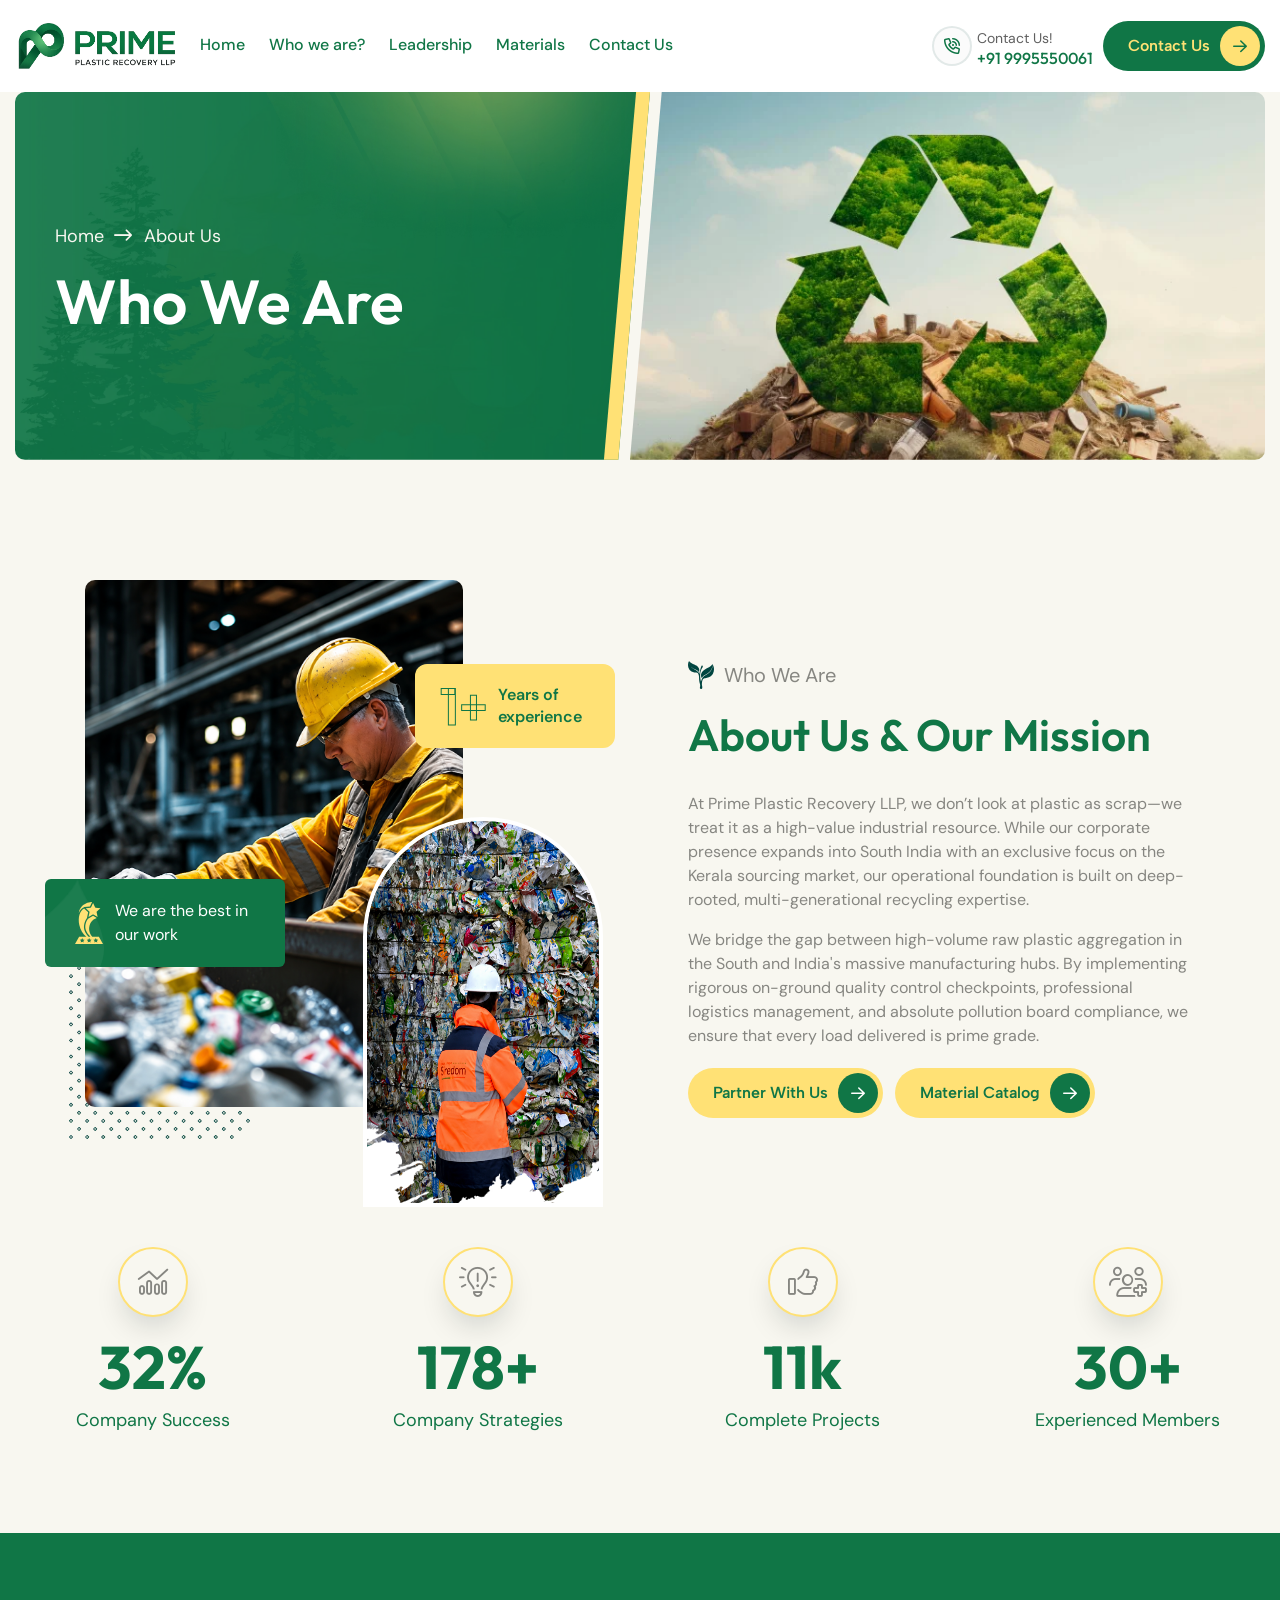
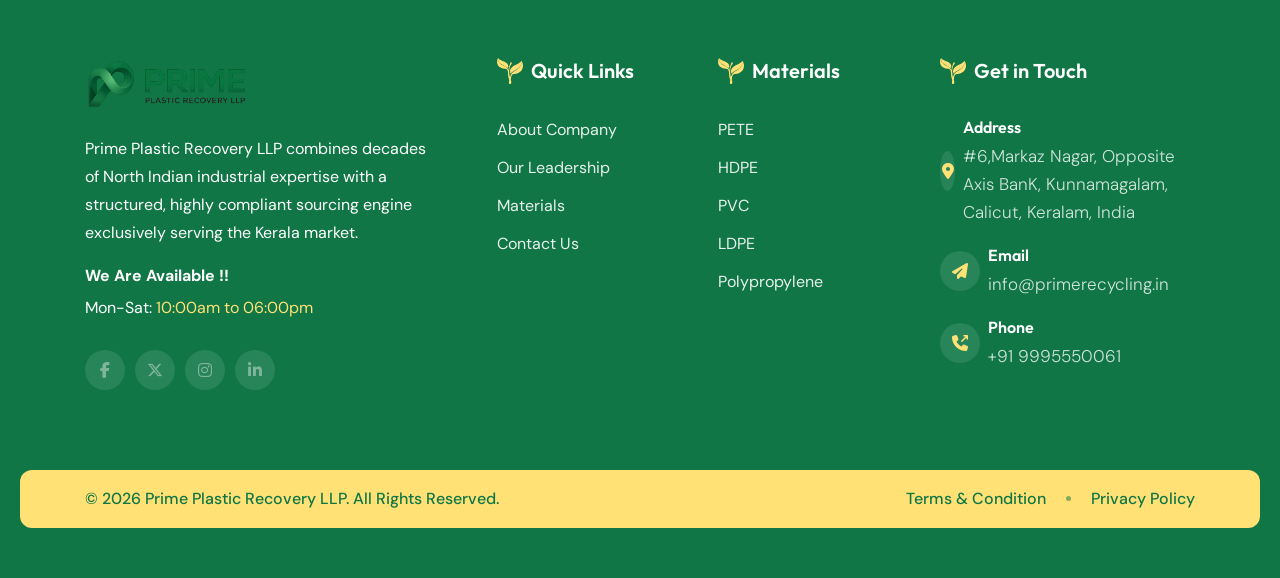
==== about.html @ 5f4ef7d2 "first commit" ====
<!DOCTYPE html>
<html lang="en">

<head>
	<!-- Required meta tags -->
	<meta charset="utf-8"/>
	<meta name="viewport" content="width=device-width, initial-scale=1, shrink-to-fit=no"/>

	<title>Prime Plastic Recovery LLP</title>

	<!-- Favicon -->
	<link rel="shortcut icon" type="image/x-icon" href="assets/img/logo/fev.png"/>

	<!-- Google fonts -->
	<link rel="preconnect" href="https://fonts.googleapis.com/"/>
	<link rel="preconnect" href="https://fonts.gstatic.com/" crossorigin/>
	<link href="https://fonts.googleapis.com/css2?family=Albert+Sans:ital,wght@0,100..900;1,100..900&amp;family=DM+Sans:ital,opsz,wght@0,9..40,100..1000;1,9..40,100..1000&amp;family=Outfit:wght@100..900&amp;display=swap" rel="stylesheet"/>

	<!-- Vendors Css -->
	<link rel="stylesheet" href="assets/vendor/animate/animate.min.css"/>
	<link rel="stylesheet" href="assets/vendor/fontawesome-pro/fontawesome.min.css"/>
	<link rel="stylesheet" href="assets/vendor/bootstrap/bootstrap.min.css"/>
	<link rel="stylesheet" href="assets/vendor/swiper/swiper-bundle.min.css"/>
	<link rel="stylesheet" href="assets/vendor/aos/aos.css"/>
	<link rel="stylesheet" href="assets/vendor/fancybox/fancybox.css"/>

	<!-- Main CSS -->
	<link rel="stylesheet" href="assets/css/spacing.css"/>
	<link rel="stylesheet" href="assets/css/main.css"/>
</head>


<!-- header-section start -->
<header class="header-section-3">
	<div class="header-bottom">
		<div class="container-fluid">
			<div class="row">
				<div class="col-xl-12">
					<div class="header-bottom-layout">
						<div class="header-left">
							<div class="logo-wrap">
								<a href='index.html'>
									<img src="assets/img/logo/logo.png" alt="logo"/>
								</a>
							</div>
							<nav class="main-menu d-none d-xl-block">
								<ul>
									<li><a href='index.html'>Home</a></li>
									<li><a href='about.html'>Who we are?</a></li>
									<li><a href='services.html'>Leadership</a></li>
									<li><a href='services.html'>Materials</a></li>
									<li><a href='contact.html'>Contact Us</a></li>
								</ul>
							</nav>
						</div>
						<div class="header-right">
							<div class="header-info d-none d-xl-flex">
								<div class="header-info-icon">
									<i class="fa-regular fa-phone-volume"></i>
								</div>
								<div class="header-info-content">
									<span>Contact Us!</span>
									<p><a href="tel:+919995550061">+91 9995550061</a></p>
								</div>
							</div>
							<div class="header-btn-wrap d-none d-xl-flex">
								<a class='e-primary-btn has-icon' href='contact.html'>
									Contact Us
									<span class="icon-wrap">
										<span class="icon"><i class="fa-regular fa-arrow-right"></i><i class="fa-regular fa-arrow-right"></i></span>
									</span>
								</a>
							</div>
							
							<div class="header-bar open-mobile-menu d-xl-none" data-toggle="menubar">
								<div class="bar bar-1"></div>
								<div class="bar bar-2"></div>
								<div class="bar bar-3"></div>
							</div>
						</div>
					</div>
				</div>
			</div>
		</div>
	</div>
</header>
<!-- header-section end -->

<!-- off-canvas-sidebar start -->
<div class="off-canvas-sidebar">
	<div class="off-canvas-sidebar-body">
		<div class="off-canvas-sidebar-close" data-close="sidebar">
			<i class="fa-regular fa-xmark"></i>
		</div>
		<div class="off-canvas-logo m-b-20">
			<a href='index.html'>
				<img src="assets/img/logo/logo.svg" alt="logo"/>
			</a>
		</div>
		<div class="off-canvas-text m-b-30">
			<p>
				Prime Plastic Recovery LLP
combines decades of North Indian industrial expertise with a structured, highly compliant sourcing engine exclusively serving the Kerala market.
			</p>
		</div>
		<div class="off-canvas-thumb m-b-40">
			<img src="assets/img/thumbs/thumb-3.webp" alt="thumb"/>
		</div>
		<div class="off-canvas-contact m-b-40">
			<a href="#" class="off-canvas-contact-item">
				<div class="icon">
					<i class="fa-solid fa-location-dot"></i>
				</div>
				<div class="text">
					<h6>Address</h6>
					<p>#6,Markaz Nagar, Opposite Axis BanK, Kunnamagalam, Calicut, Keralam, India</p>
				</div>
			</a>
			<a href="mailto:support@example.com" class="off-canvas-contact-item">
				<div class="icon">
					<i class="fa-solid fa-paper-plane"></i>
				</div>
				<div class="text">
					<h6>Email</h6>
					<p>info@primerecycling.in</p>
				</div>
			</a>
			<a href="tel:+70264566579" class="off-canvas-contact-item">
				<div class="icon">
					<i class="fa-solid fa-phone-arrow-up-right"></i>
				</div>
				<div class="text">
					<h6>Phone</h6>
					<p>+91 9995550061</p>
				</div>
			</a>
		</div>
		<div class="off-canvas-social-links">
			<a href="https://facebook.com/">
				<i class="fab fa-facebook-f"></i>
			</a>
			<a href="https://twitter.com/">
				<i class="fab fa-x-twitter"></i>
			</a>
			<a href="https://www.instagram.com/">
				<i class="fab fa-instagram"></i>
			</a>
			<a href="https://linkedin.com/">
				<i class="fab fa-linkedin-in"></i>
			</a>
		</div>
	</div>
	<div class="off-canvas-sidebar-overlay" data-close="sidebar"></div>
</div>
<!-- off-canvas-sidebar end -->

<!-- off-canvas-menubar start -->
<div class="off-canvas-menubar">
	<div class="off-canvas-menubar-body">
		<div class="off-canvas-head">
			<div class="off-canvas-logo">
				<a href='index.html'>
					<img src="assets/img/logo/logo.svg" alt="logo"/>
				</a>
			</div>
			<div class="off-canvas-menubar-close" data-close="menubar">
				<i class="fa-regular fa-xmark"></i>
			</div>
		</div>
		<div class="off-canvas-menu">
			<ul>
				<li><a href='index.html'>Home</a></li>
				<li><a href='about.html'>Who we are?</a></li>
				<li><a href='services.html'>Leadership</a></li>
				<li><a href='services.html'>Materials</a></li>
				<li><a href='contact.html'>Contact Us</a></li>
			</ul>
		</div>
	</div>
	<div class="off-canvas-menubar-overlay" data-close="menubar"></div>
</div>
<!-- off-canvas-menubar end -->

<main>
	<div style="background-color: #f8f7f0">
		<!-- breadcrumb-section start -->
		<section class="breadcrumb-section">
			<div class="container-fluid">
				<div class="row g-0">
					<div class="col-xl-6 col-lg-6">
						<div class="breadcrumb-content" style="
                    background-image: url(assets/img/bg/breadcrumb-bg.webp);
                  ">
							<div class="breadcrumb-nav" data-aos="fade-up" data-aos-duration="1000" data-aos-delay="200">
								<ul>
									<li><a href='index.html'>Home</a></li>
									<li><a href="#">About Us</a></li>
								</ul>
							</div>
							<div class="breadcrumb-title" data-aos="fade-up" data-aos-duration="1000" data-aos-delay="400">
								<h2>Who We Are</h2>
							</div>
							<div class="shape-1">
								<img src="assets/img/shapes/shape-1.webp" alt="shape"/>
							</div>
						</div>
					</div>
					<div class="col-xl-6 col-lg-6 d-none d-lg-block">
						<div class="breadcrumb-thumb">
							<img src="assets/img/thumbs/thumb-90.webp" alt="thumb"/>
						</div>
					</div>
				</div>
			</div>
		</section>
		<!-- breadcrumb-section end -->

		<!-- why-us-section start -->
		<!-- about-us-section start -->
	<section class="about-us-section m-t-120 m-t-md-100 m-t-xs-80">
		<div class="container">
			<div class="row align-items-center">
				<div class="col-xl-6">
					<div class="shape-wrapped-thumb-1" data-aos="fade-up" data-aos-duration="1000" data-aos-delay="200">
						<img src="assets/img/thumbs/abt-2.png" alt="thumb"/>
						<div class="experience-shape-2">
							<h3>
								<span class="purecounter" data-purecounter-duration="2" data-purecounter-end="2">0</span>+
							</h3>
							<p>Years of experience</p>
						</div>
						<div class="award-shape" style="background-image: url(assets/img/shapes/shape-18.webp)">
							<img src="assets/img/icons/icon-6.svg" alt="icon"/>
							<p>We are the best in our work</p>
						</div>
						<div class="box-shape">
							<img src="assets/img/shapes/shape-14.webp" alt="box-shape"/>
						</div>
						<div class="positioned-shape">
							<div class="shape-wrapped-thumb-2">
								<div class="video-thumb">
									<img src="assets/img/thumbs/abt-1.png" style="height: 390px !important; ;" alt="thumb"/>
								</div>
								<div class="vector-shape">
									<img src="assets/img/shapes/shape-19.webp" alt="vector-shape"/>
								</div>
							</div>
						</div>
					</div>
				</div>
				<div class="col-xl-6 ps-5 mb-5">
					<div class="why-us-content" data-aos="fade-up" data-aos-delay="400" data-aos-duration="1000">
						<div class="common-subtitle">
							<img alt="icon-2" src="assets/img/icons/icon-2.svg"> <span>Who We Are</span>
						</div>
						<div class="common-title text-start">
							<h2>About Us & Our Mission</h2>
						</div>
						<div class="text">
							<p>At Prime Plastic Recovery LLP, we don’t look at plastic as scrap—we treat it as a high-value industrial resource. While our corporate presence expands into South India with an exclusive focus on the Kerala sourcing market, our operational foundation is built on deep-rooted, multi-generational recycling expertise.</p>
							<p>We bridge the gap between high-volume raw plastic aggregation in the South and India's massive manufacturing hubs. By implementing rigorous on-ground quality control checkpoints, professional logistics management, and absolute pollution board compliance, we ensure that every load delivered is prime grade.</p>
						</div>
						
						<div class="annual-donation-wrap">
							<div class="blog-btn">
								<a class='e-primary-btn has-icon' href='.'>Partner With Us <span class="icon-wrap"><span class="icon"><i class="fa-regular fa-arrow-right"></i> <i class="fa-regular fa-arrow-right"></i></span></span></a> &nbsp;
								<a class='e-primary-btn has-icon' href='.'>Material Catalog <span class="icon-wrap"><span class="icon"><i class="fa-regular fa-arrow-right"></i> <i class="fa-regular fa-arrow-right"></i></span></span></a>
							</div>
							
						</div>
					</div>
				</div>
			</div>
		</div>
	</section>
	<!-- about-us-section end -->
				<!-- company-achievements start -->
				<div class="company-achievements p-b-100 p-b-xs-80" data-aos="fade-up" data-aos-duration="1000" data-aos-delay="200">
					<div class="achievement achievement-2">
						<i class="fa-light fa-chart-mixed"></i>
						<h2>
                            <span class="purecounter" data-purecounter-duration="2" data-purecounter-end="98">0</span>%
						</h2>
						<p>Company Success</p>
					</div>
					<div class="achievement achievement-2">
						<i class="fa-light fa-lightbulb-exclamation-on"></i>
						<h2>
                            <span class="purecounter" data-purecounter-duration="2" data-purecounter-end="565">0</span>+
						</h2>
						<p>Company Strategies</p>
					</div>
					<div class="achievement achievement-2">
						<i class="fa-light fa-thumbs-up"></i>
						<h2>
                            <span class="purecounter" data-purecounter-duration="2" data-purecounter-end="36">0</span>k
						</h2>
						<p>Complete Projects</p>
					</div>
					<div class="achievement achievement-2">
						<i class="fa-light fa-users-medical"></i>
						<h2>
                            <span class="purecounter" data-purecounter-duration="2" data-purecounter-end="100">0</span>+
						</h2>
						<p>Experienced Members</p>
					</div>
				</div>
				<!-- company-achievements end -->
			</div>
		</section>
		<!-- why-us-section end -->
	</div>


</main>


<!-- footer-section start -->
<footer class="footer-section footer-section-2 p-t-125 p-t-md-100 p-t-xs-80 p-b-50">
	<div class="container">
		<div class="row justify-content-between row-gap-md-5 row-gap-4 p-b-80">
			<div class="col-xl-4 col-lg-8 col-md-7">
				<div class="footer-widget">
					<div class="about-widget">
						<div class="footer-logo">
							<a href='index.html'>
								<img src="assets/img/logo/logo.png" alt="logo"/>
							</a>
						</div>
						<div class="text">
							<p>
								Prime Plastic Recovery LLP
								combines decades of North Indian industrial expertise with a structured, highly compliant sourcing engine exclusively serving the Kerala market.
							</p>
						</div>
						<div class="info">
							<p><b>We Are Available !!</b></p>
							<p>Mon-Sat: <span>10:00am to 06:00pm</span></p>
						</div>
						<div class="social-links">
							<a href="https://facebook.com/">
								<i class="fab fa-facebook-f"></i>
							</a>
							<a href="https://twitter.com/">
								<i class="fab fa-x-twitter"></i>
							</a>
							<a href="https://www.instagram.com/">
								<i class="fab fa-instagram"></i>
							</a>
							<a href="https://linkedin.com/">
								<i class="fab fa-linkedin-in"></i>
							</a>
						</div>
					</div>
				</div>
			</div>
			<div class="col-xl-2 col-lg-4 col-md-5">
				<div class="footer-widget">
					<h3 class="w-title">
						<span><img src="assets/img/icons/icon-1.svg" alt="icon"/></span>
						Quick Links
					</h3>
					<ul>
						<li><a href=''>About Company</a></li>
						<li><a href=''>Our Leadership</a></li>
						<li><a href=''>Materials</a></li>
						<li><a href=''>Contact Us</a></li>
					</ul>
				</div>
			</div>
			<div class="col-xl-2 col-lg-4 col-md-5">
				<div class="footer-widget">
					<h3 class="w-title">
						<span><img src="assets/img/icons/icon-1.svg" alt="icon"/></span>
						Materials
					</h3>
					<ul>
						<li><a href=''>PETE</a></li>
						<li><a href=''>HDPE</a></li>
						<li><a href=''>PVC</a></li>
						<li><a href=''>LDPE</a></li>
						<li><a href=''>Polypropylene</a></li>
					</ul>
				</div>
			</div>
			<div class="col-xl-3 col-lg-4 col-md-5">
				<div class="footer-widget">
					<h3 class="w-title">
						<span><img src="assets/img/icons/icon-1.svg" alt="icon"/></span>
						Get in Touch
					</h3>
					<div class="get-in-touch">
						<a href="#" class="footer-address">
							<div class="icon">
								<i class="fa-solid fa-location-dot"></i>
							</div>
							<div class="text">
								<h6>Address</h6>
								<p>#6,Markaz Nagar, Opposite Axis BanK, Kunnamagalam, Calicut, Keralam, India</p>
							</div>
						</a>
						<a href="mailto:support@example.com" class="email">
							<div class="icon">
								<i class="fa-solid fa-paper-plane"></i>
							</div>
							<div class="text">
								<h6>Email</h6>
								<p>info@primerecycling.in</p>
							</div>
						</a>
						<a href="tel:+70264566579" class="phone">
							<div class="icon">
								<i class="fa-solid fa-phone-arrow-up-right"></i>
							</div>
							<div class="text">
								<h6>Phone</h6>
								<p>+91 9995550061</p>
							</div>
						</a>
					</div>
				</div>
			</div>
		</div>
	</div>
	<div class="footer-bottom">
		<div class="row">
			<div class="col-xl-12">
				<div class="container">
					<div class="footer-bottom-layout">
						<div class="footer-copyright">
							© 2026 Prime Plastic Recovery LLP. All Rights Reserved.
						</div>
						<div class="footer-bottom-menu">
							<ul>
								<li><a href='contact.html'>Terms & Condition</a></li>
								<li><a href='contact.html'>Privacy Policy</a></li>
							</ul>
						</div>
					</div>
				</div>
			</div>
		</div>
	</div>
</footer>
<!-- footer-section end -->

<!-- Vendors Js -->
<script src="assets/vendor/jquery/jquery.min.js"></script>
<script src="assets/vendor/popper/popper.min.js"></script>
<script src="assets/vendor/bootstrap/bootstrap.min.js"></script>
<script src="assets/vendor/swiper/swiper-bundle.min.js"></script>
<script src="assets/vendor/aos/aos.js"></script>
<script src="assets/vendor/fancybox/fancybox.umd.js"></script>
<script src="assets/vendor/counter/purecounter.js"></script>

<!-- Main Js -->
<script src="assets/js/script.js"></script>
</body>

<!-- Mirrored from econest-html.netlify.app/econest/about by HTTrack Website Copier/3.x [XR&CO'2014], Sat, 18 Jul 2026 17:31:31 GMT -->
</html>
---- assets/css/spacing.css ----
.m-t-0{margin-top:0px}.m-b-0{margin-bottom:0px}.m-l-0{margin-left:0px}.m-r-0{margin-right:0px}.m-t-5{margin-top:5px}.m-b-5{margin-bottom:5px}.m-l-5{margin-left:5px}.m-r-5{margin-right:5px}.m-t-10{margin-top:10px}.m-b-10{margin-bottom:10px}.m-l-10{margin-left:10px}.m-r-10{margin-right:10px}.m-t-15{margin-top:15px}.m-b-15{margin-bottom:15px}.m-l-15{margin-left:15px}.m-r-15{margin-right:15px}.m-t-20{margin-top:20px}.m-b-20{margin-bottom:20px}.m-l-20{margin-left:20px}.m-r-20{margin-right:20px}.m-t-25{margin-top:25px}.m-b-25{margin-bottom:25px}.m-l-25{margin-left:25px}.m-r-25{margin-right:25px}.m-t-30{margin-top:30px}.m-b-30{margin-bottom:30px}.m-l-30{margin-left:30px}.m-r-30{margin-right:30px}.m-t-35{margin-top:35px}.m-b-35{margin-bottom:35px}.m-l-35{margin-left:35px}.m-r-35{margin-right:35px}.m-t-40{margin-top:40px}.m-b-40{margin-bottom:40px}.m-l-40{margin-left:40px}.m-r-40{margin-right:40px}.m-t-45{margin-top:45px}.m-b-45{margin-bottom:45px}.m-l-45{margin-left:45px}.m-r-45{margin-right:45px}.m-t-50{margin-top:50px}.m-b-50{margin-bottom:50px}.m-l-50{margin-left:50px}.m-r-50{margin-right:50px}.m-t-55{margin-top:55px}.m-b-55{margin-bottom:55px}.m-l-55{margin-left:55px}.m-r-55{margin-right:55px}.m-t-60{margin-top:60px}.m-b-60{margin-bottom:60px}.m-l-60{margin-left:60px}.m-r-60{margin-right:60px}.m-t-65{margin-top:65px}.m-b-65{margin-bottom:65px}.m-l-65{margin-left:65px}.m-r-65{margin-right:65px}.m-t-70{margin-top:70px}.m-b-70{margin-bottom:70px}.m-l-70{margin-left:70px}.m-r-70{margin-right:70px}.m-t-75{margin-top:75px}.m-b-75{margin-bottom:75px}.m-l-75{margin-left:75px}.m-r-75{margin-right:75px}.m-t-80{margin-top:80px}.m-b-80{margin-bottom:80px}.m-l-80{margin-left:80px}.m-r-80{margin-right:80px}.m-t-85{margin-top:85px}.m-b-85{margin-bottom:85px}.m-l-85{margin-left:85px}.m-r-85{margin-right:85px}.m-t-90{margin-top:90px}.m-b-90{margin-bottom:90px}.m-l-90{margin-left:90px}.m-r-90{margin-right:90px}.m-t-95{margin-top:95px}.m-b-95{margin-bottom:95px}.m-l-95{margin-left:95px}.m-r-95{margin-right:95px}.m-t-100{margin-top:100px}.m-b-100{margin-bottom:100px}.m-l-100{margin-left:100px}.m-r-100{margin-right:100px}.m-t-105{margin-top:105px}.m-b-105{margin-bottom:105px}.m-l-105{margin-left:105px}.m-r-105{margin-right:105px}.m-t-110{margin-top:110px}.m-b-110{margin-bottom:110px}.m-l-110{margin-left:110px}.m-r-110{margin-right:110px}.m-t-115{margin-top:115px}.m-b-115{margin-bottom:115px}.m-l-115{margin-left:115px}.m-r-115{margin-right:115px}.m-t-120{margin-top:120px}.m-b-120{margin-bottom:120px}.m-l-120{margin-left:120px}.m-r-120{margin-right:120px}.m-t-125{margin-top:125px}.m-b-125{margin-bottom:125px}.m-l-125{margin-left:125px}.m-r-125{margin-right:125px}.m-t-130{margin-top:130px}.m-b-130{margin-bottom:130px}.m-l-130{margin-left:130px}.m-r-130{margin-right:130px}.m-t-135{margin-top:135px}.m-b-135{margin-bottom:135px}.m-l-135{margin-left:135px}.m-r-135{margin-right:135px}.m-t-140{margin-top:140px}.m-b-140{margin-bottom:140px}.m-l-140{margin-left:140px}.m-r-140{margin-right:140px}.m-t-145{margin-top:145px}.m-b-145{margin-bottom:145px}.m-l-145{margin-left:145px}.m-r-145{margin-right:145px}.m-t-150{margin-top:150px}.m-b-150{margin-bottom:150px}.m-l-150{margin-left:150px}.m-r-150{margin-right:150px}.m-t-155{margin-top:155px}.m-b-155{margin-bottom:155px}.m-l-155{margin-left:155px}.m-r-155{margin-right:155px}.m-t-160{margin-top:160px}.m-b-160{margin-bottom:160px}.m-l-160{margin-left:160px}.m-r-160{margin-right:160px}.m-t-165{margin-top:165px}.m-b-165{margin-bottom:165px}.m-l-165{margin-left:165px}.m-r-165{margin-right:165px}.m-t-170{margin-top:170px}.m-b-170{margin-bottom:170px}.m-l-170{margin-left:170px}.m-r-170{margin-right:170px}.m-t-175{margin-top:175px}.m-b-175{margin-bottom:175px}.m-l-175{margin-left:175px}.m-r-175{margin-right:175px}.m-t-180{margin-top:180px}.m-b-180{margin-bottom:180px}.m-l-180{margin-left:180px}.m-r-180{margin-right:180px}.m-t-185{margin-top:185px}.m-b-185{margin-bottom:185px}.m-l-185{margin-left:185px}.m-r-185{margin-right:185px}.m-t-190{margin-top:190px}.m-b-190{margin-bottom:190px}.m-l-190{margin-left:190px}.m-r-190{margin-right:190px}.m-t-195{margin-top:195px}.m-b-195{margin-bottom:195px}.m-l-195{margin-left:195px}.m-r-195{margin-right:195px}.m-t-200{margin-top:200px}.m-b-200{margin-bottom:200px}.m-l-200{margin-left:200px}.m-r-200{margin-right:200px}.m-t-205{margin-top:205px}.m-b-205{margin-bottom:205px}.m-l-205{margin-left:205px}.m-r-205{margin-right:205px}.m-t-210{margin-top:210px}.m-b-210{margin-bottom:210px}.m-l-210{margin-left:210px}.m-r-210{margin-right:210px}.m-t-215{margin-top:215px}.m-b-215{margin-bottom:215px}.m-l-215{margin-left:215px}.m-r-215{margin-right:215px}.m-t-220{margin-top:220px}.m-b-220{margin-bottom:220px}.m-l-220{margin-left:220px}.m-r-220{margin-right:220px}.m-t-225{margin-top:225px}.m-b-225{margin-bottom:225px}.m-l-225{margin-left:225px}.m-r-225{margin-right:225px}.m-t-230{margin-top:230px}.m-b-230{margin-bottom:230px}.m-l-230{margin-left:230px}.m-r-230{margin-right:230px}.m-t-235{margin-top:235px}.m-b-235{margin-bottom:235px}.m-l-235{margin-left:235px}.m-r-235{margin-right:235px}.m-t-240{margin-top:240px}.m-b-240{margin-bottom:240px}.m-l-240{margin-left:240px}.m-r-240{margin-right:240px}.m-t-245{margin-top:245px}.m-b-245{margin-bottom:245px}.m-l-245{margin-left:245px}.m-r-245{margin-right:245px}.m-t-250{margin-top:250px}.m-b-250{margin-bottom:250px}.m-l-250{margin-left:250px}.m-r-250{margin-right:250px}.m-t-255{margin-top:255px}.m-b-255{margin-bottom:255px}.m-l-255{margin-left:255px}.m-r-255{margin-right:255px}.m-t-260{margin-top:260px}.m-b-260{margin-bottom:260px}.m-l-260{margin-left:260px}.m-r-260{margin-right:260px}.m-t-265{margin-top:265px}.m-b-265{margin-bottom:265px}.m-l-265{margin-left:265px}.m-r-265{margin-right:265px}.m-t-270{margin-top:270px}.m-b-270{margin-bottom:270px}.m-l-270{margin-left:270px}.m-r-270{margin-right:270px}.m-t-275{margin-top:275px}.m-b-275{margin-bottom:275px}.m-l-275{margin-left:275px}.m-r-275{margin-right:275px}.m-t-280{margin-top:280px}.m-b-280{margin-bottom:280px}.m-l-280{margin-left:280px}.m-r-280{margin-right:280px}.m-t-285{margin-top:285px}.m-b-285{margin-bottom:285px}.m-l-285{margin-left:285px}.m-r-285{margin-right:285px}.m-t-290{margin-top:290px}.m-b-290{margin-bottom:290px}.m-l-290{margin-left:290px}.m-r-290{margin-right:290px}.m-t-295{margin-top:295px}.m-b-295{margin-bottom:295px}.m-l-295{margin-left:295px}.m-r-295{margin-right:295px}.m-t-300{margin-top:300px}.m-b-300{margin-bottom:300px}.m-l-300{margin-left:300px}.m-r-300{margin-right:300px}@media(min-width: 1400px)and (max-width: 1700px){.m-t-xxl-0{margin-top:0px}.m-b-xxl-0{margin-bottom:0px}.m-l-xxl-0{margin-left:0px}.m-r-xxl-0{margin-right:0px}.m-t-xxl-5{margin-top:5px}.m-b-xxl-5{margin-bottom:5px}.m-l-xxl-5{margin-left:5px}.m-r-xxl-5{margin-right:5px}.m-t-xxl-10{margin-top:10px}.m-b-xxl-10{margin-bottom:10px}.m-l-xxl-10{margin-left:10px}.m-r-xxl-10{margin-right:10px}.m-t-xxl-15{margin-top:15px}.m-b-xxl-15{margin-bottom:15px}.m-l-xxl-15{margin-left:15px}.m-r-xxl-15{margin-right:15px}.m-t-xxl-20{margin-top:20px}.m-b-xxl-20{margin-bottom:20px}.m-l-xxl-20{margin-left:20px}.m-r-xxl-20{margin-right:20px}.m-t-xxl-25{margin-top:25px}.m-b-xxl-25{margin-bottom:25px}.m-l-xxl-25{margin-left:25px}.m-r-xxl-25{margin-right:25px}.m-t-xxl-30{margin-top:30px}.m-b-xxl-30{margin-bottom:30px}.m-l-xxl-30{margin-left:30px}.m-r-xxl-30{margin-right:30px}.m-t-xxl-35{margin-top:35px}.m-b-xxl-35{margin-bottom:35px}.m-l-xxl-35{margin-left:35px}.m-r-xxl-35{margin-right:35px}.m-t-xxl-40{margin-top:40px}.m-b-xxl-40{margin-bottom:40px}.m-l-xxl-40{margin-left:40px}.m-r-xxl-40{margin-right:40px}.m-t-xxl-45{margin-top:45px}.m-b-xxl-45{margin-bottom:45px}.m-l-xxl-45{margin-left:45px}.m-r-xxl-45{margin-right:45px}.m-t-xxl-50{margin-top:50px}.m-b-xxl-50{margin-bottom:50px}.m-l-xxl-50{margin-left:50px}.m-r-xxl-50{margin-right:50px}.m-t-xxl-55{margin-top:55px}.m-b-xxl-55{margin-bottom:55px}.m-l-xxl-55{margin-left:55px}.m-r-xxl-55{margin-right:55px}.m-t-xxl-60{margin-top:60px}.m-b-xxl-60{margin-bottom:60px}.m-l-xxl-60{margin-left:60px}.m-r-xxl-60{margin-right:60px}.m-t-xxl-65{margin-top:65px}.m-b-xxl-65{margin-bottom:65px}.m-l-xxl-65{margin-left:65px}.m-r-xxl-65{margin-right:65px}.m-t-xxl-70{margin-top:70px}.m-b-xxl-70{margin-bottom:70px}.m-l-xxl-70{margin-left:70px}.m-r-xxl-70{margin-right:70px}.m-t-xxl-75{margin-top:75px}.m-b-xxl-75{margin-bottom:75px}.m-l-xxl-75{margin-left:75px}.m-r-xxl-75{margin-right:75px}.m-t-xxl-80{margin-top:80px}.m-b-xxl-80{margin-bottom:80px}.m-l-xxl-80{margin-left:80px}.m-r-xxl-80{margin-right:80px}.m-t-xxl-85{margin-top:85px}.m-b-xxl-85{margin-bottom:85px}.m-l-xxl-85{margin-left:85px}.m-r-xxl-85{margin-right:85px}.m-t-xxl-90{margin-top:90px}.m-b-xxl-90{margin-bottom:90px}.m-l-xxl-90{margin-left:90px}.m-r-xxl-90{margin-right:90px}.m-t-xxl-95{margin-top:95px}.m-b-xxl-95{margin-bottom:95px}.m-l-xxl-95{margin-left:95px}.m-r-xxl-95{margin-right:95px}.m-t-xxl-100{margin-top:100px}.m-b-xxl-100{margin-bottom:100px}.m-l-xxl-100{margin-left:100px}.m-r-xxl-100{margin-right:100px}.m-t-xxl-105{margin-top:105px}.m-b-xxl-105{margin-bottom:105px}.m-l-xxl-105{margin-left:105px}.m-r-xxl-105{margin-right:105px}.m-t-xxl-110{margin-top:110px}.m-b-xxl-110{margin-bottom:110px}.m-l-xxl-110{margin-left:110px}.m-r-xxl-110{margin-right:110px}.m-t-xxl-115{margin-top:115px}.m-b-xxl-115{margin-bottom:115px}.m-l-xxl-115{margin-left:115px}.m-r-xxl-115{margin-right:115px}.m-t-xxl-120{margin-top:120px}.m-b-xxl-120{margin-bottom:120px}.m-l-xxl-120{margin-left:120px}.m-r-xxl-120{margin-right:120px}.m-t-xxl-125{margin-top:125px}.m-b-xxl-125{margin-bottom:125px}.m-l-xxl-125{margin-left:125px}.m-r-xxl-125{margin-right:125px}.m-t-xxl-130{margin-top:130px}.m-b-xxl-130{margin-bottom:130px}.m-l-xxl-130{margin-left:130px}.m-r-xxl-130{margin-right:130px}.m-t-xxl-135{margin-top:135px}.m-b-xxl-135{margin-bottom:135px}.m-l-xxl-135{margin-left:135px}.m-r-xxl-135{margin-right:135px}.m-t-xxl-140{margin-top:140px}.m-b-xxl-140{margin-bottom:140px}.m-l-xxl-140{margin-left:140px}.m-r-xxl-140{margin-right:140px}.m-t-xxl-145{margin-top:145px}.m-b-xxl-145{margin-bottom:145px}.m-l-xxl-145{margin-left:145px}.m-r-xxl-145{margin-right:145px}.m-t-xxl-150{margin-top:150px}.m-b-xxl-150{margin-bottom:150px}.m-l-xxl-150{margin-left:150px}.m-r-xxl-150{margin-right:150px}.m-t-xxl-155{margin-top:155px}.m-b-xxl-155{margin-bottom:155px}.m-l-xxl-155{margin-left:155px}.m-r-xxl-155{margin-right:155px}.m-t-xxl-160{margin-top:160px}.m-b-xxl-160{margin-bottom:160px}.m-l-xxl-160{margin-left:160px}.m-r-xxl-160{margin-right:160px}.m-t-xxl-165{margin-top:165px}.m-b-xxl-165{margin-bottom:165px}.m-l-xxl-165{margin-left:165px}.m-r-xxl-165{margin-right:165px}.m-t-xxl-170{margin-top:170px}.m-b-xxl-170{margin-bottom:170px}.m-l-xxl-170{margin-left:170px}.m-r-xxl-170{margin-right:170px}.m-t-xxl-175{margin-top:175px}.m-b-xxl-175{margin-bottom:175px}.m-l-xxl-175{margin-left:175px}.m-r-xxl-175{margin-right:175px}.m-t-xxl-180{margin-top:180px}.m-b-xxl-180{margin-bottom:180px}.m-l-xxl-180{margin-left:180px}.m-r-xxl-180{margin-right:180px}.m-t-xxl-185{margin-top:185px}.m-b-xxl-185{margin-bottom:185px}.m-l-xxl-185{margin-left:185px}.m-r-xxl-185{margin-right:185px}.m-t-xxl-190{margin-top:190px}.m-b-xxl-190{margin-bottom:190px}.m-l-xxl-190{margin-left:190px}.m-r-xxl-190{margin-right:190px}.m-t-xxl-195{margin-top:195px}.m-b-xxl-195{margin-bottom:195px}.m-l-xxl-195{margin-left:195px}.m-r-xxl-195{margin-right:195px}.m-t-xxl-200{margin-top:200px}.m-b-xxl-200{margin-bottom:200px}.m-l-xxl-200{margin-left:200px}.m-r-xxl-200{margin-right:200px}.m-t-xxl-205{margin-top:205px}.m-b-xxl-205{margin-bottom:205px}.m-l-xxl-205{margin-left:205px}.m-r-xxl-205{margin-right:205px}.m-t-xxl-210{margin-top:210px}.m-b-xxl-210{margin-bottom:210px}.m-l-xxl-210{margin-left:210px}.m-r-xxl-210{margin-right:210px}.m-t-xxl-215{margin-top:215px}.m-b-xxl-215{margin-bottom:215px}.m-l-xxl-215{margin-left:215px}.m-r-xxl-215{margin-right:215px}.m-t-xxl-220{margin-top:220px}.m-b-xxl-220{margin-bottom:220px}.m-l-xxl-220{margin-left:220px}.m-r-xxl-220{margin-right:220px}.m-t-xxl-225{margin-top:225px}.m-b-xxl-225{margin-bottom:225px}.m-l-xxl-225{margin-left:225px}.m-r-xxl-225{margin-right:225px}.m-t-xxl-230{margin-top:230px}.m-b-xxl-230{margin-bottom:230px}.m-l-xxl-230{margin-left:230px}.m-r-xxl-230{margin-right:230px}.m-t-xxl-235{margin-top:235px}.m-b-xxl-235{margin-bottom:235px}.m-l-xxl-235{margin-left:235px}.m-r-xxl-235{margin-right:235px}.m-t-xxl-240{margin-top:240px}.m-b-xxl-240{margin-bottom:240px}.m-l-xxl-240{margin-left:240px}.m-r-xxl-240{margin-right:240px}.m-t-xxl-245{margin-top:245px}.m-b-xxl-245{margin-bottom:245px}.m-l-xxl-245{margin-left:245px}.m-r-xxl-245{margin-right:245px}.m-t-xxl-250{margin-top:250px}.m-b-xxl-250{margin-bottom:250px}.m-l-xxl-250{margin-left:250px}.m-r-xxl-250{margin-right:250px}.m-t-xxl-255{margin-top:255px}.m-b-xxl-255{margin-bottom:255px}.m-l-xxl-255{margin-left:255px}.m-r-xxl-255{margin-right:255px}.m-t-xxl-260{margin-top:260px}.m-b-xxl-260{margin-bottom:260px}.m-l-xxl-260{margin-left:260px}.m-r-xxl-260{margin-right:260px}.m-t-xxl-265{margin-top:265px}.m-b-xxl-265{margin-bottom:265px}.m-l-xxl-265{margin-left:265px}.m-r-xxl-265{margin-right:265px}.m-t-xxl-270{margin-top:270px}.m-b-xxl-270{margin-bottom:270px}.m-l-xxl-270{margin-left:270px}.m-r-xxl-270{margin-right:270px}.m-t-xxl-275{margin-top:275px}.m-b-xxl-275{margin-bottom:275px}.m-l-xxl-275{margin-left:275px}.m-r-xxl-275{margin-right:275px}.m-t-xxl-280{margin-top:280px}.m-b-xxl-280{margin-bottom:280px}.m-l-xxl-280{margin-left:280px}.m-r-xxl-280{margin-right:280px}.m-t-xxl-285{margin-top:285px}.m-b-xxl-285{margin-bottom:285px}.m-l-xxl-285{margin-left:285px}.m-r-xxl-285{margin-right:285px}.m-t-xxl-290{margin-top:290px}.m-b-xxl-290{margin-bottom:290px}.m-l-xxl-290{margin-left:290px}.m-r-xxl-290{margin-right:290px}.m-t-xxl-295{margin-top:295px}.m-b-xxl-295{margin-bottom:295px}.m-l-xxl-295{margin-left:295px}.m-r-xxl-295{margin-right:295px}.m-t-xxl-300{margin-top:300px}.m-b-xxl-300{margin-bottom:300px}.m-l-xxl-300{margin-left:300px}.m-r-xxl-300{margin-right:300px}}@media(min-width: 1200px)and (max-width: 1399px){.m-t-xl-0{margin-top:0px}.m-b-xl-0{margin-bottom:0px}.m-l-xl-0{margin-left:0px}.m-r-xl-0{margin-right:0px}.m-t-xl-5{margin-top:5px}.m-b-xl-5{margin-bottom:5px}.m-l-xl-5{margin-left:5px}.m-r-xl-5{margin-right:5px}.m-t-xl-10{margin-top:10px}.m-b-xl-10{margin-bottom:10px}.m-l-xl-10{margin-left:10px}.m-r-xl-10{margin-right:10px}.m-t-xl-15{margin-top:15px}.m-b-xl-15{margin-bottom:15px}.m-l-xl-15{margin-left:15px}.m-r-xl-15{margin-right:15px}.m-t-xl-20{margin-top:20px}.m-b-xl-20{margin-bottom:20px}.m-l-xl-20{margin-left:20px}.m-r-xl-20{margin-right:20px}.m-t-xl-25{margin-top:25px}.m-b-xl-25{margin-bottom:25px}.m-l-xl-25{margin-left:25px}.m-r-xl-25{margin-right:25px}.m-t-xl-30{margin-top:30px}.m-b-xl-30{margin-bottom:30px}.m-l-xl-30{margin-left:30px}.m-r-xl-30{margin-right:30px}.m-t-xl-35{margin-top:35px}.m-b-xl-35{margin-bottom:35px}.m-l-xl-35{margin-left:35px}.m-r-xl-35{margin-right:35px}.m-t-xl-40{margin-top:40px}.m-b-xl-40{margin-bottom:40px}.m-l-xl-40{margin-left:40px}.m-r-xl-40{margin-right:40px}.m-t-xl-45{margin-top:45px}.m-b-xl-45{margin-bottom:45px}.m-l-xl-45{margin-left:45px}.m-r-xl-45{margin-right:45px}.m-t-xl-50{margin-top:50px}.m-b-xl-50{margin-bottom:50px}.m-l-xl-50{margin-left:50px}.m-r-xl-50{margin-right:50px}.m-t-xl-55{margin-top:55px}.m-b-xl-55{margin-bottom:55px}.m-l-xl-55{margin-left:55px}.m-r-xl-55{margin-right:55px}.m-t-xl-60{margin-top:60px}.m-b-xl-60{margin-bottom:60px}.m-l-xl-60{margin-left:60px}.m-r-xl-60{margin-right:60px}.m-t-xl-65{margin-top:65px}.m-b-xl-65{margin-bottom:65px}.m-l-xl-65{margin-left:65px}.m-r-xl-65{margin-right:65px}.m-t-xl-70{margin-top:70px}.m-b-xl-70{margin-bottom:70px}.m-l-xl-70{margin-left:70px}.m-r-xl-70{margin-right:70px}.m-t-xl-75{margin-top:75px}.m-b-xl-75{margin-bottom:75px}.m-l-xl-75{margin-left:75px}.m-r-xl-75{margin-right:75px}.m-t-xl-80{margin-top:80px}.m-b-xl-80{margin-bottom:80px}.m-l-xl-80{margin-left:80px}.m-r-xl-80{margin-right:80px}.m-t-xl-85{margin-top:85px}.m-b-xl-85{margin-bottom:85px}.m-l-xl-85{margin-left:85px}.m-r-xl-85{margin-right:85px}.m-t-xl-90{margin-top:90px}.m-b-xl-90{margin-bottom:90px}.m-l-xl-90{margin-left:90px}.m-r-xl-90{margin-right:90px}.m-t-xl-95{margin-top:95px}.m-b-xl-95{margin-bottom:95px}.m-l-xl-95{margin-left:95px}.m-r-xl-95{margin-right:95px}.m-t-xl-100{margin-top:100px}.m-b-xl-100{margin-bottom:100px}.m-l-xl-100{margin-left:100px}.m-r-xl-100{margin-right:100px}.m-t-xl-105{margin-top:105px}.m-b-xl-105{margin-bottom:105px}.m-l-xl-105{margin-left:105px}.m-r-xl-105{margin-right:105px}.m-t-xl-110{margin-top:110px}.m-b-xl-110{margin-bottom:110px}.m-l-xl-110{margin-left:110px}.m-r-xl-110{margin-right:110px}.m-t-xl-115{margin-top:115px}.m-b-xl-115{margin-bottom:115px}.m-l-xl-115{margin-left:115px}.m-r-xl-115{margin-right:115px}.m-t-xl-120{margin-top:120px}.m-b-xl-120{margin-bottom:120px}.m-l-xl-120{margin-left:120px}.m-r-xl-120{margin-right:120px}.m-t-xl-125{margin-top:125px}.m-b-xl-125{margin-bottom:125px}.m-l-xl-125{margin-left:125px}.m-r-xl-125{margin-right:125px}.m-t-xl-130{margin-top:130px}.m-b-xl-130{margin-bottom:130px}.m-l-xl-130{margin-left:130px}.m-r-xl-130{margin-right:130px}.m-t-xl-135{margin-top:135px}.m-b-xl-135{margin-bottom:135px}.m-l-xl-135{margin-left:135px}.m-r-xl-135{margin-right:135px}.m-t-xl-140{margin-top:140px}.m-b-xl-140{margin-bottom:140px}.m-l-xl-140{margin-left:140px}.m-r-xl-140{margin-right:140px}.m-t-xl-145{margin-top:145px}.m-b-xl-145{margin-bottom:145px}.m-l-xl-145{margin-left:145px}.m-r-xl-145{margin-right:145px}.m-t-xl-150{margin-top:150px}.m-b-xl-150{margin-bottom:150px}.m-l-xl-150{margin-left:150px}.m-r-xl-150{margin-right:150px}.m-t-xl-155{margin-top:155px}.m-b-xl-155{margin-bottom:155px}.m-l-xl-155{margin-left:155px}.m-r-xl-155{margin-right:155px}.m-t-xl-160{margin-top:160px}.m-b-xl-160{margin-bottom:160px}.m-l-xl-160{margin-left:160px}.m-r-xl-160{margin-right:160px}.m-t-xl-165{margin-top:165px}.m-b-xl-165{margin-bottom:165px}.m-l-xl-165{margin-left:165px}.m-r-xl-165{margin-right:165px}.m-t-xl-170{margin-top:170px}.m-b-xl-170{margin-bottom:170px}.m-l-xl-170{margin-left:170px}.m-r-xl-170{margin-right:170px}.m-t-xl-175{margin-top:175px}.m-b-xl-175{margin-bottom:175px}.m-l-xl-175{margin-left:175px}.m-r-xl-175{margin-right:175px}.m-t-xl-180{margin-top:180px}.m-b-xl-180{margin-bottom:180px}.m-l-xl-180{margin-left:180px}.m-r-xl-180{margin-right:180px}.m-t-xl-185{margin-top:185px}.m-b-xl-185{margin-bottom:185px}.m-l-xl-185{margin-left:185px}.m-r-xl-185{margin-right:185px}.m-t-xl-190{margin-top:190px}.m-b-xl-190{margin-bottom:190px}.m-l-xl-190{margin-left:190px}.m-r-xl-190{margin-right:190px}.m-t-xl-195{margin-top:195px}.m-b-xl-195{margin-bottom:195px}.m-l-xl-195{margin-left:195px}.m-r-xl-195{margin-right:195px}.m-t-xl-200{margin-top:200px}.m-b-xl-200{margin-bottom:200px}.m-l-xl-200{margin-left:200px}.m-r-xl-200{margin-right:200px}.m-t-xl-205{margin-top:205px}.m-b-xl-205{margin-bottom:205px}.m-l-xl-205{margin-left:205px}.m-r-xl-205{margin-right:205px}.m-t-xl-210{margin-top:210px}.m-b-xl-210{margin-bottom:210px}.m-l-xl-210{margin-left:210px}.m-r-xl-210{margin-right:210px}.m-t-xl-215{margin-top:215px}.m-b-xl-215{margin-bottom:215px}.m-l-xl-215{margin-left:215px}.m-r-xl-215{margin-right:215px}.m-t-xl-220{margin-top:220px}.m-b-xl-220{margin-bottom:220px}.m-l-xl-220{margin-left:220px}.m-r-xl-220{margin-right:220px}.m-t-xl-225{margin-top:225px}.m-b-xl-225{margin-bottom:225px}.m-l-xl-225{margin-left:225px}.m-r-xl-225{margin-right:225px}.m-t-xl-230{margin-top:230px}.m-b-xl-230{margin-bottom:230px}.m-l-xl-230{margin-left:230px}.m-r-xl-230{margin-right:230px}.m-t-xl-235{margin-top:235px}.m-b-xl-235{margin-bottom:235px}.m-l-xl-235{margin-left:235px}.m-r-xl-235{margin-right:235px}.m-t-xl-240{margin-top:240px}.m-b-xl-240{margin-bottom:240px}.m-l-xl-240{margin-left:240px}.m-r-xl-240{margin-right:240px}.m-t-xl-245{margin-top:245px}.m-b-xl-245{margin-bottom:245px}.m-l-xl-245{margin-left:245px}.m-r-xl-245{margin-right:245px}.m-t-xl-250{margin-top:250px}.m-b-xl-250{margin-bottom:250px}.m-l-xl-250{margin-left:250px}.m-r-xl-250{margin-right:250px}.m-t-xl-255{margin-top:255px}.m-b-xl-255{margin-bottom:255px}.m-l-xl-255{margin-left:255px}.m-r-xl-255{margin-right:255px}.m-t-xl-260{margin-top:260px}.m-b-xl-260{margin-bottom:260px}.m-l-xl-260{margin-left:260px}.m-r-xl-260{margin-right:260px}.m-t-xl-265{margin-top:265px}.m-b-xl-265{margin-bottom:265px}.m-l-xl-265{margin-left:265px}.m-r-xl-265{margin-right:265px}.m-t-xl-270{margin-top:270px}.m-b-xl-270{margin-bottom:270px}.m-l-xl-270{margin-left:270px}.m-r-xl-270{margin-right:270px}.m-t-xl-275{margin-top:275px}.m-b-xl-275{margin-bottom:275px}.m-l-xl-275{margin-left:275px}.m-r-xl-275{margin-right:275px}.m-t-xl-280{margin-top:280px}.m-b-xl-280{margin-bottom:280px}.m-l-xl-280{margin-left:280px}.m-r-xl-280{margin-right:280px}.m-t-xl-285{margin-top:285px}.m-b-xl-285{margin-bottom:285px}.m-l-xl-285{margin-left:285px}.m-r-xl-285{margin-right:285px}.m-t-xl-290{margin-top:290px}.m-b-xl-290{margin-bottom:290px}.m-l-xl-290{margin-left:290px}.m-r-xl-290{margin-right:290px}.m-t-xl-295{margin-top:295px}.m-b-xl-295{margin-bottom:295px}.m-l-xl-295{margin-left:295px}.m-r-xl-295{margin-right:295px}.m-t-xl-300{margin-top:300px}.m-b-xl-300{margin-bottom:300px}.m-l-xl-300{margin-left:300px}.m-r-xl-300{margin-right:300px}}@media(min-width: 992px)and (max-width: 1199px){.m-t-lg-0{margin-top:0px}.m-b-lg-0{margin-bottom:0px}.m-l-lg-0{margin-left:0px}.m-r-lg-0{margin-right:0px}.m-t-lg-5{margin-top:5px}.m-b-lg-5{margin-bottom:5px}.m-l-lg-5{margin-left:5px}.m-r-lg-5{margin-right:5px}.m-t-lg-10{margin-top:10px}.m-b-lg-10{margin-bottom:10px}.m-l-lg-10{margin-left:10px}.m-r-lg-10{margin-right:10px}.m-t-lg-15{margin-top:15px}.m-b-lg-15{margin-bottom:15px}.m-l-lg-15{margin-left:15px}.m-r-lg-15{margin-right:15px}.m-t-lg-20{margin-top:20px}.m-b-lg-20{margin-bottom:20px}.m-l-lg-20{margin-left:20px}.m-r-lg-20{margin-right:20px}.m-t-lg-25{margin-top:25px}.m-b-lg-25{margin-bottom:25px}.m-l-lg-25{margin-left:25px}.m-r-lg-25{margin-right:25px}.m-t-lg-30{margin-top:30px}.m-b-lg-30{margin-bottom:30px}.m-l-lg-30{margin-left:30px}.m-r-lg-30{margin-right:30px}.m-t-lg-35{margin-top:35px}.m-b-lg-35{margin-bottom:35px}.m-l-lg-35{margin-left:35px}.m-r-lg-35{margin-right:35px}.m-t-lg-40{margin-top:40px}.m-b-lg-40{margin-bottom:40px}.m-l-lg-40{margin-left:40px}.m-r-lg-40{margin-right:40px}.m-t-lg-45{margin-top:45px}.m-b-lg-45{margin-bottom:45px}.m-l-lg-45{margin-left:45px}.m-r-lg-45{margin-right:45px}.m-t-lg-50{margin-top:50px}.m-b-lg-50{margin-bottom:50px}.m-l-lg-50{margin-left:50px}.m-r-lg-50{margin-right:50px}.m-t-lg-55{margin-top:55px}.m-b-lg-55{margin-bottom:55px}.m-l-lg-55{margin-left:55px}.m-r-lg-55{margin-right:55px}.m-t-lg-60{margin-top:60px}.m-b-lg-60{margin-bottom:60px}.m-l-lg-60{margin-left:60px}.m-r-lg-60{margin-right:60px}.m-t-lg-65{margin-top:65px}.m-b-lg-65{margin-bottom:65px}.m-l-lg-65{margin-left:65px}.m-r-lg-65{margin-right:65px}.m-t-lg-70{margin-top:70px}.m-b-lg-70{margin-bottom:70px}.m-l-lg-70{margin-left:70px}.m-r-lg-70{margin-right:70px}.m-t-lg-75{margin-top:75px}.m-b-lg-75{margin-bottom:75px}.m-l-lg-75{margin-left:75px}.m-r-lg-75{margin-right:75px}.m-t-lg-80{margin-top:80px}.m-b-lg-80{margin-bottom:80px}.m-l-lg-80{margin-left:80px}.m-r-lg-80{margin-right:80px}.m-t-lg-85{margin-top:85px}.m-b-lg-85{margin-bottom:85px}.m-l-lg-85{margin-left:85px}.m-r-lg-85{margin-right:85px}.m-t-lg-90{margin-top:90px}.m-b-lg-90{margin-bottom:90px}.m-l-lg-90{margin-left:90px}.m-r-lg-90{margin-right:90px}.m-t-lg-95{margin-top:95px}.m-b-lg-95{margin-bottom:95px}.m-l-lg-95{margin-left:95px}.m-r-lg-95{margin-right:95px}.m-t-lg-100{margin-top:100px}.m-b-lg-100{margin-bottom:100px}.m-l-lg-100{margin-left:100px}.m-r-lg-100{margin-right:100px}.m-t-lg-105{margin-top:105px}.m-b-lg-105{margin-bottom:105px}.m-l-lg-105{margin-left:105px}.m-r-lg-105{margin-right:105px}.m-t-lg-110{margin-top:110px}.m-b-lg-110{margin-bottom:110px}.m-l-lg-110{margin-left:110px}.m-r-lg-110{margin-right:110px}.m-t-lg-115{margin-top:115px}.m-b-lg-115{margin-bottom:115px}.m-l-lg-115{margin-left:115px}.m-r-lg-115{margin-right:115px}.m-t-lg-120{margin-top:120px}.m-b-lg-120{margin-bottom:120px}.m-l-lg-120{margin-left:120px}.m-r-lg-120{margin-right:120px}.m-t-lg-125{margin-top:125px}.m-b-lg-125{margin-bottom:125px}.m-l-lg-125{margin-left:125px}.m-r-lg-125{margin-right:125px}.m-t-lg-130{margin-top:130px}.m-b-lg-130{margin-bottom:130px}.m-l-lg-130{margin-left:130px}.m-r-lg-130{margin-right:130px}.m-t-lg-135{margin-top:135px}.m-b-lg-135{margin-bottom:135px}.m-l-lg-135{margin-left:135px}.m-r-lg-135{margin-right:135px}.m-t-lg-140{margin-top:140px}.m-b-lg-140{margin-bottom:140px}.m-l-lg-140{margin-left:140px}.m-r-lg-140{margin-right:140px}.m-t-lg-145{margin-top:145px}.m-b-lg-145{margin-bottom:145px}.m-l-lg-145{margin-left:145px}.m-r-lg-145{margin-right:145px}.m-t-lg-150{margin-top:150px}.m-b-lg-150{margin-bottom:150px}.m-l-lg-150{margin-left:150px}.m-r-lg-150{margin-right:150px}.m-t-lg-155{margin-top:155px}.m-b-lg-155{margin-bottom:155px}.m-l-lg-155{margin-left:155px}.m-r-lg-155{margin-right:155px}.m-t-lg-160{margin-top:160px}.m-b-lg-160{margin-bottom:160px}.m-l-lg-160{margin-left:160px}.m-r-lg-160{margin-right:160px}.m-t-lg-165{margin-top:165px}.m-b-lg-165{margin-bottom:165px}.m-l-lg-165{margin-left:165px}.m-r-lg-165{margin-right:165px}.m-t-lg-170{margin-top:170px}.m-b-lg-170{margin-bottom:170px}.m-l-lg-170{margin-left:170px}.m-r-lg-170{margin-right:170px}.m-t-lg-175{margin-top:175px}.m-b-lg-175{margin-bottom:175px}.m-l-lg-175{margin-left:175px}.m-r-lg-175{margin-right:175px}.m-t-lg-180{margin-top:180px}.m-b-lg-180{margin-bottom:180px}.m-l-lg-180{margin-left:180px}.m-r-lg-180{margin-right:180px}.m-t-lg-185{margin-top:185px}.m-b-lg-185{margin-bottom:185px}.m-l-lg-185{margin-left:185px}.m-r-lg-185{margin-right:185px}.m-t-lg-190{margin-top:190px}.m-b-lg-190{margin-bottom:190px}.m-l-lg-190{margin-left:190px}.m-r-lg-190{margin-right:190px}.m-t-lg-195{margin-top:195px}.m-b-lg-195{margin-bottom:195px}.m-l-lg-195{margin-left:195px}.m-r-lg-195{margin-right:195px}.m-t-lg-200{margin-top:200px}.m-b-lg-200{margin-bottom:200px}.m-l-lg-200{margin-left:200px}.m-r-lg-200{margin-right:200px}.m-t-lg-205{margin-top:205px}.m-b-lg-205{margin-bottom:205px}.m-l-lg-205{margin-left:205px}.m-r-lg-205{margin-right:205px}.m-t-lg-210{margin-top:210px}.m-b-lg-210{margin-bottom:210px}.m-l-lg-210{margin-left:210px}.m-r-lg-210{margin-right:210px}.m-t-lg-215{margin-top:215px}.m-b-lg-215{margin-bottom:215px}.m-l-lg-215{margin-left:215px}.m-r-lg-215{margin-right:215px}.m-t-lg-220{margin-top:220px}.m-b-lg-220{margin-bottom:220px}.m-l-lg-220{margin-left:220px}.m-r-lg-220{margin-right:220px}.m-t-lg-225{margin-top:225px}.m-b-lg-225{margin-bottom:225px}.m-l-lg-225{margin-left:225px}.m-r-lg-225{margin-right:225px}.m-t-lg-230{margin-top:230px}.m-b-lg-230{margin-bottom:230px}.m-l-lg-230{margin-left:230px}.m-r-lg-230{margin-right:230px}.m-t-lg-235{margin-top:235px}.m-b-lg-235{margin-bottom:235px}.m-l-lg-235{margin-left:235px}.m-r-lg-235{margin-right:235px}.m-t-lg-240{margin-top:240px}.m-b-lg-240{margin-bottom:240px}.m-l-lg-240{margin-left:240px}.m-r-lg-240{margin-right:240px}.m-t-lg-245{margin-top:245px}.m-b-lg-245{margin-bottom:245px}.m-l-lg-245{margin-left:245px}.m-r-lg-245{margin-right:245px}.m-t-lg-250{margin-top:250px}.m-b-lg-250{margin-bottom:250px}.m-l-lg-250{margin-left:250px}.m-r-lg-250{margin-right:250px}.m-t-lg-255{margin-top:255px}.m-b-lg-255{margin-bottom:255px}.m-l-lg-255{margin-left:255px}.m-r-lg-255{margin-right:255px}.m-t-lg-260{margin-top:260px}.m-b-lg-260{margin-bottom:260px}.m-l-lg-260{margin-left:260px}.m-r-lg-260{margin-right:260px}.m-t-lg-265{margin-top:265px}.m-b-lg-265{margin-bottom:265px}.m-l-lg-265{margin-left:265px}.m-r-lg-265{margin-right:265px}.m-t-lg-270{margin-top:270px}.m-b-lg-270{margin-bottom:270px}.m-l-lg-270{margin-left:270px}.m-r-lg-270{margin-right:270px}.m-t-lg-275{margin-top:275px}.m-b-lg-275{margin-bottom:275px}.m-l-lg-275{margin-left:275px}.m-r-lg-275{margin-right:275px}.m-t-lg-280{margin-top:280px}.m-b-lg-280{margin-bottom:280px}.m-l-lg-280{margin-left:280px}.m-r-lg-280{margin-right:280px}.m-t-lg-285{margin-top:285px}.m-b-lg-285{margin-bottom:285px}.m-l-lg-285{margin-left:285px}.m-r-lg-285{margin-right:285px}.m-t-lg-290{margin-top:290px}.m-b-lg-290{margin-bottom:290px}.m-l-lg-290{margin-left:290px}.m-r-lg-290{margin-right:290px}.m-t-lg-295{margin-top:295px}.m-b-lg-295{margin-bottom:295px}.m-l-lg-295{margin-left:295px}.m-r-lg-295{margin-right:295px}.m-t-lg-300{margin-top:300px}.m-b-lg-300{margin-bottom:300px}.m-l-lg-300{margin-left:300px}.m-r-lg-300{margin-right:300px}}@media(min-width: 768px)and (max-width: 991px){.m-t-md-0{margin-top:0px}.m-b-md-0{margin-bottom:0px}.m-l-md-0{margin-left:0px}.m-r-md-0{margin-right:0px}.m-t-md-5{margin-top:5px}.m-b-md-5{margin-bottom:5px}.m-l-md-5{margin-left:5px}.m-r-md-5{margin-right:5px}.m-t-md-10{margin-top:10px}.m-b-md-10{margin-bottom:10px}.m-l-md-10{margin-left:10px}.m-r-md-10{margin-right:10px}.m-t-md-15{margin-top:15px}.m-b-md-15{margin-bottom:15px}.m-l-md-15{margin-left:15px}.m-r-md-15{margin-right:15px}.m-t-md-20{margin-top:20px}.m-b-md-20{margin-bottom:20px}.m-l-md-20{margin-left:20px}.m-r-md-20{margin-right:20px}.m-t-md-25{margin-top:25px}.m-b-md-25{margin-bottom:25px}.m-l-md-25{margin-left:25px}.m-r-md-25{margin-right:25px}.m-t-md-30{margin-top:30px}.m-b-md-30{margin-bottom:30px}.m-l-md-30{margin-left:30px}.m-r-md-30{margin-right:30px}.m-t-md-35{margin-top:35px}.m-b-md-35{margin-bottom:35px}.m-l-md-35{margin-left:35px}.m-r-md-35{margin-right:35px}.m-t-md-40{margin-top:40px}.m-b-md-40{margin-bottom:40px}.m-l-md-40{margin-left:40px}.m-r-md-40{margin-right:40px}.m-t-md-45{margin-top:45px}.m-b-md-45{margin-bottom:45px}.m-l-md-45{margin-left:45px}.m-r-md-45{margin-right:45px}.m-t-md-50{margin-top:50px}.m-b-md-50{margin-bottom:50px}.m-l-md-50{margin-left:50px}.m-r-md-50{margin-right:50px}.m-t-md-55{margin-top:55px}.m-b-md-55{margin-bottom:55px}.m-l-md-55{margin-left:55px}.m-r-md-55{margin-right:55px}.m-t-md-60{margin-top:60px}.m-b-md-60{margin-bottom:60px}.m-l-md-60{margin-left:60px}.m-r-md-60{margin-right:60px}.m-t-md-65{margin-top:65px}.m-b-md-65{margin-bottom:65px}.m-l-md-65{margin-left:65px}.m-r-md-65{margin-right:65px}.m-t-md-70{margin-top:70px}.m-b-md-70{margin-bottom:70px}.m-l-md-70{margin-left:70px}.m-r-md-70{margin-right:70px}.m-t-md-75{margin-top:75px}.m-b-md-75{margin-bottom:75px}.m-l-md-75{margin-left:75px}.m-r-md-75{margin-right:75px}.m-t-md-80{margin-top:80px}.m-b-md-80{margin-bottom:80px}.m-l-md-80{margin-left:80px}.m-r-md-80{margin-right:80px}.m-t-md-85{margin-top:85px}.m-b-md-85{margin-bottom:85px}.m-l-md-85{margin-left:85px}.m-r-md-85{margin-right:85px}.m-t-md-90{margin-top:90px}.m-b-md-90{margin-bottom:90px}.m-l-md-90{margin-left:90px}.m-r-md-90{margin-right:90px}.m-t-md-95{margin-top:95px}.m-b-md-95{margin-bottom:95px}.m-l-md-95{margin-left:95px}.m-r-md-95{margin-right:95px}.m-t-md-100{margin-top:100px}.m-b-md-100{margin-bottom:100px}.m-l-md-100{margin-left:100px}.m-r-md-100{margin-right:100px}.m-t-md-105{margin-top:105px}.m-b-md-105{margin-bottom:105px}.m-l-md-105{margin-left:105px}.m-r-md-105{margin-right:105px}.m-t-md-110{margin-top:110px}.m-b-md-110{margin-bottom:110px}.m-l-md-110{margin-left:110px}.m-r-md-110{margin-right:110px}.m-t-md-115{margin-top:115px}.m-b-md-115{margin-bottom:115px}.m-l-md-115{margin-left:115px}.m-r-md-115{margin-right:115px}.m-t-md-120{margin-top:120px}.m-b-md-120{margin-bottom:120px}.m-l-md-120{margin-left:120px}.m-r-md-120{margin-right:120px}.m-t-md-125{margin-top:125px}.m-b-md-125{margin-bottom:125px}.m-l-md-125{margin-left:125px}.m-r-md-125{margin-right:125px}.m-t-md-130{margin-top:130px}.m-b-md-130{margin-bottom:130px}.m-l-md-130{margin-left:130px}.m-r-md-130{margin-right:130px}.m-t-md-135{margin-top:135px}.m-b-md-135{margin-bottom:135px}.m-l-md-135{margin-left:135px}.m-r-md-135{margin-right:135px}.m-t-md-140{margin-top:140px}.m-b-md-140{margin-bottom:140px}.m-l-md-140{margin-left:140px}.m-r-md-140{margin-right:140px}.m-t-md-145{margin-top:145px}.m-b-md-145{margin-bottom:145px}.m-l-md-145{margin-left:145px}.m-r-md-145{margin-right:145px}.m-t-md-150{margin-top:150px}.m-b-md-150{margin-bottom:150px}.m-l-md-150{margin-left:150px}.m-r-md-150{margin-right:150px}.m-t-md-155{margin-top:155px}.m-b-md-155{margin-bottom:155px}.m-l-md-155{margin-left:155px}.m-r-md-155{margin-right:155px}.m-t-md-160{margin-top:160px}.m-b-md-160{margin-bottom:160px}.m-l-md-160{margin-left:160px}.m-r-md-160{margin-right:160px}.m-t-md-165{margin-top:165px}.m-b-md-165{margin-bottom:165px}.m-l-md-165{margin-left:165px}.m-r-md-165{margin-right:165px}.m-t-md-170{margin-top:170px}.m-b-md-170{margin-bottom:170px}.m-l-md-170{margin-left:170px}.m-r-md-170{margin-right:170px}.m-t-md-175{margin-top:175px}.m-b-md-175{margin-bottom:175px}.m-l-md-175{margin-left:175px}.m-r-md-175{margin-right:175px}.m-t-md-180{margin-top:180px}.m-b-md-180{margin-bottom:180px}.m-l-md-180{margin-left:180px}.m-r-md-180{margin-right:180px}.m-t-md-185{margin-top:185px}.m-b-md-185{margin-bottom:185px}.m-l-md-185{margin-left:185px}.m-r-md-185{margin-right:185px}.m-t-md-190{margin-top:190px}.m-b-md-190{margin-bottom:190px}.m-l-md-190{margin-left:190px}.m-r-md-190{margin-right:190px}.m-t-md-195{margin-top:195px}.m-b-md-195{margin-bottom:195px}.m-l-md-195{margin-left:195px}.m-r-md-195{margin-right:195px}.m-t-md-200{margin-top:200px}.m-b-md-200{margin-bottom:200px}.m-l-md-200{margin-left:200px}.m-r-md-200{margin-right:200px}.m-t-md-205{margin-top:205px}.m-b-md-205{margin-bottom:205px}.m-l-md-205{margin-left:205px}.m-r-md-205{margin-right:205px}.m-t-md-210{margin-top:210px}.m-b-md-210{margin-bottom:210px}.m-l-md-210{margin-left:210px}.m-r-md-210{margin-right:210px}.m-t-md-215{margin-top:215px}.m-b-md-215{margin-bottom:215px}.m-l-md-215{margin-left:215px}.m-r-md-215{margin-right:215px}.m-t-md-220{margin-top:220px}.m-b-md-220{margin-bottom:220px}.m-l-md-220{margin-left:220px}.m-r-md-220{margin-right:220px}.m-t-md-225{margin-top:225px}.m-b-md-225{margin-bottom:225px}.m-l-md-225{margin-left:225px}.m-r-md-225{margin-right:225px}.m-t-md-230{margin-top:230px}.m-b-md-230{margin-bottom:230px}.m-l-md-230{margin-left:230px}.m-r-md-230{margin-right:230px}.m-t-md-235{margin-top:235px}.m-b-md-235{margin-bottom:235px}.m-l-md-235{margin-left:235px}.m-r-md-235{margin-right:235px}.m-t-md-240{margin-top:240px}.m-b-md-240{margin-bottom:240px}.m-l-md-240{margin-left:240px}.m-r-md-240{margin-right:240px}.m-t-md-245{margin-top:245px}.m-b-md-245{margin-bottom:245px}.m-l-md-245{margin-left:245px}.m-r-md-245{margin-right:245px}.m-t-md-250{margin-top:250px}.m-b-md-250{margin-bottom:250px}.m-l-md-250{margin-left:250px}.m-r-md-250{margin-right:250px}.m-t-md-255{margin-top:255px}.m-b-md-255{margin-bottom:255px}.m-l-md-255{margin-left:255px}.m-r-md-255{margin-right:255px}.m-t-md-260{margin-top:260px}.m-b-md-260{margin-bottom:260px}.m-l-md-260{margin-left:260px}.m-r-md-260{margin-right:260px}.m-t-md-265{margin-top:265px}.m-b-md-265{margin-bottom:265px}.m-l-md-265{margin-left:265px}.m-r-md-265{margin-right:265px}.m-t-md-270{margin-top:270px}.m-b-md-270{margin-bottom:270px}.m-l-md-270{margin-left:270px}.m-r-md-270{margin-right:270px}.m-t-md-275{margin-top:275px}.m-b-md-275{margin-bottom:275px}.m-l-md-275{margin-left:275px}.m-r-md-275{margin-right:275px}.m-t-md-280{margin-top:280px}.m-b-md-280{margin-bottom:280px}.m-l-md-280{margin-left:280px}.m-r-md-280{margin-right:280px}.m-t-md-285{margin-top:285px}.m-b-md-285{margin-bottom:285px}.m-l-md-285{margin-left:285px}.m-r-md-285{margin-right:285px}.m-t-md-290{margin-top:290px}.m-b-md-290{margin-bottom:290px}.m-l-md-290{margin-left:290px}.m-r-md-290{margin-right:290px}.m-t-md-295{margin-top:295px}.m-b-md-295{margin-bottom:295px}.m-l-md-295{margin-left:295px}.m-r-md-295{margin-right:295px}.m-t-md-300{margin-top:300px}.m-b-md-300{margin-bottom:300px}.m-l-md-300{margin-left:300px}.m-r-md-300{margin-right:300px}}@media(max-width: 767px){.m-t-xs-0{margin-top:0px}.m-b-xs-0{margin-bottom:0px}.m-l-xs-0{margin-left:0px}.m-r-xs-0{margin-right:0px}.m-t-xs-5{margin-top:5px}.m-b-xs-5{margin-bottom:5px}.m-l-xs-5{margin-left:5px}.m-r-xs-5{margin-right:5px}.m-t-xs-10{margin-top:10px}.m-b-xs-10{margin-bottom:10px}.m-l-xs-10{margin-left:10px}.m-r-xs-10{margin-right:10px}.m-t-xs-15{margin-top:15px}.m-b-xs-15{margin-bottom:15px}.m-l-xs-15{margin-left:15px}.m-r-xs-15{margin-right:15px}.m-t-xs-20{margin-top:20px}.m-b-xs-20{margin-bottom:20px}.m-l-xs-20{margin-left:20px}.m-r-xs-20{margin-right:20px}.m-t-xs-25{margin-top:25px}.m-b-xs-25{margin-bottom:25px}.m-l-xs-25{margin-left:25px}.m-r-xs-25{margin-right:25px}.m-t-xs-30{margin-top:30px}.m-b-xs-30{margin-bottom:30px}.m-l-xs-30{margin-left:30px}.m-r-xs-30{margin-right:30px}.m-t-xs-35{margin-top:35px}.m-b-xs-35{margin-bottom:35px}.m-l-xs-35{margin-left:35px}.m-r-xs-35{margin-right:35px}.m-t-xs-40{margin-top:40px}.m-b-xs-40{margin-bottom:40px}.m-l-xs-40{margin-left:40px}.m-r-xs-40{margin-right:40px}.m-t-xs-45{margin-top:45px}.m-b-xs-45{margin-bottom:45px}.m-l-xs-45{margin-left:45px}.m-r-xs-45{margin-right:45px}.m-t-xs-50{margin-top:50px}.m-b-xs-50{margin-bottom:50px}.m-l-xs-50{margin-left:50px}.m-r-xs-50{margin-right:50px}.m-t-xs-55{margin-top:55px}.m-b-xs-55{margin-bottom:55px}.m-l-xs-55{margin-left:55px}.m-r-xs-55{margin-right:55px}.m-t-xs-60{margin-top:60px}.m-b-xs-60{margin-bottom:60px}.m-l-xs-60{margin-left:60px}.m-r-xs-60{margin-right:60px}.m-t-xs-65{margin-top:65px}.m-b-xs-65{margin-bottom:65px}.m-l-xs-65{margin-left:65px}.m-r-xs-65{margin-right:65px}.m-t-xs-70{margin-top:70px}.m-b-xs-70{margin-bottom:70px}.m-l-xs-70{margin-left:70px}.m-r-xs-70{margin-right:70px}.m-t-xs-75{margin-top:75px}.m-b-xs-75{margin-bottom:75px}.m-l-xs-75{margin-left:75px}.m-r-xs-75{margin-right:75px}.m-t-xs-80{margin-top:80px}.m-b-xs-80{margin-bottom:80px}.m-l-xs-80{margin-left:80px}.m-r-xs-80{margin-right:80px}.m-t-xs-85{margin-top:85px}.m-b-xs-85{margin-bottom:85px}.m-l-xs-85{margin-left:85px}.m-r-xs-85{margin-right:85px}.m-t-xs-90{margin-top:90px}.m-b-xs-90{margin-bottom:90px}.m-l-xs-90{margin-left:90px}.m-r-xs-90{margin-right:90px}.m-t-xs-95{margin-top:95px}.m-b-xs-95{margin-bottom:95px}.m-l-xs-95{margin-left:95px}.m-r-xs-95{margin-right:95px}.m-t-xs-100{margin-top:100px}.m-b-xs-100{margin-bottom:100px}.m-l-xs-100{margin-left:100px}.m-r-xs-100{margin-right:100px}.m-t-xs-105{margin-top:105px}.m-b-xs-105{margin-bottom:105px}.m-l-xs-105{margin-left:105px}.m-r-xs-105{margin-right:105px}.m-t-xs-110{margin-top:110px}.m-b-xs-110{margin-bottom:110px}.m-l-xs-110{margin-left:110px}.m-r-xs-110{margin-right:110px}.m-t-xs-115{margin-top:115px}.m-b-xs-115{margin-bottom:115px}.m-l-xs-115{margin-left:115px}.m-r-xs-115{margin-right:115px}.m-t-xs-120{margin-top:120px}.m-b-xs-120{margin-bottom:120px}.m-l-xs-120{margin-left:120px}.m-r-xs-120{margin-right:120px}.m-t-xs-125{margin-top:125px}.m-b-xs-125{margin-bottom:125px}.m-l-xs-125{margin-left:125px}.m-r-xs-125{margin-right:125px}.m-t-xs-130{margin-top:130px}.m-b-xs-130{margin-bottom:130px}.m-l-xs-130{margin-left:130px}.m-r-xs-130{margin-right:130px}.m-t-xs-135{margin-top:135px}.m-b-xs-135{margin-bottom:135px}.m-l-xs-135{margin-left:135px}.m-r-xs-135{margin-right:135px}.m-t-xs-140{margin-top:140px}.m-b-xs-140{margin-bottom:140px}.m-l-xs-140{margin-left:140px}.m-r-xs-140{margin-right:140px}.m-t-xs-145{margin-top:145px}.m-b-xs-145{margin-bottom:145px}.m-l-xs-145{margin-left:145px}.m-r-xs-145{margin-right:145px}.m-t-xs-150{margin-top:150px}.m-b-xs-150{margin-bottom:150px}.m-l-xs-150{margin-left:150px}.m-r-xs-150{margin-right:150px}.m-t-xs-155{margin-top:155px}.m-b-xs-155{margin-bottom:155px}.m-l-xs-155{margin-left:155px}.m-r-xs-155{margin-right:155px}.m-t-xs-160{margin-top:160px}.m-b-xs-160{margin-bottom:160px}.m-l-xs-160{margin-left:160px}.m-r-xs-160{margin-right:160px}.m-t-xs-165{margin-top:165px}.m-b-xs-165{margin-bottom:165px}.m-l-xs-165{margin-left:165px}.m-r-xs-165{margin-right:165px}.m-t-xs-170{margin-top:170px}.m-b-xs-170{margin-bottom:170px}.m-l-xs-170{margin-left:170px}.m-r-xs-170{margin-right:170px}.m-t-xs-175{margin-top:175px}.m-b-xs-175{margin-bottom:175px}.m-l-xs-175{margin-left:175px}.m-r-xs-175{margin-right:175px}.m-t-xs-180{margin-top:180px}.m-b-xs-180{margin-bottom:180px}.m-l-xs-180{margin-left:180px}.m-r-xs-180{margin-right:180px}.m-t-xs-185{margin-top:185px}.m-b-xs-185{margin-bottom:185px}.m-l-xs-185{margin-left:185px}.m-r-xs-185{margin-right:185px}.m-t-xs-190{margin-top:190px}.m-b-xs-190{margin-bottom:190px}.m-l-xs-190{margin-left:190px}.m-r-xs-190{margin-right:190px}.m-t-xs-195{margin-top:195px}.m-b-xs-195{margin-bottom:195px}.m-l-xs-195{margin-left:195px}.m-r-xs-195{margin-right:195px}.m-t-xs-200{margin-top:200px}.m-b-xs-200{margin-bottom:200px}.m-l-xs-200{margin-left:200px}.m-r-xs-200{margin-right:200px}.m-t-xs-205{margin-top:205px}.m-b-xs-205{margin-bottom:205px}.m-l-xs-205{margin-left:205px}.m-r-xs-205{margin-right:205px}.m-t-xs-210{margin-top:210px}.m-b-xs-210{margin-bottom:210px}.m-l-xs-210{margin-left:210px}.m-r-xs-210{margin-right:210px}.m-t-xs-215{margin-top:215px}.m-b-xs-215{margin-bottom:215px}.m-l-xs-215{margin-left:215px}.m-r-xs-215{margin-right:215px}.m-t-xs-220{margin-top:220px}.m-b-xs-220{margin-bottom:220px}.m-l-xs-220{margin-left:220px}.m-r-xs-220{margin-right:220px}.m-t-xs-225{margin-top:225px}.m-b-xs-225{margin-bottom:225px}.m-l-xs-225{margin-left:225px}.m-r-xs-225{margin-right:225px}.m-t-xs-230{margin-top:230px}.m-b-xs-230{margin-bottom:230px}.m-l-xs-230{margin-left:230px}.m-r-xs-230{margin-right:230px}.m-t-xs-235{margin-top:235px}.m-b-xs-235{margin-bottom:235px}.m-l-xs-235{margin-left:235px}.m-r-xs-235{margin-right:235px}.m-t-xs-240{margin-top:240px}.m-b-xs-240{margin-bottom:240px}.m-l-xs-240{margin-left:240px}.m-r-xs-240{margin-right:240px}.m-t-xs-245{margin-top:245px}.m-b-xs-245{margin-bottom:245px}.m-l-xs-245{margin-left:245px}.m-r-xs-245{margin-right:245px}.m-t-xs-250{margin-top:250px}.m-b-xs-250{margin-bottom:250px}.m-l-xs-250{margin-left:250px}.m-r-xs-250{margin-right:250px}.m-t-xs-255{margin-top:255px}.m-b-xs-255{margin-bottom:255px}.m-l-xs-255{margin-left:255px}.m-r-xs-255{margin-right:255px}.m-t-xs-260{margin-top:260px}.m-b-xs-260{margin-bottom:260px}.m-l-xs-260{margin-left:260px}.m-r-xs-260{margin-right:260px}.m-t-xs-265{margin-top:265px}.m-b-xs-265{margin-bottom:265px}.m-l-xs-265{margin-left:265px}.m-r-xs-265{margin-right:265px}.m-t-xs-270{margin-top:270px}.m-b-xs-270{margin-bottom:270px}.m-l-xs-270{margin-left:270px}.m-r-xs-270{margin-right:270px}.m-t-xs-275{margin-top:275px}.m-b-xs-275{margin-bottom:275px}.m-l-xs-275{margin-left:275px}.m-r-xs-275{margin-right:275px}.m-t-xs-280{margin-top:280px}.m-b-xs-280{margin-bottom:280px}.m-l-xs-280{margin-left:280px}.m-r-xs-280{margin-right:280px}.m-t-xs-285{margin-top:285px}.m-b-xs-285{margin-bottom:285px}.m-l-xs-285{margin-left:285px}.m-r-xs-285{margin-right:285px}.m-t-xs-290{margin-top:290px}.m-b-xs-290{margin-bottom:290px}.m-l-xs-290{margin-left:290px}.m-r-xs-290{margin-right:290px}.m-t-xs-295{margin-top:295px}.m-b-xs-295{margin-bottom:295px}.m-l-xs-295{margin-left:295px}.m-r-xs-295{margin-right:295px}.m-t-xs-300{margin-top:300px}.m-b-xs-300{margin-bottom:300px}.m-l-xs-300{margin-left:300px}.m-r-xs-300{margin-right:300px}}.p-t-0{padding-top:0px}.p-b-0{padding-bottom:0px}.p-l-0{padding-left:0px}.p-r-0{padding-right:0px}.p-t-5{padding-top:5px}.p-b-5{padding-bottom:5px}.p-l-5{padding-left:5px}.p-r-5{padding-right:5px}.p-t-10{padding-top:10px}.p-b-10{padding-bottom:10px}.p-l-10{padding-left:10px}.p-r-10{padding-right:10px}.p-t-15{padding-top:15px}.p-b-15{padding-bottom:15px}.p-l-15{padding-left:15px}.p-r-15{padding-right:15px}.p-t-20{padding-top:20px}.p-b-20{padding-bottom:20px}.p-l-20{padding-left:20px}.p-r-20{padding-right:20px}.p-t-25{padding-top:25px}.p-b-25{padding-bottom:25px}.p-l-25{padding-left:25px}.p-r-25{padding-right:25px}.p-t-30{padding-top:30px}.p-b-30{padding-bottom:30px}.p-l-30{padding-left:30px}.p-r-30{padding-right:30px}.p-t-35{padding-top:35px}.p-b-35{padding-bottom:35px}.p-l-35{padding-left:35px}.p-r-35{padding-right:35px}.p-t-40{padding-top:40px}.p-b-40{padding-bottom:40px}.p-l-40{padding-left:40px}.p-r-40{padding-right:40px}.p-t-45{padding-top:45px}.p-b-45{padding-bottom:45px}.p-l-45{padding-left:45px}.p-r-45{padding-right:45px}.p-t-50{padding-top:50px}.p-b-50{padding-bottom:50px}.p-l-50{padding-left:50px}.p-r-50{padding-right:50px}.p-t-55{padding-top:55px}.p-b-55{padding-bottom:55px}.p-l-55{padding-left:55px}.p-r-55{padding-right:55px}.p-t-60{padding-top:60px}.p-b-60{padding-bottom:60px}.p-l-60{padding-left:60px}.p-r-60{padding-right:60px}.p-t-65{padding-top:65px}.p-b-65{padding-bottom:65px}.p-l-65{padding-left:65px}.p-r-65{padding-right:65px}.p-t-70{padding-top:70px}.p-b-70{padding-bottom:70px}.p-l-70{padding-left:70px}.p-r-70{padding-right:70px}.p-t-75{padding-top:75px}.p-b-75{padding-bottom:75px}.p-l-75{padding-left:75px}.p-r-75{padding-right:75px}.p-t-80{padding-top:80px}.p-b-80{padding-bottom:80px}.p-l-80{padding-left:80px}.p-r-80{padding-right:80px}.p-t-85{padding-top:85px}.p-b-85{padding-bottom:85px}.p-l-85{padding-left:85px}.p-r-85{padding-right:85px}.p-t-90{padding-top:90px}.p-b-90{padding-bottom:90px}.p-l-90{padding-left:90px}.p-r-90{padding-right:90px}.p-t-95{padding-top:95px}.p-b-95{padding-bottom:95px}.p-l-95{padding-left:95px}.p-r-95{padding-right:95px}.p-t-100{padding-top:100px}.p-b-100{padding-bottom:100px}.p-l-100{padding-left:100px}.p-r-100{padding-right:100px}.p-t-105{padding-top:105px}.p-b-105{padding-bottom:105px}.p-l-105{padding-left:105px}.p-r-105{padding-right:105px}.p-t-110{padding-top:110px}.p-b-110{padding-bottom:110px}.p-l-110{padding-left:110px}.p-r-110{padding-right:110px}.p-t-115{padding-top:115px}.p-b-115{padding-bottom:115px}.p-l-115{padding-left:115px}.p-r-115{padding-right:115px}.p-t-120{padding-top:120px}.p-b-120{padding-bottom:120px}.p-l-120{padding-left:120px}.p-r-120{padding-right:120px}.p-t-125{padding-top:125px}.p-b-125{padding-bottom:125px}.p-l-125{padding-left:125px}.p-r-125{padding-right:125px}.p-t-130{padding-top:130px}.p-b-130{padding-bottom:130px}.p-l-130{padding-left:130px}.p-r-130{padding-right:130px}.p-t-135{padding-top:135px}.p-b-135{padding-bottom:135px}.p-l-135{padding-left:135px}.p-r-135{padding-right:135px}.p-t-140{padding-top:140px}.p-b-140{padding-bottom:140px}.p-l-140{padding-left:140px}.p-r-140{padding-right:140px}.p-t-145{padding-top:145px}.p-b-145{padding-bottom:145px}.p-l-145{padding-left:145px}.p-r-145{padding-right:145px}.p-t-150{padding-top:150px}.p-b-150{padding-bottom:150px}.p-l-150{padding-left:150px}.p-r-150{padding-right:150px}.p-t-155{padding-top:155px}.p-b-155{padding-bottom:155px}.p-l-155{padding-left:155px}.p-r-155{padding-right:155px}.p-t-160{padding-top:160px}.p-b-160{padding-bottom:160px}.p-l-160{padding-left:160px}.p-r-160{padding-right:160px}.p-t-165{padding-top:165px}.p-b-165{padding-bottom:165px}.p-l-165{padding-left:165px}.p-r-165{padding-right:165px}.p-t-170{padding-top:170px}.p-b-170{padding-bottom:170px}.p-l-170{padding-left:170px}.p-r-170{padding-right:170px}.p-t-175{padding-top:175px}.p-b-175{padding-bottom:175px}.p-l-175{padding-left:175px}.p-r-175{padding-right:175px}.p-t-180{padding-top:180px}.p-b-180{padding-bottom:180px}.p-l-180{padding-left:180px}.p-r-180{padding-right:180px}.p-t-185{padding-top:185px}.p-b-185{padding-bottom:185px}.p-l-185{padding-left:185px}.p-r-185{padding-right:185px}.p-t-190{padding-top:190px}.p-b-190{padding-bottom:190px}.p-l-190{padding-left:190px}.p-r-190{padding-right:190px}.p-t-195{padding-top:195px}.p-b-195{padding-bottom:195px}.p-l-195{padding-left:195px}.p-r-195{padding-right:195px}.p-t-200{padding-top:200px}.p-b-200{padding-bottom:200px}.p-l-200{padding-left:200px}.p-r-200{padding-right:200px}.p-t-205{padding-top:205px}.p-b-205{padding-bottom:205px}.p-l-205{padding-left:205px}.p-r-205{padding-right:205px}.p-t-210{padding-top:210px}.p-b-210{padding-bottom:210px}.p-l-210{padding-left:210px}.p-r-210{padding-right:210px}.p-t-215{padding-top:215px}.p-b-215{padding-bottom:215px}.p-l-215{padding-left:215px}.p-r-215{padding-right:215px}.p-t-220{padding-top:220px}.p-b-220{padding-bottom:220px}.p-l-220{padding-left:220px}.p-r-220{padding-right:220px}.p-t-225{padding-top:225px}.p-b-225{padding-bottom:225px}.p-l-225{padding-left:225px}.p-r-225{padding-right:225px}.p-t-230{padding-top:230px}.p-b-230{padding-bottom:230px}.p-l-230{padding-left:230px}.p-r-230{padding-right:230px}.p-t-235{padding-top:235px}.p-b-235{padding-bottom:235px}.p-l-235{padding-left:235px}.p-r-235{padding-right:235px}.p-t-240{padding-top:240px}.p-b-240{padding-bottom:240px}.p-l-240{padding-left:240px}.p-r-240{padding-right:240px}.p-t-245{padding-top:245px}.p-b-245{padding-bottom:245px}.p-l-245{padding-left:245px}.p-r-245{padding-right:245px}.p-t-250{padding-top:250px}.p-b-250{padding-bottom:250px}.p-l-250{padding-left:250px}.p-r-250{padding-right:250px}.p-t-255{padding-top:255px}.p-b-255{padding-bottom:255px}.p-l-255{padding-left:255px}.p-r-255{padding-right:255px}.p-t-260{padding-top:260px}.p-b-260{padding-bottom:260px}.p-l-260{padding-left:260px}.p-r-260{padding-right:260px}.p-t-265{padding-top:265px}.p-b-265{padding-bottom:265px}.p-l-265{padding-left:265px}.p-r-265{padding-right:265px}.p-t-270{padding-top:270px}.p-b-270{padding-bottom:270px}.p-l-270{padding-left:270px}.p-r-270{padding-right:270px}.p-t-275{padding-top:275px}.p-b-275{padding-bottom:275px}.p-l-275{padding-left:275px}.p-r-275{padding-right:275px}.p-t-280{padding-top:280px}.p-b-280{padding-bottom:280px}.p-l-280{padding-left:280px}.p-r-280{padding-right:280px}.p-t-285{padding-top:285px}.p-b-285{padding-bottom:285px}.p-l-285{padding-left:285px}.p-r-285{padding-right:285px}.p-t-290{padding-top:290px}.p-b-290{padding-bottom:290px}.p-l-290{padding-left:290px}.p-r-290{padding-right:290px}.p-t-295{padding-top:295px}.p-b-295{padding-bottom:295px}.p-l-295{padding-left:295px}.p-r-295{padding-right:295px}.p-t-300{padding-top:300px}.p-b-300{padding-bottom:300px}.p-l-300{padding-left:300px}.p-r-300{padding-right:300px}@media(min-width: 1400px)and (max-width: 1700px){.p-t-xxl-0{padding-top:0px}.p-b-xxl-0{padding-bottom:0px}.p-l-xxl-0{padding-left:0px}.p-r-xxl-0{padding-right:0px}.p-t-xxl-5{padding-top:5px}.p-b-xxl-5{padding-bottom:5px}.p-l-xxl-5{padding-left:5px}.p-r-xxl-5{padding-right:5px}.p-t-xxl-10{padding-top:10px}.p-b-xxl-10{padding-bottom:10px}.p-l-xxl-10{padding-left:10px}.p-r-xxl-10{padding-right:10px}.p-t-xxl-15{padding-top:15px}.p-b-xxl-15{padding-bottom:15px}.p-l-xxl-15{padding-left:15px}.p-r-xxl-15{padding-right:15px}.p-t-xxl-20{padding-top:20px}.p-b-xxl-20{padding-bottom:20px}.p-l-xxl-20{padding-left:20px}.p-r-xxl-20{padding-right:20px}.p-t-xxl-25{padding-top:25px}.p-b-xxl-25{padding-bottom:25px}.p-l-xxl-25{padding-left:25px}.p-r-xxl-25{padding-right:25px}.p-t-xxl-30{padding-top:30px}.p-b-xxl-30{padding-bottom:30px}.p-l-xxl-30{padding-left:30px}.p-r-xxl-30{padding-right:30px}.p-t-xxl-35{padding-top:35px}.p-b-xxl-35{padding-bottom:35px}.p-l-xxl-35{padding-left:35px}.p-r-xxl-35{padding-right:35px}.p-t-xxl-40{padding-top:40px}.p-b-xxl-40{padding-bottom:40px}.p-l-xxl-40{padding-left:40px}.p-r-xxl-40{padding-right:40px}.p-t-xxl-45{padding-top:45px}.p-b-xxl-45{padding-bottom:45px}.p-l-xxl-45{padding-left:45px}.p-r-xxl-45{padding-right:45px}.p-t-xxl-50{padding-top:50px}.p-b-xxl-50{padding-bottom:50px}.p-l-xxl-50{padding-left:50px}.p-r-xxl-50{padding-right:50px}.p-t-xxl-55{padding-top:55px}.p-b-xxl-55{padding-bottom:55px}.p-l-xxl-55{padding-left:55px}.p-r-xxl-55{padding-right:55px}.p-t-xxl-60{padding-top:60px}.p-b-xxl-60{padding-bottom:60px}.p-l-xxl-60{padding-left:60px}.p-r-xxl-60{padding-right:60px}.p-t-xxl-65{padding-top:65px}.p-b-xxl-65{padding-bottom:65px}.p-l-xxl-65{padding-left:65px}.p-r-xxl-65{padding-right:65px}.p-t-xxl-70{padding-top:70px}.p-b-xxl-70{padding-bottom:70px}.p-l-xxl-70{padding-left:70px}.p-r-xxl-70{padding-right:70px}.p-t-xxl-75{padding-top:75px}.p-b-xxl-75{padding-bottom:75px}.p-l-xxl-75{padding-left:75px}.p-r-xxl-75{padding-right:75px}.p-t-xxl-80{padding-top:80px}.p-b-xxl-80{padding-bottom:80px}.p-l-xxl-80{padding-left:80px}.p-r-xxl-80{padding-right:80px}.p-t-xxl-85{padding-top:85px}.p-b-xxl-85{padding-bottom:85px}.p-l-xxl-85{padding-left:85px}.p-r-xxl-85{padding-right:85px}.p-t-xxl-90{padding-top:90px}.p-b-xxl-90{padding-bottom:90px}.p-l-xxl-90{padding-left:90px}.p-r-xxl-90{padding-right:90px}.p-t-xxl-95{padding-top:95px}.p-b-xxl-95{padding-bottom:95px}.p-l-xxl-95{padding-left:95px}.p-r-xxl-95{padding-right:95px}.p-t-xxl-100{padding-top:100px}.p-b-xxl-100{padding-bottom:100px}.p-l-xxl-100{padding-left:100px}.p-r-xxl-100{padding-right:100px}.p-t-xxl-105{padding-top:105px}.p-b-xxl-105{padding-bottom:105px}.p-l-xxl-105{padding-left:105px}.p-r-xxl-105{padding-right:105px}.p-t-xxl-110{padding-top:110px}.p-b-xxl-110{padding-bottom:110px}.p-l-xxl-110{padding-left:110px}.p-r-xxl-110{padding-right:110px}.p-t-xxl-115{padding-top:115px}.p-b-xxl-115{padding-bottom:115px}.p-l-xxl-115{padding-left:115px}.p-r-xxl-115{padding-right:115px}.p-t-xxl-120{padding-top:120px}.p-b-xxl-120{padding-bottom:120px}.p-l-xxl-120{padding-left:120px}.p-r-xxl-120{padding-right:120px}.p-t-xxl-125{padding-top:125px}.p-b-xxl-125{padding-bottom:125px}.p-l-xxl-125{padding-left:125px}.p-r-xxl-125{padding-right:125px}.p-t-xxl-130{padding-top:130px}.p-b-xxl-130{padding-bottom:130px}.p-l-xxl-130{padding-left:130px}.p-r-xxl-130{padding-right:130px}.p-t-xxl-135{padding-top:135px}.p-b-xxl-135{padding-bottom:135px}.p-l-xxl-135{padding-left:135px}.p-r-xxl-135{padding-right:135px}.p-t-xxl-140{padding-top:140px}.p-b-xxl-140{padding-bottom:140px}.p-l-xxl-140{padding-left:140px}.p-r-xxl-140{padding-right:140px}.p-t-xxl-145{padding-top:145px}.p-b-xxl-145{padding-bottom:145px}.p-l-xxl-145{padding-left:145px}.p-r-xxl-145{padding-right:145px}.p-t-xxl-150{padding-top:150px}.p-b-xxl-150{padding-bottom:150px}.p-l-xxl-150{padding-left:150px}.p-r-xxl-150{padding-right:150px}.p-t-xxl-155{padding-top:155px}.p-b-xxl-155{padding-bottom:155px}.p-l-xxl-155{padding-left:155px}.p-r-xxl-155{padding-right:155px}.p-t-xxl-160{padding-top:160px}.p-b-xxl-160{padding-bottom:160px}.p-l-xxl-160{padding-left:160px}.p-r-xxl-160{padding-right:160px}.p-t-xxl-165{padding-top:165px}.p-b-xxl-165{padding-bottom:165px}.p-l-xxl-165{padding-left:165px}.p-r-xxl-165{padding-right:165px}.p-t-xxl-170{padding-top:170px}.p-b-xxl-170{padding-bottom:170px}.p-l-xxl-170{padding-left:170px}.p-r-xxl-170{padding-right:170px}.p-t-xxl-175{padding-top:175px}.p-b-xxl-175{padding-bottom:175px}.p-l-xxl-175{padding-left:175px}.p-r-xxl-175{padding-right:175px}.p-t-xxl-180{padding-top:180px}.p-b-xxl-180{padding-bottom:180px}.p-l-xxl-180{padding-left:180px}.p-r-xxl-180{padding-right:180px}.p-t-xxl-185{padding-top:185px}.p-b-xxl-185{padding-bottom:185px}.p-l-xxl-185{padding-left:185px}.p-r-xxl-185{padding-right:185px}.p-t-xxl-190{padding-top:190px}.p-b-xxl-190{padding-bottom:190px}.p-l-xxl-190{padding-left:190px}.p-r-xxl-190{padding-right:190px}.p-t-xxl-195{padding-top:195px}.p-b-xxl-195{padding-bottom:195px}.p-l-xxl-195{padding-left:195px}.p-r-xxl-195{padding-right:195px}.p-t-xxl-200{padding-top:200px}.p-b-xxl-200{padding-bottom:200px}.p-l-xxl-200{padding-left:200px}.p-r-xxl-200{padding-right:200px}.p-t-xxl-205{padding-top:205px}.p-b-xxl-205{padding-bottom:205px}.p-l-xxl-205{padding-left:205px}.p-r-xxl-205{padding-right:205px}.p-t-xxl-210{padding-top:210px}.p-b-xxl-210{padding-bottom:210px}.p-l-xxl-210{padding-left:210px}.p-r-xxl-210{padding-right:210px}.p-t-xxl-215{padding-top:215px}.p-b-xxl-215{padding-bottom:215px}.p-l-xxl-215{padding-left:215px}.p-r-xxl-215{padding-right:215px}.p-t-xxl-220{padding-top:220px}.p-b-xxl-220{padding-bottom:220px}.p-l-xxl-220{padding-left:220px}.p-r-xxl-220{padding-right:220px}.p-t-xxl-225{padding-top:225px}.p-b-xxl-225{padding-bottom:225px}.p-l-xxl-225{padding-left:225px}.p-r-xxl-225{padding-right:225px}.p-t-xxl-230{padding-top:230px}.p-b-xxl-230{padding-bottom:230px}.p-l-xxl-230{padding-left:230px}.p-r-xxl-230{padding-right:230px}.p-t-xxl-235{padding-top:235px}.p-b-xxl-235{padding-bottom:235px}.p-l-xxl-235{padding-left:235px}.p-r-xxl-235{padding-right:235px}.p-t-xxl-240{padding-top:240px}.p-b-xxl-240{padding-bottom:240px}.p-l-xxl-240{padding-left:240px}.p-r-xxl-240{padding-right:240px}.p-t-xxl-245{padding-top:245px}.p-b-xxl-245{padding-bottom:245px}.p-l-xxl-245{padding-left:245px}.p-r-xxl-245{padding-right:245px}.p-t-xxl-250{padding-top:250px}.p-b-xxl-250{padding-bottom:250px}.p-l-xxl-250{padding-left:250px}.p-r-xxl-250{padding-right:250px}.p-t-xxl-255{padding-top:255px}.p-b-xxl-255{padding-bottom:255px}.p-l-xxl-255{padding-left:255px}.p-r-xxl-255{padding-right:255px}.p-t-xxl-260{padding-top:260px}.p-b-xxl-260{padding-bottom:260px}.p-l-xxl-260{padding-left:260px}.p-r-xxl-260{padding-right:260px}.p-t-xxl-265{padding-top:265px}.p-b-xxl-265{padding-bottom:265px}.p-l-xxl-265{padding-left:265px}.p-r-xxl-265{padding-right:265px}.p-t-xxl-270{padding-top:270px}.p-b-xxl-270{padding-bottom:270px}.p-l-xxl-270{padding-left:270px}.p-r-xxl-270{padding-right:270px}.p-t-xxl-275{padding-top:275px}.p-b-xxl-275{padding-bottom:275px}.p-l-xxl-275{padding-left:275px}.p-r-xxl-275{padding-right:275px}.p-t-xxl-280{padding-top:280px}.p-b-xxl-280{padding-bottom:280px}.p-l-xxl-280{padding-left:280px}.p-r-xxl-280{padding-right:280px}.p-t-xxl-285{padding-top:285px}.p-b-xxl-285{padding-bottom:285px}.p-l-xxl-285{padding-left:285px}.p-r-xxl-285{padding-right:285px}.p-t-xxl-290{padding-top:290px}.p-b-xxl-290{padding-bottom:290px}.p-l-xxl-290{padding-left:290px}.p-r-xxl-290{padding-right:290px}.p-t-xxl-295{padding-top:295px}.p-b-xxl-295{padding-bottom:295px}.p-l-xxl-295{padding-left:295px}.p-r-xxl-295{padding-right:295px}.p-t-xxl-300{padding-top:300px}.p-b-xxl-300{padding-bottom:300px}.p-l-xxl-300{padding-left:300px}.p-r-xxl-300{padding-right:300px}}@media(min-width: 1200px)and (max-width: 1399px){.p-t-xl-0{padding-top:0px}.p-b-xl-0{padding-bottom:0px}.p-l-xl-0{padding-left:0px}.p-r-xl-0{padding-right:0px}.p-t-xl-5{padding-top:5px}.p-b-xl-5{padding-bottom:5px}.p-l-xl-5{padding-left:5px}.p-r-xl-5{padding-right:5px}.p-t-xl-10{padding-top:10px}.p-b-xl-10{padding-bottom:10px}.p-l-xl-10{padding-left:10px}.p-r-xl-10{padding-right:10px}.p-t-xl-15{padding-top:15px}.p-b-xl-15{padding-bottom:15px}.p-l-xl-15{padding-left:15px}.p-r-xl-15{padding-right:15px}.p-t-xl-20{padding-top:20px}.p-b-xl-20{padding-bottom:20px}.p-l-xl-20{padding-left:20px}.p-r-xl-20{padding-right:20px}.p-t-xl-25{padding-top:25px}.p-b-xl-25{padding-bottom:25px}.p-l-xl-25{padding-left:25px}.p-r-xl-25{padding-right:25px}.p-t-xl-30{padding-top:30px}.p-b-xl-30{padding-bottom:30px}.p-l-xl-30{padding-left:30px}.p-r-xl-30{padding-right:30px}.p-t-xl-35{padding-top:35px}.p-b-xl-35{padding-bottom:35px}.p-l-xl-35{padding-left:35px}.p-r-xl-35{padding-right:35px}.p-t-xl-40{padding-top:40px}.p-b-xl-40{padding-bottom:40px}.p-l-xl-40{padding-left:40px}.p-r-xl-40{padding-right:40px}.p-t-xl-45{padding-top:45px}.p-b-xl-45{padding-bottom:45px}.p-l-xl-45{padding-left:45px}.p-r-xl-45{padding-right:45px}.p-t-xl-50{padding-top:50px}.p-b-xl-50{padding-bottom:50px}.p-l-xl-50{padding-left:50px}.p-r-xl-50{padding-right:50px}.p-t-xl-55{padding-top:55px}.p-b-xl-55{padding-bottom:55px}.p-l-xl-55{padding-left:55px}.p-r-xl-55{padding-right:55px}.p-t-xl-60{padding-top:60px}.p-b-xl-60{padding-bottom:60px}.p-l-xl-60{padding-left:60px}.p-r-xl-60{padding-right:60px}.p-t-xl-65{padding-top:65px}.p-b-xl-65{padding-bottom:65px}.p-l-xl-65{padding-left:65px}.p-r-xl-65{padding-right:65px}.p-t-xl-70{padding-top:70px}.p-b-xl-70{padding-bottom:70px}.p-l-xl-70{padding-left:70px}.p-r-xl-70{padding-right:70px}.p-t-xl-75{padding-top:75px}.p-b-xl-75{padding-bottom:75px}.p-l-xl-75{padding-left:75px}.p-r-xl-75{padding-right:75px}.p-t-xl-80{padding-top:80px}.p-b-xl-80{padding-bottom:80px}.p-l-xl-80{padding-left:80px}.p-r-xl-80{padding-right:80px}.p-t-xl-85{padding-top:85px}.p-b-xl-85{padding-bottom:85px}.p-l-xl-85{padding-left:85px}.p-r-xl-85{padding-right:85px}.p-t-xl-90{padding-top:90px}.p-b-xl-90{padding-bottom:90px}.p-l-xl-90{padding-left:90px}.p-r-xl-90{padding-right:90px}.p-t-xl-95{padding-top:95px}.p-b-xl-95{padding-bottom:95px}.p-l-xl-95{padding-left:95px}.p-r-xl-95{padding-right:95px}.p-t-xl-100{padding-top:100px}.p-b-xl-100{padding-bottom:100px}.p-l-xl-100{padding-left:100px}.p-r-xl-100{padding-right:100px}.p-t-xl-105{padding-top:105px}.p-b-xl-105{padding-bottom:105px}.p-l-xl-105{padding-left:105px}.p-r-xl-105{padding-right:105px}.p-t-xl-110{padding-top:110px}.p-b-xl-110{padding-bottom:110px}.p-l-xl-110{padding-left:110px}.p-r-xl-110{padding-right:110px}.p-t-xl-115{padding-top:115px}.p-b-xl-115{padding-bottom:115px}.p-l-xl-115{padding-left:115px}.p-r-xl-115{padding-right:115px}.p-t-xl-120{padding-top:120px}.p-b-xl-120{padding-bottom:120px}.p-l-xl-120{padding-left:120px}.p-r-xl-120{padding-right:120px}.p-t-xl-125{padding-top:125px}.p-b-xl-125{padding-bottom:125px}.p-l-xl-125{padding-left:125px}.p-r-xl-125{padding-right:125px}.p-t-xl-130{padding-top:130px}.p-b-xl-130{padding-bottom:130px}.p-l-xl-130{padding-left:130px}.p-r-xl-130{padding-right:130px}.p-t-xl-135{padding-top:135px}.p-b-xl-135{padding-bottom:135px}.p-l-xl-135{padding-left:135px}.p-r-xl-135{padding-right:135px}.p-t-xl-140{padding-top:140px}.p-b-xl-140{padding-bottom:140px}.p-l-xl-140{padding-left:140px}.p-r-xl-140{padding-right:140px}.p-t-xl-145{padding-top:145px}.p-b-xl-145{padding-bottom:145px}.p-l-xl-145{padding-left:145px}.p-r-xl-145{padding-right:145px}.p-t-xl-150{padding-top:150px}.p-b-xl-150{padding-bottom:150px}.p-l-xl-150{padding-left:150px}.p-r-xl-150{padding-right:150px}.p-t-xl-155{padding-top:155px}.p-b-xl-155{padding-bottom:155px}.p-l-xl-155{padding-left:155px}.p-r-xl-155{padding-right:155px}.p-t-xl-160{padding-top:160px}.p-b-xl-160{padding-bottom:160px}.p-l-xl-160{padding-left:160px}.p-r-xl-160{padding-right:160px}.p-t-xl-165{padding-top:165px}.p-b-xl-165{padding-bottom:165px}.p-l-xl-165{padding-left:165px}.p-r-xl-165{padding-right:165px}.p-t-xl-170{padding-top:170px}.p-b-xl-170{padding-bottom:170px}.p-l-xl-170{padding-left:170px}.p-r-xl-170{padding-right:170px}.p-t-xl-175{padding-top:175px}.p-b-xl-175{padding-bottom:175px}.p-l-xl-175{padding-left:175px}.p-r-xl-175{padding-right:175px}.p-t-xl-180{padding-top:180px}.p-b-xl-180{padding-bottom:180px}.p-l-xl-180{padding-left:180px}.p-r-xl-180{padding-right:180px}.p-t-xl-185{padding-top:185px}.p-b-xl-185{padding-bottom:185px}.p-l-xl-185{padding-left:185px}.p-r-xl-185{padding-right:185px}.p-t-xl-190{padding-top:190px}.p-b-xl-190{padding-bottom:190px}.p-l-xl-190{padding-left:190px}.p-r-xl-190{padding-right:190px}.p-t-xl-195{padding-top:195px}.p-b-xl-195{padding-bottom:195px}.p-l-xl-195{padding-left:195px}.p-r-xl-195{padding-right:195px}.p-t-xl-200{padding-top:200px}.p-b-xl-200{padding-bottom:200px}.p-l-xl-200{padding-left:200px}.p-r-xl-200{padding-right:200px}.p-t-xl-205{padding-top:205px}.p-b-xl-205{padding-bottom:205px}.p-l-xl-205{padding-left:205px}.p-r-xl-205{padding-right:205px}.p-t-xl-210{padding-top:210px}.p-b-xl-210{padding-bottom:210px}.p-l-xl-210{padding-left:210px}.p-r-xl-210{padding-right:210px}.p-t-xl-215{padding-top:215px}.p-b-xl-215{padding-bottom:215px}.p-l-xl-215{padding-left:215px}.p-r-xl-215{padding-right:215px}.p-t-xl-220{padding-top:220px}.p-b-xl-220{padding-bottom:220px}.p-l-xl-220{padding-left:220px}.p-r-xl-220{padding-right:220px}.p-t-xl-225{padding-top:225px}.p-b-xl-225{padding-bottom:225px}.p-l-xl-225{padding-left:225px}.p-r-xl-225{padding-right:225px}.p-t-xl-230{padding-top:230px}.p-b-xl-230{padding-bottom:230px}.p-l-xl-230{padding-left:230px}.p-r-xl-230{padding-right:230px}.p-t-xl-235{padding-top:235px}.p-b-xl-235{padding-bottom:235px}.p-l-xl-235{padding-left:235px}.p-r-xl-235{padding-right:235px}.p-t-xl-240{padding-top:240px}.p-b-xl-240{padding-bottom:240px}.p-l-xl-240{padding-left:240px}.p-r-xl-240{padding-right:240px}.p-t-xl-245{padding-top:245px}.p-b-xl-245{padding-bottom:245px}.p-l-xl-245{padding-left:245px}.p-r-xl-245{padding-right:245px}.p-t-xl-250{padding-top:250px}.p-b-xl-250{padding-bottom:250px}.p-l-xl-250{padding-left:250px}.p-r-xl-250{padding-right:250px}.p-t-xl-255{padding-top:255px}.p-b-xl-255{padding-bottom:255px}.p-l-xl-255{padding-left:255px}.p-r-xl-255{padding-right:255px}.p-t-xl-260{padding-top:260px}.p-b-xl-260{padding-bottom:260px}.p-l-xl-260{padding-left:260px}.p-r-xl-260{padding-right:260px}.p-t-xl-265{padding-top:265px}.p-b-xl-265{padding-bottom:265px}.p-l-xl-265{padding-left:265px}.p-r-xl-265{padding-right:265px}.p-t-xl-270{padding-top:270px}.p-b-xl-270{padding-bottom:270px}.p-l-xl-270{padding-left:270px}.p-r-xl-270{padding-right:270px}.p-t-xl-275{padding-top:275px}.p-b-xl-275{padding-bottom:275px}.p-l-xl-275{padding-left:275px}.p-r-xl-275{padding-right:275px}.p-t-xl-280{padding-top:280px}.p-b-xl-280{padding-bottom:280px}.p-l-xl-280{padding-left:280px}.p-r-xl-280{padding-right:280px}.p-t-xl-285{padding-top:285px}.p-b-xl-285{padding-bottom:285px}.p-l-xl-285{padding-left:285px}.p-r-xl-285{padding-right:285px}.p-t-xl-290{padding-top:290px}.p-b-xl-290{padding-bottom:290px}.p-l-xl-290{padding-left:290px}.p-r-xl-290{padding-right:290px}.p-t-xl-295{padding-top:295px}.p-b-xl-295{padding-bottom:295px}.p-l-xl-295{padding-left:295px}.p-r-xl-295{padding-right:295px}.p-t-xl-300{padding-top:300px}.p-b-xl-300{padding-bottom:300px}.p-l-xl-300{padding-left:300px}.p-r-xl-300{padding-right:300px}}@media(min-width: 992px)and (max-width: 1199px){.p-t-lg-0{padding-top:0px}.p-b-lg-0{padding-bottom:0px}.p-l-lg-0{padding-left:0px}.p-r-lg-0{padding-right:0px}.p-t-lg-5{padding-top:5px}.p-b-lg-5{padding-bottom:5px}.p-l-lg-5{padding-left:5px}.p-r-lg-5{padding-right:5px}.p-t-lg-10{padding-top:10px}.p-b-lg-10{padding-bottom:10px}.p-l-lg-10{padding-left:10px}.p-r-lg-10{padding-right:10px}.p-t-lg-15{padding-top:15px}.p-b-lg-15{padding-bottom:15px}.p-l-lg-15{padding-left:15px}.p-r-lg-15{padding-right:15px}.p-t-lg-20{padding-top:20px}.p-b-lg-20{padding-bottom:20px}.p-l-lg-20{padding-left:20px}.p-r-lg-20{padding-right:20px}.p-t-lg-25{padding-top:25px}.p-b-lg-25{padding-bottom:25px}.p-l-lg-25{padding-left:25px}.p-r-lg-25{padding-right:25px}.p-t-lg-30{padding-top:30px}.p-b-lg-30{padding-bottom:30px}.p-l-lg-30{padding-left:30px}.p-r-lg-30{padding-right:30px}.p-t-lg-35{padding-top:35px}.p-b-lg-35{padding-bottom:35px}.p-l-lg-35{padding-left:35px}.p-r-lg-35{padding-right:35px}.p-t-lg-40{padding-top:40px}.p-b-lg-40{padding-bottom:40px}.p-l-lg-40{padding-left:40px}.p-r-lg-40{padding-right:40px}.p-t-lg-45{padding-top:45px}.p-b-lg-45{padding-bottom:45px}.p-l-lg-45{padding-left:45px}.p-r-lg-45{padding-right:45px}.p-t-lg-50{padding-top:50px}.p-b-lg-50{padding-bottom:50px}.p-l-lg-50{padding-left:50px}.p-r-lg-50{padding-right:50px}.p-t-lg-55{padding-top:55px}.p-b-lg-55{padding-bottom:55px}.p-l-lg-55{padding-left:55px}.p-r-lg-55{padding-right:55px}.p-t-lg-60{padding-top:60px}.p-b-lg-60{padding-bottom:60px}.p-l-lg-60{padding-left:60px}.p-r-lg-60{padding-right:60px}.p-t-lg-65{padding-top:65px}.p-b-lg-65{padding-bottom:65px}.p-l-lg-65{padding-left:65px}.p-r-lg-65{padding-right:65px}.p-t-lg-70{padding-top:70px}.p-b-lg-70{padding-bottom:70px}.p-l-lg-70{padding-left:70px}.p-r-lg-70{padding-right:70px}.p-t-lg-75{padding-top:75px}.p-b-lg-75{padding-bottom:75px}.p-l-lg-75{padding-left:75px}.p-r-lg-75{padding-right:75px}.p-t-lg-80{padding-top:80px}.p-b-lg-80{padding-bottom:80px}.p-l-lg-80{padding-left:80px}.p-r-lg-80{padding-right:80px}.p-t-lg-85{padding-top:85px}.p-b-lg-85{padding-bottom:85px}.p-l-lg-85{padding-left:85px}.p-r-lg-85{padding-right:85px}.p-t-lg-90{padding-top:90px}.p-b-lg-90{padding-bottom:90px}.p-l-lg-90{padding-left:90px}.p-r-lg-90{padding-right:90px}.p-t-lg-95{padding-top:95px}.p-b-lg-95{padding-bottom:95px}.p-l-lg-95{padding-left:95px}.p-r-lg-95{padding-right:95px}.p-t-lg-100{padding-top:100px}.p-b-lg-100{padding-bottom:100px}.p-l-lg-100{padding-left:100px}.p-r-lg-100{padding-right:100px}.p-t-lg-105{padding-top:105px}.p-b-lg-105{padding-bottom:105px}.p-l-lg-105{padding-left:105px}.p-r-lg-105{padding-right:105px}.p-t-lg-110{padding-top:110px}.p-b-lg-110{padding-bottom:110px}.p-l-lg-110{padding-left:110px}.p-r-lg-110{padding-right:110px}.p-t-lg-115{padding-top:115px}.p-b-lg-115{padding-bottom:115px}.p-l-lg-115{padding-left:115px}.p-r-lg-115{padding-right:115px}.p-t-lg-120{padding-top:120px}.p-b-lg-120{padding-bottom:120px}.p-l-lg-120{padding-left:120px}.p-r-lg-120{padding-right:120px}.p-t-lg-125{padding-top:125px}.p-b-lg-125{padding-bottom:125px}.p-l-lg-125{padding-left:125px}.p-r-lg-125{padding-right:125px}.p-t-lg-130{padding-top:130px}.p-b-lg-130{padding-bottom:130px}.p-l-lg-130{padding-left:130px}.p-r-lg-130{padding-right:130px}.p-t-lg-135{padding-top:135px}.p-b-lg-135{padding-bottom:135px}.p-l-lg-135{padding-left:135px}.p-r-lg-135{padding-right:135px}.p-t-lg-140{padding-top:140px}.p-b-lg-140{padding-bottom:140px}.p-l-lg-140{padding-left:140px}.p-r-lg-140{padding-right:140px}.p-t-lg-145{padding-top:145px}.p-b-lg-145{padding-bottom:145px}.p-l-lg-145{padding-left:145px}.p-r-lg-145{padding-right:145px}.p-t-lg-150{padding-top:150px}.p-b-lg-150{padding-bottom:150px}.p-l-lg-150{padding-left:150px}.p-r-lg-150{padding-right:150px}.p-t-lg-155{padding-top:155px}.p-b-lg-155{padding-bottom:155px}.p-l-lg-155{padding-left:155px}.p-r-lg-155{padding-right:155px}.p-t-lg-160{padding-top:160px}.p-b-lg-160{padding-bottom:160px}.p-l-lg-160{padding-left:160px}.p-r-lg-160{padding-right:160px}.p-t-lg-165{padding-top:165px}.p-b-lg-165{padding-bottom:165px}.p-l-lg-165{padding-left:165px}.p-r-lg-165{padding-right:165px}.p-t-lg-170{padding-top:170px}.p-b-lg-170{padding-bottom:170px}.p-l-lg-170{padding-left:170px}.p-r-lg-170{padding-right:170px}.p-t-lg-175{padding-top:175px}.p-b-lg-175{padding-bottom:175px}.p-l-lg-175{padding-left:175px}.p-r-lg-175{padding-right:175px}.p-t-lg-180{padding-top:180px}.p-b-lg-180{padding-bottom:180px}.p-l-lg-180{padding-left:180px}.p-r-lg-180{padding-right:180px}.p-t-lg-185{padding-top:185px}.p-b-lg-185{padding-bottom:185px}.p-l-lg-185{padding-left:185px}.p-r-lg-185{padding-right:185px}.p-t-lg-190{padding-top:190px}.p-b-lg-190{padding-bottom:190px}.p-l-lg-190{padding-left:190px}.p-r-lg-190{padding-right:190px}.p-t-lg-195{padding-top:195px}.p-b-lg-195{padding-bottom:195px}.p-l-lg-195{padding-left:195px}.p-r-lg-195{padding-right:195px}.p-t-lg-200{padding-top:200px}.p-b-lg-200{padding-bottom:200px}.p-l-lg-200{padding-left:200px}.p-r-lg-200{padding-right:200px}.p-t-lg-205{padding-top:205px}.p-b-lg-205{padding-bottom:205px}.p-l-lg-205{padding-left:205px}.p-r-lg-205{padding-right:205px}.p-t-lg-210{padding-top:210px}.p-b-lg-210{padding-bottom:210px}.p-l-lg-210{padding-left:210px}.p-r-lg-210{padding-right:210px}.p-t-lg-215{padding-top:215px}.p-b-lg-215{padding-bottom:215px}.p-l-lg-215{padding-left:215px}.p-r-lg-215{padding-right:215px}.p-t-lg-220{padding-top:220px}.p-b-lg-220{padding-bottom:220px}.p-l-lg-220{padding-left:220px}.p-r-lg-220{padding-right:220px}.p-t-lg-225{padding-top:225px}.p-b-lg-225{padding-bottom:225px}.p-l-lg-225{padding-left:225px}.p-r-lg-225{padding-right:225px}.p-t-lg-230{padding-top:230px}.p-b-lg-230{padding-bottom:230px}.p-l-lg-230{padding-left:230px}.p-r-lg-230{padding-right:230px}.p-t-lg-235{padding-top:235px}.p-b-lg-235{padding-bottom:235px}.p-l-lg-235{padding-left:235px}.p-r-lg-235{padding-right:235px}.p-t-lg-240{padding-top:240px}.p-b-lg-240{padding-bottom:240px}.p-l-lg-240{padding-left:240px}.p-r-lg-240{padding-right:240px}.p-t-lg-245{padding-top:245px}.p-b-lg-245{padding-bottom:245px}.p-l-lg-245{padding-left:245px}.p-r-lg-245{padding-right:245px}.p-t-lg-250{padding-top:250px}.p-b-lg-250{padding-bottom:250px}.p-l-lg-250{padding-left:250px}.p-r-lg-250{padding-right:250px}.p-t-lg-255{padding-top:255px}.p-b-lg-255{padding-bottom:255px}.p-l-lg-255{padding-left:255px}.p-r-lg-255{padding-right:255px}.p-t-lg-260{padding-top:260px}.p-b-lg-260{padding-bottom:260px}.p-l-lg-260{padding-left:260px}.p-r-lg-260{padding-right:260px}.p-t-lg-265{padding-top:265px}.p-b-lg-265{padding-bottom:265px}.p-l-lg-265{padding-left:265px}.p-r-lg-265{padding-right:265px}.p-t-lg-270{padding-top:270px}.p-b-lg-270{padding-bottom:270px}.p-l-lg-270{padding-left:270px}.p-r-lg-270{padding-right:270px}.p-t-lg-275{padding-top:275px}.p-b-lg-275{padding-bottom:275px}.p-l-lg-275{padding-left:275px}.p-r-lg-275{padding-right:275px}.p-t-lg-280{padding-top:280px}.p-b-lg-280{padding-bottom:280px}.p-l-lg-280{padding-left:280px}.p-r-lg-280{padding-right:280px}.p-t-lg-285{padding-top:285px}.p-b-lg-285{padding-bottom:285px}.p-l-lg-285{padding-left:285px}.p-r-lg-285{padding-right:285px}.p-t-lg-290{padding-top:290px}.p-b-lg-290{padding-bottom:290px}.p-l-lg-290{padding-left:290px}.p-r-lg-290{padding-right:290px}.p-t-lg-295{padding-top:295px}.p-b-lg-295{padding-bottom:295px}.p-l-lg-295{padding-left:295px}.p-r-lg-295{padding-right:295px}.p-t-lg-300{padding-top:300px}.p-b-lg-300{padding-bottom:300px}.p-l-lg-300{padding-left:300px}.p-r-lg-300{padding-right:300px}}@media(min-width: 768px)and (max-width: 991px){.p-t-md-0{padding-top:0px}.p-b-md-0{padding-bottom:0px}.p-l-md-0{padding-left:0px}.p-r-md-0{padding-right:0px}.p-t-md-5{padding-top:5px}.p-b-md-5{padding-bottom:5px}.p-l-md-5{padding-left:5px}.p-r-md-5{padding-right:5px}.p-t-md-10{padding-top:10px}.p-b-md-10{padding-bottom:10px}.p-l-md-10{padding-left:10px}.p-r-md-10{padding-right:10px}.p-t-md-15{padding-top:15px}.p-b-md-15{padding-bottom:15px}.p-l-md-15{padding-left:15px}.p-r-md-15{padding-right:15px}.p-t-md-20{padding-top:20px}.p-b-md-20{padding-bottom:20px}.p-l-md-20{padding-left:20px}.p-r-md-20{padding-right:20px}.p-t-md-25{padding-top:25px}.p-b-md-25{padding-bottom:25px}.p-l-md-25{padding-left:25px}.p-r-md-25{padding-right:25px}.p-t-md-30{padding-top:30px}.p-b-md-30{padding-bottom:30px}.p-l-md-30{padding-left:30px}.p-r-md-30{padding-right:30px}.p-t-md-35{padding-top:35px}.p-b-md-35{padding-bottom:35px}.p-l-md-35{padding-left:35px}.p-r-md-35{padding-right:35px}.p-t-md-40{padding-top:40px}.p-b-md-40{padding-bottom:40px}.p-l-md-40{padding-left:40px}.p-r-md-40{padding-right:40px}.p-t-md-45{padding-top:45px}.p-b-md-45{padding-bottom:45px}.p-l-md-45{padding-left:45px}.p-r-md-45{padding-right:45px}.p-t-md-50{padding-top:50px}.p-b-md-50{padding-bottom:50px}.p-l-md-50{padding-left:50px}.p-r-md-50{padding-right:50px}.p-t-md-55{padding-top:55px}.p-b-md-55{padding-bottom:55px}.p-l-md-55{padding-left:55px}.p-r-md-55{padding-right:55px}.p-t-md-60{padding-top:60px}.p-b-md-60{padding-bottom:60px}.p-l-md-60{padding-left:60px}.p-r-md-60{padding-right:60px}.p-t-md-65{padding-top:65px}.p-b-md-65{padding-bottom:65px}.p-l-md-65{padding-left:65px}.p-r-md-65{padding-right:65px}.p-t-md-70{padding-top:70px}.p-b-md-70{padding-bottom:70px}.p-l-md-70{padding-left:70px}.p-r-md-70{padding-right:70px}.p-t-md-75{padding-top:75px}.p-b-md-75{padding-bottom:75px}.p-l-md-75{padding-left:75px}.p-r-md-75{padding-right:75px}.p-t-md-80{padding-top:80px}.p-b-md-80{padding-bottom:80px}.p-l-md-80{padding-left:80px}.p-r-md-80{padding-right:80px}.p-t-md-85{padding-top:85px}.p-b-md-85{padding-bottom:85px}.p-l-md-85{padding-left:85px}.p-r-md-85{padding-right:85px}.p-t-md-90{padding-top:90px}.p-b-md-90{padding-bottom:90px}.p-l-md-90{padding-left:90px}.p-r-md-90{padding-right:90px}.p-t-md-95{padding-top:95px}.p-b-md-95{padding-bottom:95px}.p-l-md-95{padding-left:95px}.p-r-md-95{padding-right:95px}.p-t-md-100{padding-top:100px}.p-b-md-100{padding-bottom:100px}.p-l-md-100{padding-left:100px}.p-r-md-100{padding-right:100px}.p-t-md-105{padding-top:105px}.p-b-md-105{padding-bottom:105px}.p-l-md-105{padding-left:105px}.p-r-md-105{padding-right:105px}.p-t-md-110{padding-top:110px}.p-b-md-110{padding-bottom:110px}.p-l-md-110{padding-left:110px}.p-r-md-110{padding-right:110px}.p-t-md-115{padding-top:115px}.p-b-md-115{padding-bottom:115px}.p-l-md-115{padding-left:115px}.p-r-md-115{padding-right:115px}.p-t-md-120{padding-top:120px}.p-b-md-120{padding-bottom:120px}.p-l-md-120{padding-left:120px}.p-r-md-120{padding-right:120px}.p-t-md-125{padding-top:125px}.p-b-md-125{padding-bottom:125px}.p-l-md-125{padding-left:125px}.p-r-md-125{padding-right:125px}.p-t-md-130{padding-top:130px}.p-b-md-130{padding-bottom:130px}.p-l-md-130{padding-left:130px}.p-r-md-130{padding-right:130px}.p-t-md-135{padding-top:135px}.p-b-md-135{padding-bottom:135px}.p-l-md-135{padding-left:135px}.p-r-md-135{padding-right:135px}.p-t-md-140{padding-top:140px}.p-b-md-140{padding-bottom:140px}.p-l-md-140{padding-left:140px}.p-r-md-140{padding-right:140px}.p-t-md-145{padding-top:145px}.p-b-md-145{padding-bottom:145px}.p-l-md-145{padding-left:145px}.p-r-md-145{padding-right:145px}.p-t-md-150{padding-top:150px}.p-b-md-150{padding-bottom:150px}.p-l-md-150{padding-left:150px}.p-r-md-150{padding-right:150px}.p-t-md-155{padding-top:155px}.p-b-md-155{padding-bottom:155px}.p-l-md-155{padding-left:155px}.p-r-md-155{padding-right:155px}.p-t-md-160{padding-top:160px}.p-b-md-160{padding-bottom:160px}.p-l-md-160{padding-left:160px}.p-r-md-160{padding-right:160px}.p-t-md-165{padding-top:165px}.p-b-md-165{padding-bottom:165px}.p-l-md-165{padding-left:165px}.p-r-md-165{padding-right:165px}.p-t-md-170{padding-top:170px}.p-b-md-170{padding-bottom:170px}.p-l-md-170{padding-left:170px}.p-r-md-170{padding-right:170px}.p-t-md-175{padding-top:175px}.p-b-md-175{padding-bottom:175px}.p-l-md-175{padding-left:175px}.p-r-md-175{padding-right:175px}.p-t-md-180{padding-top:180px}.p-b-md-180{padding-bottom:180px}.p-l-md-180{padding-left:180px}.p-r-md-180{padding-right:180px}.p-t-md-185{padding-top:185px}.p-b-md-185{padding-bottom:185px}.p-l-md-185{padding-left:185px}.p-r-md-185{padding-right:185px}.p-t-md-190{padding-top:190px}.p-b-md-190{padding-bottom:190px}.p-l-md-190{padding-left:190px}.p-r-md-190{padding-right:190px}.p-t-md-195{padding-top:195px}.p-b-md-195{padding-bottom:195px}.p-l-md-195{padding-left:195px}.p-r-md-195{padding-right:195px}.p-t-md-200{padding-top:200px}.p-b-md-200{padding-bottom:200px}.p-l-md-200{padding-left:200px}.p-r-md-200{padding-right:200px}.p-t-md-205{padding-top:205px}.p-b-md-205{padding-bottom:205px}.p-l-md-205{padding-left:205px}.p-r-md-205{padding-right:205px}.p-t-md-210{padding-top:210px}.p-b-md-210{padding-bottom:210px}.p-l-md-210{padding-left:210px}.p-r-md-210{padding-right:210px}.p-t-md-215{padding-top:215px}.p-b-md-215{padding-bottom:215px}.p-l-md-215{padding-left:215px}.p-r-md-215{padding-right:215px}.p-t-md-220{padding-top:220px}.p-b-md-220{padding-bottom:220px}.p-l-md-220{padding-left:220px}.p-r-md-220{padding-right:220px}.p-t-md-225{padding-top:225px}.p-b-md-225{padding-bottom:225px}.p-l-md-225{padding-left:225px}.p-r-md-225{padding-right:225px}.p-t-md-230{padding-top:230px}.p-b-md-230{padding-bottom:230px}.p-l-md-230{padding-left:230px}.p-r-md-230{padding-right:230px}.p-t-md-235{padding-top:235px}.p-b-md-235{padding-bottom:235px}.p-l-md-235{padding-left:235px}.p-r-md-235{padding-right:235px}.p-t-md-240{padding-top:240px}.p-b-md-240{padding-bottom:240px}.p-l-md-240{padding-left:240px}.p-r-md-240{padding-right:240px}.p-t-md-245{padding-top:245px}.p-b-md-245{padding-bottom:245px}.p-l-md-245{padding-left:245px}.p-r-md-245{padding-right:245px}.p-t-md-250{padding-top:250px}.p-b-md-250{padding-bottom:250px}.p-l-md-250{padding-left:250px}.p-r-md-250{padding-right:250px}.p-t-md-255{padding-top:255px}.p-b-md-255{padding-bottom:255px}.p-l-md-255{padding-left:255px}.p-r-md-255{padding-right:255px}.p-t-md-260{padding-top:260px}.p-b-md-260{padding-bottom:260px}.p-l-md-260{padding-left:260px}.p-r-md-260{padding-right:260px}.p-t-md-265{padding-top:265px}.p-b-md-265{padding-bottom:265px}.p-l-md-265{padding-left:265px}.p-r-md-265{padding-right:265px}.p-t-md-270{padding-top:270px}.p-b-md-270{padding-bottom:270px}.p-l-md-270{padding-left:270px}.p-r-md-270{padding-right:270px}.p-t-md-275{padding-top:275px}.p-b-md-275{padding-bottom:275px}.p-l-md-275{padding-left:275px}.p-r-md-275{padding-right:275px}.p-t-md-280{padding-top:280px}.p-b-md-280{padding-bottom:280px}.p-l-md-280{padding-left:280px}.p-r-md-280{padding-right:280px}.p-t-md-285{padding-top:285px}.p-b-md-285{padding-bottom:285px}.p-l-md-285{padding-left:285px}.p-r-md-285{padding-right:285px}.p-t-md-290{padding-top:290px}.p-b-md-290{padding-bottom:290px}.p-l-md-290{padding-left:290px}.p-r-md-290{padding-right:290px}.p-t-md-295{padding-top:295px}.p-b-md-295{padding-bottom:295px}.p-l-md-295{padding-left:295px}.p-r-md-295{padding-right:295px}.p-t-md-300{padding-top:300px}.p-b-md-300{padding-bottom:300px}.p-l-md-300{padding-left:300px}.p-r-md-300{padding-right:300px}}@media(max-width: 767px){.p-t-xs-0{padding-top:0px}.p-b-xs-0{padding-bottom:0px}.p-l-xs-0{padding-left:0px}.p-r-xs-0{padding-right:0px}.p-t-xs-5{padding-top:5px}.p-b-xs-5{padding-bottom:5px}.p-l-xs-5{padding-left:5px}.p-r-xs-5{padding-right:5px}.p-t-xs-10{padding-top:10px}.p-b-xs-10{padding-bottom:10px}.p-l-xs-10{padding-left:10px}.p-r-xs-10{padding-right:10px}.p-t-xs-15{padding-top:15px}.p-b-xs-15{padding-bottom:15px}.p-l-xs-15{padding-left:15px}.p-r-xs-15{padding-right:15px}.p-t-xs-20{padding-top:20px}.p-b-xs-20{padding-bottom:20px}.p-l-xs-20{padding-left:20px}.p-r-xs-20{padding-right:20px}.p-t-xs-25{padding-top:25px}.p-b-xs-25{padding-bottom:25px}.p-l-xs-25{padding-left:25px}.p-r-xs-25{padding-right:25px}.p-t-xs-30{padding-top:30px}.p-b-xs-30{padding-bottom:30px}.p-l-xs-30{padding-left:30px}.p-r-xs-30{padding-right:30px}.p-t-xs-35{padding-top:35px}.p-b-xs-35{padding-bottom:35px}.p-l-xs-35{padding-left:35px}.p-r-xs-35{padding-right:35px}.p-t-xs-40{padding-top:40px}.p-b-xs-40{padding-bottom:40px}.p-l-xs-40{padding-left:40px}.p-r-xs-40{padding-right:40px}.p-t-xs-45{padding-top:45px}.p-b-xs-45{padding-bottom:45px}.p-l-xs-45{padding-left:45px}.p-r-xs-45{padding-right:45px}.p-t-xs-50{padding-top:50px}.p-b-xs-50{padding-bottom:50px}.p-l-xs-50{padding-left:50px}.p-r-xs-50{padding-right:50px}.p-t-xs-55{padding-top:55px}.p-b-xs-55{padding-bottom:55px}.p-l-xs-55{padding-left:55px}.p-r-xs-55{padding-right:55px}.p-t-xs-60{padding-top:60px}.p-b-xs-60{padding-bottom:60px}.p-l-xs-60{padding-left:60px}.p-r-xs-60{padding-right:60px}.p-t-xs-65{padding-top:65px}.p-b-xs-65{padding-bottom:65px}.p-l-xs-65{padding-left:65px}.p-r-xs-65{padding-right:65px}.p-t-xs-70{padding-top:70px}.p-b-xs-70{padding-bottom:70px}.p-l-xs-70{padding-left:70px}.p-r-xs-70{padding-right:70px}.p-t-xs-75{padding-top:75px}.p-b-xs-75{padding-bottom:75px}.p-l-xs-75{padding-left:75px}.p-r-xs-75{padding-right:75px}.p-t-xs-80{padding-top:80px}.p-b-xs-80{padding-bottom:80px}.p-l-xs-80{padding-left:80px}.p-r-xs-80{padding-right:80px}.p-t-xs-85{padding-top:85px}.p-b-xs-85{padding-bottom:85px}.p-l-xs-85{padding-left:85px}.p-r-xs-85{padding-right:85px}.p-t-xs-90{padding-top:90px}.p-b-xs-90{padding-bottom:90px}.p-l-xs-90{padding-left:90px}.p-r-xs-90{padding-right:90px}.p-t-xs-95{padding-top:95px}.p-b-xs-95{padding-bottom:95px}.p-l-xs-95{padding-left:95px}.p-r-xs-95{padding-right:95px}.p-t-xs-100{padding-top:100px}.p-b-xs-100{padding-bottom:100px}.p-l-xs-100{padding-left:100px}.p-r-xs-100{padding-right:100px}.p-t-xs-105{padding-top:105px}.p-b-xs-105{padding-bottom:105px}.p-l-xs-105{padding-left:105px}.p-r-xs-105{padding-right:105px}.p-t-xs-110{padding-top:110px}.p-b-xs-110{padding-bottom:110px}.p-l-xs-110{padding-left:110px}.p-r-xs-110{padding-right:110px}.p-t-xs-115{padding-top:115px}.p-b-xs-115{padding-bottom:115px}.p-l-xs-115{padding-left:115px}.p-r-xs-115{padding-right:115px}.p-t-xs-120{padding-top:120px}.p-b-xs-120{padding-bottom:120px}.p-l-xs-120{padding-left:120px}.p-r-xs-120{padding-right:120px}.p-t-xs-125{padding-top:125px}.p-b-xs-125{padding-bottom:125px}.p-l-xs-125{padding-left:125px}.p-r-xs-125{padding-right:125px}.p-t-xs-130{padding-top:130px}.p-b-xs-130{padding-bottom:130px}.p-l-xs-130{padding-left:130px}.p-r-xs-130{padding-right:130px}.p-t-xs-135{padding-top:135px}.p-b-xs-135{padding-bottom:135px}.p-l-xs-135{padding-left:135px}.p-r-xs-135{padding-right:135px}.p-t-xs-140{padding-top:140px}.p-b-xs-140{padding-bottom:140px}.p-l-xs-140{padding-left:140px}.p-r-xs-140{padding-right:140px}.p-t-xs-145{padding-top:145px}.p-b-xs-145{padding-bottom:145px}.p-l-xs-145{padding-left:145px}.p-r-xs-145{padding-right:145px}.p-t-xs-150{padding-top:150px}.p-b-xs-150{padding-bottom:150px}.p-l-xs-150{padding-left:150px}.p-r-xs-150{padding-right:150px}.p-t-xs-155{padding-top:155px}.p-b-xs-155{padding-bottom:155px}.p-l-xs-155{padding-left:155px}.p-r-xs-155{padding-right:155px}.p-t-xs-160{padding-top:160px}.p-b-xs-160{padding-bottom:160px}.p-l-xs-160{padding-left:160px}.p-r-xs-160{padding-right:160px}.p-t-xs-165{padding-top:165px}.p-b-xs-165{padding-bottom:165px}.p-l-xs-165{padding-left:165px}.p-r-xs-165{padding-right:165px}.p-t-xs-170{padding-top:170px}.p-b-xs-170{padding-bottom:170px}.p-l-xs-170{padding-left:170px}.p-r-xs-170{padding-right:170px}.p-t-xs-175{padding-top:175px}.p-b-xs-175{padding-bottom:175px}.p-l-xs-175{padding-left:175px}.p-r-xs-175{padding-right:175px}.p-t-xs-180{padding-top:180px}.p-b-xs-180{padding-bottom:180px}.p-l-xs-180{padding-left:180px}.p-r-xs-180{padding-right:180px}.p-t-xs-185{padding-top:185px}.p-b-xs-185{padding-bottom:185px}.p-l-xs-185{padding-left:185px}.p-r-xs-185{padding-right:185px}.p-t-xs-190{padding-top:190px}.p-b-xs-190{padding-bottom:190px}.p-l-xs-190{padding-left:190px}.p-r-xs-190{padding-right:190px}.p-t-xs-195{padding-top:195px}.p-b-xs-195{padding-bottom:195px}.p-l-xs-195{padding-left:195px}.p-r-xs-195{padding-right:195px}.p-t-xs-200{padding-top:200px}.p-b-xs-200{padding-bottom:200px}.p-l-xs-200{padding-left:200px}.p-r-xs-200{padding-right:200px}.p-t-xs-205{padding-top:205px}.p-b-xs-205{padding-bottom:205px}.p-l-xs-205{padding-left:205px}.p-r-xs-205{padding-right:205px}.p-t-xs-210{padding-top:210px}.p-b-xs-210{padding-bottom:210px}.p-l-xs-210{padding-left:210px}.p-r-xs-210{padding-right:210px}.p-t-xs-215{padding-top:215px}.p-b-xs-215{padding-bottom:215px}.p-l-xs-215{padding-left:215px}.p-r-xs-215{padding-right:215px}.p-t-xs-220{padding-top:220px}.p-b-xs-220{padding-bottom:220px}.p-l-xs-220{padding-left:220px}.p-r-xs-220{padding-right:220px}.p-t-xs-225{padding-top:225px}.p-b-xs-225{padding-bottom:225px}.p-l-xs-225{padding-left:225px}.p-r-xs-225{padding-right:225px}.p-t-xs-230{padding-top:230px}.p-b-xs-230{padding-bottom:230px}.p-l-xs-230{padding-left:230px}.p-r-xs-230{padding-right:230px}.p-t-xs-235{padding-top:235px}.p-b-xs-235{padding-bottom:235px}.p-l-xs-235{padding-left:235px}.p-r-xs-235{padding-right:235px}.p-t-xs-240{padding-top:240px}.p-b-xs-240{padding-bottom:240px}.p-l-xs-240{padding-left:240px}.p-r-xs-240{padding-right:240px}.p-t-xs-245{padding-top:245px}.p-b-xs-245{padding-bottom:245px}.p-l-xs-245{padding-left:245px}.p-r-xs-245{padding-right:245px}.p-t-xs-250{padding-top:250px}.p-b-xs-250{padding-bottom:250px}.p-l-xs-250{padding-left:250px}.p-r-xs-250{padding-right:250px}.p-t-xs-255{padding-top:255px}.p-b-xs-255{padding-bottom:255px}.p-l-xs-255{padding-left:255px}.p-r-xs-255{padding-right:255px}.p-t-xs-260{padding-top:260px}.p-b-xs-260{padding-bottom:260px}.p-l-xs-260{padding-left:260px}.p-r-xs-260{padding-right:260px}.p-t-xs-265{padding-top:265px}.p-b-xs-265{padding-bottom:265px}.p-l-xs-265{padding-left:265px}.p-r-xs-265{padding-right:265px}.p-t-xs-270{padding-top:270px}.p-b-xs-270{padding-bottom:270px}.p-l-xs-270{padding-left:270px}.p-r-xs-270{padding-right:270px}.p-t-xs-275{padding-top:275px}.p-b-xs-275{padding-bottom:275px}.p-l-xs-275{padding-left:275px}.p-r-xs-275{padding-right:275px}.p-t-xs-280{padding-top:280px}.p-b-xs-280{padding-bottom:280px}.p-l-xs-280{padding-left:280px}.p-r-xs-280{padding-right:280px}.p-t-xs-285{padding-top:285px}.p-b-xs-285{padding-bottom:285px}.p-l-xs-285{padding-left:285px}.p-r-xs-285{padding-right:285px}.p-t-xs-290{padding-top:290px}.p-b-xs-290{padding-bottom:290px}.p-l-xs-290{padding-left:290px}.p-r-xs-290{padding-right:290px}.p-t-xs-295{padding-top:295px}.p-b-xs-295{padding-bottom:295px}.p-l-xs-295{padding-left:295px}.p-r-xs-295{padding-right:295px}.p-t-xs-300{padding-top:300px}.p-b-xs-300{padding-bottom:300px}.p-l-xs-300{padding-left:300px}.p-r-xs-300{padding-right:300px}}/*# sourceMappingURL=spacing.css.map */
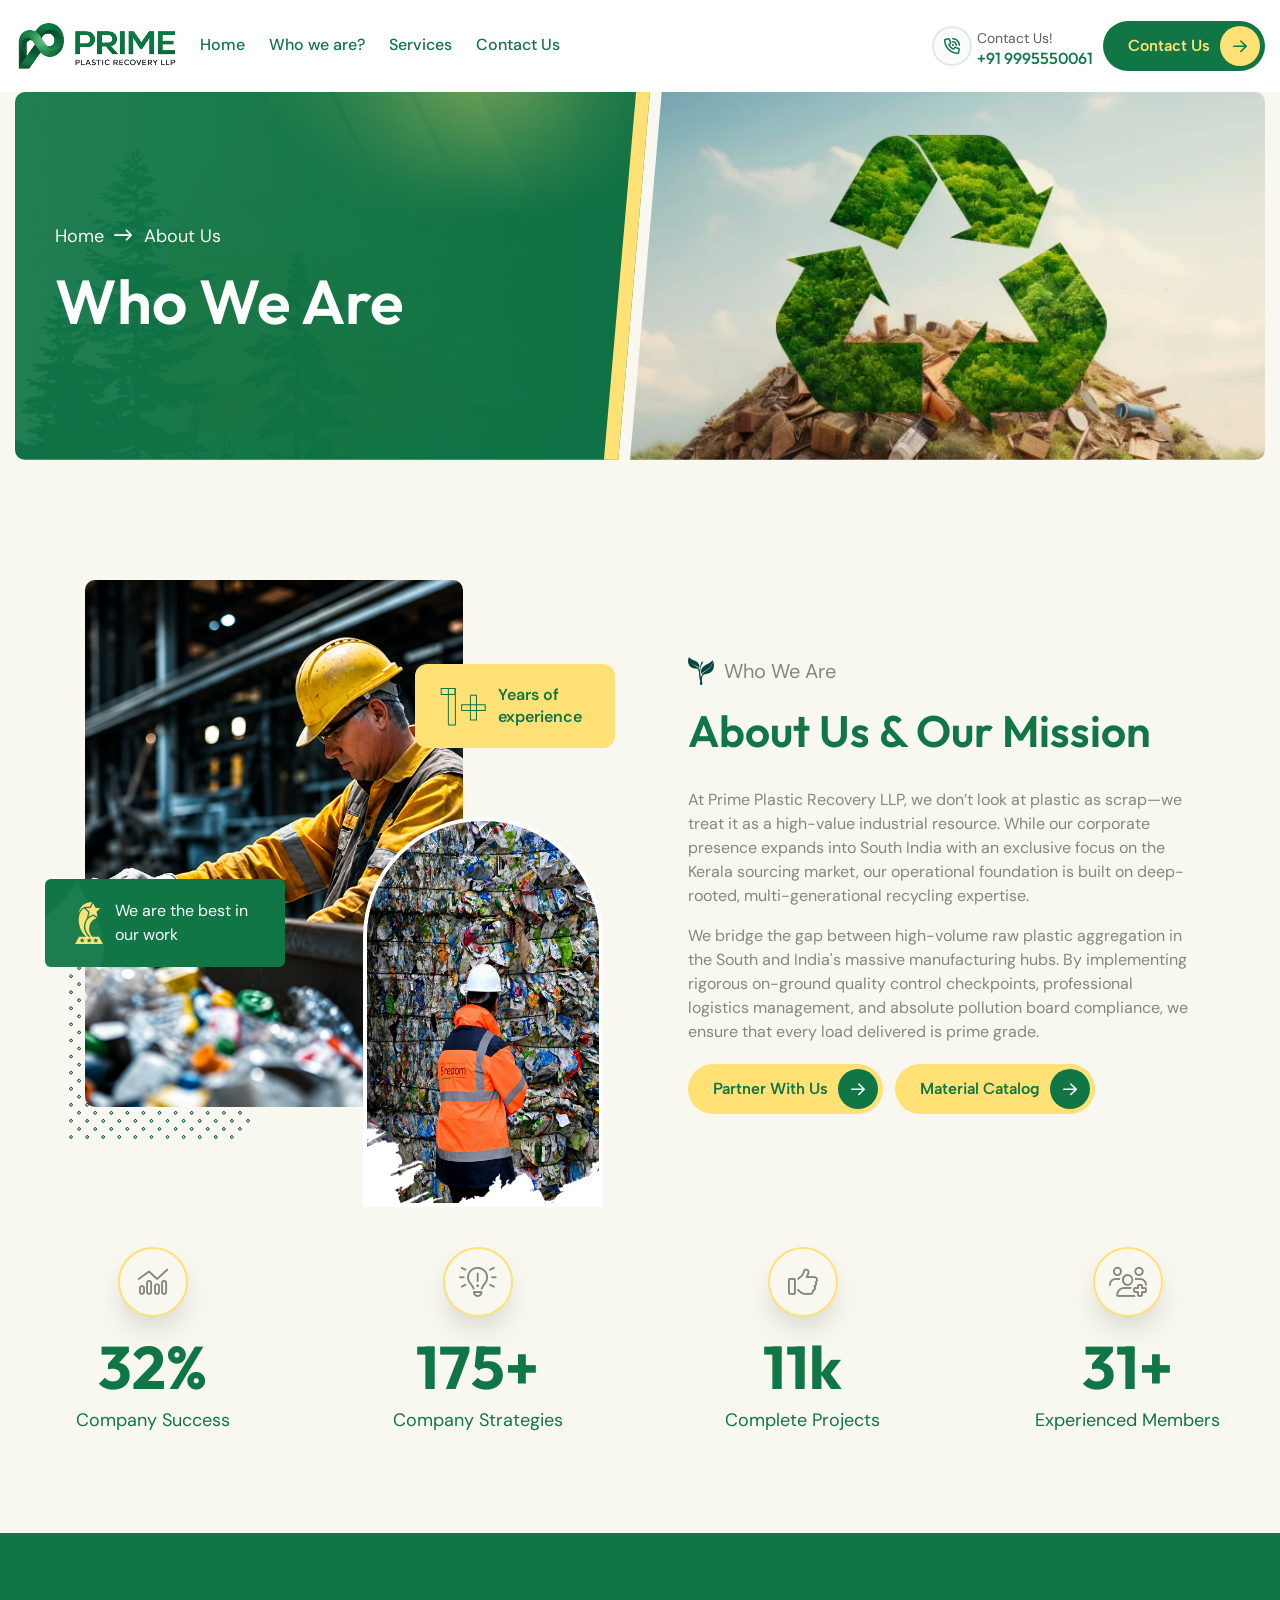
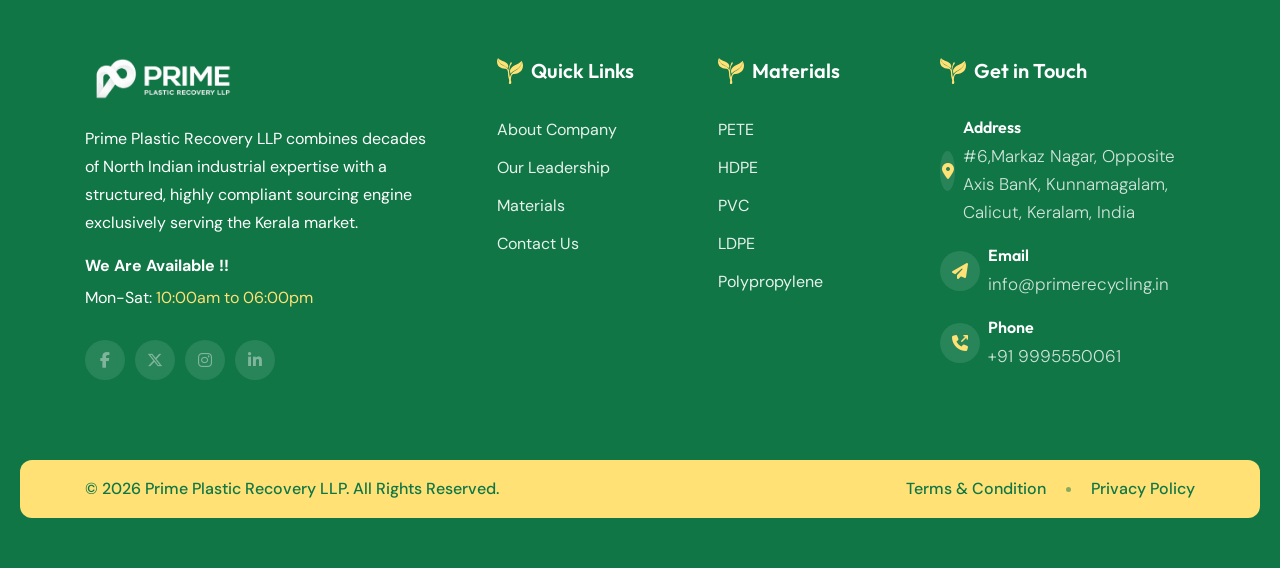
==== commit 1028cda1: "second" ====
--- a/about.html
+++ b/about.html
@@ -47,8 +47,7 @@
 								<ul>
 									<li><a href='index.html'>Home</a></li>
 									<li><a href='about.html'>Who we are?</a></li>
-									<li><a href='services.html'>Leadership</a></li>
-									<li><a href='services.html'>Materials</a></li>
+									<li><a href=''>Services</a></li>
 									<li><a href='contact.html'>Contact Us</a></li>
 								</ul>
 							</nav>
@@ -171,8 +170,7 @@
 			<ul>
 				<li><a href='index.html'>Home</a></li>
 				<li><a href='about.html'>Who we are?</a></li>
-				<li><a href='services.html'>Leadership</a></li>
-				<li><a href='services.html'>Materials</a></li>
+				<li><a href=''>Services</a></li>
 				<li><a href='contact.html'>Contact Us</a></li>
 			</ul>
 		</div>
@@ -263,7 +261,7 @@
 						
 						<div class="annual-donation-wrap">
 							<div class="blog-btn">
-								<a class='e-primary-btn has-icon' href='.'>Partner With Us <span class="icon-wrap"><span class="icon"><i class="fa-regular fa-arrow-right"></i> <i class="fa-regular fa-arrow-right"></i></span></span></a> &nbsp;
+								<a class='e-primary-btn has-icon mb-2' href='.'>Partner With Us <span class="icon-wrap"><span class="icon"><i class="fa-regular fa-arrow-right"></i> <i class="fa-regular fa-arrow-right"></i></span></span></a> &nbsp;
 								<a class='e-primary-btn has-icon' href='.'>Material Catalog <span class="icon-wrap"><span class="icon"><i class="fa-regular fa-arrow-right"></i> <i class="fa-regular fa-arrow-right"></i></span></span></a>
 							</div>
 							
@@ -324,7 +322,7 @@
 					<div class="about-widget">
 						<div class="footer-logo">
 							<a href='index.html'>
-								<img src="assets/img/logo/logo.png" alt="logo"/>
+								<img src="assets/img/logo/footer.png" alt="logo"/>
 							</a>
 						</div>
 						<div class="text">
--- a/assets/css/main.css
+++ b/assets/css/main.css
@@ -3256,7 +3256,7 @@
 
 /* 09 Hero Css */
 .hero-side {
-  height: 100vh !important;
+  
   background-size: cover;
   background-repeat: no-repeat;
   background-position: center center;
@@ -3325,7 +3325,7 @@
   width: 100%;
 }
 .hero-content-1{
-  margin-top: -10rem;
+  margin-top: -5rem;
 }
 .hero-content-1 .subtitle {
   padding: 9px 15px;
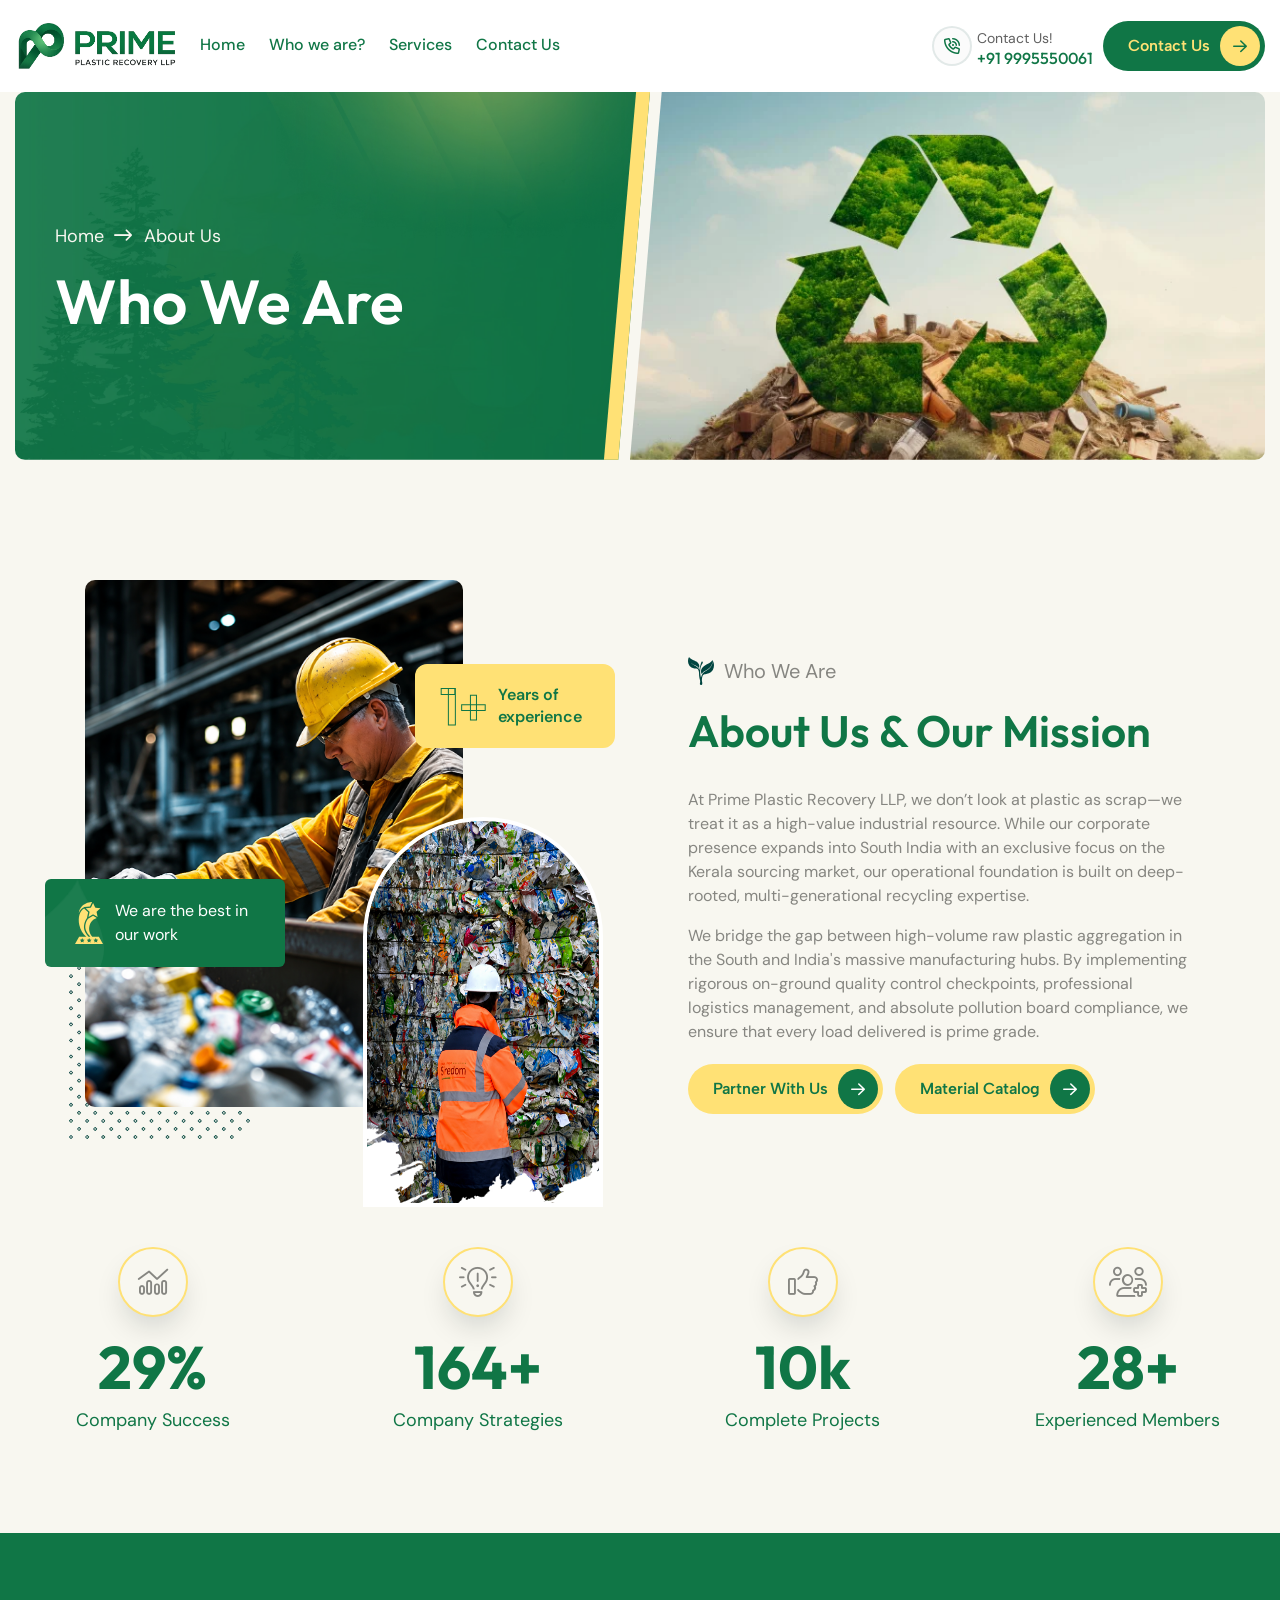
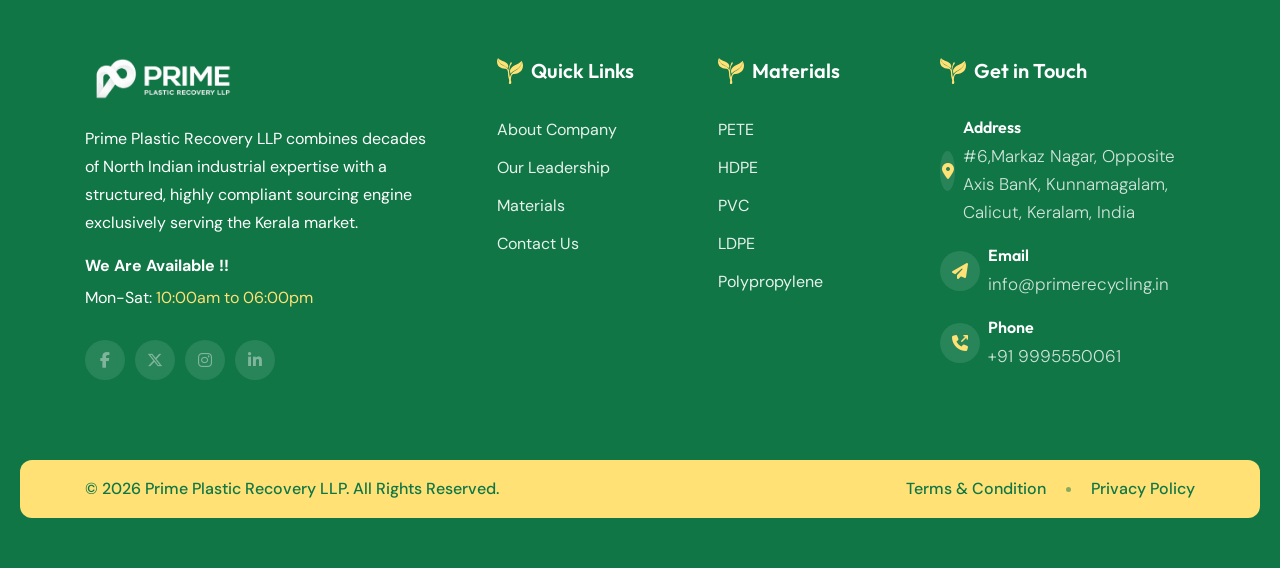
==== commit 5423cae0: "3rd" ====
--- a/about.html
+++ b/about.html
@@ -159,7 +159,7 @@
 		<div class="off-canvas-head">
 			<div class="off-canvas-logo">
 				<a href='index.html'>
-					<img src="assets/img/logo/logo.svg" alt="logo"/>
+					<img src="assets/img/logo/logo.png" alt="logo"/>
 				</a>
 			</div>
 			<div class="off-canvas-menubar-close" data-close="menubar">
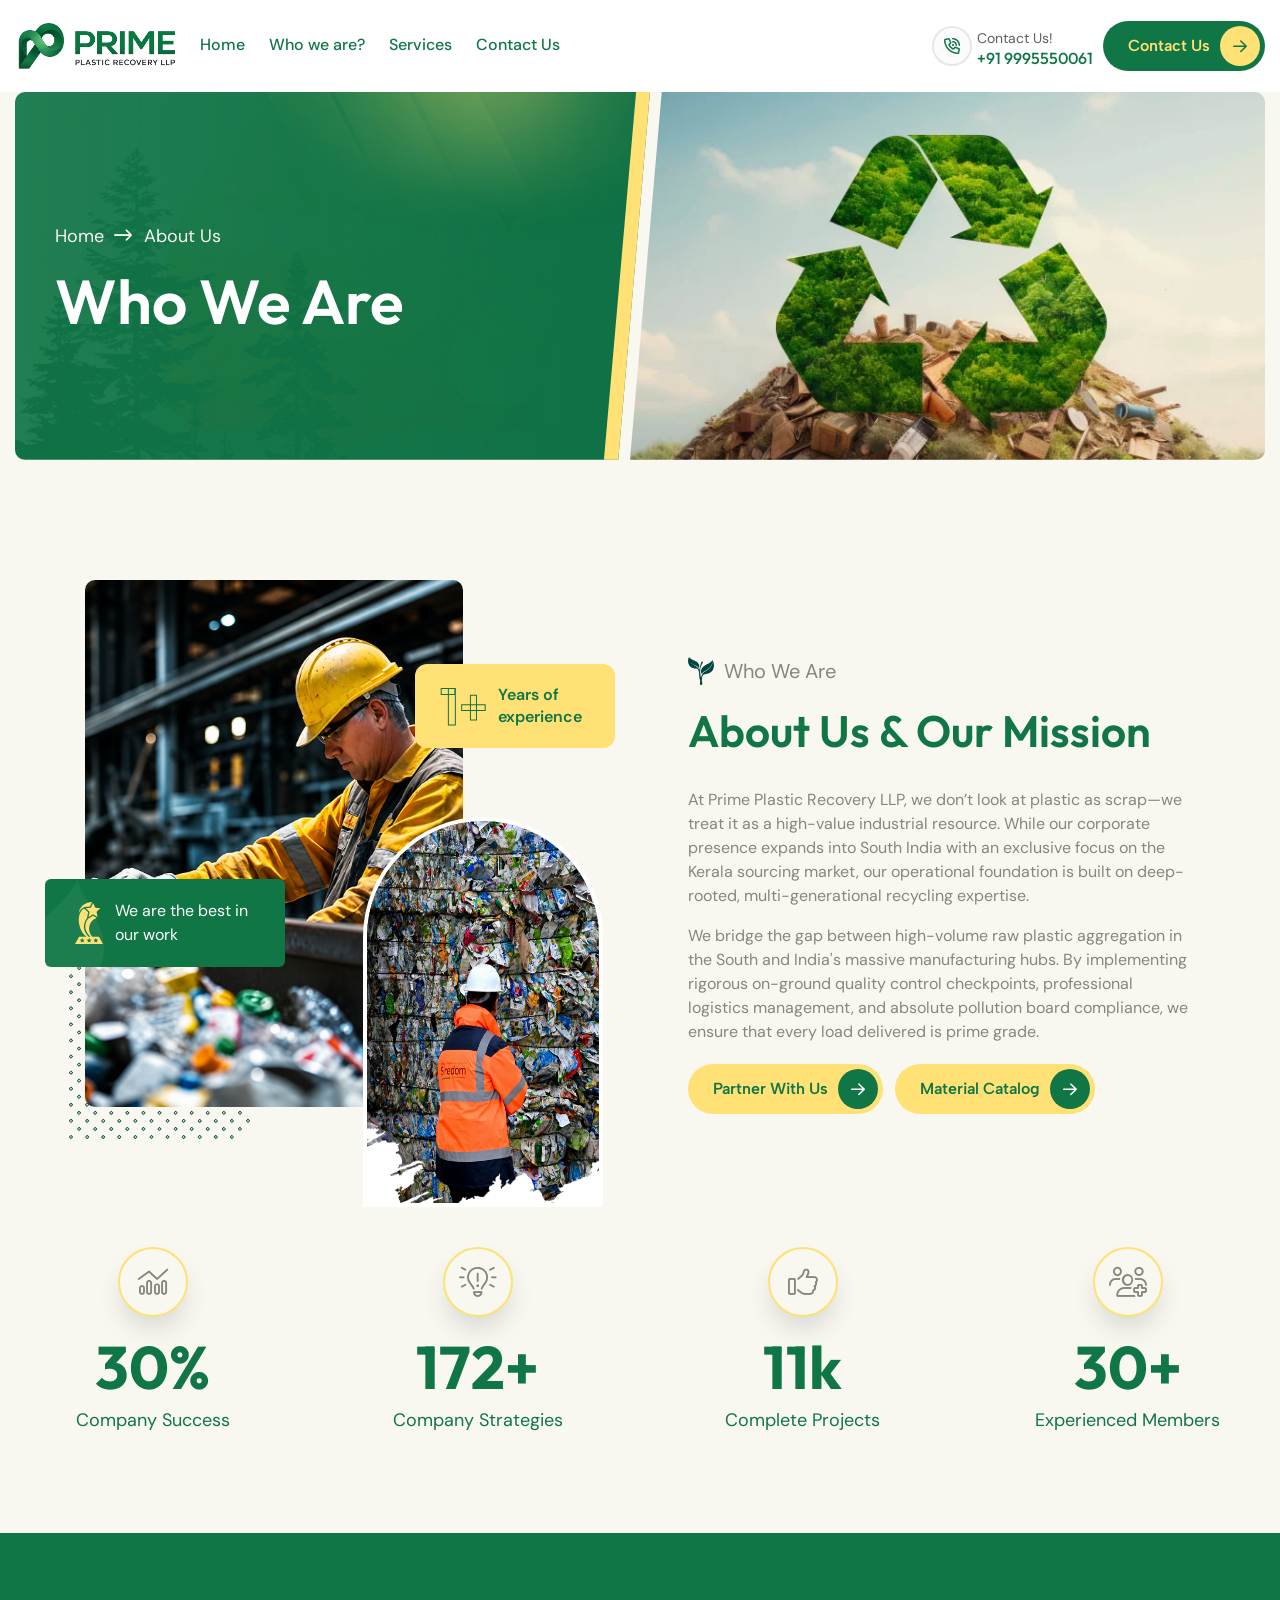
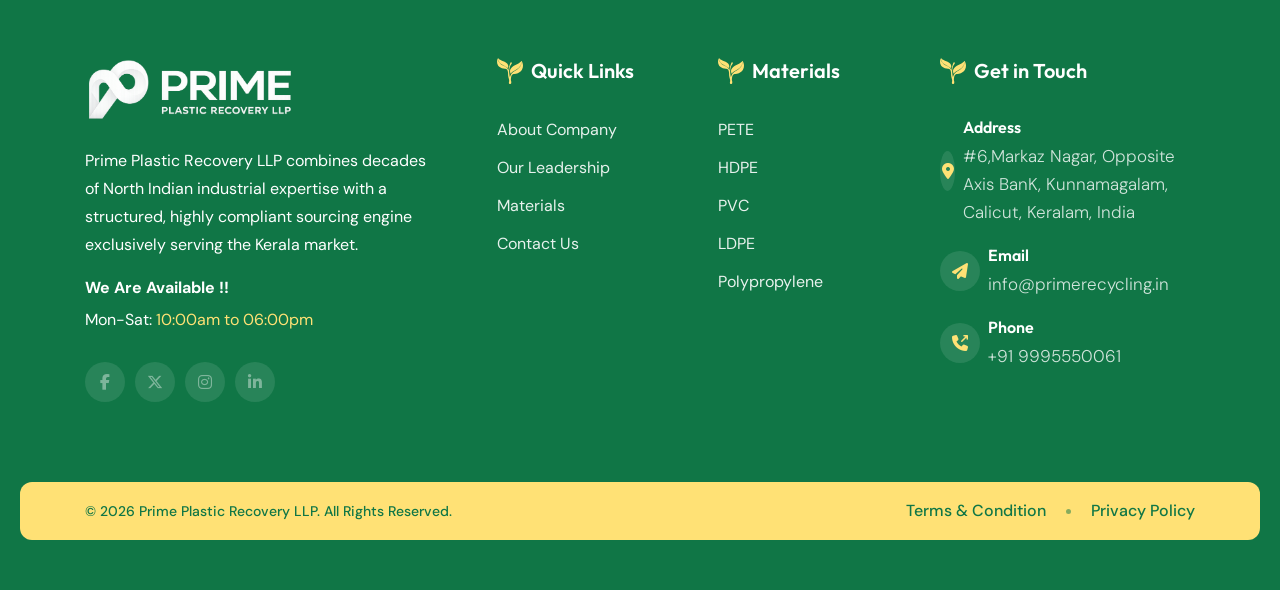
==== commit b125dc03: "team and service" ====
--- a/about.html
+++ b/about.html
@@ -29,7 +29,7 @@
 	<link rel="stylesheet" href="assets/css/main.css"/>
 </head>
 
-
+<body>
 <!-- header-section start -->
 <header class="header-section-3">
 	<div class="header-bottom">
@@ -47,7 +47,7 @@
 								<ul>
 									<li><a href='index.html'>Home</a></li>
 									<li><a href='about.html'>Who we are?</a></li>
-									<li><a href=''>Services</a></li>
+									<li><a href='services.html'>Services</a></li>
 									<li><a href='contact.html'>Contact Us</a></li>
 								</ul>
 							</nav>
@@ -170,7 +170,7 @@
 			<ul>
 				<li><a href='index.html'>Home</a></li>
 				<li><a href='about.html'>Who we are?</a></li>
-				<li><a href=''>Services</a></li>
+				<li><a href='services.html'>Services</a></li>
 				<li><a href='contact.html'>Contact Us</a></li>
 			</ul>
 		</div>
--- a/assets/css/main.css
+++ b/assets/css/main.css
@@ -2187,7 +2187,7 @@
 }
 .footer-bottom-layout .footer-copyright {
   font-weight: 500;
-  font-size: 16px;
+  font-size: 14px;
   line-height: 22px;
   color: #F8F7F0;
 }
@@ -2291,7 +2291,7 @@
   margin-bottom: 25px;
 }
 .about-widget .footer-logo img {
-  max-width: 165px;
+  max-width: 210px;
 }
 .about-widget .text p {
   font-weight: 400;
@@ -10542,10 +10542,13 @@
 }
 
 .volunteer-card {
-  background-color: #f8f7f0;
+  background-color: var(--theme-color-3);
   padding: 10px;
   border-radius: 10px;
   position: relative;
+}
+.volunteer-card img{
+  height: 400px;
 }
 .volunteer-card:hover a .thumb img {
   transform: scale(1.1);
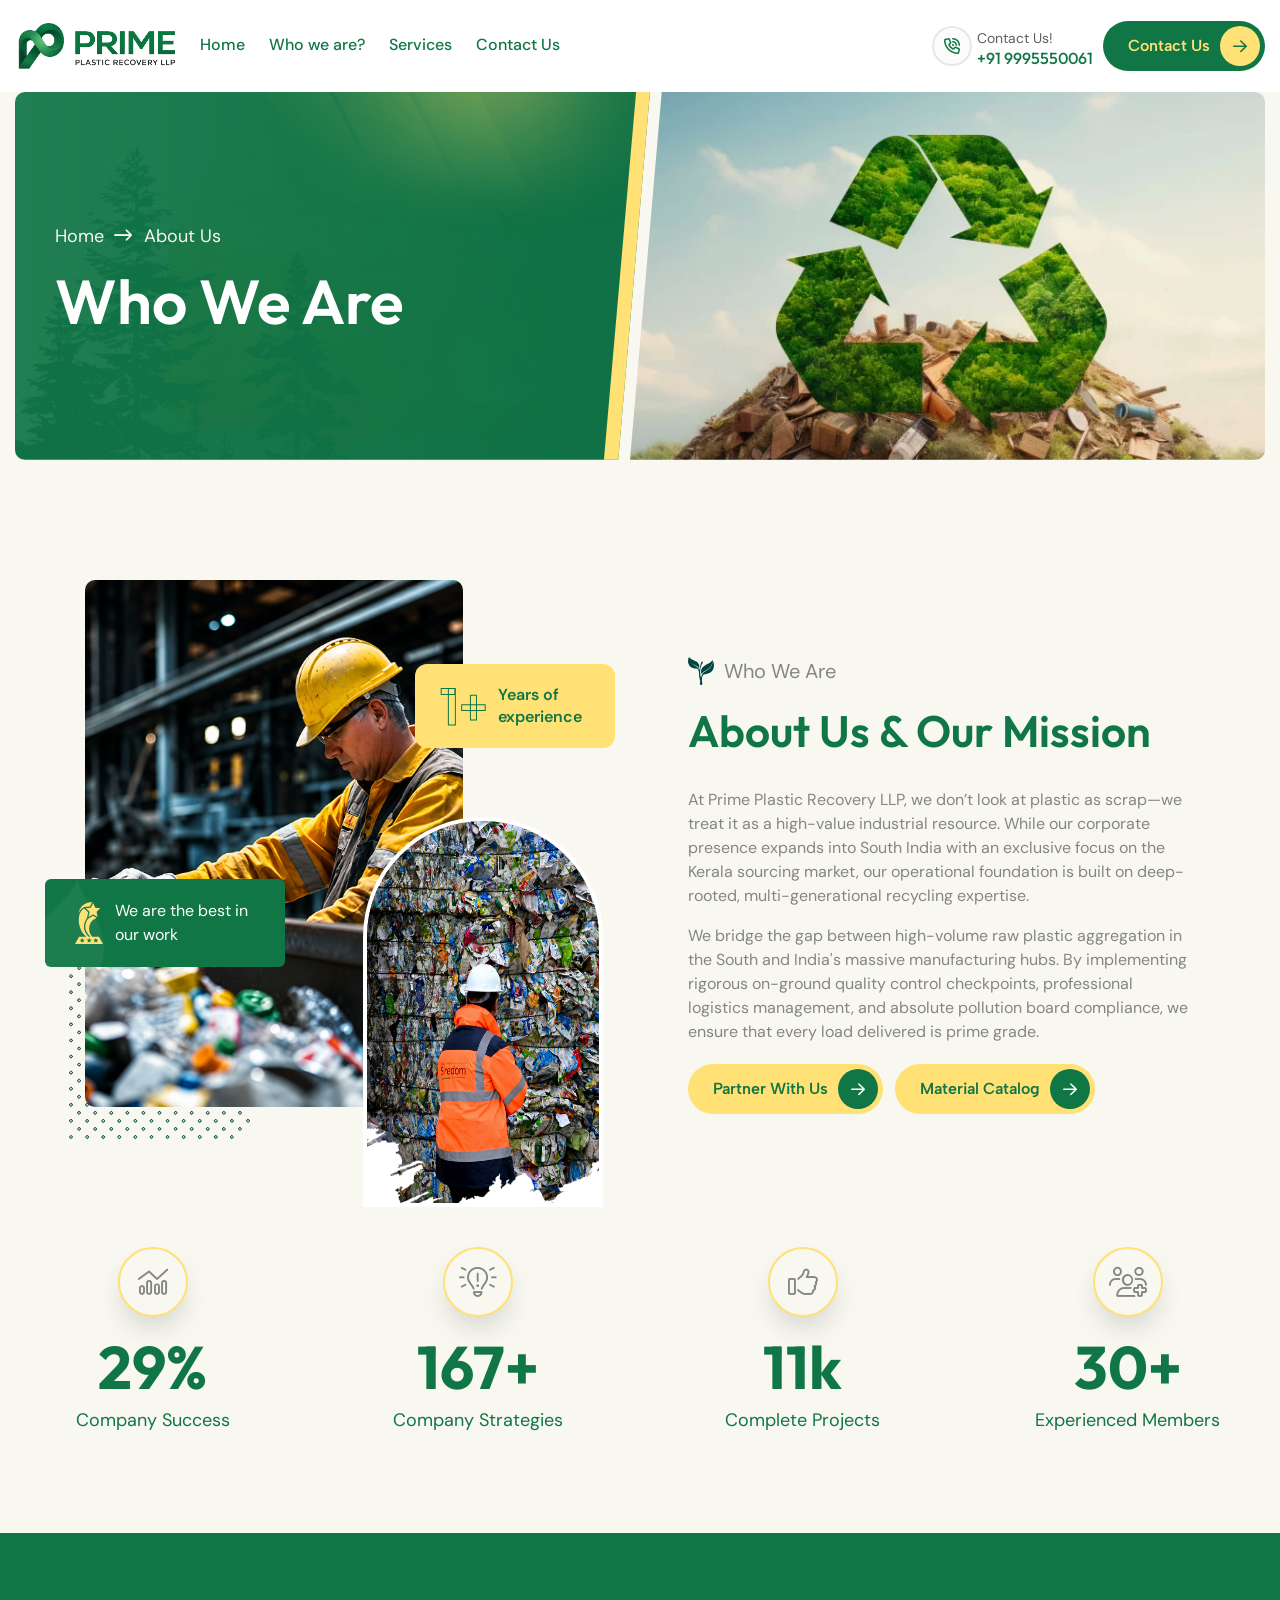
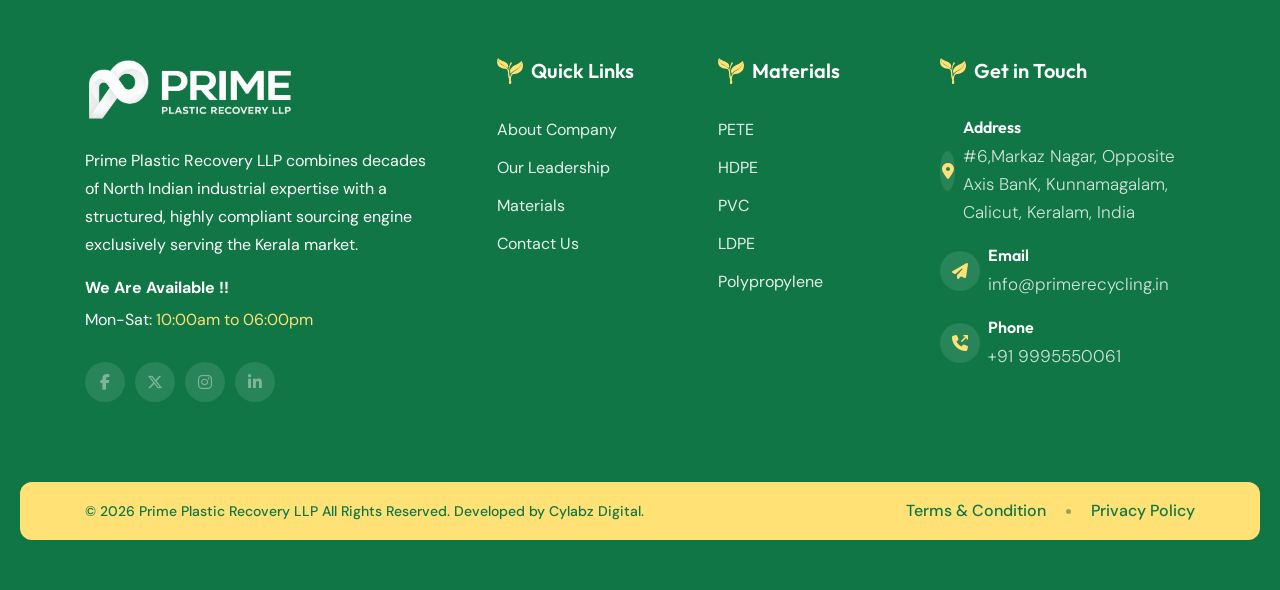
==== commit fedc782e: "new member added" ====
--- a/about.html
+++ b/about.html
@@ -426,7 +426,7 @@
 				<div class="container">
 					<div class="footer-bottom-layout">
 						<div class="footer-copyright">
-							© 2026 Prime Plastic Recovery LLP. All Rights Reserved.
+							© 2026 Prime Plastic Recovery LLP All Rights Reserved. Developed by <a href="https://www.cylabz.io/" class="footer-a" >Cylabz Digital</a>.
 						</div>
 						<div class="footer-bottom-menu">
 							<ul>
--- a/assets/css/main.css
+++ b/assets/css/main.css
@@ -10542,13 +10542,14 @@
 }
 
 .volunteer-card {
+  height: 100%;
   background-color: var(--theme-color-3);
   padding: 10px;
   border-radius: 10px;
   position: relative;
 }
 .volunteer-card img{
-  height: 400px;
+  height: 250px;
 }
 .volunteer-card:hover a .thumb img {
   transform: scale(1.1);
@@ -10588,7 +10589,7 @@
 }
 .volunteer-card a .author-info h5 {
   font-weight: 600;
-  font-size: 24px;
+  font-size: 20px;
   line-height: 36px;
   color: var(--theme-color-3);
   margin-bottom: 5px;
@@ -10598,7 +10599,7 @@
 }
 @media (max-width: 767px) {
   .volunteer-card a .author-info h5 {
-    font-size: 20px;
+    font-size: 18px;
   }
 }
 .volunteer-card a .author-info p {
@@ -18877,3 +18878,139 @@
 }
 
 /*# sourceMappingURL=main.css.map */
+
+.bio-modal-overlay {
+  display: none;
+  position: fixed;
+  inset: 0;
+  background: rgba(10, 40, 25, 0.65);
+  z-index: 9999;
+  align-items: center;
+  justify-content: center;
+  padding: 20px;
+  opacity: 0;
+  transition: opacity 0.3s ease;
+}
+.bio-modal-overlay.active {
+  display: flex;
+  opacity: 1;
+}
+.bio-modal {
+  background: #fff;
+  border-radius: 20px;
+  max-width: 700px;
+  width: 100%;
+  max-height: 90vh;
+  overflow-y: auto;
+  display: flex;
+  overflow-x: hidden;
+  position: relative;
+  border: 3px solid #0b6b3a;
+  transform: translateY(30px);
+  transition: transform 0.3s ease;
+}
+.bio-modal-overlay.active .bio-modal {
+  transform: translateY(0);
+}
+.bio-modal-thumb {
+  width: 40%;
+  min-width: 220px;
+  background: #f4f4f4;
+  flex-shrink: 0;
+}
+.bio-modal-thumb img {
+  width: 100%;
+  height: 100%;
+  object-fit: cover;
+  display: block;
+}
+.bio-modal-content {
+  padding: 40px 30px;
+  display: flex;
+  flex-direction: column;
+  justify-content: center;
+}
+.bio-modal-content h4 {
+  color: #0b6b3a;
+  font-weight: 700;
+  margin-bottom: 6px;
+}
+.bio-modal-role {
+  color: #f4c542;
+  font-weight: 600;
+  margin-bottom: 16px;
+}
+.bio-modal-text {
+  color: #555;
+  line-height: 1.7;
+  font-size: 15px;
+}
+.bio-modal-close {
+  position: absolute;
+  top: 16px;
+  right: 16px;
+  width: 36px;
+  height: 36px;
+  border-radius: 50%;
+  background: #f4c542;
+  border: none;
+  color: #0b6b3a;
+  font-size: 16px;
+  cursor: pointer;
+  display: flex;
+  align-items: center;
+  justify-content: center;
+  z-index: 2;
+}
+.volunteer-card.bio-trigger {
+  cursor: pointer;
+}
+
+/* Tablets */
+@media (max-width: 991px) {
+  .bio-modal-thumb {
+    width: 35%;
+    min-width: 160px;
+  }
+  .bio-modal-content {
+    padding: 30px 24px;
+  }
+}
+
+/* Small phones */
+@media (max-width: 576px) {
+  .bio-modal-overlay {
+    padding: 12px;
+  }
+  .bio-modal {
+    flex-direction: column;
+    max-height: 92vh;
+  }
+  .bio-modal-thumb {
+    width: 100%;
+    height: 220px;
+    min-width: unset;
+  }
+  .bio-modal-content {
+    padding: 28px 20px 24px;
+  }
+  .bio-modal-content h4 {
+    font-size: 20px;
+  }
+}
+
+/* Very small phones */
+@media (max-width: 360px) {
+  .bio-modal-thumb {
+    height: 180px;
+  }
+  .bio-modal-content {
+    padding: 22px 16px 20px;
+  }
+  .bio-modal-text {
+    font-size: 14px;
+  }
+}
+.footer-a{
+  color: #107646;
+}
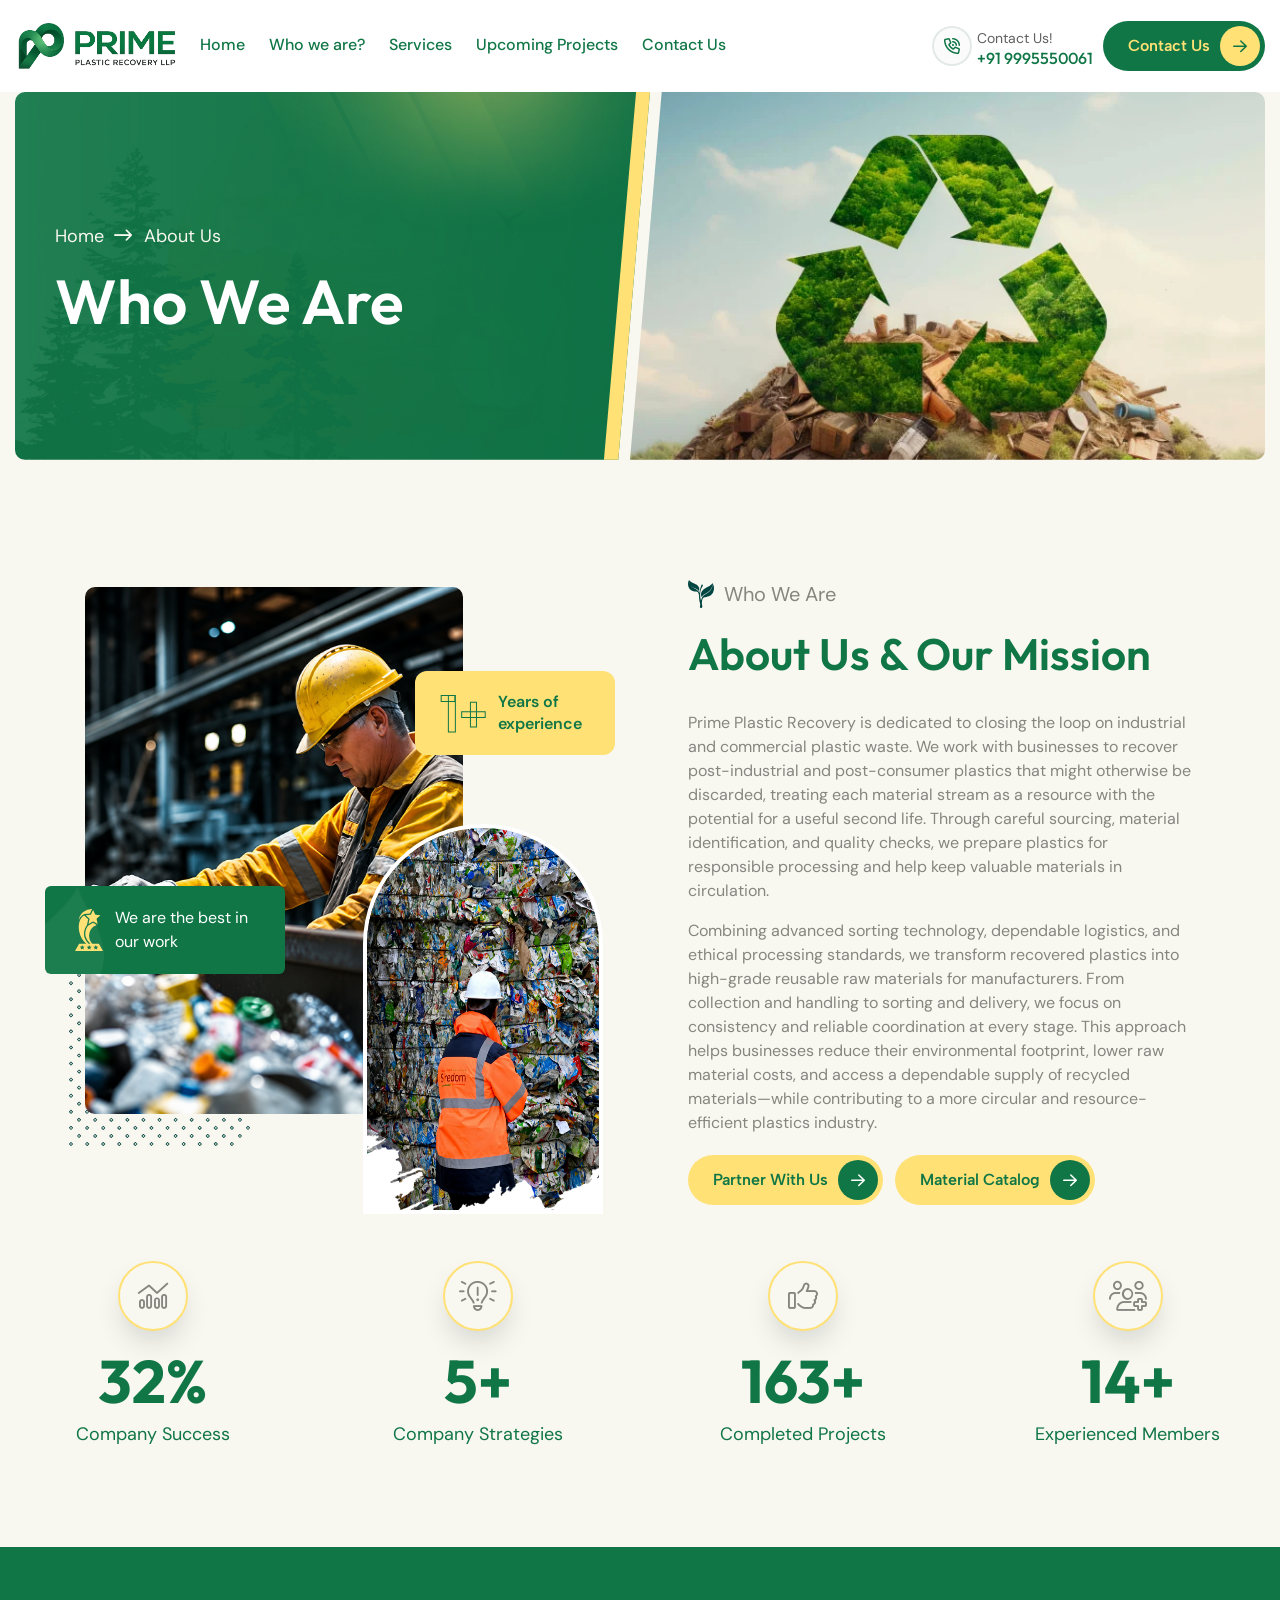
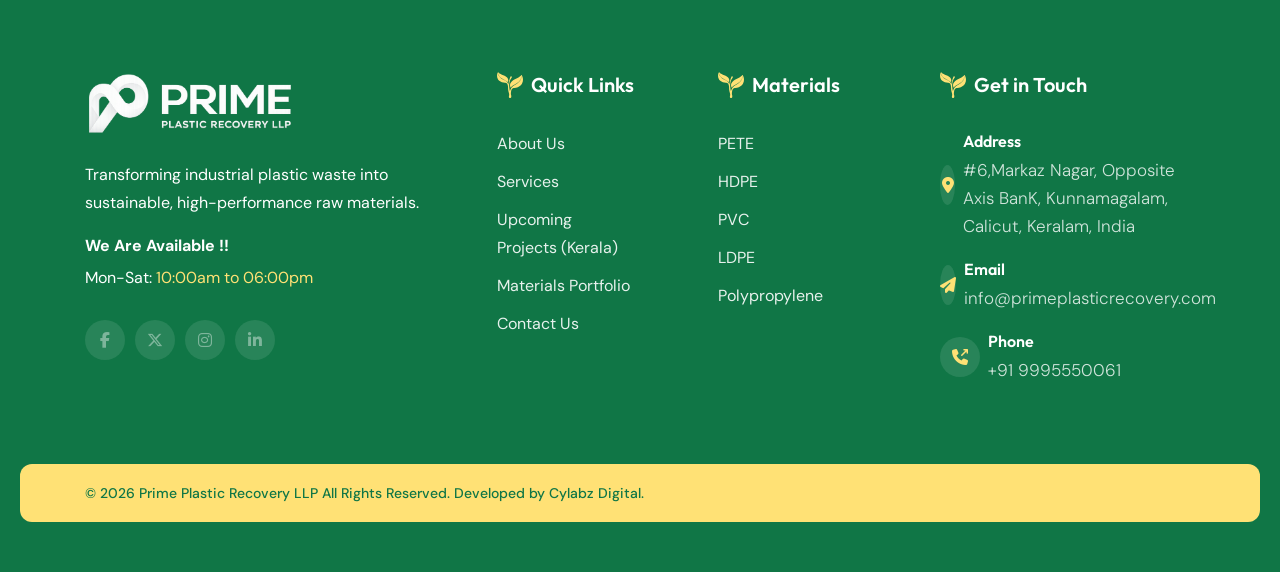
==== commit 662d0050: "new data added" ====
--- a/about.html
+++ b/about.html
@@ -22,8 +22,6 @@
 	<link rel="stylesheet" href="assets/vendor/bootstrap/bootstrap.min.css"/>
 	<link rel="stylesheet" href="assets/vendor/swiper/swiper-bundle.min.css"/>
 	<link rel="stylesheet" href="assets/vendor/aos/aos.css"/>
-	<link rel="stylesheet" href="assets/vendor/fancybox/fancybox.css"/>
-
 	<!-- Main CSS -->
 	<link rel="stylesheet" href="assets/css/spacing.css"/>
 	<link rel="stylesheet" href="assets/css/main.css"/>
@@ -48,6 +46,7 @@
 									<li><a href='index.html'>Home</a></li>
 									<li><a href='about.html'>Who we are?</a></li>
 									<li><a href='services.html'>Services</a></li>
+									<li><a href='Upcoming-Projects.html'>Upcoming Projects</a></li>
 									<li><a href='contact.html'>Contact Us</a></li>
 								</ul>
 							</nav>
@@ -103,7 +102,7 @@
 			</p>
 		</div>
 		<div class="off-canvas-thumb m-b-40">
-			<img src="assets/img/thumbs/thumb-3.webp" alt="thumb"/>
+			<img src="assets/img/thumbs/upcoming-projects-sorting-machine.webp" alt="thumb"/>
 		</div>
 		<div class="off-canvas-contact m-b-40">
 			<a href="#" class="off-canvas-contact-item">
@@ -115,13 +114,13 @@
 					<p>#6,Markaz Nagar, Opposite Axis BanK, Kunnamagalam, Calicut, Keralam, India</p>
 				</div>
 			</a>
-			<a href="mailto:support@example.com" class="off-canvas-contact-item">
+			<a href="mailto:info@primeplasticrecovery.com" class="off-canvas-contact-item">
 				<div class="icon">
 					<i class="fa-solid fa-paper-plane"></i>
 				</div>
 				<div class="text">
 					<h6>Email</h6>
-					<p>info@primerecycling.in</p>
+					<p>info@primeplasticrecovery.com</p>
 				</div>
 			</a>
 			<a href="tel:+70264566579" class="off-canvas-contact-item">
@@ -135,16 +134,16 @@
 			</a>
 		</div>
 		<div class="off-canvas-social-links">
-			<a href="https://facebook.com/">
+			<a href="https://www.facebook.com/primeplasticrecovery">
 				<i class="fab fa-facebook-f"></i>
 			</a>
-			<a href="https://twitter.com/">
+			<a href="https://x.com/primeplasticrec">
 				<i class="fab fa-x-twitter"></i>
 			</a>
-			<a href="https://www.instagram.com/">
+			<a href="https://www.instagram.com/primeplasticrecovery">
 				<i class="fab fa-instagram"></i>
 			</a>
-			<a href="https://linkedin.com/">
+			<a href="https://www.linkedin.com/company/prime-plastic-recovery">
 				<i class="fab fa-linkedin-in"></i>
 			</a>
 		</div>
@@ -171,6 +170,7 @@
 				<li><a href='index.html'>Home</a></li>
 				<li><a href='about.html'>Who we are?</a></li>
 				<li><a href='services.html'>Services</a></li>
+				<li><a href='Upcoming-Projects.html'>Upcoming Projects</a></li>
 				<li><a href='contact.html'>Contact Us</a></li>
 			</ul>
 		</div>
@@ -255,8 +255,8 @@
 							<h2>About Us & Our Mission</h2>
 						</div>
 						<div class="text">
-							<p>At Prime Plastic Recovery LLP, we don’t look at plastic as scrap—we treat it as a high-value industrial resource. While our corporate presence expands into South India with an exclusive focus on the Kerala sourcing market, our operational foundation is built on deep-rooted, multi-generational recycling expertise.</p>
-							<p>We bridge the gap between high-volume raw plastic aggregation in the South and India's massive manufacturing hubs. By implementing rigorous on-ground quality control checkpoints, professional logistics management, and absolute pollution board compliance, we ensure that every load delivered is prime grade.</p>
+							<p>Prime Plastic Recovery is dedicated to closing the loop on industrial and commercial plastic waste. We work with businesses to recover post-industrial and post-consumer plastics that might otherwise be discarded, treating each material stream as a resource with the potential for a useful second life. Through careful sourcing, material identification, and quality checks, we prepare plastics for responsible processing and help keep valuable materials in circulation.</p>
+							<p>Combining advanced sorting technology, dependable logistics, and ethical processing standards, we transform recovered plastics into high-grade reusable raw materials for manufacturers. From collection and handling to sorting and delivery, we focus on consistency and reliable coordination at every stage. This approach helps businesses reduce their environmental footprint, lower raw material costs, and access a dependable supply of recycled materials—while contributing to a more circular and resource-efficient plastics industry.</p>
 						</div>
 						
 						<div class="annual-donation-wrap">
@@ -284,21 +284,21 @@
 					<div class="achievement achievement-2">
 						<i class="fa-light fa-lightbulb-exclamation-on"></i>
 						<h2>
-                            <span class="purecounter" data-purecounter-duration="2" data-purecounter-end="565">0</span>+
+							<span class="purecounter" data-purecounter-duration="2" data-purecounter-end="15">0</span>+
 						</h2>
 						<p>Company Strategies</p>
 					</div>
 					<div class="achievement achievement-2">
 						<i class="fa-light fa-thumbs-up"></i>
 						<h2>
-                            <span class="purecounter" data-purecounter-duration="2" data-purecounter-end="36">0</span>k
+							<span class="purecounter" data-purecounter-duration="2" data-purecounter-end="500">0</span>+
 						</h2>
-						<p>Complete Projects</p>
+						<p>Completed Projects</p>
 					</div>
 					<div class="achievement achievement-2">
 						<i class="fa-light fa-users-medical"></i>
 						<h2>
-                            <span class="purecounter" data-purecounter-duration="2" data-purecounter-end="100">0</span>+
+							<span class="purecounter" data-purecounter-duration="2" data-purecounter-end="45">0</span>+
 						</h2>
 						<p>Experienced Members</p>
 					</div>
@@ -325,27 +325,22 @@
 								<img src="assets/img/logo/footer.png" alt="logo"/>
 							</a>
 						</div>
-						<div class="text">
-							<p>
-								Prime Plastic Recovery LLP
-								combines decades of North Indian industrial expertise with a structured, highly compliant sourcing engine exclusively serving the Kerala market.
-							</p>
-						</div>
+						<div class="text"><p>Transforming industrial plastic waste into sustainable, high-performance raw materials.</p></div>
 						<div class="info">
 							<p><b>We Are Available !!</b></p>
 							<p>Mon-Sat: <span>10:00am to 06:00pm</span></p>
 						</div>
 						<div class="social-links">
-							<a href="https://facebook.com/">
+							<a href="https://www.facebook.com/primeplasticrecovery">
 								<i class="fab fa-facebook-f"></i>
 							</a>
-							<a href="https://twitter.com/">
+							<a href="https://x.com/primeplasticrec">
 								<i class="fab fa-x-twitter"></i>
 							</a>
-							<a href="https://www.instagram.com/">
+							<a href="https://www.instagram.com/primeplasticrecovery">
 								<i class="fab fa-instagram"></i>
 							</a>
-							<a href="https://linkedin.com/">
+							<a href="https://www.linkedin.com/company/prime-plastic-recovery">
 								<i class="fab fa-linkedin-in"></i>
 							</a>
 						</div>
@@ -359,10 +354,11 @@
 						Quick Links
 					</h3>
 					<ul>
-						<li><a href=''>About Company</a></li>
-						<li><a href=''>Our Leadership</a></li>
-						<li><a href=''>Materials</a></li>
-						<li><a href=''>Contact Us</a></li>
+						<li><a href='about.html'>About Us</a></li>
+						<li><a href='services.html'>Services</a></li>
+						<li><a href='Upcoming-Projects.html'>Upcoming Projects (Kerala)</a></li>
+						<li><a href='index.html#materials'>Materials Portfolio</a></li>
+						<li><a href='contact.html'>Contact Us</a></li>
 					</ul>
 				</div>
 			</div>
@@ -397,13 +393,13 @@
 								<p>#6,Markaz Nagar, Opposite Axis BanK, Kunnamagalam, Calicut, Keralam, India</p>
 							</div>
 						</a>
-						<a href="mailto:support@example.com" class="email">
+						<a href="mailto:info@primeplasticrecovery.com" class="email">
 							<div class="icon">
 								<i class="fa-solid fa-paper-plane"></i>
 							</div>
 							<div class="text">
 								<h6>Email</h6>
-								<p>info@primerecycling.in</p>
+								<p>info@primeplasticrecovery.com</p>
 							</div>
 						</a>
 						<a href="tel:+70264566579" class="phone">
@@ -428,12 +424,6 @@
 						<div class="footer-copyright">
 							© 2026 Prime Plastic Recovery LLP All Rights Reserved. Developed by <a href="https://www.cylabz.io/" class="footer-a" >Cylabz Digital</a>.
 						</div>
-						<div class="footer-bottom-menu">
-							<ul>
-								<li><a href='contact.html'>Terms & Condition</a></li>
-								<li><a href='contact.html'>Privacy Policy</a></li>
-							</ul>
-						</div>
 					</div>
 				</div>
 			</div>
@@ -444,11 +434,8 @@
 
 <!-- Vendors Js -->
 <script src="assets/vendor/jquery/jquery.min.js"></script>
-<script src="assets/vendor/popper/popper.min.js"></script>
-<script src="assets/vendor/bootstrap/bootstrap.min.js"></script>
 <script src="assets/vendor/swiper/swiper-bundle.min.js"></script>
 <script src="assets/vendor/aos/aos.js"></script>
-<script src="assets/vendor/fancybox/fancybox.umd.js"></script>
 <script src="assets/vendor/counter/purecounter.js"></script>
 
 <!-- Main Js -->
--- a/assets/css/spacing.css
+++ b/assets/css/spacing.css
@@ -1 +1,104 @@
-.m-t-0{margin-top:0px}.m-b-0{margin-bottom:0px}.m-l-0{margin-left:0px}.m-r-0{margin-right:0px}.m-t-5{margin-top:5px}.m-b-5{margin-bottom:5px}.m-l-5{margin-left:5px}.m-r-5{margin-right:5px}.m-t-10{margin-top:10px}.m-b-10{margin-bottom:10px}.m-l-10{margin-left:10px}.m-r-10{margin-right:10px}.m-t-15{margin-top:15px}.m-b-15{margin-bottom:15px}.m-l-15{margin-left:15px}.m-r-15{margin-right:15px}.m-t-20{margin-top:20px}.m-b-20{margin-bottom:20px}.m-l-20{margin-left:20px}.m-r-20{margin-right:20px}.m-t-25{margin-top:25px}.m-b-25{margin-bottom:25px}.m-l-25{margin-left:25px}.m-r-25{margin-right:25px}.m-t-30{margin-top:30px}.m-b-30{margin-bottom:30px}.m-l-30{margin-left:30px}.m-r-30{margin-right:30px}.m-t-35{margin-top:35px}.m-b-35{margin-bottom:35px}.m-l-35{margin-left:35px}.m-r-35{margin-right:35px}.m-t-40{margin-top:40px}.m-b-40{margin-bottom:40px}.m-l-40{margin-left:40px}.m-r-40{margin-right:40px}.m-t-45{margin-top:45px}.m-b-45{margin-bottom:45px}.m-l-45{margin-left:45px}.m-r-45{margin-right:45px}.m-t-50{margin-top:50px}.m-b-50{margin-bottom:50px}.m-l-50{margin-left:50px}.m-r-50{margin-right:50px}.m-t-55{margin-top:55px}.m-b-55{margin-bottom:55px}.m-l-55{margin-left:55px}.m-r-55{margin-right:55px}.m-t-60{margin-top:60px}.m-b-60{margin-bottom:60px}.m-l-60{margin-left:60px}.m-r-60{margin-right:60px}.m-t-65{margin-top:65px}.m-b-65{margin-bottom:65px}.m-l-65{margin-left:65px}.m-r-65{margin-right:65px}.m-t-70{margin-top:70px}.m-b-70{margin-bottom:70px}.m-l-70{margin-left:70px}.m-r-70{margin-right:70px}.m-t-75{margin-top:75px}.m-b-75{margin-bottom:75px}.m-l-75{margin-left:75px}.m-r-75{margin-right:75px}.m-t-80{margin-top:80px}.m-b-80{margin-bottom:80px}.m-l-80{margin-left:80px}.m-r-80{margin-right:80px}.m-t-85{margin-top:85px}.m-b-85{margin-bottom:85px}.m-l-85{margin-left:85px}.m-r-85{margin-right:85px}.m-t-90{margin-top:90px}.m-b-90{margin-bottom:90px}.m-l-90{margin-left:90px}.m-r-90{margin-right:90px}.m-t-95{margin-top:95px}.m-b-95{margin-bottom:95px}.m-l-95{margin-left:95px}.m-r-95{margin-right:95px}.m-t-100{margin-top:100px}.m-b-100{margin-bottom:100px}.m-l-100{margin-left:100px}.m-r-100{margin-right:100px}.m-t-105{margin-top:105px}.m-b-105{margin-bottom:105px}.m-l-105{margin-left:105px}.m-r-105{margin-right:105px}.m-t-110{margin-top:110px}.m-b-110{margin-bottom:110px}.m-l-110{margin-left:110px}.m-r-110{margin-right:110px}.m-t-115{margin-top:115px}.m-b-115{margin-bottom:115px}.m-l-115{margin-left:115px}.m-r-115{margin-right:115px}.m-t-120{margin-top:120px}.m-b-120{margin-bottom:120px}.m-l-120{margin-left:120px}.m-r-120{margin-right:120px}.m-t-125{margin-top:125px}.m-b-125{margin-bottom:125px}.m-l-125{margin-left:125px}.m-r-125{margin-right:125px}.m-t-130{margin-top:130px}.m-b-130{margin-bottom:130px}.m-l-130{margin-left:130px}.m-r-130{margin-right:130px}.m-t-135{margin-top:135px}.m-b-135{margin-bottom:135px}.m-l-135{margin-left:135px}.m-r-135{margin-right:135px}.m-t-140{margin-top:140px}.m-b-140{margin-bottom:140px}.m-l-140{margin-left:140px}.m-r-140{margin-right:140px}.m-t-145{margin-top:145px}.m-b-145{margin-bottom:145px}.m-l-145{margin-left:145px}.m-r-145{margin-right:145px}.m-t-150{margin-top:150px}.m-b-150{margin-bottom:150px}.m-l-150{margin-left:150px}.m-r-150{margin-right:150px}.m-t-155{margin-top:155px}.m-b-155{margin-bottom:155px}.m-l-155{margin-left:155px}.m-r-155{margin-right:155px}.m-t-160{margin-top:160px}.m-b-160{margin-bottom:160px}.m-l-160{margin-left:160px}.m-r-160{margin-right:160px}.m-t-165{margin-top:165px}.m-b-165{margin-bottom:165px}.m-l-165{margin-left:165px}.m-r-165{margin-right:165px}.m-t-170{margin-top:170px}.m-b-170{margin-bottom:170px}.m-l-170{margin-left:170px}.m-r-170{margin-right:170px}.m-t-175{margin-top:175px}.m-b-175{margin-bottom:175px}.m-l-175{margin-left:175px}.m-r-175{margin-right:175px}.m-t-180{margin-top:180px}.m-b-180{margin-bottom:180px}.m-l-180{margin-left:180px}.m-r-180{margin-right:180px}.m-t-185{margin-top:185px}.m-b-185{margin-bottom:185px}.m-l-185{margin-left:185px}.m-r-185{margin-right:185px}.m-t-190{margin-top:190px}.m-b-190{margin-bottom:190px}.m-l-190{margin-left:190px}.m-r-190{margin-right:190px}.m-t-195{margin-top:195px}.m-b-195{margin-bottom:195px}.m-l-195{margin-left:195px}.m-r-195{margin-right:195px}.m-t-200{margin-top:200px}.m-b-200{margin-bottom:200px}.m-l-200{margin-left:200px}.m-r-200{margin-right:200px}.m-t-205{margin-top:205px}.m-b-205{margin-bottom:205px}.m-l-205{margin-left:205px}.m-r-205{margin-right:205px}.m-t-210{margin-top:210px}.m-b-210{margin-bottom:210px}.m-l-210{margin-left:210px}.m-r-210{margin-right:210px}.m-t-215{margin-top:215px}.m-b-215{margin-bottom:215px}.m-l-215{margin-left:215px}.m-r-215{margin-right:215px}.m-t-220{margin-top:220px}.m-b-220{margin-bottom:220px}.m-l-220{margin-left:220px}.m-r-220{margin-right:220px}.m-t-225{margin-top:225px}.m-b-225{margin-bottom:225px}.m-l-225{margin-left:225px}.m-r-225{margin-right:225px}.m-t-230{margin-top:230px}.m-b-230{margin-bottom:230px}.m-l-230{margin-left:230px}.m-r-230{margin-right:230px}.m-t-235{margin-top:235px}.m-b-235{margin-bottom:235px}.m-l-235{margin-left:235px}.m-r-235{margin-right:235px}.m-t-240{margin-top:240px}.m-b-240{margin-bottom:240px}.m-l-240{margin-left:240px}.m-r-240{margin-right:240px}.m-t-245{margin-top:245px}.m-b-245{margin-bottom:245px}.m-l-245{margin-left:245px}.m-r-245{margin-right:245px}.m-t-250{margin-top:250px}.m-b-250{margin-bottom:250px}.m-l-250{margin-left:250px}.m-r-250{margin-right:250px}.m-t-255{margin-top:255px}.m-b-255{margin-bottom:255px}.m-l-255{margin-left:255px}.m-r-255{margin-right:255px}.m-t-260{margin-top:260px}.m-b-260{margin-bottom:260px}.m-l-260{margin-left:260px}.m-r-260{margin-right:260px}.m-t-265{margin-top:265px}.m-b-265{margin-bottom:265px}.m-l-265{margin-left:265px}.m-r-265{margin-right:265px}.m-t-270{margin-top:270px}.m-b-270{margin-bottom:270px}.m-l-270{margin-left:270px}.m-r-270{margin-right:270px}.m-t-275{margin-top:275px}.m-b-275{margin-bottom:275px}.m-l-275{margin-left:275px}.m-r-275{margin-right:275px}.m-t-280{margin-top:280px}.m-b-280{margin-bottom:280px}.m-l-280{margin-left:280px}.m-r-280{margin-right:280px}.m-t-285{margin-top:285px}.m-b-285{margin-bottom:285px}.m-l-285{margin-left:285px}.m-r-285{margin-right:285px}.m-t-290{margin-top:290px}.m-b-290{margin-bottom:290px}.m-l-290{margin-left:290px}.m-r-290{margin-right:290px}.m-t-295{margin-top:295px}.m-b-295{margin-bottom:295px}.m-l-295{margin-left:295px}.m-r-295{margin-right:295px}.m-t-300{margin-top:300px}.m-b-300{margin-bottom:300px}.m-l-300{margin-left:300px}.m-r-300{margin-right:300px}@media(min-width: 1400px)and (max-width: 1700px){.m-t-xxl-0{margin-top:0px}.m-b-xxl-0{margin-bottom:0px}.m-l-xxl-0{margin-left:0px}.m-r-xxl-0{margin-right:0px}.m-t-xxl-5{margin-top:5px}.m-b-xxl-5{margin-bottom:5px}.m-l-xxl-5{margin-left:5px}.m-r-xxl-5{margin-right:5px}.m-t-xxl-10{margin-top:10px}.m-b-xxl-10{margin-bottom:10px}.m-l-xxl-10{margin-left:10px}.m-r-xxl-10{margin-right:10px}.m-t-xxl-15{margin-top:15px}.m-b-xxl-15{margin-bottom:15px}.m-l-xxl-15{margin-left:15px}.m-r-xxl-15{margin-right:15px}.m-t-xxl-20{margin-top:20px}.m-b-xxl-20{margin-bottom:20px}.m-l-xxl-20{margin-left:20px}.m-r-xxl-20{margin-right:20px}.m-t-xxl-25{margin-top:25px}.m-b-xxl-25{margin-bottom:25px}.m-l-xxl-25{margin-left:25px}.m-r-xxl-25{margin-right:25px}.m-t-xxl-30{margin-top:30px}.m-b-xxl-30{margin-bottom:30px}.m-l-xxl-30{margin-left:30px}.m-r-xxl-30{margin-right:30px}.m-t-xxl-35{margin-top:35px}.m-b-xxl-35{margin-bottom:35px}.m-l-xxl-35{margin-left:35px}.m-r-xxl-35{margin-right:35px}.m-t-xxl-40{margin-top:40px}.m-b-xxl-40{margin-bottom:40px}.m-l-xxl-40{margin-left:40px}.m-r-xxl-40{margin-right:40px}.m-t-xxl-45{margin-top:45px}.m-b-xxl-45{margin-bottom:45px}.m-l-xxl-45{margin-left:45px}.m-r-xxl-45{margin-right:45px}.m-t-xxl-50{margin-top:50px}.m-b-xxl-50{margin-bottom:50px}.m-l-xxl-50{margin-left:50px}.m-r-xxl-50{margin-right:50px}.m-t-xxl-55{margin-top:55px}.m-b-xxl-55{margin-bottom:55px}.m-l-xxl-55{margin-left:55px}.m-r-xxl-55{margin-right:55px}.m-t-xxl-60{margin-top:60px}.m-b-xxl-60{margin-bottom:60px}.m-l-xxl-60{margin-left:60px}.m-r-xxl-60{margin-right:60px}.m-t-xxl-65{margin-top:65px}.m-b-xxl-65{margin-bottom:65px}.m-l-xxl-65{margin-left:65px}.m-r-xxl-65{margin-right:65px}.m-t-xxl-70{margin-top:70px}.m-b-xxl-70{margin-bottom:70px}.m-l-xxl-70{margin-left:70px}.m-r-xxl-70{margin-right:70px}.m-t-xxl-75{margin-top:75px}.m-b-xxl-75{margin-bottom:75px}.m-l-xxl-75{margin-left:75px}.m-r-xxl-75{margin-right:75px}.m-t-xxl-80{margin-top:80px}.m-b-xxl-80{margin-bottom:80px}.m-l-xxl-80{margin-left:80px}.m-r-xxl-80{margin-right:80px}.m-t-xxl-85{margin-top:85px}.m-b-xxl-85{margin-bottom:85px}.m-l-xxl-85{margin-left:85px}.m-r-xxl-85{margin-right:85px}.m-t-xxl-90{margin-top:90px}.m-b-xxl-90{margin-bottom:90px}.m-l-xxl-90{margin-left:90px}.m-r-xxl-90{margin-right:90px}.m-t-xxl-95{margin-top:95px}.m-b-xxl-95{margin-bottom:95px}.m-l-xxl-95{margin-left:95px}.m-r-xxl-95{margin-right:95px}.m-t-xxl-100{margin-top:100px}.m-b-xxl-100{margin-bottom:100px}.m-l-xxl-100{margin-left:100px}.m-r-xxl-100{margin-right:100px}.m-t-xxl-105{margin-top:105px}.m-b-xxl-105{margin-bottom:105px}.m-l-xxl-105{margin-left:105px}.m-r-xxl-105{margin-right:105px}.m-t-xxl-110{margin-top:110px}.m-b-xxl-110{margin-bottom:110px}.m-l-xxl-110{margin-left:110px}.m-r-xxl-110{margin-right:110px}.m-t-xxl-115{margin-top:115px}.m-b-xxl-115{margin-bottom:115px}.m-l-xxl-115{margin-left:115px}.m-r-xxl-115{margin-right:115px}.m-t-xxl-120{margin-top:120px}.m-b-xxl-120{margin-bottom:120px}.m-l-xxl-120{margin-left:120px}.m-r-xxl-120{margin-right:120px}.m-t-xxl-125{margin-top:125px}.m-b-xxl-125{margin-bottom:125px}.m-l-xxl-125{margin-left:125px}.m-r-xxl-125{margin-right:125px}.m-t-xxl-130{margin-top:130px}.m-b-xxl-130{margin-bottom:130px}.m-l-xxl-130{margin-left:130px}.m-r-xxl-130{margin-right:130px}.m-t-xxl-135{margin-top:135px}.m-b-xxl-135{margin-bottom:135px}.m-l-xxl-135{margin-left:135px}.m-r-xxl-135{margin-right:135px}.m-t-xxl-140{margin-top:140px}.m-b-xxl-140{margin-bottom:140px}.m-l-xxl-140{margin-left:140px}.m-r-xxl-140{margin-right:140px}.m-t-xxl-145{margin-top:145px}.m-b-xxl-145{margin-bottom:145px}.m-l-xxl-145{margin-left:145px}.m-r-xxl-145{margin-right:145px}.m-t-xxl-150{margin-top:150px}.m-b-xxl-150{margin-bottom:150px}.m-l-xxl-150{margin-left:150px}.m-r-xxl-150{margin-right:150px}.m-t-xxl-155{margin-top:155px}.m-b-xxl-155{margin-bottom:155px}.m-l-xxl-155{margin-left:155px}.m-r-xxl-155{margin-right:155px}.m-t-xxl-160{margin-top:160px}.m-b-xxl-160{margin-bottom:160px}.m-l-xxl-160{margin-left:160px}.m-r-xxl-160{margin-right:160px}.m-t-xxl-165{margin-top:165px}.m-b-xxl-165{margin-bottom:165px}.m-l-xxl-165{margin-left:165px}.m-r-xxl-165{margin-right:165px}.m-t-xxl-170{margin-top:170px}.m-b-xxl-170{margin-bottom:170px}.m-l-xxl-170{margin-left:170px}.m-r-xxl-170{margin-right:170px}.m-t-xxl-175{margin-top:175px}.m-b-xxl-175{margin-bottom:175px}.m-l-xxl-175{margin-left:175px}.m-r-xxl-175{margin-right:175px}.m-t-xxl-180{margin-top:180px}.m-b-xxl-180{margin-bottom:180px}.m-l-xxl-180{margin-left:180px}.m-r-xxl-180{margin-right:180px}.m-t-xxl-185{margin-top:185px}.m-b-xxl-185{margin-bottom:185px}.m-l-xxl-185{margin-left:185px}.m-r-xxl-185{margin-right:185px}.m-t-xxl-190{margin-top:190px}.m-b-xxl-190{margin-bottom:190px}.m-l-xxl-190{margin-left:190px}.m-r-xxl-190{margin-right:190px}.m-t-xxl-195{margin-top:195px}.m-b-xxl-195{margin-bottom:195px}.m-l-xxl-195{margin-left:195px}.m-r-xxl-195{margin-right:195px}.m-t-xxl-200{margin-top:200px}.m-b-xxl-200{margin-bottom:200px}.m-l-xxl-200{margin-left:200px}.m-r-xxl-200{margin-right:200px}.m-t-xxl-205{margin-top:205px}.m-b-xxl-205{margin-bottom:205px}.m-l-xxl-205{margin-left:205px}.m-r-xxl-205{margin-right:205px}.m-t-xxl-210{margin-top:210px}.m-b-xxl-210{margin-bottom:210px}.m-l-xxl-210{margin-left:210px}.m-r-xxl-210{margin-right:210px}.m-t-xxl-215{margin-top:215px}.m-b-xxl-215{margin-bottom:215px}.m-l-xxl-215{margin-left:215px}.m-r-xxl-215{margin-right:215px}.m-t-xxl-220{margin-top:220px}.m-b-xxl-220{margin-bottom:220px}.m-l-xxl-220{margin-left:220px}.m-r-xxl-220{margin-right:220px}.m-t-xxl-225{margin-top:225px}.m-b-xxl-225{margin-bottom:225px}.m-l-xxl-225{margin-left:225px}.m-r-xxl-225{margin-right:225px}.m-t-xxl-230{margin-top:230px}.m-b-xxl-230{margin-bottom:230px}.m-l-xxl-230{margin-left:230px}.m-r-xxl-230{margin-right:230px}.m-t-xxl-235{margin-top:235px}.m-b-xxl-235{margin-bottom:235px}.m-l-xxl-235{margin-left:235px}.m-r-xxl-235{margin-right:235px}.m-t-xxl-240{margin-top:240px}.m-b-xxl-240{margin-bottom:240px}.m-l-xxl-240{margin-left:240px}.m-r-xxl-240{margin-right:240px}.m-t-xxl-245{margin-top:245px}.m-b-xxl-245{margin-bottom:245px}.m-l-xxl-245{margin-left:245px}.m-r-xxl-245{margin-right:245px}.m-t-xxl-250{margin-top:250px}.m-b-xxl-250{margin-bottom:250px}.m-l-xxl-250{margin-left:250px}.m-r-xxl-250{margin-right:250px}.m-t-xxl-255{margin-top:255px}.m-b-xxl-255{margin-bottom:255px}.m-l-xxl-255{margin-left:255px}.m-r-xxl-255{margin-right:255px}.m-t-xxl-260{margin-top:260px}.m-b-xxl-260{margin-bottom:260px}.m-l-xxl-260{margin-left:260px}.m-r-xxl-260{margin-right:260px}.m-t-xxl-265{margin-top:265px}.m-b-xxl-265{margin-bottom:265px}.m-l-xxl-265{margin-left:265px}.m-r-xxl-265{margin-right:265px}.m-t-xxl-270{margin-top:270px}.m-b-xxl-270{margin-bottom:270px}.m-l-xxl-270{margin-left:270px}.m-r-xxl-270{margin-right:270px}.m-t-xxl-275{margin-top:275px}.m-b-xxl-275{margin-bottom:275px}.m-l-xxl-275{margin-left:275px}.m-r-xxl-275{margin-right:275px}.m-t-xxl-280{margin-top:280px}.m-b-xxl-280{margin-bottom:280px}.m-l-xxl-280{margin-left:280px}.m-r-xxl-280{margin-right:280px}.m-t-xxl-285{margin-top:285px}.m-b-xxl-285{margin-bottom:285px}.m-l-xxl-285{margin-left:285px}.m-r-xxl-285{margin-right:285px}.m-t-xxl-290{margin-top:290px}.m-b-xxl-290{margin-bottom:290px}.m-l-xxl-290{margin-left:290px}.m-r-xxl-290{margin-right:290px}.m-t-xxl-295{margin-top:295px}.m-b-xxl-295{margin-bottom:295px}.m-l-xxl-295{margin-left:295px}.m-r-xxl-295{margin-right:295px}.m-t-xxl-300{margin-top:300px}.m-b-xxl-300{margin-bottom:300px}.m-l-xxl-300{margin-left:300px}.m-r-xxl-300{margin-right:300px}}@media(min-width: 1200px)and (max-width: 1399px){.m-t-xl-0{margin-top:0px}.m-b-xl-0{margin-bottom:0px}.m-l-xl-0{margin-left:0px}.m-r-xl-0{margin-right:0px}.m-t-xl-5{margin-top:5px}.m-b-xl-5{margin-bottom:5px}.m-l-xl-5{margin-left:5px}.m-r-xl-5{margin-right:5px}.m-t-xl-10{margin-top:10px}.m-b-xl-10{margin-bottom:10px}.m-l-xl-10{margin-left:10px}.m-r-xl-10{margin-right:10px}.m-t-xl-15{margin-top:15px}.m-b-xl-15{margin-bottom:15px}.m-l-xl-15{margin-left:15px}.m-r-xl-15{margin-right:15px}.m-t-xl-20{margin-top:20px}.m-b-xl-20{margin-bottom:20px}.m-l-xl-20{margin-left:20px}.m-r-xl-20{margin-right:20px}.m-t-xl-25{margin-top:25px}.m-b-xl-25{margin-bottom:25px}.m-l-xl-25{margin-left:25px}.m-r-xl-25{margin-right:25px}.m-t-xl-30{margin-top:30px}.m-b-xl-30{margin-bottom:30px}.m-l-xl-30{margin-left:30px}.m-r-xl-30{margin-right:30px}.m-t-xl-35{margin-top:35px}.m-b-xl-35{margin-bottom:35px}.m-l-xl-35{margin-left:35px}.m-r-xl-35{margin-right:35px}.m-t-xl-40{margin-top:40px}.m-b-xl-40{margin-bottom:40px}.m-l-xl-40{margin-left:40px}.m-r-xl-40{margin-right:40px}.m-t-xl-45{margin-top:45px}.m-b-xl-45{margin-bottom:45px}.m-l-xl-45{margin-left:45px}.m-r-xl-45{margin-right:45px}.m-t-xl-50{margin-top:50px}.m-b-xl-50{margin-bottom:50px}.m-l-xl-50{margin-left:50px}.m-r-xl-50{margin-right:50px}.m-t-xl-55{margin-top:55px}.m-b-xl-55{margin-bottom:55px}.m-l-xl-55{margin-left:55px}.m-r-xl-55{margin-right:55px}.m-t-xl-60{margin-top:60px}.m-b-xl-60{margin-bottom:60px}.m-l-xl-60{margin-left:60px}.m-r-xl-60{margin-right:60px}.m-t-xl-65{margin-top:65px}.m-b-xl-65{margin-bottom:65px}.m-l-xl-65{margin-left:65px}.m-r-xl-65{margin-right:65px}.m-t-xl-70{margin-top:70px}.m-b-xl-70{margin-bottom:70px}.m-l-xl-70{margin-left:70px}.m-r-xl-70{margin-right:70px}.m-t-xl-75{margin-top:75px}.m-b-xl-75{margin-bottom:75px}.m-l-xl-75{margin-left:75px}.m-r-xl-75{margin-right:75px}.m-t-xl-80{margin-top:80px}.m-b-xl-80{margin-bottom:80px}.m-l-xl-80{margin-left:80px}.m-r-xl-80{margin-right:80px}.m-t-xl-85{margin-top:85px}.m-b-xl-85{margin-bottom:85px}.m-l-xl-85{margin-left:85px}.m-r-xl-85{margin-right:85px}.m-t-xl-90{margin-top:90px}.m-b-xl-90{margin-bottom:90px}.m-l-xl-90{margin-left:90px}.m-r-xl-90{margin-right:90px}.m-t-xl-95{margin-top:95px}.m-b-xl-95{margin-bottom:95px}.m-l-xl-95{margin-left:95px}.m-r-xl-95{margin-right:95px}.m-t-xl-100{margin-top:100px}.m-b-xl-100{margin-bottom:100px}.m-l-xl-100{margin-left:100px}.m-r-xl-100{margin-right:100px}.m-t-xl-105{margin-top:105px}.m-b-xl-105{margin-bottom:105px}.m-l-xl-105{margin-left:105px}.m-r-xl-105{margin-right:105px}.m-t-xl-110{margin-top:110px}.m-b-xl-110{margin-bottom:110px}.m-l-xl-110{margin-left:110px}.m-r-xl-110{margin-right:110px}.m-t-xl-115{margin-top:115px}.m-b-xl-115{margin-bottom:115px}.m-l-xl-115{margin-left:115px}.m-r-xl-115{margin-right:115px}.m-t-xl-120{margin-top:120px}.m-b-xl-120{margin-bottom:120px}.m-l-xl-120{margin-left:120px}.m-r-xl-120{margin-right:120px}.m-t-xl-125{margin-top:125px}.m-b-xl-125{margin-bottom:125px}.m-l-xl-125{margin-left:125px}.m-r-xl-125{margin-right:125px}.m-t-xl-130{margin-top:130px}.m-b-xl-130{margin-bottom:130px}.m-l-xl-130{margin-left:130px}.m-r-xl-130{margin-right:130px}.m-t-xl-135{margin-top:135px}.m-b-xl-135{margin-bottom:135px}.m-l-xl-135{margin-left:135px}.m-r-xl-135{margin-right:135px}.m-t-xl-140{margin-top:140px}.m-b-xl-140{margin-bottom:140px}.m-l-xl-140{margin-left:140px}.m-r-xl-140{margin-right:140px}.m-t-xl-145{margin-top:145px}.m-b-xl-145{margin-bottom:145px}.m-l-xl-145{margin-left:145px}.m-r-xl-145{margin-right:145px}.m-t-xl-150{margin-top:150px}.m-b-xl-150{margin-bottom:150px}.m-l-xl-150{margin-left:150px}.m-r-xl-150{margin-right:150px}.m-t-xl-155{margin-top:155px}.m-b-xl-155{margin-bottom:155px}.m-l-xl-155{margin-left:155px}.m-r-xl-155{margin-right:155px}.m-t-xl-160{margin-top:160px}.m-b-xl-160{margin-bottom:160px}.m-l-xl-160{margin-left:160px}.m-r-xl-160{margin-right:160px}.m-t-xl-165{margin-top:165px}.m-b-xl-165{margin-bottom:165px}.m-l-xl-165{margin-left:165px}.m-r-xl-165{margin-right:165px}.m-t-xl-170{margin-top:170px}.m-b-xl-170{margin-bottom:170px}.m-l-xl-170{margin-left:170px}.m-r-xl-170{margin-right:170px}.m-t-xl-175{margin-top:175px}.m-b-xl-175{margin-bottom:175px}.m-l-xl-175{margin-left:175px}.m-r-xl-175{margin-right:175px}.m-t-xl-180{margin-top:180px}.m-b-xl-180{margin-bottom:180px}.m-l-xl-180{margin-left:180px}.m-r-xl-180{margin-right:180px}.m-t-xl-185{margin-top:185px}.m-b-xl-185{margin-bottom:185px}.m-l-xl-185{margin-left:185px}.m-r-xl-185{margin-right:185px}.m-t-xl-190{margin-top:190px}.m-b-xl-190{margin-bottom:190px}.m-l-xl-190{margin-left:190px}.m-r-xl-190{margin-right:190px}.m-t-xl-195{margin-top:195px}.m-b-xl-195{margin-bottom:195px}.m-l-xl-195{margin-left:195px}.m-r-xl-195{margin-right:195px}.m-t-xl-200{margin-top:200px}.m-b-xl-200{margin-bottom:200px}.m-l-xl-200{margin-left:200px}.m-r-xl-200{margin-right:200px}.m-t-xl-205{margin-top:205px}.m-b-xl-205{margin-bottom:205px}.m-l-xl-205{margin-left:205px}.m-r-xl-205{margin-right:205px}.m-t-xl-210{margin-top:210px}.m-b-xl-210{margin-bottom:210px}.m-l-xl-210{margin-left:210px}.m-r-xl-210{margin-right:210px}.m-t-xl-215{margin-top:215px}.m-b-xl-215{margin-bottom:215px}.m-l-xl-215{margin-left:215px}.m-r-xl-215{margin-right:215px}.m-t-xl-220{margin-top:220px}.m-b-xl-220{margin-bottom:220px}.m-l-xl-220{margin-left:220px}.m-r-xl-220{margin-right:220px}.m-t-xl-225{margin-top:225px}.m-b-xl-225{margin-bottom:225px}.m-l-xl-225{margin-left:225px}.m-r-xl-225{margin-right:225px}.m-t-xl-230{margin-top:230px}.m-b-xl-230{margin-bottom:230px}.m-l-xl-230{margin-left:230px}.m-r-xl-230{margin-right:230px}.m-t-xl-235{margin-top:235px}.m-b-xl-235{margin-bottom:235px}.m-l-xl-235{margin-left:235px}.m-r-xl-235{margin-right:235px}.m-t-xl-240{margin-top:240px}.m-b-xl-240{margin-bottom:240px}.m-l-xl-240{margin-left:240px}.m-r-xl-240{margin-right:240px}.m-t-xl-245{margin-top:245px}.m-b-xl-245{margin-bottom:245px}.m-l-xl-245{margin-left:245px}.m-r-xl-245{margin-right:245px}.m-t-xl-250{margin-top:250px}.m-b-xl-250{margin-bottom:250px}.m-l-xl-250{margin-left:250px}.m-r-xl-250{margin-right:250px}.m-t-xl-255{margin-top:255px}.m-b-xl-255{margin-bottom:255px}.m-l-xl-255{margin-left:255px}.m-r-xl-255{margin-right:255px}.m-t-xl-260{margin-top:260px}.m-b-xl-260{margin-bottom:260px}.m-l-xl-260{margin-left:260px}.m-r-xl-260{margin-right:260px}.m-t-xl-265{margin-top:265px}.m-b-xl-265{margin-bottom:265px}.m-l-xl-265{margin-left:265px}.m-r-xl-265{margin-right:265px}.m-t-xl-270{margin-top:270px}.m-b-xl-270{margin-bottom:270px}.m-l-xl-270{margin-left:270px}.m-r-xl-270{margin-right:270px}.m-t-xl-275{margin-top:275px}.m-b-xl-275{margin-bottom:275px}.m-l-xl-275{margin-left:275px}.m-r-xl-275{margin-right:275px}.m-t-xl-280{margin-top:280px}.m-b-xl-280{margin-bottom:280px}.m-l-xl-280{margin-left:280px}.m-r-xl-280{margin-right:280px}.m-t-xl-285{margin-top:285px}.m-b-xl-285{margin-bottom:285px}.m-l-xl-285{margin-left:285px}.m-r-xl-285{margin-right:285px}.m-t-xl-290{margin-top:290px}.m-b-xl-290{margin-bottom:290px}.m-l-xl-290{margin-left:290px}.m-r-xl-290{margin-right:290px}.m-t-xl-295{margin-top:295px}.m-b-xl-295{margin-bottom:295px}.m-l-xl-295{margin-left:295px}.m-r-xl-295{margin-right:295px}.m-t-xl-300{margin-top:300px}.m-b-xl-300{margin-bottom:300px}.m-l-xl-300{margin-left:300px}.m-r-xl-300{margin-right:300px}}@media(min-width: 992px)and (max-width: 1199px){.m-t-lg-0{margin-top:0px}.m-b-lg-0{margin-bottom:0px}.m-l-lg-0{margin-left:0px}.m-r-lg-0{margin-right:0px}.m-t-lg-5{margin-top:5px}.m-b-lg-5{margin-bottom:5px}.m-l-lg-5{margin-left:5px}.m-r-lg-5{margin-right:5px}.m-t-lg-10{margin-top:10px}.m-b-lg-10{margin-bottom:10px}.m-l-lg-10{margin-left:10px}.m-r-lg-10{margin-right:10px}.m-t-lg-15{margin-top:15px}.m-b-lg-15{margin-bottom:15px}.m-l-lg-15{margin-left:15px}.m-r-lg-15{margin-right:15px}.m-t-lg-20{margin-top:20px}.m-b-lg-20{margin-bottom:20px}.m-l-lg-20{margin-left:20px}.m-r-lg-20{margin-right:20px}.m-t-lg-25{margin-top:25px}.m-b-lg-25{margin-bottom:25px}.m-l-lg-25{margin-left:25px}.m-r-lg-25{margin-right:25px}.m-t-lg-30{margin-top:30px}.m-b-lg-30{margin-bottom:30px}.m-l-lg-30{margin-left:30px}.m-r-lg-30{margin-right:30px}.m-t-lg-35{margin-top:35px}.m-b-lg-35{margin-bottom:35px}.m-l-lg-35{margin-left:35px}.m-r-lg-35{margin-right:35px}.m-t-lg-40{margin-top:40px}.m-b-lg-40{margin-bottom:40px}.m-l-lg-40{margin-left:40px}.m-r-lg-40{margin-right:40px}.m-t-lg-45{margin-top:45px}.m-b-lg-45{margin-bottom:45px}.m-l-lg-45{margin-left:45px}.m-r-lg-45{margin-right:45px}.m-t-lg-50{margin-top:50px}.m-b-lg-50{margin-bottom:50px}.m-l-lg-50{margin-left:50px}.m-r-lg-50{margin-right:50px}.m-t-lg-55{margin-top:55px}.m-b-lg-55{margin-bottom:55px}.m-l-lg-55{margin-left:55px}.m-r-lg-55{margin-right:55px}.m-t-lg-60{margin-top:60px}.m-b-lg-60{margin-bottom:60px}.m-l-lg-60{margin-left:60px}.m-r-lg-60{margin-right:60px}.m-t-lg-65{margin-top:65px}.m-b-lg-65{margin-bottom:65px}.m-l-lg-65{margin-left:65px}.m-r-lg-65{margin-right:65px}.m-t-lg-70{margin-top:70px}.m-b-lg-70{margin-bottom:70px}.m-l-lg-70{margin-left:70px}.m-r-lg-70{margin-right:70px}.m-t-lg-75{margin-top:75px}.m-b-lg-75{margin-bottom:75px}.m-l-lg-75{margin-left:75px}.m-r-lg-75{margin-right:75px}.m-t-lg-80{margin-top:80px}.m-b-lg-80{margin-bottom:80px}.m-l-lg-80{margin-left:80px}.m-r-lg-80{margin-right:80px}.m-t-lg-85{margin-top:85px}.m-b-lg-85{margin-bottom:85px}.m-l-lg-85{margin-left:85px}.m-r-lg-85{margin-right:85px}.m-t-lg-90{margin-top:90px}.m-b-lg-90{margin-bottom:90px}.m-l-lg-90{margin-left:90px}.m-r-lg-90{margin-right:90px}.m-t-lg-95{margin-top:95px}.m-b-lg-95{margin-bottom:95px}.m-l-lg-95{margin-left:95px}.m-r-lg-95{margin-right:95px}.m-t-lg-100{margin-top:100px}.m-b-lg-100{margin-bottom:100px}.m-l-lg-100{margin-left:100px}.m-r-lg-100{margin-right:100px}.m-t-lg-105{margin-top:105px}.m-b-lg-105{margin-bottom:105px}.m-l-lg-105{margin-left:105px}.m-r-lg-105{margin-right:105px}.m-t-lg-110{margin-top:110px}.m-b-lg-110{margin-bottom:110px}.m-l-lg-110{margin-left:110px}.m-r-lg-110{margin-right:110px}.m-t-lg-115{margin-top:115px}.m-b-lg-115{margin-bottom:115px}.m-l-lg-115{margin-left:115px}.m-r-lg-115{margin-right:115px}.m-t-lg-120{margin-top:120px}.m-b-lg-120{margin-bottom:120px}.m-l-lg-120{margin-left:120px}.m-r-lg-120{margin-right:120px}.m-t-lg-125{margin-top:125px}.m-b-lg-125{margin-bottom:125px}.m-l-lg-125{margin-left:125px}.m-r-lg-125{margin-right:125px}.m-t-lg-130{margin-top:130px}.m-b-lg-130{margin-bottom:130px}.m-l-lg-130{margin-left:130px}.m-r-lg-130{margin-right:130px}.m-t-lg-135{margin-top:135px}.m-b-lg-135{margin-bottom:135px}.m-l-lg-135{margin-left:135px}.m-r-lg-135{margin-right:135px}.m-t-lg-140{margin-top:140px}.m-b-lg-140{margin-bottom:140px}.m-l-lg-140{margin-left:140px}.m-r-lg-140{margin-right:140px}.m-t-lg-145{margin-top:145px}.m-b-lg-145{margin-bottom:145px}.m-l-lg-145{margin-left:145px}.m-r-lg-145{margin-right:145px}.m-t-lg-150{margin-top:150px}.m-b-lg-150{margin-bottom:150px}.m-l-lg-150{margin-left:150px}.m-r-lg-150{margin-right:150px}.m-t-lg-155{margin-top:155px}.m-b-lg-155{margin-bottom:155px}.m-l-lg-155{margin-left:155px}.m-r-lg-155{margin-right:155px}.m-t-lg-160{margin-top:160px}.m-b-lg-160{margin-bottom:160px}.m-l-lg-160{margin-left:160px}.m-r-lg-160{margin-right:160px}.m-t-lg-165{margin-top:165px}.m-b-lg-165{margin-bottom:165px}.m-l-lg-165{margin-left:165px}.m-r-lg-165{margin-right:165px}.m-t-lg-170{margin-top:170px}.m-b-lg-170{margin-bottom:170px}.m-l-lg-170{margin-left:170px}.m-r-lg-170{margin-right:170px}.m-t-lg-175{margin-top:175px}.m-b-lg-175{margin-bottom:175px}.m-l-lg-175{margin-left:175px}.m-r-lg-175{margin-right:175px}.m-t-lg-180{margin-top:180px}.m-b-lg-180{margin-bottom:180px}.m-l-lg-180{margin-left:180px}.m-r-lg-180{margin-right:180px}.m-t-lg-185{margin-top:185px}.m-b-lg-185{margin-bottom:185px}.m-l-lg-185{margin-left:185px}.m-r-lg-185{margin-right:185px}.m-t-lg-190{margin-top:190px}.m-b-lg-190{margin-bottom:190px}.m-l-lg-190{margin-left:190px}.m-r-lg-190{margin-right:190px}.m-t-lg-195{margin-top:195px}.m-b-lg-195{margin-bottom:195px}.m-l-lg-195{margin-left:195px}.m-r-lg-195{margin-right:195px}.m-t-lg-200{margin-top:200px}.m-b-lg-200{margin-bottom:200px}.m-l-lg-200{margin-left:200px}.m-r-lg-200{margin-right:200px}.m-t-lg-205{margin-top:205px}.m-b-lg-205{margin-bottom:205px}.m-l-lg-205{margin-left:205px}.m-r-lg-205{margin-right:205px}.m-t-lg-210{margin-top:210px}.m-b-lg-210{margin-bottom:210px}.m-l-lg-210{margin-left:210px}.m-r-lg-210{margin-right:210px}.m-t-lg-215{margin-top:215px}.m-b-lg-215{margin-bottom:215px}.m-l-lg-215{margin-left:215px}.m-r-lg-215{margin-right:215px}.m-t-lg-220{margin-top:220px}.m-b-lg-220{margin-bottom:220px}.m-l-lg-220{margin-left:220px}.m-r-lg-220{margin-right:220px}.m-t-lg-225{margin-top:225px}.m-b-lg-225{margin-bottom:225px}.m-l-lg-225{margin-left:225px}.m-r-lg-225{margin-right:225px}.m-t-lg-230{margin-top:230px}.m-b-lg-230{margin-bottom:230px}.m-l-lg-230{margin-left:230px}.m-r-lg-230{margin-right:230px}.m-t-lg-235{margin-top:235px}.m-b-lg-235{margin-bottom:235px}.m-l-lg-235{margin-left:235px}.m-r-lg-235{margin-right:235px}.m-t-lg-240{margin-top:240px}.m-b-lg-240{margin-bottom:240px}.m-l-lg-240{margin-left:240px}.m-r-lg-240{margin-right:240px}.m-t-lg-245{margin-top:245px}.m-b-lg-245{margin-bottom:245px}.m-l-lg-245{margin-left:245px}.m-r-lg-245{margin-right:245px}.m-t-lg-250{margin-top:250px}.m-b-lg-250{margin-bottom:250px}.m-l-lg-250{margin-left:250px}.m-r-lg-250{margin-right:250px}.m-t-lg-255{margin-top:255px}.m-b-lg-255{margin-bottom:255px}.m-l-lg-255{margin-left:255px}.m-r-lg-255{margin-right:255px}.m-t-lg-260{margin-top:260px}.m-b-lg-260{margin-bottom:260px}.m-l-lg-260{margin-left:260px}.m-r-lg-260{margin-right:260px}.m-t-lg-265{margin-top:265px}.m-b-lg-265{margin-bottom:265px}.m-l-lg-265{margin-left:265px}.m-r-lg-265{margin-right:265px}.m-t-lg-270{margin-top:270px}.m-b-lg-270{margin-bottom:270px}.m-l-lg-270{margin-left:270px}.m-r-lg-270{margin-right:270px}.m-t-lg-275{margin-top:275px}.m-b-lg-275{margin-bottom:275px}.m-l-lg-275{margin-left:275px}.m-r-lg-275{margin-right:275px}.m-t-lg-280{margin-top:280px}.m-b-lg-280{margin-bottom:280px}.m-l-lg-280{margin-left:280px}.m-r-lg-280{margin-right:280px}.m-t-lg-285{margin-top:285px}.m-b-lg-285{margin-bottom:285px}.m-l-lg-285{margin-left:285px}.m-r-lg-285{margin-right:285px}.m-t-lg-290{margin-top:290px}.m-b-lg-290{margin-bottom:290px}.m-l-lg-290{margin-left:290px}.m-r-lg-290{margin-right:290px}.m-t-lg-295{margin-top:295px}.m-b-lg-295{margin-bottom:295px}.m-l-lg-295{margin-left:295px}.m-r-lg-295{margin-right:295px}.m-t-lg-300{margin-top:300px}.m-b-lg-300{margin-bottom:300px}.m-l-lg-300{margin-left:300px}.m-r-lg-300{margin-right:300px}}@media(min-width: 768px)and (max-width: 991px){.m-t-md-0{margin-top:0px}.m-b-md-0{margin-bottom:0px}.m-l-md-0{margin-left:0px}.m-r-md-0{margin-right:0px}.m-t-md-5{margin-top:5px}.m-b-md-5{margin-bottom:5px}.m-l-md-5{margin-left:5px}.m-r-md-5{margin-right:5px}.m-t-md-10{margin-top:10px}.m-b-md-10{margin-bottom:10px}.m-l-md-10{margin-left:10px}.m-r-md-10{margin-right:10px}.m-t-md-15{margin-top:15px}.m-b-md-15{margin-bottom:15px}.m-l-md-15{margin-left:15px}.m-r-md-15{margin-right:15px}.m-t-md-20{margin-top:20px}.m-b-md-20{margin-bottom:20px}.m-l-md-20{margin-left:20px}.m-r-md-20{margin-right:20px}.m-t-md-25{margin-top:25px}.m-b-md-25{margin-bottom:25px}.m-l-md-25{margin-left:25px}.m-r-md-25{margin-right:25px}.m-t-md-30{margin-top:30px}.m-b-md-30{margin-bottom:30px}.m-l-md-30{margin-left:30px}.m-r-md-30{margin-right:30px}.m-t-md-35{margin-top:35px}.m-b-md-35{margin-bottom:35px}.m-l-md-35{margin-left:35px}.m-r-md-35{margin-right:35px}.m-t-md-40{margin-top:40px}.m-b-md-40{margin-bottom:40px}.m-l-md-40{margin-left:40px}.m-r-md-40{margin-right:40px}.m-t-md-45{margin-top:45px}.m-b-md-45{margin-bottom:45px}.m-l-md-45{margin-left:45px}.m-r-md-45{margin-right:45px}.m-t-md-50{margin-top:50px}.m-b-md-50{margin-bottom:50px}.m-l-md-50{margin-left:50px}.m-r-md-50{margin-right:50px}.m-t-md-55{margin-top:55px}.m-b-md-55{margin-bottom:55px}.m-l-md-55{margin-left:55px}.m-r-md-55{margin-right:55px}.m-t-md-60{margin-top:60px}.m-b-md-60{margin-bottom:60px}.m-l-md-60{margin-left:60px}.m-r-md-60{margin-right:60px}.m-t-md-65{margin-top:65px}.m-b-md-65{margin-bottom:65px}.m-l-md-65{margin-left:65px}.m-r-md-65{margin-right:65px}.m-t-md-70{margin-top:70px}.m-b-md-70{margin-bottom:70px}.m-l-md-70{margin-left:70px}.m-r-md-70{margin-right:70px}.m-t-md-75{margin-top:75px}.m-b-md-75{margin-bottom:75px}.m-l-md-75{margin-left:75px}.m-r-md-75{margin-right:75px}.m-t-md-80{margin-top:80px}.m-b-md-80{margin-bottom:80px}.m-l-md-80{margin-left:80px}.m-r-md-80{margin-right:80px}.m-t-md-85{margin-top:85px}.m-b-md-85{margin-bottom:85px}.m-l-md-85{margin-left:85px}.m-r-md-85{margin-right:85px}.m-t-md-90{margin-top:90px}.m-b-md-90{margin-bottom:90px}.m-l-md-90{margin-left:90px}.m-r-md-90{margin-right:90px}.m-t-md-95{margin-top:95px}.m-b-md-95{margin-bottom:95px}.m-l-md-95{margin-left:95px}.m-r-md-95{margin-right:95px}.m-t-md-100{margin-top:100px}.m-b-md-100{margin-bottom:100px}.m-l-md-100{margin-left:100px}.m-r-md-100{margin-right:100px}.m-t-md-105{margin-top:105px}.m-b-md-105{margin-bottom:105px}.m-l-md-105{margin-left:105px}.m-r-md-105{margin-right:105px}.m-t-md-110{margin-top:110px}.m-b-md-110{margin-bottom:110px}.m-l-md-110{margin-left:110px}.m-r-md-110{margin-right:110px}.m-t-md-115{margin-top:115px}.m-b-md-115{margin-bottom:115px}.m-l-md-115{margin-left:115px}.m-r-md-115{margin-right:115px}.m-t-md-120{margin-top:120px}.m-b-md-120{margin-bottom:120px}.m-l-md-120{margin-left:120px}.m-r-md-120{margin-right:120px}.m-t-md-125{margin-top:125px}.m-b-md-125{margin-bottom:125px}.m-l-md-125{margin-left:125px}.m-r-md-125{margin-right:125px}.m-t-md-130{margin-top:130px}.m-b-md-130{margin-bottom:130px}.m-l-md-130{margin-left:130px}.m-r-md-130{margin-right:130px}.m-t-md-135{margin-top:135px}.m-b-md-135{margin-bottom:135px}.m-l-md-135{margin-left:135px}.m-r-md-135{margin-right:135px}.m-t-md-140{margin-top:140px}.m-b-md-140{margin-bottom:140px}.m-l-md-140{margin-left:140px}.m-r-md-140{margin-right:140px}.m-t-md-145{margin-top:145px}.m-b-md-145{margin-bottom:145px}.m-l-md-145{margin-left:145px}.m-r-md-145{margin-right:145px}.m-t-md-150{margin-top:150px}.m-b-md-150{margin-bottom:150px}.m-l-md-150{margin-left:150px}.m-r-md-150{margin-right:150px}.m-t-md-155{margin-top:155px}.m-b-md-155{margin-bottom:155px}.m-l-md-155{margin-left:155px}.m-r-md-155{margin-right:155px}.m-t-md-160{margin-top:160px}.m-b-md-160{margin-bottom:160px}.m-l-md-160{margin-left:160px}.m-r-md-160{margin-right:160px}.m-t-md-165{margin-top:165px}.m-b-md-165{margin-bottom:165px}.m-l-md-165{margin-left:165px}.m-r-md-165{margin-right:165px}.m-t-md-170{margin-top:170px}.m-b-md-170{margin-bottom:170px}.m-l-md-170{margin-left:170px}.m-r-md-170{margin-right:170px}.m-t-md-175{margin-top:175px}.m-b-md-175{margin-bottom:175px}.m-l-md-175{margin-left:175px}.m-r-md-175{margin-right:175px}.m-t-md-180{margin-top:180px}.m-b-md-180{margin-bottom:180px}.m-l-md-180{margin-left:180px}.m-r-md-180{margin-right:180px}.m-t-md-185{margin-top:185px}.m-b-md-185{margin-bottom:185px}.m-l-md-185{margin-left:185px}.m-r-md-185{margin-right:185px}.m-t-md-190{margin-top:190px}.m-b-md-190{margin-bottom:190px}.m-l-md-190{margin-left:190px}.m-r-md-190{margin-right:190px}.m-t-md-195{margin-top:195px}.m-b-md-195{margin-bottom:195px}.m-l-md-195{margin-left:195px}.m-r-md-195{margin-right:195px}.m-t-md-200{margin-top:200px}.m-b-md-200{margin-bottom:200px}.m-l-md-200{margin-left:200px}.m-r-md-200{margin-right:200px}.m-t-md-205{margin-top:205px}.m-b-md-205{margin-bottom:205px}.m-l-md-205{margin-left:205px}.m-r-md-205{margin-right:205px}.m-t-md-210{margin-top:210px}.m-b-md-210{margin-bottom:210px}.m-l-md-210{margin-left:210px}.m-r-md-210{margin-right:210px}.m-t-md-215{margin-top:215px}.m-b-md-215{margin-bottom:215px}.m-l-md-215{margin-left:215px}.m-r-md-215{margin-right:215px}.m-t-md-220{margin-top:220px}.m-b-md-220{margin-bottom:220px}.m-l-md-220{margin-left:220px}.m-r-md-220{margin-right:220px}.m-t-md-225{margin-top:225px}.m-b-md-225{margin-bottom:225px}.m-l-md-225{margin-left:225px}.m-r-md-225{margin-right:225px}.m-t-md-230{margin-top:230px}.m-b-md-230{margin-bottom:230px}.m-l-md-230{margin-left:230px}.m-r-md-230{margin-right:230px}.m-t-md-235{margin-top:235px}.m-b-md-235{margin-bottom:235px}.m-l-md-235{margin-left:235px}.m-r-md-235{margin-right:235px}.m-t-md-240{margin-top:240px}.m-b-md-240{margin-bottom:240px}.m-l-md-240{margin-left:240px}.m-r-md-240{margin-right:240px}.m-t-md-245{margin-top:245px}.m-b-md-245{margin-bottom:245px}.m-l-md-245{margin-left:245px}.m-r-md-245{margin-right:245px}.m-t-md-250{margin-top:250px}.m-b-md-250{margin-bottom:250px}.m-l-md-250{margin-left:250px}.m-r-md-250{margin-right:250px}.m-t-md-255{margin-top:255px}.m-b-md-255{margin-bottom:255px}.m-l-md-255{margin-left:255px}.m-r-md-255{margin-right:255px}.m-t-md-260{margin-top:260px}.m-b-md-260{margin-bottom:260px}.m-l-md-260{margin-left:260px}.m-r-md-260{margin-right:260px}.m-t-md-265{margin-top:265px}.m-b-md-265{margin-bottom:265px}.m-l-md-265{margin-left:265px}.m-r-md-265{margin-right:265px}.m-t-md-270{margin-top:270px}.m-b-md-270{margin-bottom:270px}.m-l-md-270{margin-left:270px}.m-r-md-270{margin-right:270px}.m-t-md-275{margin-top:275px}.m-b-md-275{margin-bottom:275px}.m-l-md-275{margin-left:275px}.m-r-md-275{margin-right:275px}.m-t-md-280{margin-top:280px}.m-b-md-280{margin-bottom:280px}.m-l-md-280{margin-left:280px}.m-r-md-280{margin-right:280px}.m-t-md-285{margin-top:285px}.m-b-md-285{margin-bottom:285px}.m-l-md-285{margin-left:285px}.m-r-md-285{margin-right:285px}.m-t-md-290{margin-top:290px}.m-b-md-290{margin-bottom:290px}.m-l-md-290{margin-left:290px}.m-r-md-290{margin-right:290px}.m-t-md-295{margin-top:295px}.m-b-md-295{margin-bottom:295px}.m-l-md-295{margin-left:295px}.m-r-md-295{margin-right:295px}.m-t-md-300{margin-top:300px}.m-b-md-300{margin-bottom:300px}.m-l-md-300{margin-left:300px}.m-r-md-300{margin-right:300px}}@media(max-width: 767px){.m-t-xs-0{margin-top:0px}.m-b-xs-0{margin-bottom:0px}.m-l-xs-0{margin-left:0px}.m-r-xs-0{margin-right:0px}.m-t-xs-5{margin-top:5px}.m-b-xs-5{margin-bottom:5px}.m-l-xs-5{margin-left:5px}.m-r-xs-5{margin-right:5px}.m-t-xs-10{margin-top:10px}.m-b-xs-10{margin-bottom:10px}.m-l-xs-10{margin-left:10px}.m-r-xs-10{margin-right:10px}.m-t-xs-15{margin-top:15px}.m-b-xs-15{margin-bottom:15px}.m-l-xs-15{margin-left:15px}.m-r-xs-15{margin-right:15px}.m-t-xs-20{margin-top:20px}.m-b-xs-20{margin-bottom:20px}.m-l-xs-20{margin-left:20px}.m-r-xs-20{margin-right:20px}.m-t-xs-25{margin-top:25px}.m-b-xs-25{margin-bottom:25px}.m-l-xs-25{margin-left:25px}.m-r-xs-25{margin-right:25px}.m-t-xs-30{margin-top:30px}.m-b-xs-30{margin-bottom:30px}.m-l-xs-30{margin-left:30px}.m-r-xs-30{margin-right:30px}.m-t-xs-35{margin-top:35px}.m-b-xs-35{margin-bottom:35px}.m-l-xs-35{margin-left:35px}.m-r-xs-35{margin-right:35px}.m-t-xs-40{margin-top:40px}.m-b-xs-40{margin-bottom:40px}.m-l-xs-40{margin-left:40px}.m-r-xs-40{margin-right:40px}.m-t-xs-45{margin-top:45px}.m-b-xs-45{margin-bottom:45px}.m-l-xs-45{margin-left:45px}.m-r-xs-45{margin-right:45px}.m-t-xs-50{margin-top:50px}.m-b-xs-50{margin-bottom:50px}.m-l-xs-50{margin-left:50px}.m-r-xs-50{margin-right:50px}.m-t-xs-55{margin-top:55px}.m-b-xs-55{margin-bottom:55px}.m-l-xs-55{margin-left:55px}.m-r-xs-55{margin-right:55px}.m-t-xs-60{margin-top:60px}.m-b-xs-60{margin-bottom:60px}.m-l-xs-60{margin-left:60px}.m-r-xs-60{margin-right:60px}.m-t-xs-65{margin-top:65px}.m-b-xs-65{margin-bottom:65px}.m-l-xs-65{margin-left:65px}.m-r-xs-65{margin-right:65px}.m-t-xs-70{margin-top:70px}.m-b-xs-70{margin-bottom:70px}.m-l-xs-70{margin-left:70px}.m-r-xs-70{margin-right:70px}.m-t-xs-75{margin-top:75px}.m-b-xs-75{margin-bottom:75px}.m-l-xs-75{margin-left:75px}.m-r-xs-75{margin-right:75px}.m-t-xs-80{margin-top:80px}.m-b-xs-80{margin-bottom:80px}.m-l-xs-80{margin-left:80px}.m-r-xs-80{margin-right:80px}.m-t-xs-85{margin-top:85px}.m-b-xs-85{margin-bottom:85px}.m-l-xs-85{margin-left:85px}.m-r-xs-85{margin-right:85px}.m-t-xs-90{margin-top:90px}.m-b-xs-90{margin-bottom:90px}.m-l-xs-90{margin-left:90px}.m-r-xs-90{margin-right:90px}.m-t-xs-95{margin-top:95px}.m-b-xs-95{margin-bottom:95px}.m-l-xs-95{margin-left:95px}.m-r-xs-95{margin-right:95px}.m-t-xs-100{margin-top:100px}.m-b-xs-100{margin-bottom:100px}.m-l-xs-100{margin-left:100px}.m-r-xs-100{margin-right:100px}.m-t-xs-105{margin-top:105px}.m-b-xs-105{margin-bottom:105px}.m-l-xs-105{margin-left:105px}.m-r-xs-105{margin-right:105px}.m-t-xs-110{margin-top:110px}.m-b-xs-110{margin-bottom:110px}.m-l-xs-110{margin-left:110px}.m-r-xs-110{margin-right:110px}.m-t-xs-115{margin-top:115px}.m-b-xs-115{margin-bottom:115px}.m-l-xs-115{margin-left:115px}.m-r-xs-115{margin-right:115px}.m-t-xs-120{margin-top:120px}.m-b-xs-120{margin-bottom:120px}.m-l-xs-120{margin-left:120px}.m-r-xs-120{margin-right:120px}.m-t-xs-125{margin-top:125px}.m-b-xs-125{margin-bottom:125px}.m-l-xs-125{margin-left:125px}.m-r-xs-125{margin-right:125px}.m-t-xs-130{margin-top:130px}.m-b-xs-130{margin-bottom:130px}.m-l-xs-130{margin-left:130px}.m-r-xs-130{margin-right:130px}.m-t-xs-135{margin-top:135px}.m-b-xs-135{margin-bottom:135px}.m-l-xs-135{margin-left:135px}.m-r-xs-135{margin-right:135px}.m-t-xs-140{margin-top:140px}.m-b-xs-140{margin-bottom:140px}.m-l-xs-140{margin-left:140px}.m-r-xs-140{margin-right:140px}.m-t-xs-145{margin-top:145px}.m-b-xs-145{margin-bottom:145px}.m-l-xs-145{margin-left:145px}.m-r-xs-145{margin-right:145px}.m-t-xs-150{margin-top:150px}.m-b-xs-150{margin-bottom:150px}.m-l-xs-150{margin-left:150px}.m-r-xs-150{margin-right:150px}.m-t-xs-155{margin-top:155px}.m-b-xs-155{margin-bottom:155px}.m-l-xs-155{margin-left:155px}.m-r-xs-155{margin-right:155px}.m-t-xs-160{margin-top:160px}.m-b-xs-160{margin-bottom:160px}.m-l-xs-160{margin-left:160px}.m-r-xs-160{margin-right:160px}.m-t-xs-165{margin-top:165px}.m-b-xs-165{margin-bottom:165px}.m-l-xs-165{margin-left:165px}.m-r-xs-165{margin-right:165px}.m-t-xs-170{margin-top:170px}.m-b-xs-170{margin-bottom:170px}.m-l-xs-170{margin-left:170px}.m-r-xs-170{margin-right:170px}.m-t-xs-175{margin-top:175px}.m-b-xs-175{margin-bottom:175px}.m-l-xs-175{margin-left:175px}.m-r-xs-175{margin-right:175px}.m-t-xs-180{margin-top:180px}.m-b-xs-180{margin-bottom:180px}.m-l-xs-180{margin-left:180px}.m-r-xs-180{margin-right:180px}.m-t-xs-185{margin-top:185px}.m-b-xs-185{margin-bottom:185px}.m-l-xs-185{margin-left:185px}.m-r-xs-185{margin-right:185px}.m-t-xs-190{margin-top:190px}.m-b-xs-190{margin-bottom:190px}.m-l-xs-190{margin-left:190px}.m-r-xs-190{margin-right:190px}.m-t-xs-195{margin-top:195px}.m-b-xs-195{margin-bottom:195px}.m-l-xs-195{margin-left:195px}.m-r-xs-195{margin-right:195px}.m-t-xs-200{margin-top:200px}.m-b-xs-200{margin-bottom:200px}.m-l-xs-200{margin-left:200px}.m-r-xs-200{margin-right:200px}.m-t-xs-205{margin-top:205px}.m-b-xs-205{margin-bottom:205px}.m-l-xs-205{margin-left:205px}.m-r-xs-205{margin-right:205px}.m-t-xs-210{margin-top:210px}.m-b-xs-210{margin-bottom:210px}.m-l-xs-210{margin-left:210px}.m-r-xs-210{margin-right:210px}.m-t-xs-215{margin-top:215px}.m-b-xs-215{margin-bottom:215px}.m-l-xs-215{margin-left:215px}.m-r-xs-215{margin-right:215px}.m-t-xs-220{margin-top:220px}.m-b-xs-220{margin-bottom:220px}.m-l-xs-220{margin-left:220px}.m-r-xs-220{margin-right:220px}.m-t-xs-225{margin-top:225px}.m-b-xs-225{margin-bottom:225px}.m-l-xs-225{margin-left:225px}.m-r-xs-225{margin-right:225px}.m-t-xs-230{margin-top:230px}.m-b-xs-230{margin-bottom:230px}.m-l-xs-230{margin-left:230px}.m-r-xs-230{margin-right:230px}.m-t-xs-235{margin-top:235px}.m-b-xs-235{margin-bottom:235px}.m-l-xs-235{margin-left:235px}.m-r-xs-235{margin-right:235px}.m-t-xs-240{margin-top:240px}.m-b-xs-240{margin-bottom:240px}.m-l-xs-240{margin-left:240px}.m-r-xs-240{margin-right:240px}.m-t-xs-245{margin-top:245px}.m-b-xs-245{margin-bottom:245px}.m-l-xs-245{margin-left:245px}.m-r-xs-245{margin-right:245px}.m-t-xs-250{margin-top:250px}.m-b-xs-250{margin-bottom:250px}.m-l-xs-250{margin-left:250px}.m-r-xs-250{margin-right:250px}.m-t-xs-255{margin-top:255px}.m-b-xs-255{margin-bottom:255px}.m-l-xs-255{margin-left:255px}.m-r-xs-255{margin-right:255px}.m-t-xs-260{margin-top:260px}.m-b-xs-260{margin-bottom:260px}.m-l-xs-260{margin-left:260px}.m-r-xs-260{margin-right:260px}.m-t-xs-265{margin-top:265px}.m-b-xs-265{margin-bottom:265px}.m-l-xs-265{margin-left:265px}.m-r-xs-265{margin-right:265px}.m-t-xs-270{margin-top:270px}.m-b-xs-270{margin-bottom:270px}.m-l-xs-270{margin-left:270px}.m-r-xs-270{margin-right:270px}.m-t-xs-275{margin-top:275px}.m-b-xs-275{margin-bottom:275px}.m-l-xs-275{margin-left:275px}.m-r-xs-275{margin-right:275px}.m-t-xs-280{margin-top:280px}.m-b-xs-280{margin-bottom:280px}.m-l-xs-280{margin-left:280px}.m-r-xs-280{margin-right:280px}.m-t-xs-285{margin-top:285px}.m-b-xs-285{margin-bottom:285px}.m-l-xs-285{margin-left:285px}.m-r-xs-285{margin-right:285px}.m-t-xs-290{margin-top:290px}.m-b-xs-290{margin-bottom:290px}.m-l-xs-290{margin-left:290px}.m-r-xs-290{margin-right:290px}.m-t-xs-295{margin-top:295px}.m-b-xs-295{margin-bottom:295px}.m-l-xs-295{margin-left:295px}.m-r-xs-295{margin-right:295px}.m-t-xs-300{margin-top:300px}.m-b-xs-300{margin-bottom:300px}.m-l-xs-300{margin-left:300px}.m-r-xs-300{margin-right:300px}}.p-t-0{padding-top:0px}.p-b-0{padding-bottom:0px}.p-l-0{padding-left:0px}.p-r-0{padding-right:0px}.p-t-5{padding-top:5px}.p-b-5{padding-bottom:5px}.p-l-5{padding-left:5px}.p-r-5{padding-right:5px}.p-t-10{padding-top:10px}.p-b-10{padding-bottom:10px}.p-l-10{padding-left:10px}.p-r-10{padding-right:10px}.p-t-15{padding-top:15px}.p-b-15{padding-bottom:15px}.p-l-15{padding-left:15px}.p-r-15{padding-right:15px}.p-t-20{padding-top:20px}.p-b-20{padding-bottom:20px}.p-l-20{padding-left:20px}.p-r-20{padding-right:20px}.p-t-25{padding-top:25px}.p-b-25{padding-bottom:25px}.p-l-25{padding-left:25px}.p-r-25{padding-right:25px}.p-t-30{padding-top:30px}.p-b-30{padding-bottom:30px}.p-l-30{padding-left:30px}.p-r-30{padding-right:30px}.p-t-35{padding-top:35px}.p-b-35{padding-bottom:35px}.p-l-35{padding-left:35px}.p-r-35{padding-right:35px}.p-t-40{padding-top:40px}.p-b-40{padding-bottom:40px}.p-l-40{padding-left:40px}.p-r-40{padding-right:40px}.p-t-45{padding-top:45px}.p-b-45{padding-bottom:45px}.p-l-45{padding-left:45px}.p-r-45{padding-right:45px}.p-t-50{padding-top:50px}.p-b-50{padding-bottom:50px}.p-l-50{padding-left:50px}.p-r-50{padding-right:50px}.p-t-55{padding-top:55px}.p-b-55{padding-bottom:55px}.p-l-55{padding-left:55px}.p-r-55{padding-right:55px}.p-t-60{padding-top:60px}.p-b-60{padding-bottom:60px}.p-l-60{padding-left:60px}.p-r-60{padding-right:60px}.p-t-65{padding-top:65px}.p-b-65{padding-bottom:65px}.p-l-65{padding-left:65px}.p-r-65{padding-right:65px}.p-t-70{padding-top:70px}.p-b-70{padding-bottom:70px}.p-l-70{padding-left:70px}.p-r-70{padding-right:70px}.p-t-75{padding-top:75px}.p-b-75{padding-bottom:75px}.p-l-75{padding-left:75px}.p-r-75{padding-right:75px}.p-t-80{padding-top:80px}.p-b-80{padding-bottom:80px}.p-l-80{padding-left:80px}.p-r-80{padding-right:80px}.p-t-85{padding-top:85px}.p-b-85{padding-bottom:85px}.p-l-85{padding-left:85px}.p-r-85{padding-right:85px}.p-t-90{padding-top:90px}.p-b-90{padding-bottom:90px}.p-l-90{padding-left:90px}.p-r-90{padding-right:90px}.p-t-95{padding-top:95px}.p-b-95{padding-bottom:95px}.p-l-95{padding-left:95px}.p-r-95{padding-right:95px}.p-t-100{padding-top:100px}.p-b-100{padding-bottom:100px}.p-l-100{padding-left:100px}.p-r-100{padding-right:100px}.p-t-105{padding-top:105px}.p-b-105{padding-bottom:105px}.p-l-105{padding-left:105px}.p-r-105{padding-right:105px}.p-t-110{padding-top:110px}.p-b-110{padding-bottom:110px}.p-l-110{padding-left:110px}.p-r-110{padding-right:110px}.p-t-115{padding-top:115px}.p-b-115{padding-bottom:115px}.p-l-115{padding-left:115px}.p-r-115{padding-right:115px}.p-t-120{padding-top:120px}.p-b-120{padding-bottom:120px}.p-l-120{padding-left:120px}.p-r-120{padding-right:120px}.p-t-125{padding-top:125px}.p-b-125{padding-bottom:125px}.p-l-125{padding-left:125px}.p-r-125{padding-right:125px}.p-t-130{padding-top:130px}.p-b-130{padding-bottom:130px}.p-l-130{padding-left:130px}.p-r-130{padding-right:130px}.p-t-135{padding-top:135px}.p-b-135{padding-bottom:135px}.p-l-135{padding-left:135px}.p-r-135{padding-right:135px}.p-t-140{padding-top:140px}.p-b-140{padding-bottom:140px}.p-l-140{padding-left:140px}.p-r-140{padding-right:140px}.p-t-145{padding-top:145px}.p-b-145{padding-bottom:145px}.p-l-145{padding-left:145px}.p-r-145{padding-right:145px}.p-t-150{padding-top:150px}.p-b-150{padding-bottom:150px}.p-l-150{padding-left:150px}.p-r-150{padding-right:150px}.p-t-155{padding-top:155px}.p-b-155{padding-bottom:155px}.p-l-155{padding-left:155px}.p-r-155{padding-right:155px}.p-t-160{padding-top:160px}.p-b-160{padding-bottom:160px}.p-l-160{padding-left:160px}.p-r-160{padding-right:160px}.p-t-165{padding-top:165px}.p-b-165{padding-bottom:165px}.p-l-165{padding-left:165px}.p-r-165{padding-right:165px}.p-t-170{padding-top:170px}.p-b-170{padding-bottom:170px}.p-l-170{padding-left:170px}.p-r-170{padding-right:170px}.p-t-175{padding-top:175px}.p-b-175{padding-bottom:175px}.p-l-175{padding-left:175px}.p-r-175{padding-right:175px}.p-t-180{padding-top:180px}.p-b-180{padding-bottom:180px}.p-l-180{padding-left:180px}.p-r-180{padding-right:180px}.p-t-185{padding-top:185px}.p-b-185{padding-bottom:185px}.p-l-185{padding-left:185px}.p-r-185{padding-right:185px}.p-t-190{padding-top:190px}.p-b-190{padding-bottom:190px}.p-l-190{padding-left:190px}.p-r-190{padding-right:190px}.p-t-195{padding-top:195px}.p-b-195{padding-bottom:195px}.p-l-195{padding-left:195px}.p-r-195{padding-right:195px}.p-t-200{padding-top:200px}.p-b-200{padding-bottom:200px}.p-l-200{padding-left:200px}.p-r-200{padding-right:200px}.p-t-205{padding-top:205px}.p-b-205{padding-bottom:205px}.p-l-205{padding-left:205px}.p-r-205{padding-right:205px}.p-t-210{padding-top:210px}.p-b-210{padding-bottom:210px}.p-l-210{padding-left:210px}.p-r-210{padding-right:210px}.p-t-215{padding-top:215px}.p-b-215{padding-bottom:215px}.p-l-215{padding-left:215px}.p-r-215{padding-right:215px}.p-t-220{padding-top:220px}.p-b-220{padding-bottom:220px}.p-l-220{padding-left:220px}.p-r-220{padding-right:220px}.p-t-225{padding-top:225px}.p-b-225{padding-bottom:225px}.p-l-225{padding-left:225px}.p-r-225{padding-right:225px}.p-t-230{padding-top:230px}.p-b-230{padding-bottom:230px}.p-l-230{padding-left:230px}.p-r-230{padding-right:230px}.p-t-235{padding-top:235px}.p-b-235{padding-bottom:235px}.p-l-235{padding-left:235px}.p-r-235{padding-right:235px}.p-t-240{padding-top:240px}.p-b-240{padding-bottom:240px}.p-l-240{padding-left:240px}.p-r-240{padding-right:240px}.p-t-245{padding-top:245px}.p-b-245{padding-bottom:245px}.p-l-245{padding-left:245px}.p-r-245{padding-right:245px}.p-t-250{padding-top:250px}.p-b-250{padding-bottom:250px}.p-l-250{padding-left:250px}.p-r-250{padding-right:250px}.p-t-255{padding-top:255px}.p-b-255{padding-bottom:255px}.p-l-255{padding-left:255px}.p-r-255{padding-right:255px}.p-t-260{padding-top:260px}.p-b-260{padding-bottom:260px}.p-l-260{padding-left:260px}.p-r-260{padding-right:260px}.p-t-265{padding-top:265px}.p-b-265{padding-bottom:265px}.p-l-265{padding-left:265px}.p-r-265{padding-right:265px}.p-t-270{padding-top:270px}.p-b-270{padding-bottom:270px}.p-l-270{padding-left:270px}.p-r-270{padding-right:270px}.p-t-275{padding-top:275px}.p-b-275{padding-bottom:275px}.p-l-275{padding-left:275px}.p-r-275{padding-right:275px}.p-t-280{padding-top:280px}.p-b-280{padding-bottom:280px}.p-l-280{padding-left:280px}.p-r-280{padding-right:280px}.p-t-285{padding-top:285px}.p-b-285{padding-bottom:285px}.p-l-285{padding-left:285px}.p-r-285{padding-right:285px}.p-t-290{padding-top:290px}.p-b-290{padding-bottom:290px}.p-l-290{padding-left:290px}.p-r-290{padding-right:290px}.p-t-295{padding-top:295px}.p-b-295{padding-bottom:295px}.p-l-295{padding-left:295px}.p-r-295{padding-right:295px}.p-t-300{padding-top:300px}.p-b-300{padding-bottom:300px}.p-l-300{padding-left:300px}.p-r-300{padding-right:300px}@media(min-width: 1400px)and (max-width: 1700px){.p-t-xxl-0{padding-top:0px}.p-b-xxl-0{padding-bottom:0px}.p-l-xxl-0{padding-left:0px}.p-r-xxl-0{padding-right:0px}.p-t-xxl-5{padding-top:5px}.p-b-xxl-5{padding-bottom:5px}.p-l-xxl-5{padding-left:5px}.p-r-xxl-5{padding-right:5px}.p-t-xxl-10{padding-top:10px}.p-b-xxl-10{padding-bottom:10px}.p-l-xxl-10{padding-left:10px}.p-r-xxl-10{padding-right:10px}.p-t-xxl-15{padding-top:15px}.p-b-xxl-15{padding-bottom:15px}.p-l-xxl-15{padding-left:15px}.p-r-xxl-15{padding-right:15px}.p-t-xxl-20{padding-top:20px}.p-b-xxl-20{padding-bottom:20px}.p-l-xxl-20{padding-left:20px}.p-r-xxl-20{padding-right:20px}.p-t-xxl-25{padding-top:25px}.p-b-xxl-25{padding-bottom:25px}.p-l-xxl-25{padding-left:25px}.p-r-xxl-25{padding-right:25px}.p-t-xxl-30{padding-top:30px}.p-b-xxl-30{padding-bottom:30px}.p-l-xxl-30{padding-left:30px}.p-r-xxl-30{padding-right:30px}.p-t-xxl-35{padding-top:35px}.p-b-xxl-35{padding-bottom:35px}.p-l-xxl-35{padding-left:35px}.p-r-xxl-35{padding-right:35px}.p-t-xxl-40{padding-top:40px}.p-b-xxl-40{padding-bottom:40px}.p-l-xxl-40{padding-left:40px}.p-r-xxl-40{padding-right:40px}.p-t-xxl-45{padding-top:45px}.p-b-xxl-45{padding-bottom:45px}.p-l-xxl-45{padding-left:45px}.p-r-xxl-45{padding-right:45px}.p-t-xxl-50{padding-top:50px}.p-b-xxl-50{padding-bottom:50px}.p-l-xxl-50{padding-left:50px}.p-r-xxl-50{padding-right:50px}.p-t-xxl-55{padding-top:55px}.p-b-xxl-55{padding-bottom:55px}.p-l-xxl-55{padding-left:55px}.p-r-xxl-55{padding-right:55px}.p-t-xxl-60{padding-top:60px}.p-b-xxl-60{padding-bottom:60px}.p-l-xxl-60{padding-left:60px}.p-r-xxl-60{padding-right:60px}.p-t-xxl-65{padding-top:65px}.p-b-xxl-65{padding-bottom:65px}.p-l-xxl-65{padding-left:65px}.p-r-xxl-65{padding-right:65px}.p-t-xxl-70{padding-top:70px}.p-b-xxl-70{padding-bottom:70px}.p-l-xxl-70{padding-left:70px}.p-r-xxl-70{padding-right:70px}.p-t-xxl-75{padding-top:75px}.p-b-xxl-75{padding-bottom:75px}.p-l-xxl-75{padding-left:75px}.p-r-xxl-75{padding-right:75px}.p-t-xxl-80{padding-top:80px}.p-b-xxl-80{padding-bottom:80px}.p-l-xxl-80{padding-left:80px}.p-r-xxl-80{padding-right:80px}.p-t-xxl-85{padding-top:85px}.p-b-xxl-85{padding-bottom:85px}.p-l-xxl-85{padding-left:85px}.p-r-xxl-85{padding-right:85px}.p-t-xxl-90{padding-top:90px}.p-b-xxl-90{padding-bottom:90px}.p-l-xxl-90{padding-left:90px}.p-r-xxl-90{padding-right:90px}.p-t-xxl-95{padding-top:95px}.p-b-xxl-95{padding-bottom:95px}.p-l-xxl-95{padding-left:95px}.p-r-xxl-95{padding-right:95px}.p-t-xxl-100{padding-top:100px}.p-b-xxl-100{padding-bottom:100px}.p-l-xxl-100{padding-left:100px}.p-r-xxl-100{padding-right:100px}.p-t-xxl-105{padding-top:105px}.p-b-xxl-105{padding-bottom:105px}.p-l-xxl-105{padding-left:105px}.p-r-xxl-105{padding-right:105px}.p-t-xxl-110{padding-top:110px}.p-b-xxl-110{padding-bottom:110px}.p-l-xxl-110{padding-left:110px}.p-r-xxl-110{padding-right:110px}.p-t-xxl-115{padding-top:115px}.p-b-xxl-115{padding-bottom:115px}.p-l-xxl-115{padding-left:115px}.p-r-xxl-115{padding-right:115px}.p-t-xxl-120{padding-top:120px}.p-b-xxl-120{padding-bottom:120px}.p-l-xxl-120{padding-left:120px}.p-r-xxl-120{padding-right:120px}.p-t-xxl-125{padding-top:125px}.p-b-xxl-125{padding-bottom:125px}.p-l-xxl-125{padding-left:125px}.p-r-xxl-125{padding-right:125px}.p-t-xxl-130{padding-top:130px}.p-b-xxl-130{padding-bottom:130px}.p-l-xxl-130{padding-left:130px}.p-r-xxl-130{padding-right:130px}.p-t-xxl-135{padding-top:135px}.p-b-xxl-135{padding-bottom:135px}.p-l-xxl-135{padding-left:135px}.p-r-xxl-135{padding-right:135px}.p-t-xxl-140{padding-top:140px}.p-b-xxl-140{padding-bottom:140px}.p-l-xxl-140{padding-left:140px}.p-r-xxl-140{padding-right:140px}.p-t-xxl-145{padding-top:145px}.p-b-xxl-145{padding-bottom:145px}.p-l-xxl-145{padding-left:145px}.p-r-xxl-145{padding-right:145px}.p-t-xxl-150{padding-top:150px}.p-b-xxl-150{padding-bottom:150px}.p-l-xxl-150{padding-left:150px}.p-r-xxl-150{padding-right:150px}.p-t-xxl-155{padding-top:155px}.p-b-xxl-155{padding-bottom:155px}.p-l-xxl-155{padding-left:155px}.p-r-xxl-155{padding-right:155px}.p-t-xxl-160{padding-top:160px}.p-b-xxl-160{padding-bottom:160px}.p-l-xxl-160{padding-left:160px}.p-r-xxl-160{padding-right:160px}.p-t-xxl-165{padding-top:165px}.p-b-xxl-165{padding-bottom:165px}.p-l-xxl-165{padding-left:165px}.p-r-xxl-165{padding-right:165px}.p-t-xxl-170{padding-top:170px}.p-b-xxl-170{padding-bottom:170px}.p-l-xxl-170{padding-left:170px}.p-r-xxl-170{padding-right:170px}.p-t-xxl-175{padding-top:175px}.p-b-xxl-175{padding-bottom:175px}.p-l-xxl-175{padding-left:175px}.p-r-xxl-175{padding-right:175px}.p-t-xxl-180{padding-top:180px}.p-b-xxl-180{padding-bottom:180px}.p-l-xxl-180{padding-left:180px}.p-r-xxl-180{padding-right:180px}.p-t-xxl-185{padding-top:185px}.p-b-xxl-185{padding-bottom:185px}.p-l-xxl-185{padding-left:185px}.p-r-xxl-185{padding-right:185px}.p-t-xxl-190{padding-top:190px}.p-b-xxl-190{padding-bottom:190px}.p-l-xxl-190{padding-left:190px}.p-r-xxl-190{padding-right:190px}.p-t-xxl-195{padding-top:195px}.p-b-xxl-195{padding-bottom:195px}.p-l-xxl-195{padding-left:195px}.p-r-xxl-195{padding-right:195px}.p-t-xxl-200{padding-top:200px}.p-b-xxl-200{padding-bottom:200px}.p-l-xxl-200{padding-left:200px}.p-r-xxl-200{padding-right:200px}.p-t-xxl-205{padding-top:205px}.p-b-xxl-205{padding-bottom:205px}.p-l-xxl-205{padding-left:205px}.p-r-xxl-205{padding-right:205px}.p-t-xxl-210{padding-top:210px}.p-b-xxl-210{padding-bottom:210px}.p-l-xxl-210{padding-left:210px}.p-r-xxl-210{padding-right:210px}.p-t-xxl-215{padding-top:215px}.p-b-xxl-215{padding-bottom:215px}.p-l-xxl-215{padding-left:215px}.p-r-xxl-215{padding-right:215px}.p-t-xxl-220{padding-top:220px}.p-b-xxl-220{padding-bottom:220px}.p-l-xxl-220{padding-left:220px}.p-r-xxl-220{padding-right:220px}.p-t-xxl-225{padding-top:225px}.p-b-xxl-225{padding-bottom:225px}.p-l-xxl-225{padding-left:225px}.p-r-xxl-225{padding-right:225px}.p-t-xxl-230{padding-top:230px}.p-b-xxl-230{padding-bottom:230px}.p-l-xxl-230{padding-left:230px}.p-r-xxl-230{padding-right:230px}.p-t-xxl-235{padding-top:235px}.p-b-xxl-235{padding-bottom:235px}.p-l-xxl-235{padding-left:235px}.p-r-xxl-235{padding-right:235px}.p-t-xxl-240{padding-top:240px}.p-b-xxl-240{padding-bottom:240px}.p-l-xxl-240{padding-left:240px}.p-r-xxl-240{padding-right:240px}.p-t-xxl-245{padding-top:245px}.p-b-xxl-245{padding-bottom:245px}.p-l-xxl-245{padding-left:245px}.p-r-xxl-245{padding-right:245px}.p-t-xxl-250{padding-top:250px}.p-b-xxl-250{padding-bottom:250px}.p-l-xxl-250{padding-left:250px}.p-r-xxl-250{padding-right:250px}.p-t-xxl-255{padding-top:255px}.p-b-xxl-255{padding-bottom:255px}.p-l-xxl-255{padding-left:255px}.p-r-xxl-255{padding-right:255px}.p-t-xxl-260{padding-top:260px}.p-b-xxl-260{padding-bottom:260px}.p-l-xxl-260{padding-left:260px}.p-r-xxl-260{padding-right:260px}.p-t-xxl-265{padding-top:265px}.p-b-xxl-265{padding-bottom:265px}.p-l-xxl-265{padding-left:265px}.p-r-xxl-265{padding-right:265px}.p-t-xxl-270{padding-top:270px}.p-b-xxl-270{padding-bottom:270px}.p-l-xxl-270{padding-left:270px}.p-r-xxl-270{padding-right:270px}.p-t-xxl-275{padding-top:275px}.p-b-xxl-275{padding-bottom:275px}.p-l-xxl-275{padding-left:275px}.p-r-xxl-275{padding-right:275px}.p-t-xxl-280{padding-top:280px}.p-b-xxl-280{padding-bottom:280px}.p-l-xxl-280{padding-left:280px}.p-r-xxl-280{padding-right:280px}.p-t-xxl-285{padding-top:285px}.p-b-xxl-285{padding-bottom:285px}.p-l-xxl-285{padding-left:285px}.p-r-xxl-285{padding-right:285px}.p-t-xxl-290{padding-top:290px}.p-b-xxl-290{padding-bottom:290px}.p-l-xxl-290{padding-left:290px}.p-r-xxl-290{padding-right:290px}.p-t-xxl-295{padding-top:295px}.p-b-xxl-295{padding-bottom:295px}.p-l-xxl-295{padding-left:295px}.p-r-xxl-295{padding-right:295px}.p-t-xxl-300{padding-top:300px}.p-b-xxl-300{padding-bottom:300px}.p-l-xxl-300{padding-left:300px}.p-r-xxl-300{padding-right:300px}}@media(min-width: 1200px)and (max-width: 1399px){.p-t-xl-0{padding-top:0px}.p-b-xl-0{padding-bottom:0px}.p-l-xl-0{padding-left:0px}.p-r-xl-0{padding-right:0px}.p-t-xl-5{padding-top:5px}.p-b-xl-5{padding-bottom:5px}.p-l-xl-5{padding-left:5px}.p-r-xl-5{padding-right:5px}.p-t-xl-10{padding-top:10px}.p-b-xl-10{padding-bottom:10px}.p-l-xl-10{padding-left:10px}.p-r-xl-10{padding-right:10px}.p-t-xl-15{padding-top:15px}.p-b-xl-15{padding-bottom:15px}.p-l-xl-15{padding-left:15px}.p-r-xl-15{padding-right:15px}.p-t-xl-20{padding-top:20px}.p-b-xl-20{padding-bottom:20px}.p-l-xl-20{padding-left:20px}.p-r-xl-20{padding-right:20px}.p-t-xl-25{padding-top:25px}.p-b-xl-25{padding-bottom:25px}.p-l-xl-25{padding-left:25px}.p-r-xl-25{padding-right:25px}.p-t-xl-30{padding-top:30px}.p-b-xl-30{padding-bottom:30px}.p-l-xl-30{padding-left:30px}.p-r-xl-30{padding-right:30px}.p-t-xl-35{padding-top:35px}.p-b-xl-35{padding-bottom:35px}.p-l-xl-35{padding-left:35px}.p-r-xl-35{padding-right:35px}.p-t-xl-40{padding-top:40px}.p-b-xl-40{padding-bottom:40px}.p-l-xl-40{padding-left:40px}.p-r-xl-40{padding-right:40px}.p-t-xl-45{padding-top:45px}.p-b-xl-45{padding-bottom:45px}.p-l-xl-45{padding-left:45px}.p-r-xl-45{padding-right:45px}.p-t-xl-50{padding-top:50px}.p-b-xl-50{padding-bottom:50px}.p-l-xl-50{padding-left:50px}.p-r-xl-50{padding-right:50px}.p-t-xl-55{padding-top:55px}.p-b-xl-55{padding-bottom:55px}.p-l-xl-55{padding-left:55px}.p-r-xl-55{padding-right:55px}.p-t-xl-60{padding-top:60px}.p-b-xl-60{padding-bottom:60px}.p-l-xl-60{padding-left:60px}.p-r-xl-60{padding-right:60px}.p-t-xl-65{padding-top:65px}.p-b-xl-65{padding-bottom:65px}.p-l-xl-65{padding-left:65px}.p-r-xl-65{padding-right:65px}.p-t-xl-70{padding-top:70px}.p-b-xl-70{padding-bottom:70px}.p-l-xl-70{padding-left:70px}.p-r-xl-70{padding-right:70px}.p-t-xl-75{padding-top:75px}.p-b-xl-75{padding-bottom:75px}.p-l-xl-75{padding-left:75px}.p-r-xl-75{padding-right:75px}.p-t-xl-80{padding-top:80px}.p-b-xl-80{padding-bottom:80px}.p-l-xl-80{padding-left:80px}.p-r-xl-80{padding-right:80px}.p-t-xl-85{padding-top:85px}.p-b-xl-85{padding-bottom:85px}.p-l-xl-85{padding-left:85px}.p-r-xl-85{padding-right:85px}.p-t-xl-90{padding-top:90px}.p-b-xl-90{padding-bottom:90px}.p-l-xl-90{padding-left:90px}.p-r-xl-90{padding-right:90px}.p-t-xl-95{padding-top:95px}.p-b-xl-95{padding-bottom:95px}.p-l-xl-95{padding-left:95px}.p-r-xl-95{padding-right:95px}.p-t-xl-100{padding-top:100px}.p-b-xl-100{padding-bottom:100px}.p-l-xl-100{padding-left:100px}.p-r-xl-100{padding-right:100px}.p-t-xl-105{padding-top:105px}.p-b-xl-105{padding-bottom:105px}.p-l-xl-105{padding-left:105px}.p-r-xl-105{padding-right:105px}.p-t-xl-110{padding-top:110px}.p-b-xl-110{padding-bottom:110px}.p-l-xl-110{padding-left:110px}.p-r-xl-110{padding-right:110px}.p-t-xl-115{padding-top:115px}.p-b-xl-115{padding-bottom:115px}.p-l-xl-115{padding-left:115px}.p-r-xl-115{padding-right:115px}.p-t-xl-120{padding-top:120px}.p-b-xl-120{padding-bottom:120px}.p-l-xl-120{padding-left:120px}.p-r-xl-120{padding-right:120px}.p-t-xl-125{padding-top:125px}.p-b-xl-125{padding-bottom:125px}.p-l-xl-125{padding-left:125px}.p-r-xl-125{padding-right:125px}.p-t-xl-130{padding-top:130px}.p-b-xl-130{padding-bottom:130px}.p-l-xl-130{padding-left:130px}.p-r-xl-130{padding-right:130px}.p-t-xl-135{padding-top:135px}.p-b-xl-135{padding-bottom:135px}.p-l-xl-135{padding-left:135px}.p-r-xl-135{padding-right:135px}.p-t-xl-140{padding-top:140px}.p-b-xl-140{padding-bottom:140px}.p-l-xl-140{padding-left:140px}.p-r-xl-140{padding-right:140px}.p-t-xl-145{padding-top:145px}.p-b-xl-145{padding-bottom:145px}.p-l-xl-145{padding-left:145px}.p-r-xl-145{padding-right:145px}.p-t-xl-150{padding-top:150px}.p-b-xl-150{padding-bottom:150px}.p-l-xl-150{padding-left:150px}.p-r-xl-150{padding-right:150px}.p-t-xl-155{padding-top:155px}.p-b-xl-155{padding-bottom:155px}.p-l-xl-155{padding-left:155px}.p-r-xl-155{padding-right:155px}.p-t-xl-160{padding-top:160px}.p-b-xl-160{padding-bottom:160px}.p-l-xl-160{padding-left:160px}.p-r-xl-160{padding-right:160px}.p-t-xl-165{padding-top:165px}.p-b-xl-165{padding-bottom:165px}.p-l-xl-165{padding-left:165px}.p-r-xl-165{padding-right:165px}.p-t-xl-170{padding-top:170px}.p-b-xl-170{padding-bottom:170px}.p-l-xl-170{padding-left:170px}.p-r-xl-170{padding-right:170px}.p-t-xl-175{padding-top:175px}.p-b-xl-175{padding-bottom:175px}.p-l-xl-175{padding-left:175px}.p-r-xl-175{padding-right:175px}.p-t-xl-180{padding-top:180px}.p-b-xl-180{padding-bottom:180px}.p-l-xl-180{padding-left:180px}.p-r-xl-180{padding-right:180px}.p-t-xl-185{padding-top:185px}.p-b-xl-185{padding-bottom:185px}.p-l-xl-185{padding-left:185px}.p-r-xl-185{padding-right:185px}.p-t-xl-190{padding-top:190px}.p-b-xl-190{padding-bottom:190px}.p-l-xl-190{padding-left:190px}.p-r-xl-190{padding-right:190px}.p-t-xl-195{padding-top:195px}.p-b-xl-195{padding-bottom:195px}.p-l-xl-195{padding-left:195px}.p-r-xl-195{padding-right:195px}.p-t-xl-200{padding-top:200px}.p-b-xl-200{padding-bottom:200px}.p-l-xl-200{padding-left:200px}.p-r-xl-200{padding-right:200px}.p-t-xl-205{padding-top:205px}.p-b-xl-205{padding-bottom:205px}.p-l-xl-205{padding-left:205px}.p-r-xl-205{padding-right:205px}.p-t-xl-210{padding-top:210px}.p-b-xl-210{padding-bottom:210px}.p-l-xl-210{padding-left:210px}.p-r-xl-210{padding-right:210px}.p-t-xl-215{padding-top:215px}.p-b-xl-215{padding-bottom:215px}.p-l-xl-215{padding-left:215px}.p-r-xl-215{padding-right:215px}.p-t-xl-220{padding-top:220px}.p-b-xl-220{padding-bottom:220px}.p-l-xl-220{padding-left:220px}.p-r-xl-220{padding-right:220px}.p-t-xl-225{padding-top:225px}.p-b-xl-225{padding-bottom:225px}.p-l-xl-225{padding-left:225px}.p-r-xl-225{padding-right:225px}.p-t-xl-230{padding-top:230px}.p-b-xl-230{padding-bottom:230px}.p-l-xl-230{padding-left:230px}.p-r-xl-230{padding-right:230px}.p-t-xl-235{padding-top:235px}.p-b-xl-235{padding-bottom:235px}.p-l-xl-235{padding-left:235px}.p-r-xl-235{padding-right:235px}.p-t-xl-240{padding-top:240px}.p-b-xl-240{padding-bottom:240px}.p-l-xl-240{padding-left:240px}.p-r-xl-240{padding-right:240px}.p-t-xl-245{padding-top:245px}.p-b-xl-245{padding-bottom:245px}.p-l-xl-245{padding-left:245px}.p-r-xl-245{padding-right:245px}.p-t-xl-250{padding-top:250px}.p-b-xl-250{padding-bottom:250px}.p-l-xl-250{padding-left:250px}.p-r-xl-250{padding-right:250px}.p-t-xl-255{padding-top:255px}.p-b-xl-255{padding-bottom:255px}.p-l-xl-255{padding-left:255px}.p-r-xl-255{padding-right:255px}.p-t-xl-260{padding-top:260px}.p-b-xl-260{padding-bottom:260px}.p-l-xl-260{padding-left:260px}.p-r-xl-260{padding-right:260px}.p-t-xl-265{padding-top:265px}.p-b-xl-265{padding-bottom:265px}.p-l-xl-265{padding-left:265px}.p-r-xl-265{padding-right:265px}.p-t-xl-270{padding-top:270px}.p-b-xl-270{padding-bottom:270px}.p-l-xl-270{padding-left:270px}.p-r-xl-270{padding-right:270px}.p-t-xl-275{padding-top:275px}.p-b-xl-275{padding-bottom:275px}.p-l-xl-275{padding-left:275px}.p-r-xl-275{padding-right:275px}.p-t-xl-280{padding-top:280px}.p-b-xl-280{padding-bottom:280px}.p-l-xl-280{padding-left:280px}.p-r-xl-280{padding-right:280px}.p-t-xl-285{padding-top:285px}.p-b-xl-285{padding-bottom:285px}.p-l-xl-285{padding-left:285px}.p-r-xl-285{padding-right:285px}.p-t-xl-290{padding-top:290px}.p-b-xl-290{padding-bottom:290px}.p-l-xl-290{padding-left:290px}.p-r-xl-290{padding-right:290px}.p-t-xl-295{padding-top:295px}.p-b-xl-295{padding-bottom:295px}.p-l-xl-295{padding-left:295px}.p-r-xl-295{padding-right:295px}.p-t-xl-300{padding-top:300px}.p-b-xl-300{padding-bottom:300px}.p-l-xl-300{padding-left:300px}.p-r-xl-300{padding-right:300px}}@media(min-width: 992px)and (max-width: 1199px){.p-t-lg-0{padding-top:0px}.p-b-lg-0{padding-bottom:0px}.p-l-lg-0{padding-left:0px}.p-r-lg-0{padding-right:0px}.p-t-lg-5{padding-top:5px}.p-b-lg-5{padding-bottom:5px}.p-l-lg-5{padding-left:5px}.p-r-lg-5{padding-right:5px}.p-t-lg-10{padding-top:10px}.p-b-lg-10{padding-bottom:10px}.p-l-lg-10{padding-left:10px}.p-r-lg-10{padding-right:10px}.p-t-lg-15{padding-top:15px}.p-b-lg-15{padding-bottom:15px}.p-l-lg-15{padding-left:15px}.p-r-lg-15{padding-right:15px}.p-t-lg-20{padding-top:20px}.p-b-lg-20{padding-bottom:20px}.p-l-lg-20{padding-left:20px}.p-r-lg-20{padding-right:20px}.p-t-lg-25{padding-top:25px}.p-b-lg-25{padding-bottom:25px}.p-l-lg-25{padding-left:25px}.p-r-lg-25{padding-right:25px}.p-t-lg-30{padding-top:30px}.p-b-lg-30{padding-bottom:30px}.p-l-lg-30{padding-left:30px}.p-r-lg-30{padding-right:30px}.p-t-lg-35{padding-top:35px}.p-b-lg-35{padding-bottom:35px}.p-l-lg-35{padding-left:35px}.p-r-lg-35{padding-right:35px}.p-t-lg-40{padding-top:40px}.p-b-lg-40{padding-bottom:40px}.p-l-lg-40{padding-left:40px}.p-r-lg-40{padding-right:40px}.p-t-lg-45{padding-top:45px}.p-b-lg-45{padding-bottom:45px}.p-l-lg-45{padding-left:45px}.p-r-lg-45{padding-right:45px}.p-t-lg-50{padding-top:50px}.p-b-lg-50{padding-bottom:50px}.p-l-lg-50{padding-left:50px}.p-r-lg-50{padding-right:50px}.p-t-lg-55{padding-top:55px}.p-b-lg-55{padding-bottom:55px}.p-l-lg-55{padding-left:55px}.p-r-lg-55{padding-right:55px}.p-t-lg-60{padding-top:60px}.p-b-lg-60{padding-bottom:60px}.p-l-lg-60{padding-left:60px}.p-r-lg-60{padding-right:60px}.p-t-lg-65{padding-top:65px}.p-b-lg-65{padding-bottom:65px}.p-l-lg-65{padding-left:65px}.p-r-lg-65{padding-right:65px}.p-t-lg-70{padding-top:70px}.p-b-lg-70{padding-bottom:70px}.p-l-lg-70{padding-left:70px}.p-r-lg-70{padding-right:70px}.p-t-lg-75{padding-top:75px}.p-b-lg-75{padding-bottom:75px}.p-l-lg-75{padding-left:75px}.p-r-lg-75{padding-right:75px}.p-t-lg-80{padding-top:80px}.p-b-lg-80{padding-bottom:80px}.p-l-lg-80{padding-left:80px}.p-r-lg-80{padding-right:80px}.p-t-lg-85{padding-top:85px}.p-b-lg-85{padding-bottom:85px}.p-l-lg-85{padding-left:85px}.p-r-lg-85{padding-right:85px}.p-t-lg-90{padding-top:90px}.p-b-lg-90{padding-bottom:90px}.p-l-lg-90{padding-left:90px}.p-r-lg-90{padding-right:90px}.p-t-lg-95{padding-top:95px}.p-b-lg-95{padding-bottom:95px}.p-l-lg-95{padding-left:95px}.p-r-lg-95{padding-right:95px}.p-t-lg-100{padding-top:100px}.p-b-lg-100{padding-bottom:100px}.p-l-lg-100{padding-left:100px}.p-r-lg-100{padding-right:100px}.p-t-lg-105{padding-top:105px}.p-b-lg-105{padding-bottom:105px}.p-l-lg-105{padding-left:105px}.p-r-lg-105{padding-right:105px}.p-t-lg-110{padding-top:110px}.p-b-lg-110{padding-bottom:110px}.p-l-lg-110{padding-left:110px}.p-r-lg-110{padding-right:110px}.p-t-lg-115{padding-top:115px}.p-b-lg-115{padding-bottom:115px}.p-l-lg-115{padding-left:115px}.p-r-lg-115{padding-right:115px}.p-t-lg-120{padding-top:120px}.p-b-lg-120{padding-bottom:120px}.p-l-lg-120{padding-left:120px}.p-r-lg-120{padding-right:120px}.p-t-lg-125{padding-top:125px}.p-b-lg-125{padding-bottom:125px}.p-l-lg-125{padding-left:125px}.p-r-lg-125{padding-right:125px}.p-t-lg-130{padding-top:130px}.p-b-lg-130{padding-bottom:130px}.p-l-lg-130{padding-left:130px}.p-r-lg-130{padding-right:130px}.p-t-lg-135{padding-top:135px}.p-b-lg-135{padding-bottom:135px}.p-l-lg-135{padding-left:135px}.p-r-lg-135{padding-right:135px}.p-t-lg-140{padding-top:140px}.p-b-lg-140{padding-bottom:140px}.p-l-lg-140{padding-left:140px}.p-r-lg-140{padding-right:140px}.p-t-lg-145{padding-top:145px}.p-b-lg-145{padding-bottom:145px}.p-l-lg-145{padding-left:145px}.p-r-lg-145{padding-right:145px}.p-t-lg-150{padding-top:150px}.p-b-lg-150{padding-bottom:150px}.p-l-lg-150{padding-left:150px}.p-r-lg-150{padding-right:150px}.p-t-lg-155{padding-top:155px}.p-b-lg-155{padding-bottom:155px}.p-l-lg-155{padding-left:155px}.p-r-lg-155{padding-right:155px}.p-t-lg-160{padding-top:160px}.p-b-lg-160{padding-bottom:160px}.p-l-lg-160{padding-left:160px}.p-r-lg-160{padding-right:160px}.p-t-lg-165{padding-top:165px}.p-b-lg-165{padding-bottom:165px}.p-l-lg-165{padding-left:165px}.p-r-lg-165{padding-right:165px}.p-t-lg-170{padding-top:170px}.p-b-lg-170{padding-bottom:170px}.p-l-lg-170{padding-left:170px}.p-r-lg-170{padding-right:170px}.p-t-lg-175{padding-top:175px}.p-b-lg-175{padding-bottom:175px}.p-l-lg-175{padding-left:175px}.p-r-lg-175{padding-right:175px}.p-t-lg-180{padding-top:180px}.p-b-lg-180{padding-bottom:180px}.p-l-lg-180{padding-left:180px}.p-r-lg-180{padding-right:180px}.p-t-lg-185{padding-top:185px}.p-b-lg-185{padding-bottom:185px}.p-l-lg-185{padding-left:185px}.p-r-lg-185{padding-right:185px}.p-t-lg-190{padding-top:190px}.p-b-lg-190{padding-bottom:190px}.p-l-lg-190{padding-left:190px}.p-r-lg-190{padding-right:190px}.p-t-lg-195{padding-top:195px}.p-b-lg-195{padding-bottom:195px}.p-l-lg-195{padding-left:195px}.p-r-lg-195{padding-right:195px}.p-t-lg-200{padding-top:200px}.p-b-lg-200{padding-bottom:200px}.p-l-lg-200{padding-left:200px}.p-r-lg-200{padding-right:200px}.p-t-lg-205{padding-top:205px}.p-b-lg-205{padding-bottom:205px}.p-l-lg-205{padding-left:205px}.p-r-lg-205{padding-right:205px}.p-t-lg-210{padding-top:210px}.p-b-lg-210{padding-bottom:210px}.p-l-lg-210{padding-left:210px}.p-r-lg-210{padding-right:210px}.p-t-lg-215{padding-top:215px}.p-b-lg-215{padding-bottom:215px}.p-l-lg-215{padding-left:215px}.p-r-lg-215{padding-right:215px}.p-t-lg-220{padding-top:220px}.p-b-lg-220{padding-bottom:220px}.p-l-lg-220{padding-left:220px}.p-r-lg-220{padding-right:220px}.p-t-lg-225{padding-top:225px}.p-b-lg-225{padding-bottom:225px}.p-l-lg-225{padding-left:225px}.p-r-lg-225{padding-right:225px}.p-t-lg-230{padding-top:230px}.p-b-lg-230{padding-bottom:230px}.p-l-lg-230{padding-left:230px}.p-r-lg-230{padding-right:230px}.p-t-lg-235{padding-top:235px}.p-b-lg-235{padding-bottom:235px}.p-l-lg-235{padding-left:235px}.p-r-lg-235{padding-right:235px}.p-t-lg-240{padding-top:240px}.p-b-lg-240{padding-bottom:240px}.p-l-lg-240{padding-left:240px}.p-r-lg-240{padding-right:240px}.p-t-lg-245{padding-top:245px}.p-b-lg-245{padding-bottom:245px}.p-l-lg-245{padding-left:245px}.p-r-lg-245{padding-right:245px}.p-t-lg-250{padding-top:250px}.p-b-lg-250{padding-bottom:250px}.p-l-lg-250{padding-left:250px}.p-r-lg-250{padding-right:250px}.p-t-lg-255{padding-top:255px}.p-b-lg-255{padding-bottom:255px}.p-l-lg-255{padding-left:255px}.p-r-lg-255{padding-right:255px}.p-t-lg-260{padding-top:260px}.p-b-lg-260{padding-bottom:260px}.p-l-lg-260{padding-left:260px}.p-r-lg-260{padding-right:260px}.p-t-lg-265{padding-top:265px}.p-b-lg-265{padding-bottom:265px}.p-l-lg-265{padding-left:265px}.p-r-lg-265{padding-right:265px}.p-t-lg-270{padding-top:270px}.p-b-lg-270{padding-bottom:270px}.p-l-lg-270{padding-left:270px}.p-r-lg-270{padding-right:270px}.p-t-lg-275{padding-top:275px}.p-b-lg-275{padding-bottom:275px}.p-l-lg-275{padding-left:275px}.p-r-lg-275{padding-right:275px}.p-t-lg-280{padding-top:280px}.p-b-lg-280{padding-bottom:280px}.p-l-lg-280{padding-left:280px}.p-r-lg-280{padding-right:280px}.p-t-lg-285{padding-top:285px}.p-b-lg-285{padding-bottom:285px}.p-l-lg-285{padding-left:285px}.p-r-lg-285{padding-right:285px}.p-t-lg-290{padding-top:290px}.p-b-lg-290{padding-bottom:290px}.p-l-lg-290{padding-left:290px}.p-r-lg-290{padding-right:290px}.p-t-lg-295{padding-top:295px}.p-b-lg-295{padding-bottom:295px}.p-l-lg-295{padding-left:295px}.p-r-lg-295{padding-right:295px}.p-t-lg-300{padding-top:300px}.p-b-lg-300{padding-bottom:300px}.p-l-lg-300{padding-left:300px}.p-r-lg-300{padding-right:300px}}@media(min-width: 768px)and (max-width: 991px){.p-t-md-0{padding-top:0px}.p-b-md-0{padding-bottom:0px}.p-l-md-0{padding-left:0px}.p-r-md-0{padding-right:0px}.p-t-md-5{padding-top:5px}.p-b-md-5{padding-bottom:5px}.p-l-md-5{padding-left:5px}.p-r-md-5{padding-right:5px}.p-t-md-10{padding-top:10px}.p-b-md-10{padding-bottom:10px}.p-l-md-10{padding-left:10px}.p-r-md-10{padding-right:10px}.p-t-md-15{padding-top:15px}.p-b-md-15{padding-bottom:15px}.p-l-md-15{padding-left:15px}.p-r-md-15{padding-right:15px}.p-t-md-20{padding-top:20px}.p-b-md-20{padding-bottom:20px}.p-l-md-20{padding-left:20px}.p-r-md-20{padding-right:20px}.p-t-md-25{padding-top:25px}.p-b-md-25{padding-bottom:25px}.p-l-md-25{padding-left:25px}.p-r-md-25{padding-right:25px}.p-t-md-30{padding-top:30px}.p-b-md-30{padding-bottom:30px}.p-l-md-30{padding-left:30px}.p-r-md-30{padding-right:30px}.p-t-md-35{padding-top:35px}.p-b-md-35{padding-bottom:35px}.p-l-md-35{padding-left:35px}.p-r-md-35{padding-right:35px}.p-t-md-40{padding-top:40px}.p-b-md-40{padding-bottom:40px}.p-l-md-40{padding-left:40px}.p-r-md-40{padding-right:40px}.p-t-md-45{padding-top:45px}.p-b-md-45{padding-bottom:45px}.p-l-md-45{padding-left:45px}.p-r-md-45{padding-right:45px}.p-t-md-50{padding-top:50px}.p-b-md-50{padding-bottom:50px}.p-l-md-50{padding-left:50px}.p-r-md-50{padding-right:50px}.p-t-md-55{padding-top:55px}.p-b-md-55{padding-bottom:55px}.p-l-md-55{padding-left:55px}.p-r-md-55{padding-right:55px}.p-t-md-60{padding-top:60px}.p-b-md-60{padding-bottom:60px}.p-l-md-60{padding-left:60px}.p-r-md-60{padding-right:60px}.p-t-md-65{padding-top:65px}.p-b-md-65{padding-bottom:65px}.p-l-md-65{padding-left:65px}.p-r-md-65{padding-right:65px}.p-t-md-70{padding-top:70px}.p-b-md-70{padding-bottom:70px}.p-l-md-70{padding-left:70px}.p-r-md-70{padding-right:70px}.p-t-md-75{padding-top:75px}.p-b-md-75{padding-bottom:75px}.p-l-md-75{padding-left:75px}.p-r-md-75{padding-right:75px}.p-t-md-80{padding-top:80px}.p-b-md-80{padding-bottom:80px}.p-l-md-80{padding-left:80px}.p-r-md-80{padding-right:80px}.p-t-md-85{padding-top:85px}.p-b-md-85{padding-bottom:85px}.p-l-md-85{padding-left:85px}.p-r-md-85{padding-right:85px}.p-t-md-90{padding-top:90px}.p-b-md-90{padding-bottom:90px}.p-l-md-90{padding-left:90px}.p-r-md-90{padding-right:90px}.p-t-md-95{padding-top:95px}.p-b-md-95{padding-bottom:95px}.p-l-md-95{padding-left:95px}.p-r-md-95{padding-right:95px}.p-t-md-100{padding-top:100px}.p-b-md-100{padding-bottom:100px}.p-l-md-100{padding-left:100px}.p-r-md-100{padding-right:100px}.p-t-md-105{padding-top:105px}.p-b-md-105{padding-bottom:105px}.p-l-md-105{padding-left:105px}.p-r-md-105{padding-right:105px}.p-t-md-110{padding-top:110px}.p-b-md-110{padding-bottom:110px}.p-l-md-110{padding-left:110px}.p-r-md-110{padding-right:110px}.p-t-md-115{padding-top:115px}.p-b-md-115{padding-bottom:115px}.p-l-md-115{padding-left:115px}.p-r-md-115{padding-right:115px}.p-t-md-120{padding-top:120px}.p-b-md-120{padding-bottom:120px}.p-l-md-120{padding-left:120px}.p-r-md-120{padding-right:120px}.p-t-md-125{padding-top:125px}.p-b-md-125{padding-bottom:125px}.p-l-md-125{padding-left:125px}.p-r-md-125{padding-right:125px}.p-t-md-130{padding-top:130px}.p-b-md-130{padding-bottom:130px}.p-l-md-130{padding-left:130px}.p-r-md-130{padding-right:130px}.p-t-md-135{padding-top:135px}.p-b-md-135{padding-bottom:135px}.p-l-md-135{padding-left:135px}.p-r-md-135{padding-right:135px}.p-t-md-140{padding-top:140px}.p-b-md-140{padding-bottom:140px}.p-l-md-140{padding-left:140px}.p-r-md-140{padding-right:140px}.p-t-md-145{padding-top:145px}.p-b-md-145{padding-bottom:145px}.p-l-md-145{padding-left:145px}.p-r-md-145{padding-right:145px}.p-t-md-150{padding-top:150px}.p-b-md-150{padding-bottom:150px}.p-l-md-150{padding-left:150px}.p-r-md-150{padding-right:150px}.p-t-md-155{padding-top:155px}.p-b-md-155{padding-bottom:155px}.p-l-md-155{padding-left:155px}.p-r-md-155{padding-right:155px}.p-t-md-160{padding-top:160px}.p-b-md-160{padding-bottom:160px}.p-l-md-160{padding-left:160px}.p-r-md-160{padding-right:160px}.p-t-md-165{padding-top:165px}.p-b-md-165{padding-bottom:165px}.p-l-md-165{padding-left:165px}.p-r-md-165{padding-right:165px}.p-t-md-170{padding-top:170px}.p-b-md-170{padding-bottom:170px}.p-l-md-170{padding-left:170px}.p-r-md-170{padding-right:170px}.p-t-md-175{padding-top:175px}.p-b-md-175{padding-bottom:175px}.p-l-md-175{padding-left:175px}.p-r-md-175{padding-right:175px}.p-t-md-180{padding-top:180px}.p-b-md-180{padding-bottom:180px}.p-l-md-180{padding-left:180px}.p-r-md-180{padding-right:180px}.p-t-md-185{padding-top:185px}.p-b-md-185{padding-bottom:185px}.p-l-md-185{padding-left:185px}.p-r-md-185{padding-right:185px}.p-t-md-190{padding-top:190px}.p-b-md-190{padding-bottom:190px}.p-l-md-190{padding-left:190px}.p-r-md-190{padding-right:190px}.p-t-md-195{padding-top:195px}.p-b-md-195{padding-bottom:195px}.p-l-md-195{padding-left:195px}.p-r-md-195{padding-right:195px}.p-t-md-200{padding-top:200px}.p-b-md-200{padding-bottom:200px}.p-l-md-200{padding-left:200px}.p-r-md-200{padding-right:200px}.p-t-md-205{padding-top:205px}.p-b-md-205{padding-bottom:205px}.p-l-md-205{padding-left:205px}.p-r-md-205{padding-right:205px}.p-t-md-210{padding-top:210px}.p-b-md-210{padding-bottom:210px}.p-l-md-210{padding-left:210px}.p-r-md-210{padding-right:210px}.p-t-md-215{padding-top:215px}.p-b-md-215{padding-bottom:215px}.p-l-md-215{padding-left:215px}.p-r-md-215{padding-right:215px}.p-t-md-220{padding-top:220px}.p-b-md-220{padding-bottom:220px}.p-l-md-220{padding-left:220px}.p-r-md-220{padding-right:220px}.p-t-md-225{padding-top:225px}.p-b-md-225{padding-bottom:225px}.p-l-md-225{padding-left:225px}.p-r-md-225{padding-right:225px}.p-t-md-230{padding-top:230px}.p-b-md-230{padding-bottom:230px}.p-l-md-230{padding-left:230px}.p-r-md-230{padding-right:230px}.p-t-md-235{padding-top:235px}.p-b-md-235{padding-bottom:235px}.p-l-md-235{padding-left:235px}.p-r-md-235{padding-right:235px}.p-t-md-240{padding-top:240px}.p-b-md-240{padding-bottom:240px}.p-l-md-240{padding-left:240px}.p-r-md-240{padding-right:240px}.p-t-md-245{padding-top:245px}.p-b-md-245{padding-bottom:245px}.p-l-md-245{padding-left:245px}.p-r-md-245{padding-right:245px}.p-t-md-250{padding-top:250px}.p-b-md-250{padding-bottom:250px}.p-l-md-250{padding-left:250px}.p-r-md-250{padding-right:250px}.p-t-md-255{padding-top:255px}.p-b-md-255{padding-bottom:255px}.p-l-md-255{padding-left:255px}.p-r-md-255{padding-right:255px}.p-t-md-260{padding-top:260px}.p-b-md-260{padding-bottom:260px}.p-l-md-260{padding-left:260px}.p-r-md-260{padding-right:260px}.p-t-md-265{padding-top:265px}.p-b-md-265{padding-bottom:265px}.p-l-md-265{padding-left:265px}.p-r-md-265{padding-right:265px}.p-t-md-270{padding-top:270px}.p-b-md-270{padding-bottom:270px}.p-l-md-270{padding-left:270px}.p-r-md-270{padding-right:270px}.p-t-md-275{padding-top:275px}.p-b-md-275{padding-bottom:275px}.p-l-md-275{padding-left:275px}.p-r-md-275{padding-right:275px}.p-t-md-280{padding-top:280px}.p-b-md-280{padding-bottom:280px}.p-l-md-280{padding-left:280px}.p-r-md-280{padding-right:280px}.p-t-md-285{padding-top:285px}.p-b-md-285{padding-bottom:285px}.p-l-md-285{padding-left:285px}.p-r-md-285{padding-right:285px}.p-t-md-290{padding-top:290px}.p-b-md-290{padding-bottom:290px}.p-l-md-290{padding-left:290px}.p-r-md-290{padding-right:290px}.p-t-md-295{padding-top:295px}.p-b-md-295{padding-bottom:295px}.p-l-md-295{padding-left:295px}.p-r-md-295{padding-right:295px}.p-t-md-300{padding-top:300px}.p-b-md-300{padding-bottom:300px}.p-l-md-300{padding-left:300px}.p-r-md-300{padding-right:300px}}@media(max-width: 767px){.p-t-xs-0{padding-top:0px}.p-b-xs-0{padding-bottom:0px}.p-l-xs-0{padding-left:0px}.p-r-xs-0{padding-right:0px}.p-t-xs-5{padding-top:5px}.p-b-xs-5{padding-bottom:5px}.p-l-xs-5{padding-left:5px}.p-r-xs-5{padding-right:5px}.p-t-xs-10{padding-top:10px}.p-b-xs-10{padding-bottom:10px}.p-l-xs-10{padding-left:10px}.p-r-xs-10{padding-right:10px}.p-t-xs-15{padding-top:15px}.p-b-xs-15{padding-bottom:15px}.p-l-xs-15{padding-left:15px}.p-r-xs-15{padding-right:15px}.p-t-xs-20{padding-top:20px}.p-b-xs-20{padding-bottom:20px}.p-l-xs-20{padding-left:20px}.p-r-xs-20{padding-right:20px}.p-t-xs-25{padding-top:25px}.p-b-xs-25{padding-bottom:25px}.p-l-xs-25{padding-left:25px}.p-r-xs-25{padding-right:25px}.p-t-xs-30{padding-top:30px}.p-b-xs-30{padding-bottom:30px}.p-l-xs-30{padding-left:30px}.p-r-xs-30{padding-right:30px}.p-t-xs-35{padding-top:35px}.p-b-xs-35{padding-bottom:35px}.p-l-xs-35{padding-left:35px}.p-r-xs-35{padding-right:35px}.p-t-xs-40{padding-top:40px}.p-b-xs-40{padding-bottom:40px}.p-l-xs-40{padding-left:40px}.p-r-xs-40{padding-right:40px}.p-t-xs-45{padding-top:45px}.p-b-xs-45{padding-bottom:45px}.p-l-xs-45{padding-left:45px}.p-r-xs-45{padding-right:45px}.p-t-xs-50{padding-top:50px}.p-b-xs-50{padding-bottom:50px}.p-l-xs-50{padding-left:50px}.p-r-xs-50{padding-right:50px}.p-t-xs-55{padding-top:55px}.p-b-xs-55{padding-bottom:55px}.p-l-xs-55{padding-left:55px}.p-r-xs-55{padding-right:55px}.p-t-xs-60{padding-top:60px}.p-b-xs-60{padding-bottom:60px}.p-l-xs-60{padding-left:60px}.p-r-xs-60{padding-right:60px}.p-t-xs-65{padding-top:65px}.p-b-xs-65{padding-bottom:65px}.p-l-xs-65{padding-left:65px}.p-r-xs-65{padding-right:65px}.p-t-xs-70{padding-top:70px}.p-b-xs-70{padding-bottom:70px}.p-l-xs-70{padding-left:70px}.p-r-xs-70{padding-right:70px}.p-t-xs-75{padding-top:75px}.p-b-xs-75{padding-bottom:75px}.p-l-xs-75{padding-left:75px}.p-r-xs-75{padding-right:75px}.p-t-xs-80{padding-top:80px}.p-b-xs-80{padding-bottom:80px}.p-l-xs-80{padding-left:80px}.p-r-xs-80{padding-right:80px}.p-t-xs-85{padding-top:85px}.p-b-xs-85{padding-bottom:85px}.p-l-xs-85{padding-left:85px}.p-r-xs-85{padding-right:85px}.p-t-xs-90{padding-top:90px}.p-b-xs-90{padding-bottom:90px}.p-l-xs-90{padding-left:90px}.p-r-xs-90{padding-right:90px}.p-t-xs-95{padding-top:95px}.p-b-xs-95{padding-bottom:95px}.p-l-xs-95{padding-left:95px}.p-r-xs-95{padding-right:95px}.p-t-xs-100{padding-top:100px}.p-b-xs-100{padding-bottom:100px}.p-l-xs-100{padding-left:100px}.p-r-xs-100{padding-right:100px}.p-t-xs-105{padding-top:105px}.p-b-xs-105{padding-bottom:105px}.p-l-xs-105{padding-left:105px}.p-r-xs-105{padding-right:105px}.p-t-xs-110{padding-top:110px}.p-b-xs-110{padding-bottom:110px}.p-l-xs-110{padding-left:110px}.p-r-xs-110{padding-right:110px}.p-t-xs-115{padding-top:115px}.p-b-xs-115{padding-bottom:115px}.p-l-xs-115{padding-left:115px}.p-r-xs-115{padding-right:115px}.p-t-xs-120{padding-top:120px}.p-b-xs-120{padding-bottom:120px}.p-l-xs-120{padding-left:120px}.p-r-xs-120{padding-right:120px}.p-t-xs-125{padding-top:125px}.p-b-xs-125{padding-bottom:125px}.p-l-xs-125{padding-left:125px}.p-r-xs-125{padding-right:125px}.p-t-xs-130{padding-top:130px}.p-b-xs-130{padding-bottom:130px}.p-l-xs-130{padding-left:130px}.p-r-xs-130{padding-right:130px}.p-t-xs-135{padding-top:135px}.p-b-xs-135{padding-bottom:135px}.p-l-xs-135{padding-left:135px}.p-r-xs-135{padding-right:135px}.p-t-xs-140{padding-top:140px}.p-b-xs-140{padding-bottom:140px}.p-l-xs-140{padding-left:140px}.p-r-xs-140{padding-right:140px}.p-t-xs-145{padding-top:145px}.p-b-xs-145{padding-bottom:145px}.p-l-xs-145{padding-left:145px}.p-r-xs-145{padding-right:145px}.p-t-xs-150{padding-top:150px}.p-b-xs-150{padding-bottom:150px}.p-l-xs-150{padding-left:150px}.p-r-xs-150{padding-right:150px}.p-t-xs-155{padding-top:155px}.p-b-xs-155{padding-bottom:155px}.p-l-xs-155{padding-left:155px}.p-r-xs-155{padding-right:155px}.p-t-xs-160{padding-top:160px}.p-b-xs-160{padding-bottom:160px}.p-l-xs-160{padding-left:160px}.p-r-xs-160{padding-right:160px}.p-t-xs-165{padding-top:165px}.p-b-xs-165{padding-bottom:165px}.p-l-xs-165{padding-left:165px}.p-r-xs-165{padding-right:165px}.p-t-xs-170{padding-top:170px}.p-b-xs-170{padding-bottom:170px}.p-l-xs-170{padding-left:170px}.p-r-xs-170{padding-right:170px}.p-t-xs-175{padding-top:175px}.p-b-xs-175{padding-bottom:175px}.p-l-xs-175{padding-left:175px}.p-r-xs-175{padding-right:175px}.p-t-xs-180{padding-top:180px}.p-b-xs-180{padding-bottom:180px}.p-l-xs-180{padding-left:180px}.p-r-xs-180{padding-right:180px}.p-t-xs-185{padding-top:185px}.p-b-xs-185{padding-bottom:185px}.p-l-xs-185{padding-left:185px}.p-r-xs-185{padding-right:185px}.p-t-xs-190{padding-top:190px}.p-b-xs-190{padding-bottom:190px}.p-l-xs-190{padding-left:190px}.p-r-xs-190{padding-right:190px}.p-t-xs-195{padding-top:195px}.p-b-xs-195{padding-bottom:195px}.p-l-xs-195{padding-left:195px}.p-r-xs-195{padding-right:195px}.p-t-xs-200{padding-top:200px}.p-b-xs-200{padding-bottom:200px}.p-l-xs-200{padding-left:200px}.p-r-xs-200{padding-right:200px}.p-t-xs-205{padding-top:205px}.p-b-xs-205{padding-bottom:205px}.p-l-xs-205{padding-left:205px}.p-r-xs-205{padding-right:205px}.p-t-xs-210{padding-top:210px}.p-b-xs-210{padding-bottom:210px}.p-l-xs-210{padding-left:210px}.p-r-xs-210{padding-right:210px}.p-t-xs-215{padding-top:215px}.p-b-xs-215{padding-bottom:215px}.p-l-xs-215{padding-left:215px}.p-r-xs-215{padding-right:215px}.p-t-xs-220{padding-top:220px}.p-b-xs-220{padding-bottom:220px}.p-l-xs-220{padding-left:220px}.p-r-xs-220{padding-right:220px}.p-t-xs-225{padding-top:225px}.p-b-xs-225{padding-bottom:225px}.p-l-xs-225{padding-left:225px}.p-r-xs-225{padding-right:225px}.p-t-xs-230{padding-top:230px}.p-b-xs-230{padding-bottom:230px}.p-l-xs-230{padding-left:230px}.p-r-xs-230{padding-right:230px}.p-t-xs-235{padding-top:235px}.p-b-xs-235{padding-bottom:235px}.p-l-xs-235{padding-left:235px}.p-r-xs-235{padding-right:235px}.p-t-xs-240{padding-top:240px}.p-b-xs-240{padding-bottom:240px}.p-l-xs-240{padding-left:240px}.p-r-xs-240{padding-right:240px}.p-t-xs-245{padding-top:245px}.p-b-xs-245{padding-bottom:245px}.p-l-xs-245{padding-left:245px}.p-r-xs-245{padding-right:245px}.p-t-xs-250{padding-top:250px}.p-b-xs-250{padding-bottom:250px}.p-l-xs-250{padding-left:250px}.p-r-xs-250{padding-right:250px}.p-t-xs-255{padding-top:255px}.p-b-xs-255{padding-bottom:255px}.p-l-xs-255{padding-left:255px}.p-r-xs-255{padding-right:255px}.p-t-xs-260{padding-top:260px}.p-b-xs-260{padding-bottom:260px}.p-l-xs-260{padding-left:260px}.p-r-xs-260{padding-right:260px}.p-t-xs-265{padding-top:265px}.p-b-xs-265{padding-bottom:265px}.p-l-xs-265{padding-left:265px}.p-r-xs-265{padding-right:265px}.p-t-xs-270{padding-top:270px}.p-b-xs-270{padding-bottom:270px}.p-l-xs-270{padding-left:270px}.p-r-xs-270{padding-right:270px}.p-t-xs-275{padding-top:275px}.p-b-xs-275{padding-bottom:275px}.p-l-xs-275{padding-left:275px}.p-r-xs-275{padding-right:275px}.p-t-xs-280{padding-top:280px}.p-b-xs-280{padding-bottom:280px}.p-l-xs-280{padding-left:280px}.p-r-xs-280{padding-right:280px}.p-t-xs-285{padding-top:285px}.p-b-xs-285{padding-bottom:285px}.p-l-xs-285{padding-left:285px}.p-r-xs-285{padding-right:285px}.p-t-xs-290{padding-top:290px}.p-b-xs-290{padding-bottom:290px}.p-l-xs-290{padding-left:290px}.p-r-xs-290{padding-right:290px}.p-t-xs-295{padding-top:295px}.p-b-xs-295{padding-bottom:295px}.p-l-xs-295{padding-left:295px}.p-r-xs-295{padding-right:295px}.p-t-xs-300{padding-top:300px}.p-b-xs-300{padding-bottom:300px}.p-l-xs-300{padding-left:300px}.p-r-xs-300{padding-right:300px}}/*# sourceMappingURL=spacing.css.map */
+.m-b-0 {
+  margin-bottom: 0px;
+}
+.m-b-15 {
+  margin-bottom: 15px;
+}
+.m-t-20 {
+  margin-top: 20px;
+}
+.m-b-20 {
+  margin-bottom: 20px;
+}
+.m-b-25 {
+  margin-bottom: 25px;
+}
+.m-b-30 {
+  margin-bottom: 30px;
+}
+.m-b-35 {
+  margin-bottom: 35px;
+}
+.m-b-40 {
+  margin-bottom: 40px;
+}
+.m-b-50 {
+  margin-bottom: 50px;
+}
+.m-t-120 {
+  margin-top: 120px;
+}
+@media (min-width: 1400px) and (max-width: 1700px) {
+}
+@media (min-width: 1200px) and (max-width: 1399px) {
+}
+@media (min-width: 992px) and (max-width: 1199px) {
+}
+@media (min-width: 768px) and (max-width: 991px) {
+  .m-t-md-100 {
+    margin-top: 100px;
+  }
+}
+@media (max-width: 767px) {
+  .m-b-xs-40 {
+    margin-bottom: 40px;
+  }
+  .m-t-xs-80 {
+    margin-top: 80px;
+  }
+}
+.p-b-50 {
+  padding-bottom: 50px;
+}
+.p-b-60 {
+  padding-bottom: 60px;
+}
+.p-b-80 {
+  padding-bottom: 80px;
+}
+.p-t-100 {
+  padding-top: 100px;
+}
+.p-b-100 {
+  padding-bottom: 100px;
+}
+.p-t-120 {
+  padding-top: 120px;
+}
+.p-b-120 {
+  padding-bottom: 120px;
+}
+.p-t-125 {
+  padding-top: 125px;
+}
+.p-b-250 {
+  padding-bottom: 250px;
+}
+@media (min-width: 1400px) and (max-width: 1700px) {
+}
+@media (min-width: 1200px) and (max-width: 1399px) {
+}
+@media (min-width: 992px) and (max-width: 1199px) {
+  .p-t-lg-80 {
+    padding-top: 80px;
+  }
+}
+@media (min-width: 768px) and (max-width: 991px) {
+  .p-t-md-80 {
+    padding-top: 80px;
+  }
+  .p-t-md-100 {
+    padding-top: 100px;
+  }
+}
+@media (max-width: 767px) {
+  .p-t-xs-60 {
+    padding-top: 60px;
+  }
+  .p-t-xs-80 {
+    padding-top: 80px;
+  }
+  .p-b-xs-80 {
+    padding-bottom: 80px;
+  }
+} /*# sourceMappingURL=spacing.css.map */
--- a/assets/css/main.css
+++ b/assets/css/main.css
@@ -44,18 +44,18 @@
 37 Blog Standard CSS
 ************ TABLE OF CONTENTS ***************/
 :root {
-  --theme-color: #85BF18;
-  --theme-shade-color: #99EF68;
-  --theme-color-2: #FFE175;
+  --theme-color: #85bf18;
+  --theme-shade-color: #99ef68;
+  --theme-color-2: #ffe175;
   --theme-color-3: #107646;
-  --title-color: #15161C;
+  --title-color: #15161c;
   --body-color: #868681;
   --gray-color: #383838;
-  --warning-color: #FFB539;
+  --warning-color: #ffb539;
   --success-color: #28a745;
   --error-color: #dc3545;
   --light-color: #f5f5f5;
-  --dark-color: #15161C;
+  --dark-color: #15161c;
   --white-color: #fff;
   --black-color: #000;
   --hr-color: #000;
@@ -67,21 +67,26 @@
 }
 
 /* 01 Default CSS */
-html, body {
+html,
+body {
   scroll-behavior: smooth !important;
 }
-html::-webkit-scrollbar, body::-webkit-scrollbar {
+html::-webkit-scrollbar,
+body::-webkit-scrollbar {
   width: 10px;
   height: 10px;
 }
-html::-webkit-scrollbar-track, body::-webkit-scrollbar-track {
+html::-webkit-scrollbar-track,
+body::-webkit-scrollbar-track {
   background: #c1c1c1;
 }
-html::-webkit-scrollbar-thumb, body::-webkit-scrollbar-thumb {
+html::-webkit-scrollbar-thumb,
+body::-webkit-scrollbar-thumb {
   background-color: #222;
   outline: none;
 }
-html::-webkit-scrollbar-thumb:active, body::-webkit-scrollbar-thumb:active {
+html::-webkit-scrollbar-thumb:active,
+body::-webkit-scrollbar-thumb:active {
   background: var(--theme-color-2);
 }
 
@@ -106,7 +111,8 @@
   -o-transition: all 0.3s linear 0s;
   transition: all 0.3s linear 0s;
 }
-a:active, a:hover {
+a:active,
+a:hover {
   text-decoration: none;
 }
 
@@ -116,7 +122,9 @@
   -o-transition: all 0.3s linear 0s;
   transition: all 0.3s linear 0s;
 }
-button:active, button:hover, button:focus,
+button:active,
+button:hover,
+button:focus,
 .btn:active,
 .btn:hover,
 .btn:focus {
@@ -131,20 +139,6 @@
 .btn:focus {
   outline: 0;
   box-shadow: none;
-}
-
-.form-control:focus {
-  color: var(--title-color);
-  background-color: transparent;
-  outline: 0;
-  box-shadow: none;
-}
-
-.btn:hover,
-.btn:focus {
-  outline: 0;
-  box-shadow: none;
-  color: #fff;
 }
 
 h1,
@@ -251,115 +245,16 @@
 }
 
 /* Button */
-.btn-theme {
-  color: #fff;
-  border-color: var(--theme-color);
-  background: var(--theme-color);
-}
-.btn-theme:hover {
-  background: var(--theme-color);
-  color: #fff;
-  border-color: var(--theme-color);
-}
-
-.btn-rounded {
-  border-radius: 100% !important;
-}
-
-.btn-square {
-  border-radius: 0 !important;
-}
 
 /* Bg Color */
-.bg-gray {
-  background: var(--gray-color);
-}
-
-.bg-white {
-  background: #fff;
-}
 
 .bg-cream {
   background: #f8f7f0;
 }
 
-.bg-black {
-  background: #000;
-}
-
-.bg-theme {
-  background: var(--theme-color);
-}
-
-.bg-dark {
-  background-color: var(--dark-color) !important;
-}
-
-.bg-off-white {
-  background-color: #f7f7f7;
-}
-
-.bg-off-white-2 {
-  background-color: #f1f8ff;
-}
-
-.bg-blue {
-  background-color: #4c87ff !important;
-}
-
-.bg-yellow {
-  background-color: #fea116 !important;
-}
-
-.bg-pink {
-  background-color: #fc4557 !important;
-}
-
-.bg-egg-blue {
-  background-color: #1cb5a3 !important;
-}
-
-.bg-purple {
-  background-color: #5851a7 !important;
-}
-
 /* Text Color */
-.gray-color {
-  background: var(--gray-color);
-}
-
-.white-color {
-  color: #fff;
-}
-
-.black-color {
-  color: #000;
-}
-
-.theme-color {
-  color: var(--theme-color);
-}
 
 /* Others Common Css Here :) */
-.table-row {
-  display: table;
-  width: 100%;
-  height: 100%;
-}
-
-.table-cell {
-  display: table-cell;
-  vertical-align: middle;
-  width: 100%;
-}
-
-.f-left {
-  float: left;
-}
-
-.f-right {
-  float: right;
-}
 
 .fix {
   overflow: hidden;
@@ -369,31 +264,27 @@
   border-top: 1px solid #f2f2f2;
 }
 
-.overflow-x-clip {
-  overflow-x: clip;
-}
-
-.overflow-y-clip {
-  overflow-y: clip;
-}
-
 @keyframes animate-pulse {
   0% {
-    box-shadow: 0 0 0 0 rgba(255, 255, 255, 0.8), 0 0 0 0 rgba(255, 255, 255, 0.5);
+    box-shadow:
+      0 0 0 0 rgba(255, 255, 255, 0.8),
+      0 0 0 0 rgba(255, 255, 255, 0.5);
   }
   40% {
-    box-shadow: 0 0 0 50px rgba(255, 109, 74, 0), 0 0 0 0 rgba(255, 255, 255, 0.5);
+    box-shadow:
+      0 0 0 50px rgba(255, 109, 74, 0),
+      0 0 0 0 rgba(255, 255, 255, 0.5);
   }
   80% {
-    box-shadow: 0 0 0 50px rgba(255, 109, 74, 0), 0 0 0 30px rgba(255, 109, 74, 0);
+    box-shadow:
+      0 0 0 50px rgba(255, 109, 74, 0),
+      0 0 0 30px rgba(255, 109, 74, 0);
   }
   100% {
-    box-shadow: 0 0 0 0 rgba(255, 109, 74, 0), 0 0 0 30px rgba(255, 109, 74, 0);
-  }
-}
-.odometer.odometer-auto-theme, .odometer.odometer-theme-default {
-  font-family: inherit;
-  line-height: inherit;
+    box-shadow:
+      0 0 0 0 rgba(255, 109, 74, 0),
+      0 0 0 30px rgba(255, 109, 74, 0);
+  }
 }
 
 .common-subtitle {
@@ -419,15 +310,7 @@
     margin-bottom: 14px;
   }
 }
-.common-subtitle.style-color-white {
-  color: var(--white-color);
-}
-.common-subtitle.style-color-2 {
-  color: var(--theme-color-2);
-}
-.common-subtitle.style-color-3 {
-  color: var(--theme-color-3);
-}
+
 .common-subtitle.m-b-0 {
   margin-bottom: 0;
 }
@@ -477,28 +360,28 @@
     line-height: 1.2;
   }
 }
-.common-title.style-color-white h2 {
-  color: var(--white-color);
-}
-.common-title.style-color-light h2 {
-  color: var(--light-color);
-}
-.common-title.style-color-2 h2 {
-  color: var(--theme-color-2);
-}
-.common-title.style-color-3 h2 {
-  color: var(--theme-color-3);
-}
+
 .common-title.m-b-0 {
   margin-bottom: 0;
 }
 
 @media (min-width: 1400px) {
-  .container-xxl, .container-xl, .container-lg, .container-md, .container-sm, .container {
+  .container-xxl,
+  .container-xl,
+  .container-lg,
+  .container-md,
+  .container-sm,
+  .container {
     max-width: 1392px;
   }
 }
-.container, .container-fluid, .container-xxl, .container-xl, .container-lg, .container-md, .container-sm {
+.container,
+.container-fluid,
+.container-xxl,
+.container-xl,
+.container-lg,
+.container-md,
+.container-sm {
   --bs-gutter-x: 30px;
 }
 
@@ -506,11 +389,13 @@
   --bs-gutter-x: 30px;
 }
 
-.g-0, .gy-0 {
+.g-0,
+.gy-0 {
   --bs-gutter-y: 0;
 }
 
-.g-0, .gx-0 {
+.g-0,
+.gx-0 {
   --bs-gutter-x: 0;
 }
 
@@ -518,19 +403,6 @@
     Components
 ====================================================================*/
 /* 02 Preloader CSS */
-.dark #preloader {
-  background-color: #232323;
-}
-
-#preloader {
-  position: fixed;
-  top: 0;
-  left: 0;
-  right: 0;
-  bottom: 0;
-  background-color: var(--white-color);
-  z-index: 999999;
-}
 
 .preloader {
   width: 200px;
@@ -719,16 +591,7 @@
   -o-transition: all 0.3s linear 0s;
   transition: all 0.3s linear 0s;
 }
-.e-primary-btn.is-hover-white:before {
-  background: var(--white-color);
-}
-.e-primary-btn.is-hover-white:hover {
-  color: var(--theme-color-3);
-}
-.e-primary-btn.is-hover-white:hover .icon-wrap {
-  background: var(--theme-color-2);
-  color: var(--theme-color-3);
-}
+
 .e-primary-btn:hover {
   color: var(--white-color);
 }
@@ -743,15 +606,8 @@
 .e-primary-btn:hover .icon-wrap .icon i {
   transform: translateX(100%);
 }
-.e-primary-btn.has-small .icon-wrap {
-  width: 34px;
-  height: 34px;
-}
+
 @media (max-width: 991px) {
-  .e-primary-btn.has-small .icon-wrap {
-    width: 40px;
-    height: 40px;
-  }
 }
 
 /* 04 Header Css */
@@ -760,36 +616,14 @@
   max-width: 165px;
 }
 
-.logo-wrap-2 {
-  background: rgba(255, 255, 255, 0.02);
-  backdrop-filter: blur(14.75px);
-  border-radius: 0 0 16px 0;
-  padding: 20px 52px;
-  border-right: 1.5px solid rgba(255, 255, 255, 0.1);
-  border-bottom: 1.5px solid rgba(255, 255, 255, 0.1);
-}
 @media (max-width: 1399px) {
-  .logo-wrap-2 {
-    padding: 20px;
-  }
-}
-@media (min-width: 768px) and (max-width: 991px) {
-  .logo-wrap-2 {
-    padding: 15px 25px;
-  }
-}
-@media (max-width: 767px) {
-  .logo-wrap-2 {
-    padding: 15px 20px;
-  }
-}
-.logo-wrap-2 img {
-  max-width: 165px;
-}
-@media (min-width: 1200px) and (max-width: 1399px) {
-  .logo-wrap-2 img {
-    max-width: 125px;
-  }
+}
+@media (min-width: 768px) and (max-width: 991px) {
+}
+@media (max-width: 767px) {
+}
+
+@media (min-width: 1200px) and (max-width: 1399px) {
 }
 
 .header-bottom {
@@ -812,43 +646,15 @@
   }
 }
 
-.header-bottom-2 {
-  padding-left: 85px;
-  padding-right: 85px;
-  padding-top: 20px;
-  padding-bottom: 20px;
-  position: absolute;
-  top: 0;
-  right: 0;
-  width: 100%;
-  z-index: 2;
-}
 @media (min-width: 1400px) and (max-width: 1700px) {
-  .header-bottom-2 {
-    padding-left: 15px;
-    padding-right: 15px;
-  }
-}
-@media (min-width: 1200px) and (max-width: 1399px) {
-  .header-bottom-2 {
-    padding-left: 0;
-    padding-right: 0;
-  }
-}
-@media (min-width: 992px) and (max-width: 1199px) {
-  .header-bottom-2 {
-    padding: 10px 0;
-  }
-}
-@media (min-width: 768px) and (max-width: 991px) {
-  .header-bottom-2 {
-    padding: 10px 0;
-  }
-}
-@media (max-width: 767px) {
-  .header-bottom-2 {
-    padding: 10px 0;
-  }
+}
+@media (min-width: 1200px) and (max-width: 1399px) {
+}
+@media (min-width: 992px) and (max-width: 1199px) {
+}
+@media (min-width: 768px) and (max-width: 991px) {
+}
+@media (max-width: 767px) {
 }
 
 .header-bottom-layout {
@@ -857,13 +663,6 @@
   justify-content: space-between;
 }
 
-.header-bottom-layout-2 {
-  display: flex;
-  align-items: center;
-  justify-content: space-between;
-  gap: 10px;
-}
-
 .header-left {
   display: flex;
   align-items: center;
@@ -880,73 +679,20 @@
   }
 }
 
-.header-left-2 {
-  display: flex;
-  align-items: center;
-  gap: 20px;
-}
 @media (min-width: 1400px) and (max-width: 1700px) {
-  .header-left-2 {
-    gap: 40px;
-  }
-}
-@media (min-width: 1200px) and (max-width: 1399px) {
-  .header-left-2 {
-    gap: 10px;
-  }
-}
-
-.header-left-4 {
-  display: flex;
-  align-items: center;
-  gap: 40px;
-}
+}
+@media (min-width: 1200px) and (max-width: 1399px) {
+}
+
 @media (min-width: 1400px) and (max-width: 1700px) {
-  .header-left-4 {
-    gap: 100px;
-  }
-}
-@media (min-width: 1200px) and (max-width: 1399px) {
-  .header-left-4 {
-    gap: 10px;
-  }
-}
-
-.header-left-3 {
-  display: flex;
-  align-items: center;
-  justify-content: space-between;
-  width: 69%;
-  gap: 20px;
-}
-@media (min-width: 1200px) and (max-width: 1399px) {
-  .header-left-3 {
-    width: 66%;
-  }
-}
-
-.header-middle {
-  display: flex;
-  justify-content: space-between;
-  align-items: center;
-  width: 100%;
-  padding: 10px 20px;
-  background: rgba(255, 255, 255, 0.02);
-  backdrop-filter: blur(14.75px);
-  border-radius: 0 0 16px 16px;
-  border-left: 1.5px solid rgba(255, 255, 255, 0.1);
-  border-bottom: 1.5px solid rgba(255, 255, 255, 0.1);
-}
-@media (min-width: 1200px) and (max-width: 1399px) {
-  .header-middle {
-    padding: 10px 12px;
-  }
-}
-.header-middle .header-info-wrap {
-  display: flex;
-  align-items: center;
-  justify-content: flex-end;
-  gap: 20px;
+}
+@media (min-width: 1200px) and (max-width: 1399px) {
+}
+
+@media (min-width: 1200px) and (max-width: 1399px) {
+}
+
+@media (min-width: 1200px) and (max-width: 1399px) {
 }
 
 .header-right {
@@ -1052,203 +798,14 @@
   background: var(--theme-color-2);
 }
 
-.main-menu-2 ul {
-  list-style: none;
-  margin: 0;
-  padding: 0;
-}
-.main-menu-2 ul li {
-  display: inline-block;
-}
-.main-menu-2 ul li:hover a {
-  color: var(--theme-color-2);
-  background: rgba(217, 217, 217, 0.16);
-}
-.main-menu-2 ul li a {
-  display: inline-flex;
-  align-items: center;
-  justify-content: center;
-  padding: 5px 16px;
-  font-weight: 500;
-  font-size: 18px;
-  line-height: 167%;
-  color: var(--white-color);
-  border-radius: 100px;
-  gap: 5px;
-}
 @media (min-width: 1400px) and (max-width: 1700px) {
-  .main-menu-2 ul li a {
-    padding: 5px 12px;
-    font-size: 16px;
-  }
-}
-@media (min-width: 1200px) and (max-width: 1399px) {
-  .main-menu-2 ul li a {
-    padding: 4px 10px;
-    font-size: 16px;
-  }
-}
-.main-menu-2 ul .has-dropdown {
-  position: relative;
-  z-index: 1;
-}
-.main-menu-2 ul .has-dropdown > a:after {
-  content: "\f0d7";
-  font-family: var(--icon-font);
-  font-weight: 900;
-  font-size: 12px;
-  -webkit-transition: all 0.3s linear 0s;
-  -o-transition: all 0.3s linear 0s;
-  transition: all 0.3s linear 0s;
-}
-.main-menu-2 ul .has-dropdown:hover > a:after {
-  transform: rotate(180deg);
-}
-.main-menu-2 ul .has-dropdown:hover .sub-menu {
-  visibility: visible;
-  opacity: 1;
-  top: 100%;
-}
-.main-menu-2 ul .has-dropdown .sub-menu {
-  position: absolute;
-  left: 0;
-  top: 120%;
-  width: 200px;
-  background: #fff;
-  border-radius: 10px;
-  padding: 10px 0;
-  visibility: hidden;
-  opacity: 0;
-  box-shadow: 0 0 5px rgba(0, 0, 0, 0.2);
-  -webkit-transition: all 0.3s linear 0s;
-  -o-transition: all 0.3s linear 0s;
-  transition: all 0.3s linear 0s;
-}
-.main-menu-2 ul .has-dropdown .sub-menu li {
-  display: block;
-}
-.main-menu-2 ul .has-dropdown .sub-menu li a {
-  display: block;
-  color: #383838;
-  font-size: 16px;
-  border-radius: 0;
-  background: none;
-  padding: 5px 20px;
-}
-.main-menu-2 ul .has-dropdown .sub-menu li a:hover {
-  color: #383838;
-  background: var(--theme-color-2);
-}
-
-.main-menu-3 {
-  padding: 3px;
-  background-color: rgba(255, 255, 255, 0.13);
-  border: 1px solid rgba(255, 255, 255, 0.1);
-  border-radius: 100px;
-}
-.main-menu-3 ul {
-  list-style: none;
-  margin: 0;
-  padding: 0;
-}
-.main-menu-3 ul li {
-  display: inline-flex;
-  align-items: center;
-}
-.main-menu-3 ul li:hover a {
-  color: var(--theme-color-3);
-  background: var(--theme-color-2);
-}
-.main-menu-3 ul li:first-child:before {
-  width: 0;
-  margin: 0;
-}
-.main-menu-3 ul li:before {
-  content: "";
-  width: 1px;
-  height: 20px;
-  display: inline-flex;
-  margin-right: 4px;
-  background: linear-gradient(180deg, rgba(255, 255, 255, 0) 0%, rgba(255, 255, 255, 0.5) 50%, rgba(255, 255, 255, 0) 100%);
-}
-.main-menu-3 ul li a {
-  display: inline-flex;
-  align-items: center;
-  justify-content: center;
-  gap: 5px;
-  padding: 5px 16px;
-  font-weight: 500;
-  font-size: 18px;
-  line-height: 167%;
-  color: var(--white-color);
-  border-radius: 100px;
-}
+}
+@media (min-width: 1200px) and (max-width: 1399px) {
+}
+
 @media (min-width: 1400px) and (max-width: 1700px) {
-  .main-menu-3 ul li a {
-    padding: 5px 12px;
-    font-size: 16px;
-  }
-}
-@media (min-width: 1200px) and (max-width: 1399px) {
-  .main-menu-3 ul li a {
-    padding: 4px 10px;
-    font-size: 16px;
-  }
-}
-.main-menu-3 ul .has-dropdown {
-  position: relative;
-  z-index: 1;
-}
-.main-menu-3 ul .has-dropdown > a:after {
-  content: "+";
-  font-family: var(--icon-font);
-  font-weight: 900;
-  font-size: 12px;
-  -webkit-transition: all 0.3s linear 0s;
-  -o-transition: all 0.3s linear 0s;
-  transition: all 0.3s linear 0s;
-}
-.main-menu-3 ul .has-dropdown:hover > a:after {
-  transform: rotate(180deg);
-  content: "\f068";
-}
-.main-menu-3 ul .has-dropdown:hover .sub-menu {
-  visibility: visible;
-  opacity: 1;
-  top: 100%;
-}
-.main-menu-3 ul .has-dropdown .sub-menu {
-  position: absolute;
-  left: 0;
-  top: 120%;
-  width: 200px;
-  background: #fff;
-  border-radius: 10px;
-  padding: 10px 0;
-  visibility: hidden;
-  opacity: 0;
-  box-shadow: 0 0 5px rgba(0, 0, 0, 0.2);
-  -webkit-transition: all 0.3s linear 0s;
-  -o-transition: all 0.3s linear 0s;
-  transition: all 0.3s linear 0s;
-}
-.main-menu-3 ul .has-dropdown .sub-menu li {
-  display: block;
-}
-.main-menu-3 ul .has-dropdown .sub-menu li:before {
-  display: none;
-}
-.main-menu-3 ul .has-dropdown .sub-menu li a {
-  display: block;
-  color: #383838;
-  font-size: 16px;
-  border-radius: 0;
-  background: none;
-  padding: 5px 20px;
-}
-.main-menu-3 ul .has-dropdown .sub-menu li a:hover {
-  color: #383838;
-  background: var(--theme-color-2);
+}
+@media (min-width: 1200px) and (max-width: 1399px) {
 }
 
 .header-info {
@@ -1286,30 +843,10 @@
     height: 40px;
   }
 }
-.header-info .header-info-icon-2 {
-  width: 50px;
-  height: 50px;
-  border-radius: 100%;
-  background: rgba(0, 69, 64, 0.1);
-  border: 1.5px solid rgba(0, 69, 64, 0.15);
-  backdrop-filter: blur(4.1px);
-  color: var(--theme-color-3);
-  display: flex;
-  align-items: center;
-  justify-content: center;
-  font-size: 20px;
-}
+
 @media (min-width: 1400px) and (max-width: 1700px) {
-  .header-info .header-info-icon-2 {
-    font-size: 16px;
-  }
-}
-@media (min-width: 1200px) and (max-width: 1399px) {
-  .header-info .header-info-icon-2 {
-    font-size: 16px;
-    width: 40px;
-    height: 40px;
-  }
+}
+@media (min-width: 1200px) and (max-width: 1399px) {
 }
 .header-info .header-info-content span {
   font-size: 14px;
@@ -1340,132 +877,30 @@
   color: var(--theme-color);
 }
 
-.header-info-2 {
-  display: flex;
-  align-items: center;
-  gap: 12px;
-}
-@media (min-width: 1200px) and (max-width: 1399px) {
-  .header-info-2 {
-    gap: 10px;
-  }
-}
-.header-info-2 .header-info-icon {
-  width: 50px;
-  height: 50px;
-  border-radius: 100%;
-  background: rgba(217, 217, 217, 0.1);
-  border: 2px solid rgba(255, 255, 255, 0.15);
-  backdrop-filter: blur(4.1px);
-  color: #f8f7f0;
-  display: flex;
-  align-items: center;
-  justify-content: center;
-  font-size: 20px;
-}
+@media (min-width: 1200px) and (max-width: 1399px) {
+}
+
 @media (min-width: 1400px) and (max-width: 1700px) {
-  .header-info-2 .header-info-icon {
-    font-size: 16px;
-  }
-}
-@media (min-width: 1200px) and (max-width: 1399px) {
-  .header-info-2 .header-info-icon {
-    font-size: 16px;
-    width: 40px;
-    height: 40px;
-  }
-}
-.header-info-2 .header-info-content span {
-  font-size: 14px;
-  line-height: 100%;
-  color: rgba(255, 255, 255, 0.8);
-}
-.header-info-2 .header-info-content p {
-  font-family: var(--outfit-font);
-  font-weight: 500;
-  font-size: 18px;
-  line-height: 100%;
-  color: var(--white-color);
-}
+}
+@media (min-width: 1200px) and (max-width: 1399px) {
+}
+
 @media (min-width: 1400px) and (max-width: 1700px) {
-  .header-info-2 .header-info-content p {
-    font-size: 16px;
-  }
-}
-@media (min-width: 1200px) and (max-width: 1399px) {
-  .header-info-2 .header-info-content p {
-    font-size: 16px;
-  }
-}
-.header-info-2 .header-info-content p a {
-  color: var(--white-color);
-}
-.header-info-2 .header-info-content p a:hover {
-  color: var(--theme-color-2);
-}
-
-.header-info-3 {
-  display: flex;
-  align-items: center;
-  gap: 12px;
-}
-@media (min-width: 1200px) and (max-width: 1399px) {
-  .header-info-3 {
-    gap: 10px;
-  }
-}
-.header-info-3 .header-info-icon {
-  width: 50px;
-  height: 50px;
-  border-radius: 100%;
-  background: rgba(217, 217, 217, 0.1);
-  border: 2px solid rgba(255, 255, 255, 0.15);
-  backdrop-filter: blur(4.1px);
-  color: var(--theme-color-2);
-  display: flex;
-  align-items: center;
-  justify-content: center;
-  font-size: 20px;
-}
+}
+@media (min-width: 1200px) and (max-width: 1399px) {
+}
+
+@media (min-width: 1200px) and (max-width: 1399px) {
+}
+
 @media (min-width: 1400px) and (max-width: 1700px) {
-  .header-info-3 .header-info-icon {
-    font-size: 16px;
-  }
-}
-@media (min-width: 1200px) and (max-width: 1399px) {
-  .header-info-3 .header-info-icon {
-    font-size: 16px;
-    width: 40px;
-    height: 40px;
-  }
-}
-.header-info-3 .header-info-content span {
-  font-size: 14px;
-  line-height: 100%;
-  color: rgba(255, 255, 255, 0.8);
-}
-.header-info-3 .header-info-content p {
-  font-family: var(--outfit-font);
-  font-weight: 500;
-  font-size: 18px;
-  line-height: 100%;
-  color: var(--white-color);
-}
+}
+@media (min-width: 1200px) and (max-width: 1399px) {
+}
+
 @media (min-width: 1400px) and (max-width: 1700px) {
-  .header-info-3 .header-info-content p {
-    font-size: 16px;
-  }
-}
-@media (min-width: 1200px) and (max-width: 1399px) {
-  .header-info-3 .header-info-content p {
-    font-size: 16px;
-  }
-}
-.header-info-3 .header-info-content p a {
-  color: var(--white-color);
-}
-.header-info-3 .header-info-content p a:hover {
-  color: var(--theme-color-2);
+}
+@media (min-width: 1200px) and (max-width: 1399px) {
 }
 
 .header-bar {
@@ -1544,191 +979,32 @@
   }
 }
 
-.header-bar-2 {
-  width: 50px;
-  height: 50px;
-  background: rgba(255, 255, 255, 0.15);
-  border: 2px solid rgba(255, 255, 255, 0.15);
-  backdrop-filter: blur(4.1px);
-  border-radius: 100%;
-  overflow: hidden;
-  flex: none;
-  cursor: pointer;
-  -webkit-transition: all 0.3s linear 0s;
-  -o-transition: all 0.3s linear 0s;
-  transition: all 0.3s linear 0s;
-}
-@media (min-width: 1200px) and (max-width: 1399px) {
-  .header-bar-2 {
-    width: 45px;
-    height: 45px;
-  }
-}
-.header-bar-2 .bar {
-  background: var(--white-color);
-  width: 20px;
-  height: 1.6px;
-  position: absolute;
-  left: 50%;
-  top: 50%;
-  transform: translate(-50%, -50%);
-  -webkit-transition: all 0.3s linear 0s;
-  -o-transition: all 0.3s linear 0s;
-  transition: all 0.3s linear 0s;
-}
-@media (min-width: 1200px) and (max-width: 1399px) {
-  .header-bar-2 .bar {
-    width: 18px;
-  }
-}
-.header-bar-2 .bar-1 {
-  margin-top: -6px;
-}
-.header-bar-2 .bar-3 {
-  margin-top: 6px;
-}
-.header-bar-2.active {
-  background: var(--theme-color-3);
-  border-color: var(--theme-color-3);
-}
-.header-bar-2.active .bar {
-  background: var(--white-color);
-}
-.header-bar-2.active .bar-1 {
-  transform: rotate(45deg) translate(-50%, -50%);
-  top: 78%;
-  left: 44%;
-}
-@media (min-width: 1200px) and (max-width: 1399px) {
-  .header-bar-2.active .bar-1 {
-    top: 81%;
-    left: 45%;
-  }
-}
-.header-bar-2.active .bar-2 {
-  left: 200%;
-}
-.header-bar-2.active .bar-3 {
-  transform: rotate(-45deg) translate(-50%, -50%);
-  top: 22%;
-  left: 45%;
-}
-@media (min-width: 1200px) and (max-width: 1399px) {
-  .header-bar-2.active .bar-3 {
-    top: 20%;
-    left: 45%;
-  }
-}
-
-.header-bar-3 {
-  width: 81px;
-  height: 81px;
-  padding: 15px;
-  background: rgba(255, 255, 255, 0.02);
-  backdrop-filter: blur(14.75px);
-  border-radius: 0 0 0 16px;
-  border-right: 1.5px solid rgba(255, 255, 255, 0.1);
-  border-bottom: 1.5px solid rgba(255, 255, 255, 0.1);
-  overflow: hidden;
-  flex: none;
-  cursor: pointer;
-  -webkit-transition: all 0.3s linear 0s;
-  -o-transition: all 0.3s linear 0s;
-  transition: all 0.3s linear 0s;
-}
-@media (min-width: 1200px) and (max-width: 1399px) {
-  .header-bar-3 {
-    width: 70px;
-    height: 71px;
-  }
-}
-@media (min-width: 768px) and (max-width: 991px) {
-  .header-bar-3 {
-    width: 70px;
-    height: 71px;
-  }
-}
-@media (max-width: 767px) {
-  .header-bar-3 {
-    width: 70px;
-    height: 71px;
-  }
-}
-.header-bar-3 .bar {
-  background: var(--white-color);
-  width: 22px;
-  height: 2px;
-  position: absolute;
-  left: 50%;
-  top: 50%;
-  transform: translate(-50%, -50%);
-  -webkit-transition: all 0.3s linear 0s;
-  -o-transition: all 0.3s linear 0s;
-  transition: all 0.3s linear 0s;
-}
-@media (min-width: 1200px) and (max-width: 1399px) {
-  .header-bar-3 .bar {
-    width: 18px;
-  }
-}
-.header-bar-3 .bar-1 {
-  margin-top: -6px;
-}
-.header-bar-3 .bar-3 {
-  margin-top: 6px;
-}
-.header-bar-3.active {
-  background: var(--theme-color-3);
-  border-color: var(--theme-color-3);
-}
-.header-bar-3.active .bar {
-  background: var(--white-color);
-}
-.header-bar-3.active .bar-1 {
-  transform: rotate(45deg) translate(-50%, -50%);
-  top: 78%;
-  left: 44%;
-}
-@media (min-width: 1200px) and (max-width: 1399px) {
-  .header-bar-3.active .bar-1 {
-    top: 81%;
-    left: 45%;
-  }
-}
-.header-bar-3.active .bar-2 {
-  left: 200%;
-}
-.header-bar-3.active .bar-3 {
-  transform: rotate(-45deg) translate(-50%, -50%);
-  top: 22%;
-  left: 45%;
-}
-@media (min-width: 1200px) and (max-width: 1399px) {
-  .header-bar-3.active .bar-3 {
-    top: 20%;
-    left: 45%;
-  }
-}
-
-.header-divider-bar {
-  width: 30px;
-  height: 1.6px;
-  opacity: 0.15;
-  border: 1px solid #107646;
-  transform: rotate(90deg);
-}
-
-.header-section {
-  position: relative;
-  z-index: 99;
-}
-
-.header-section-1 {
-  width: 100%;
-  position: absolute;
-  top: 0;
-  right: 0;
-  z-index: 2;
+@media (min-width: 1200px) and (max-width: 1399px) {
+}
+
+@media (min-width: 1200px) and (max-width: 1399px) {
+}
+
+@media (min-width: 1200px) and (max-width: 1399px) {
+}
+
+@media (min-width: 1200px) and (max-width: 1399px) {
+}
+
+@media (min-width: 1200px) and (max-width: 1399px) {
+}
+@media (min-width: 768px) and (max-width: 991px) {
+}
+@media (max-width: 767px) {
+}
+
+@media (min-width: 1200px) and (max-width: 1399px) {
+}
+
+@media (min-width: 1200px) and (max-width: 1399px) {
+}
+
+@media (min-width: 1200px) and (max-width: 1399px) {
 }
 
 .header-section-3 {
@@ -1753,28 +1029,6 @@
 .header-section-3 .e-primary-btn:hover .icon-wrap {
   background: var(--theme-color-3);
   color: var(--theme-color-2);
-}
-
-.header-section-4 .e-primary-btn .icon-wrap {
-  color: var(--theme-color-2);
-}
-.header-section-4 .e-primary-btn:hover .icon-wrap {
-  color: var(--theme-color-3);
-}
-
-.header-section-5 {
-  width: 100%;
-  position: absolute;
-  top: 0;
-  right: 0;
-  z-index: 2;
-  border-bottom: 1px solid rgba(255, 255, 255, 0.15);
-}
-.header-section-5 .e-primary-btn .icon-wrap {
-  color: var(--theme-color-2);
-}
-.header-section-5 .e-primary-btn:hover .icon-wrap {
-  color: var(--theme-color-3);
 }
 
 /* 05 OffCanvas Css */
@@ -1989,11 +1243,11 @@
   gap: 24px;
   justify-content: space-between;
   align-items: center;
-  border-bottom: 1px solid #E5E5E5;
+  border-bottom: 1px solid #e5e5e5;
 }
 .off-canvas-menubar .off-canvas-menubar-close {
   padding: 20px 30px 20px 30px;
-  border-left: 1px solid #E5E5E5;
+  border-left: 1px solid #e5e5e5;
   cursor: pointer;
   -webkit-transition: all 0.3s linear 0s;
   -o-transition: all 0.3s linear 0s;
@@ -2168,69 +1422,21 @@
     padding: 15px 30px;
   }
 }
-.footer-bottom-layout .top-btn {
-  border-radius: 100px;
-  gap: 5px;
-  padding: 14px;
-}
-@media (min-width: 768px) and (max-width: 991px) {
-  .footer-bottom-layout .top-btn {
-    padding: 8px 14px;
-  }
-}
-@media (max-width: 767px) {
-  .footer-bottom-layout .top-btn {
-    position: absolute;
-    padding: 8px 14px;
-    bottom: -60px;
-  }
+
+@media (min-width: 768px) and (max-width: 991px) {
+}
+@media (max-width: 767px) {
 }
 .footer-bottom-layout .footer-copyright {
   font-weight: 500;
   font-size: 14px;
   line-height: 22px;
-  color: #F8F7F0;
-}
-.footer-bottom-layout .footer-bottom-menu ul {
-  list-style: none;
-  margin: 0;
-  padding: 0;
-  display: flex;
-  align-items: center;
-}
-.footer-bottom-layout .footer-bottom-menu ul li {
-  display: inline-flex;
-  align-items: center;
-}
-.footer-bottom-layout .footer-bottom-menu ul li:first-child:before {
-  margin-left: 0;
-}
-.footer-bottom-layout .footer-bottom-menu ul li:before {
-  content: "";
-  width: 1px;
-  height: 20px;
-  display: inline-flex;
-  margin: 0 20px;
-  background: linear-gradient(180deg, rgba(255, 255, 255, 0) 0%, rgba(255, 255, 255, 0.5) 50%, rgba(255, 255, 255, 0) 100%);
-}
-@media (min-width: 768px) and (max-width: 991px) {
-  .footer-bottom-layout .footer-bottom-menu ul li:before {
-    margin: 0 10px;
-  }
-}
-@media (max-width: 767px) {
-  .footer-bottom-layout .footer-bottom-menu ul li:before {
-    margin: 0 10px;
-  }
-}
-.footer-bottom-layout .footer-bottom-menu ul li a {
-  font-weight: 500;
-  font-size: 16px;
-  line-height: 22px;
-  color: #F8F7F0;
-}
-.footer-bottom-layout .footer-bottom-menu ul li a:hover {
-  color: var(--theme-color-2);
+  color: #f8f7f0;
+}
+
+@media (min-width: 768px) and (max-width: 991px) {
+}
+@media (max-width: 767px) {
 }
 
 .footer-widget .w-title {
@@ -2341,197 +1547,6 @@
   background: var(--theme-color-2);
 }
 
-.subscribe-form .input-wrap {
-  margin-bottom: 15px;
-}
-.subscribe-form .input-wrap input {
-  width: 100%;
-  height: 66px;
-  background: rgba(0, 69, 64, 0.65);
-  border: 2px solid rgba(255, 255, 255, 0.5);
-  backdrop-filter: blur(2px);
-  border-radius: 53px;
-  padding: 10px 24px;
-  font-family: var(--albert-sans-font);
-  font-weight: 600;
-  font-size: 17px;
-  line-height: 100%;
-  color: var(--white-color);
-  -webkit-transition: all 0.3s linear 0s;
-  -o-transition: all 0.3s linear 0s;
-  transition: all 0.3s linear 0s;
-}
-.subscribe-form .input-wrap input::-webkit-input-placeholder {
-  color: rgba(255, 255, 255, 0.6);
-}
-.subscribe-form .input-wrap input:-moz-placeholder {
-  color: rgba(255, 255, 255, 0.6);
-}
-.subscribe-form .input-wrap input::-moz-placeholder {
-  color: rgba(255, 255, 255, 0.6);
-}
-.subscribe-form .input-wrap input:-ms-input-placeholder {
-  color: rgba(255, 255, 255, 0.6);
-}
-.subscribe-form .input-wrap input:focus {
-  border-color: var(--theme-color-2);
-}
-.subscribe-form .input-wrap input:focus::-webkit-input-placeholder {
-  color: transparent;
-}
-.subscribe-form .input-wrap input:focus:-moz-placeholder {
-  color: transparent;
-}
-.subscribe-form .input-wrap input:focus::-moz-placeholder {
-  color: transparent;
-}
-.subscribe-form .input-wrap input:focus:-ms-input-placeholder {
-  color: transparent;
-}
-.subscribe-form .input-button button {
-  border: 0;
-}
-.subscribe-form .input-checkbox {
-  margin-top: 20px;
-}
-.subscribe-form .input-checkbox input {
-  display: none;
-}
-.subscribe-form .input-checkbox input:checked + label .check-mark {
-  background: var(--theme-color-2);
-}
-.subscribe-form .input-checkbox input:checked + label .check-mark:after {
-  opacity: 1;
-}
-.subscribe-form .input-checkbox label {
-  display: inline-flex;
-  align-items: center;
-  gap: 10px;
-  font-weight: 400;
-  font-size: 17px;
-  line-height: 28px;
-  color: rgba(255, 255, 255, 0.8);
-}
-.subscribe-form .input-checkbox label .check-mark {
-  display: inline-flex;
-  align-items: center;
-  justify-content: center;
-  width: 18px;
-  height: 18px;
-  border: 1.5px solid var(--theme-color-2);
-  filter: drop-shadow(0px 4px 4px rgba(0, 0, 0, 0.25));
-  border-radius: 3px;
-}
-.subscribe-form .input-checkbox label .check-mark:after {
-  content: "\f00c";
-  font-family: var(--icon-font);
-  font-size: 12px;
-  font-weight: 700;
-  color: var(--theme-color-3);
-  opacity: 0;
-  -webkit-transition: all 0.3s linear 0s;
-  -o-transition: all 0.3s linear 0s;
-  transition: all 0.3s linear 0s;
-}
-
-.subscribe-form-2 .input-wrap {
-  margin-bottom: 15px;
-}
-.subscribe-form-2 .input-wrap input {
-  width: 100%;
-  height: 66px;
-  background: rgba(0, 69, 64, 0.65);
-  border: 2px solid rgba(255, 255, 255, 0.5);
-  backdrop-filter: blur(2px);
-  border-radius: 53px;
-  padding: 10px 24px;
-  font-family: var(--albert-sans-font);
-  font-weight: 600;
-  font-size: 17px;
-  line-height: 100%;
-  color: var(--white-color);
-  -webkit-transition: all 0.3s linear 0s;
-  -o-transition: all 0.3s linear 0s;
-  transition: all 0.3s linear 0s;
-}
-.subscribe-form-2 .input-wrap input::-webkit-input-placeholder {
-  color: rgba(255, 255, 255, 0.6);
-}
-.subscribe-form-2 .input-wrap input:-moz-placeholder {
-  color: rgba(255, 255, 255, 0.6);
-}
-.subscribe-form-2 .input-wrap input::-moz-placeholder {
-  color: rgba(255, 255, 255, 0.6);
-}
-.subscribe-form-2 .input-wrap input:-ms-input-placeholder {
-  color: rgba(255, 255, 255, 0.6);
-}
-.subscribe-form-2 .input-wrap input:focus {
-  border-color: var(--theme-color-2);
-}
-.subscribe-form-2 .input-wrap input:focus::-webkit-input-placeholder {
-  color: transparent;
-}
-.subscribe-form-2 .input-wrap input:focus:-moz-placeholder {
-  color: transparent;
-}
-.subscribe-form-2 .input-wrap input:focus::-moz-placeholder {
-  color: transparent;
-}
-.subscribe-form-2 .input-wrap input:focus:-ms-input-placeholder {
-  color: transparent;
-}
-.subscribe-form-2 .policy-wrap {
-  display: flex;
-  align-items: center;
-  gap: 24px;
-}
-.subscribe-form-2 .policy-wrap .input-button button {
-  border: 0;
-}
-.subscribe-form-2 .policy-wrap .input-checkbox {
-  margin-bottom: 0;
-}
-.subscribe-form-2 .policy-wrap .input-checkbox input {
-  display: none;
-}
-.subscribe-form-2 .policy-wrap .input-checkbox input:checked + label .check-mark {
-  background: var(--theme-color-2);
-}
-.subscribe-form-2 .policy-wrap .input-checkbox input:checked + label .check-mark:after {
-  opacity: 1;
-}
-.subscribe-form-2 .policy-wrap .input-checkbox label {
-  display: inline-flex;
-  align-items: center;
-  gap: 10px;
-  font-weight: 400;
-  font-size: 17px;
-  line-height: 28px;
-  color: rgba(255, 255, 255, 0.8);
-}
-.subscribe-form-2 .policy-wrap .input-checkbox label .check-mark {
-  display: inline-flex;
-  align-items: center;
-  justify-content: center;
-  width: 18px;
-  height: 18px;
-  border: 1.5px solid var(--theme-color-2);
-  filter: drop-shadow(0px 4px 4px rgba(0, 0, 0, 0.25));
-  border-radius: 3px;
-}
-.subscribe-form-2 .policy-wrap .input-checkbox label .check-mark:after {
-  content: "\f00c";
-  font-family: var(--icon-font);
-  font-size: 12px;
-  font-weight: 700;
-  color: var(--theme-color-3);
-  opacity: 0;
-  -webkit-transition: all 0.3s linear 0s;
-  -o-transition: all 0.3s linear 0s;
-  transition: all 0.3s linear 0s;
-}
-
 .footer-section-2 .footer-widget .w-title {
   display: flex;
   align-items: center;
@@ -2560,44 +1575,30 @@
 .footer-section-2 .footer-bottom .footer-bottom-layout .footer-copyright {
   color: var(--theme-color-3);
 }
-.footer-section-2 .footer-bottom .footer-bottom-layout .footer-bottom-menu ul li a {
-  color: var(--theme-color-3);
-}
-.footer-section-2 .footer-bottom .footer-bottom-layout .footer-bottom-menu ul li a:hover {
-  color: var(--white-color);
-}
-.footer-section-2 .footer-bottom .footer-bottom-layout .footer-bottom-menu ul li:before {
-  width: 0;
-  margin: 0;
-}
-.footer-section-2 .footer-bottom .footer-bottom-layout .footer-bottom-menu ul li:last-child:before {
-  content: "";
-  width: 5px;
-  height: 5px;
-  border-radius: 100%;
-  display: inline-flex;
-  margin: 0 20px;
-  background: var(--theme-color-3);
-  opacity: 0.5;
-}
 
 .get-in-touch {
   display: flex;
   flex-direction: column;
   gap: 18px;
 }
-.get-in-touch .footer-address, .get-in-touch .email, .get-in-touch .phone {
+.get-in-touch .footer-address,
+.get-in-touch .email,
+.get-in-touch .phone {
   display: flex;
   align-items: center;
   gap: 20px;
   margin-bottom: 0;
 }
 @media (max-width: 1399px) {
-  .get-in-touch .footer-address, .get-in-touch .email, .get-in-touch .phone {
+  .get-in-touch .footer-address,
+  .get-in-touch .email,
+  .get-in-touch .phone {
     gap: 8px;
   }
 }
-.get-in-touch .footer-address .icon, .get-in-touch .email .icon, .get-in-touch .phone .icon {
+.get-in-touch .footer-address .icon,
+.get-in-touch .email .icon,
+.get-in-touch .phone .icon {
   width: 50px;
   height: 50px;
   background: rgba(255, 255, 255, 0.1);
@@ -2607,17 +1608,23 @@
   align-items: center;
 }
 @media (max-width: 1399px) {
-  .get-in-touch .footer-address .icon, .get-in-touch .email .icon, .get-in-touch .phone .icon {
+  .get-in-touch .footer-address .icon,
+  .get-in-touch .email .icon,
+  .get-in-touch .phone .icon {
     width: 40px;
     height: 40px;
   }
 }
-.get-in-touch .footer-address .icon i, .get-in-touch .email .icon i, .get-in-touch .phone .icon i {
+.get-in-touch .footer-address .icon i,
+.get-in-touch .email .icon i,
+.get-in-touch .phone .icon i {
   color: var(--theme-color-2);
   font-size: 20px;
 }
 @media (max-width: 1399px) {
-  .get-in-touch .footer-address .icon i, .get-in-touch .email .icon i, .get-in-touch .phone .icon i {
+  .get-in-touch .footer-address .icon i,
+  .get-in-touch .email .icon i,
+  .get-in-touch .phone .icon i {
     font-size: 16px;
   }
 }
@@ -2637,325 +1644,65 @@
   color: rgba(255, 255, 255, 0.8);
 }
 
-.footer-section-3 {
-  padding: 80px 70px 86px 80px;
-  border-radius: 16px;
-}
 @media (max-width: 1399px) {
-  .footer-section-3 {
-    padding: 40px 20px;
-  }
-}
-
-.footer-bottom-2 {
-  border-radius: 0;
-  background-color: transparent;
-  margin: 0;
-  padding: 40px 0;
-}
-.footer-bottom-2 .footer-bottom-layout {
-  display: flex;
-  justify-content: space-between;
-  padding: 0;
-  background-color: transparent;
-  border: none;
-  border-radius: 0;
-}
+}
+
 @media (max-width: 991px) {
-  .footer-bottom-2 .footer-bottom-layout {
-    flex-direction: column;
-  }
-}
-.footer-bottom-2 .footer-bottom-layout .footer-copyright {
-  color: var(--theme-color-3);
-}
-.footer-bottom-2 .footer-bottom-layout .footer-bottom-menu ul li a {
-  color: var(--theme-color-3);
-}
-@media (max-width: 767px) {
-  .footer-bottom-2 .footer-bottom-layout .footer-bottom-menu ul li a {
-    font-size: 14px;
-  }
-}
-.footer-bottom-2 .footer-bottom-layout .footer-bottom-menu ul li a:hover {
-  color: var(--theme-color-2);
-}
-.footer-bottom-2 .footer-bottom-layout .footer-bottom-menu ul li:before {
-  width: 0;
-  margin: 0;
-}
-.footer-bottom-2 .footer-bottom-layout .footer-bottom-menu ul li i {
-  color: var(--theme-color-3);
-  margin-left: 10px;
-}
-.footer-bottom-2 .footer-bottom-layout .footer-bottom-menu ul li:before {
-  content: "";
-  width: 5px;
-  height: 5px;
-  border-radius: 100%;
-  display: inline-flex;
-  margin: 0 20px;
-  background: var(--theme-color-3);
-  opacity: 0.5;
-}
-@media (max-width: 767px) {
-  .footer-bottom-2 .footer-bottom-layout .footer-bottom-menu ul li:before {
-    margin: 0 10px;
-  }
-}
-.footer-bottom-2 .footer-bottom-layout .footer-bottom-menu ul li:first-child:before {
-  width: 0;
-  margin: 0;
-}
-
-.footer-bottom-3 {
-  border-top: 1px solid rgba(255, 255, 255, 0.2);
-  padding: 40px 0;
-}
-@media (max-width: 767px) {
-  .footer-bottom-3 {
-    padding: 20px 0;
-  }
-}
-.footer-bottom-3 .footer-bottom-layout-2 {
-  align-items: center;
-  border-radius: 100px;
-  overflow: hidden;
-  gap: 20px;
-  display: flex;
-  background: transparent;
-  padding: 0;
-  border: none;
-  justify-content: space-between;
-}
-@media (min-width: 768px) and (max-width: 991px) {
-  .footer-bottom-3 .footer-bottom-layout-2 {
-    gap: 10px;
-  }
-}
-@media (max-width: 767px) {
-  .footer-bottom-3 .footer-bottom-layout-2 {
-    flex-direction: column;
-    gap: 10px;
-    position: relative;
-    overflow: visible;
-    padding: 15px 30px;
-  }
-}
-.footer-bottom-3 .footer-bottom-layout-2 .footer-copyright {
-  font-weight: 500;
-  font-size: 16px;
-  line-height: 22px;
-  color: var(--white-color);
-}
-.footer-bottom-3 .footer-bottom-layout-2 .footer-bottom-menu ul {
-  list-style: none;
-  margin: 0;
-  padding: 0;
-  display: flex;
-  align-items: center;
-}
-.footer-bottom-3 .footer-bottom-layout-2 .footer-bottom-menu ul li {
-  display: inline-flex;
-  align-items: center;
-}
-.footer-bottom-3 .footer-bottom-layout-2 .footer-bottom-menu ul li:first-child:before {
-  margin-left: 0;
-  width: 0;
-}
-.footer-bottom-3 .footer-bottom-layout-2 .footer-bottom-menu ul li:before {
-  content: "";
-  display: inline-flex;
-  margin: 0 20px;
-  background: rgba(255, 255, 255, 0.5);
-  opacity: 0.5;
-  width: 2px;
-  height: 14px;
-}
-@media (min-width: 768px) and (max-width: 991px) {
-  .footer-bottom-3 .footer-bottom-layout-2 .footer-bottom-menu ul li:before {
-    margin: 0 10px;
-  }
-}
-@media (max-width: 767px) {
-  .footer-bottom-3 .footer-bottom-layout-2 .footer-bottom-menu ul li:before {
-    margin: 0 10px;
-  }
-}
-.footer-bottom-3 .footer-bottom-layout-2 .footer-bottom-menu ul li a {
-  font-weight: 500;
-  font-size: 16px;
-  line-height: 22px;
-  color: var(--white-color);
-}
-.footer-bottom-3 .footer-bottom-layout-2 .footer-bottom-menu ul li a:hover {
-  color: var(--body-color);
-}
-
-.footer-section-5 {
-  position: relative;
-  z-index: 1;
-  background-repeat: no-repeat;
-  background-size: cover;
-  background-position: center;
-}
-.footer-section-5::before {
-  content: "";
-  width: 100%;
-  height: 100%;
-  position: absolute;
-  top: 0;
-  left: 0;
-  z-index: -1;
-  background: linear-gradient(180deg, rgba(0, 69, 64, 0.9) 0%, rgba(0, 51, 47, 0.95) 86.79%, rgba(0, 47, 43, 0.9) 107.82%);
-}
-.footer-section-5 .shape-1 {
-  position: absolute;
-  top: 0;
-  left: 0;
-  z-index: -1;
-}
+}
+
+@media (max-width: 767px) {
+}
+
+@media (max-width: 767px) {
+}
+
+@media (max-width: 767px) {
+}
+
+@media (min-width: 768px) and (max-width: 991px) {
+}
+@media (max-width: 767px) {
+}
+
+@media (min-width: 768px) and (max-width: 991px) {
+}
+@media (max-width: 767px) {
+}
+
 @media (max-width: 1700px) {
-  .footer-section-5 .shape-1 {
-    width: 80%;
-  }
-}
-.footer-section-5 .shape-2 {
-  position: absolute;
-  bottom: 23%;
-  right: 8%;
-}
+}
+
 @media (min-width: 1400px) and (max-width: 1700px) {
-  .footer-section-5 .shape-2 {
-    right: 0;
-  }
-}
-@media (min-width: 1200px) and (max-width: 1399px) {
-  .footer-section-5 .shape-2 {
-    right: 0;
-  }
-}
-@media (min-width: 992px) and (max-width: 1199px) {
-  .footer-section-5 .shape-2 {
-    right: 0;
-    bottom: 10%;
-  }
-}
-@media (min-width: 768px) and (max-width: 991px) {
-  .footer-section-5 .shape-2 {
-    right: 0;
-    bottom: 10%;
-  }
-}
-@media (max-width: 767px) {
-  .footer-section-5 .shape-2 {
-    right: 0;
-    bottom: 11%;
-  }
+}
+@media (min-width: 1200px) and (max-width: 1399px) {
+}
+@media (min-width: 992px) and (max-width: 1199px) {
+}
+@media (min-width: 768px) and (max-width: 991px) {
+}
+@media (max-width: 767px) {
 }
 @media (max-width: 1700px) {
-  .footer-section-5 .shape-2 img {
-    width: 80%;
-  }
-}
-.footer-section-5 .footer-widget .w-title {
-  display: flex;
-  align-items: center;
-  gap: 8px;
-  line-height: 0;
-}
-.footer-section-5 .footer-top {
-  display: flex;
-  justify-content: space-between;
-  padding-bottom: 60px;
-  margin-bottom: 60px;
-  border-bottom: 1px solid rgba(255, 255, 255, 0.2);
-}
+}
+
 @media (max-width: 1199px) {
-  .footer-section-5 .footer-top {
-    flex-direction: column;
-    gap: 20px;
-  }
-}
-@media (max-width: 767px) {
-  .footer-section-5 .footer-top {
-    padding-bottom: 40px;
-    margin-bottom: 40px;
-  }
-}
-.footer-section-5 .footer-top .left {
-  max-width: 712px;
-  width: 100%;
-}
-.footer-section-5 .footer-top .left .common-title {
-  margin-bottom: 0;
-}
-.footer-section-5 .footer-top .left .common-title h2 {
-  color: var(--light-color);
-  margin-bottom: 0;
-}
-.footer-section-5 .footer-top .right {
-  max-width: 460px;
-  width: 100%;
-}
-
-.adjusted-width {
-  width: 20%;
-}
-@media (min-width: 992px) and (max-width: 1199px) {
-  .adjusted-width {
-    width: 33.33333333%;
-  }
-}
-@media (min-width: 768px) and (max-width: 991px) {
-  .adjusted-width {
-    width: 41.66666667%;
-  }
-}
-@media (max-width: 767px) {
-  .adjusted-width {
-    width: 100%;
-  }
+}
+@media (max-width: 767px) {
+}
+
+@media (min-width: 992px) and (max-width: 1199px) {
+}
+@media (min-width: 768px) and (max-width: 991px) {
+}
+@media (max-width: 767px) {
 }
 
 /*====================================================================
     Template
 ====================================================================*/
 /* 07 Topbar Css */
-.top-bar {
-  background: var(--theme-color-3);
-  padding-top: 6px;
-  padding-bottom: 6px;
-}
-
-.top-bar-content {
-  color: var(--white-color);
-  display: flex;
-  align-items: center;
-  justify-content: center;
-  gap: 7px;
-  flex-wrap: wrap;
-}
-.top-bar-content .text-wrap {
-  display: flex;
-  align-items: center;
-  justify-content: center;
-  gap: 5px;
-}
-@media (max-width: 767px) {
-  .top-bar-content .text-wrap {
-    align-items: flex-start;
-  }
-}
-
-.top-btn {
-  padding: 7px 10px;
-  border-radius: 6px;
-}
-
-.top-btn-2 {
-  background: #85BF18;
-  color: var(--white-color);
+
+@media (max-width: 767px) {
 }
 
 /* 08 Breadcrumb Css */
@@ -3020,36 +1767,6 @@
   width: 100%;
   height: 100%;
   object-fit: cover;
-}
-.breadcrumb-thumb .video-play-btn {
-  width: 100px;
-  height: 100px;
-  position: absolute;
-  top: 50%;
-  left: 50%;
-  transform: translate(-50%, -50%);
-  color: var(--light-color);
-  padding: 23px 21px;
-  border-radius: 100%;
-  border: 1px solid var(--light-color);
-  font-weight: 500;
-  font-size: 25px;
-  line-height: 30px;
-  background: rgba(255, 255, 255, 0.015);
-  backdrop-filter: blur(28px);
-  display: flex;
-  align-items: center;
-  justify-content: center;
-  cursor: pointer;
-  -webkit-transition: all 0.3s linear 0s;
-  -o-transition: all 0.3s linear 0s;
-  transition: all 0.3s linear 0s;
-  animation: animate-pulse 3s linear infinite;
-}
-.breadcrumb-thumb .video-play-btn:hover {
-  color: var(--theme-color-3);
-  background: var(--theme-color-2);
-  border-color: var(--theme-color-2);
 }
 
 .breadcrumb-content {
@@ -3176,7 +1893,7 @@
   font-weight: 400;
   font-size: 18px;
   line-height: 30px;
-  color: #F8F7F0;
+  color: #f8f7f0;
 }
 @media (min-width: 992px) and (max-width: 1199px) {
   .breadcrumb-nav ul li {
@@ -3222,7 +1939,7 @@
   display: none;
 }
 .breadcrumb-nav ul li a {
-  color: #F8F7F0;
+  color: #f8f7f0;
 }
 .breadcrumb-nav ul li a:hover {
   color: var(--theme-color-2);
@@ -3232,7 +1949,7 @@
   font-weight: 600;
   font-size: 62px;
   line-height: 60px;
-  color: #FFFFFF;
+  color: #ffffff;
   margin-bottom: 0;
 }
 @media (min-width: 992px) and (max-width: 1199px) {
@@ -3256,7 +1973,6 @@
 
 /* 09 Hero Css */
 .hero-side {
-  
   background-size: cover;
   background-repeat: no-repeat;
   background-position: center center;
@@ -3324,7 +2040,7 @@
 .hero-side .s-shape-1 img {
   width: 100%;
 }
-.hero-content-1{
+.hero-content-1 {
   margin-top: -5rem;
 }
 .hero-content-1 .subtitle {
@@ -3501,66 +2217,25 @@
   background: var(--theme-color-3);
   color: var(--white-color);
 }
-.hero-content-1 .join-us .author-wrap {
-  display: flex;
-  align-items: center;
-  gap: 15px;
-}
-@media (min-width: 768px) and (max-width: 991px) {
-  .hero-content-1 .join-us .author-wrap {
-    gap: 10px;
-  }
-}
-@media (max-width: 767px) {
-  .hero-content-1 .join-us .author-wrap {
-    gap: 10px;
-  }
-}
-.hero-content-1 .join-us .author-wrap img {
-  max-width: 118px;
-  width: 100%;
-}
-@media (min-width: 768px) and (max-width: 991px) {
-  .hero-content-1 .join-us .author-wrap img {
-    max-width: 90px;
-  }
-}
-@media (max-width: 767px) {
-  .hero-content-1 .join-us .author-wrap img {
-    max-width: 90px;
-  }
-}
-.hero-content-1 .join-us .author-wrap .author-info h5 {
-  font-weight: 600;
-  font-size: 20px;
-  color: var(--light-color);
-  margin-bottom: 0;
-}
-@media (min-width: 768px) and (max-width: 991px) {
-  .hero-content-1 .join-us .author-wrap .author-info h5 {
-    font-size: 18px;
-  }
-}
-@media (max-width: 767px) {
-  .hero-content-1 .join-us .author-wrap .author-info h5 {
-    font-size: 18px;
-  }
-}
-.hero-content-1 .join-us .author-wrap .author-info p {
-  line-height: 22px;
-  color: var(--light-color);
-}
-@media (min-width: 768px) and (max-width: 991px) {
-  .hero-content-1 .join-us .author-wrap .author-info p {
-    font-weight: 300;
-    line-height: 1.4;
-  }
-}
-@media (max-width: 767px) {
-  .hero-content-1 .join-us .author-wrap .author-info p {
-    font-weight: 300;
-    line-height: 1;
-  }
+
+@media (min-width: 768px) and (max-width: 991px) {
+}
+@media (max-width: 767px) {
+}
+
+@media (min-width: 768px) and (max-width: 991px) {
+}
+@media (max-width: 767px) {
+}
+
+@media (min-width: 768px) and (max-width: 991px) {
+}
+@media (max-width: 767px) {
+}
+
+@media (min-width: 768px) and (max-width: 991px) {
+}
+@media (max-width: 767px) {
 }
 
 .hero-slider-active-1 {
@@ -3606,40 +2281,7 @@
     bottom: 20px;
   }
 }
-.hero-slider-active-1 .hero-slider-pagination-1 .swiper-pagination-bullet {
-  width: 20px;
-  height: 20px;
-  background: transparent;
-  border: 1px solid transparent;
-  margin: 0;
-  opacity: 1;
-  border-radius: 100%;
-  position: relative;
-  cursor: pointer;
-  -webkit-transition: all 0.3s linear 0s;
-  -o-transition: all 0.3s linear 0s;
-  transition: all 0.3s linear 0s;
-}
-.hero-slider-active-1 .hero-slider-pagination-1 .swiper-pagination-bullet:before {
-  content: "";
-  width: 7px;
-  height: 7px;
-  border-radius: 100%;
-  background: #868681;
-  position: absolute;
-  left: 50%;
-  top: 50%;
-  transform: translateX(-50%) translateY(-50%);
-  background: radial-gradient(92.09% 85.42% at 86.3% 87.5%, rgba(0, 0, 0, 0.23) 0%, rgba(0, 0, 0, 0) 86.18%), radial-gradient(65.28% 65.28% at 26.39% 20.83%, rgba(255, 255, 255, 0.413) 0%, rgba(255, 255, 255, 0) 69.79%, rgba(255, 255, 255, 0) 100%), #FFFFFF;
-}
-.hero-slider-active-1 .hero-slider-pagination-1 .swiper-pagination-bullet.swiper-pagination-bullet-active {
-  background: rgba(255, 255, 255, 0.47);
-  border: 1px solid #F8F7F0;
-  backdrop-filter: blur(4.75px);
-}
-.hero-slider-active-1 .hero-slider-pagination-1 .swiper-pagination-bullet.swiper-pagination-bullet-active:before {
-  background: radial-gradient(92.09% 85.42% at 86.3% 87.5%, rgba(0, 0, 0, 0.23) 0%, rgba(0, 0, 0, 0) 86.18%), radial-gradient(65.28% 65.28% at 26.39% 20.83%, rgba(255, 255, 255, 0.413) 0%, rgba(255, 255, 255, 0) 69.79%, rgba(255, 255, 255, 0) 100%), #107646;
-}
+
 .hero-slider-active-1 .hero-slider-social {
   position: absolute;
   right: 90px;
@@ -3678,7 +2320,7 @@
   width: auto;
   font-size: 18px;
   line-height: 167%;
-  color: #FFFFFF;
+  color: #ffffff;
   -webkit-writing-mode: vertical-rl;
   -ms-writing-mode: tb-rl;
   writing-mode: vertical-rl;
@@ -3709,2643 +2351,475 @@
   color: var(--theme-color-3);
 }
 
-.hero-slide-2 {
-  background-size: cover;
-  background-repeat: no-repeat;
-  background-position: center center;
-  position: relative;
-  z-index: 1;
-  padding-top: 508px;
-  padding-bottom: 120px;
-  overflow: hidden;
-}
 @media (min-width: 1400px) and (max-width: 1700px) {
-  .hero-slide-2 {
-    padding-top: 340px;
-    padding-bottom: 120px;
-  }
-}
-@media (min-width: 1200px) and (max-width: 1399px) {
-  .hero-slide-2 {
-    padding-top: 340px;
-    padding-bottom: 120px;
-  }
-}
-@media (min-width: 992px) and (max-width: 1199px) {
-  .hero-slide-2 {
-    padding-top: 308px;
-    padding-bottom: 100px;
-  }
-}
-@media (min-width: 768px) and (max-width: 991px) {
-  .hero-slide-2 {
-    padding-top: 208px;
-    padding-bottom: 80px;
-  }
-}
-@media (max-width: 767px) {
-  .hero-slide-2 {
-    padding-top: 140px;
-    padding-bottom: 140px;
-  }
-}
-.hero-slide-2 .s-shape-1 {
-  position: absolute;
-  right: 17%;
-  bottom: 15%;
-  z-index: -1;
-  pointer-events: none;
-}
-@media (min-width: 1200px) and (max-width: 1399px) {
-  .hero-slide-2 .s-shape-1 {
-    right: 7%;
-  }
-}
-@media (min-width: 992px) and (max-width: 1199px) {
-  .hero-slide-2 .s-shape-1 {
-    right: 7%;
-  }
-}
-@media (min-width: 768px) and (max-width: 991px) {
-  .hero-slide-2 .s-shape-1 {
-    right: 7%;
-  }
-}
-@media (max-width: 767px) {
-  .hero-slide-2 .s-shape-1 {
-    right: 0;
-  }
-}
-@media (min-width: 768px) and (max-width: 991px) {
-  .hero-slide-2 .s-shape-1 img {
-    width: 70%;
-  }
-}
-@media (max-width: 767px) {
-  .hero-slide-2 .s-shape-1 img {
-    width: 70%;
-  }
-}
-.hero-slide-2 .s-shape-2 {
-  position: absolute;
-  left: 13%;
-  top: 30%;
-  z-index: -1;
-  pointer-events: none;
-}
-@media (min-width: 768px) and (max-width: 991px) {
-  .hero-slide-2 .s-shape-2 {
-    left: 0;
-  }
-}
-@media (max-width: 767px) {
-  .hero-slide-2 .s-shape-2 {
-    left: 0;
-    top: 35%;
-  }
-}
-@media (min-width: 1200px) and (max-width: 1399px) {
-  .hero-slide-2 .s-shape-2 img {
-    width: 60%;
-  }
-}
-@media (min-width: 992px) and (max-width: 1199px) {
-  .hero-slide-2 .s-shape-2 img {
-    width: 60%;
-  }
-}
-@media (min-width: 768px) and (max-width: 991px) {
-  .hero-slide-2 .s-shape-2 img {
-    width: 60%;
-  }
-}
-@media (max-width: 767px) {
-  .hero-slide-2 .s-shape-2 img {
-    width: 60%;
-  }
-}
-.hero-slide-2 .blur-circle {
-  position: absolute;
-  left: 50%;
-  transform: translate(-50%, -50%);
-  width: 68%;
-  height: 100%;
-  background: rgba(0, 69, 64, 0.02);
-  border-radius: 50%;
-  z-index: -2;
-  backdrop-filter: blur(8px);
-}
+}
+@media (min-width: 1200px) and (max-width: 1399px) {
+}
+@media (min-width: 992px) and (max-width: 1199px) {
+}
+@media (min-width: 768px) and (max-width: 991px) {
+}
+@media (max-width: 767px) {
+}
+
+@media (min-width: 1200px) and (max-width: 1399px) {
+}
+@media (min-width: 992px) and (max-width: 1199px) {
+}
+@media (min-width: 768px) and (max-width: 991px) {
+}
+@media (max-width: 767px) {
+}
+@media (min-width: 768px) and (max-width: 991px) {
+}
+@media (max-width: 767px) {
+}
+
+@media (min-width: 768px) and (max-width: 991px) {
+}
+@media (max-width: 767px) {
+}
+@media (min-width: 1200px) and (max-width: 1399px) {
+}
+@media (min-width: 992px) and (max-width: 1199px) {
+}
+@media (min-width: 768px) and (max-width: 991px) {
+}
+@media (max-width: 767px) {
+}
+
 @media (min-width: 1400px) and (max-width: 1700px) {
-  .hero-slide-2 .blur-circle {
-    width: 76%;
-  }
-}
-@media (min-width: 1200px) and (max-width: 1399px) {
-  .hero-slide-2 .blur-circle {
-    width: 88%;
-  }
-}
-@media (min-width: 992px) and (max-width: 1199px) {
-  .hero-slide-2 .blur-circle {
-    width: 90%;
-  }
-}
-@media (min-width: 768px) and (max-width: 991px) {
-  .hero-slide-2 .blur-circle {
-    width: 90%;
-    transform: translate(-50%, -55%);
-  }
-}
-@media (max-width: 767px) {
-  .hero-slide-2 .blur-circle {
-    width: 0;
-  }
-}
-
-@media (min-width: 768px) and (max-width: 991px) {
-  .hero-content-2 {
-    max-width: 90%;
-    margin-left: auto;
-    margin-right: auto;
-  }
-}
-.hero-content-2 .title {
-  max-width: 1060px;
-  width: 100%;
-  margin: 0 auto;
-  text-align: center;
-}
-@media (min-width: 1200px) and (max-width: 1399px) {
-  .hero-content-2 .title {
-    max-width: 810px;
-  }
-}
-@media (min-width: 992px) and (max-width: 1199px) {
-  .hero-content-2 .title {
-    max-width: 810px;
-  }
-}
-@media (min-width: 768px) and (max-width: 991px) {
-  .hero-content-2 .title {
-    max-width: 480px;
-  }
-}
-.hero-content-2 .title h1 {
-  font-style: normal;
-  font-weight: 600;
-  font-size: 80px;
-  line-height: 82px;
-  color: var(--light-color);
-  margin-bottom: 30px;
-}
-@media (min-width: 1200px) and (max-width: 1399px) {
-  .hero-content-2 .title h1 {
-    font-size: 70px;
-    line-height: 1.1;
-  }
-}
-@media (min-width: 992px) and (max-width: 1199px) {
-  .hero-content-2 .title h1 {
-    font-size: 58px;
-    line-height: 1.2;
-  }
-}
-@media (min-width: 768px) and (max-width: 991px) {
-  .hero-content-2 .title h1 {
-    font-size: 42px;
-    line-height: 1.1;
-    margin-bottom: 14px;
-  }
-}
-@media (max-width: 767px) {
-  .hero-content-2 .title h1 {
-    font-size: 30px;
-    line-height: 1.1;
-    margin-bottom: 20px;
-  }
-}
-.hero-content-2 .title span {
-  color: var(--theme-color-2);
-}
-.hero-content-2 .join-us {
-  display: flex;
-  justify-content: center;
-}
-.hero-content-2 .join-us .e-primary-btn {
-  background: rgba(255, 255, 255, 0.18);
-  border: 1.5px solid rgba(248, 247, 240, 0.6);
-  backdrop-filter: blur(9.2px);
-  color: var(--white-color);
-}
-.hero-content-2 .join-us .e-primary-btn:before {
-  background: var(--theme-color-2);
-}
-.hero-content-2 .join-us .e-primary-btn .icon-wrap {
-  background: var(--theme-color-2);
-  color: var(--theme-color-3);
-}
-.hero-content-2 .join-us .e-primary-btn:hover {
-  border: 1.5px solid var(--theme-color-2);
-  color: var(--theme-color-3);
-}
-.hero-content-2 .join-us .e-primary-btn:hover .icon-wrap {
-  background: var(--theme-color-3);
-  color: var(--white-color);
-}
-
-.services-2 {
-  display: flex;
-  align-items: center;
-  justify-content: center;
-  gap: 20px;
-  margin-bottom: 40px;
-}
-@media (min-width: 768px) and (max-width: 991px) {
-  .services-2 {
-    flex-wrap: wrap;
-    margin-bottom: 30px;
-  }
-}
-@media (max-width: 767px) {
-  .services-2 {
-    flex-direction: column;
-    gap: 10px;
-    align-items: center;
-    width: 70%;
-    margin: 0 auto 40px;
-  }
-}
-.services-2 .service {
-  display: flex;
-  align-items: center;
-  gap: 10px;
-}
-.services-2 .service i {
-  display: flex;
-  align-items: center;
-  justify-content: center;
-  padding: 4px;
-  width: 25px;
-  height: 25px;
-  border-radius: 100%;
-  background: var(--theme-color-2);
-  color: var(--theme-color-3);
-}
-@media (max-width: 767px) {
-  .services-2 .service i {
-    width: 20px;
-    height: 20px;
-    font-size: 14px;
-  }
-}
-.services-2 .service p {
-  color: var(--light-color);
-}
-
-.hero-slider-active-2 {
-  position: relative;
-  z-index: 1;
-}
-.hero-slider-active-2 .hero-slider-pagination-2 {
-  position: absolute;
-  left: 50px;
-  bottom: 50px;
-  z-index: 99;
-  display: inline-flex;
-  align-items: center;
-  justify-content: center;
-  gap: 10px;
-  background: rgba(255, 255, 255, 0.06);
-  border: 1.5px solid rgba(255, 255, 255, 0.3);
-  backdrop-filter: blur(8.5px);
-  border-radius: 100px;
-  width: auto;
-  padding: 10px 16px;
-}
-@media (min-width: 992px) and (max-width: 1199px) {
-  .hero-slider-active-2 .hero-slider-pagination-2 {
-    left: 20px;
-    bottom: 20px;
-  }
-}
-@media (min-width: 768px) and (max-width: 991px) {
-  .hero-slider-active-2 .hero-slider-pagination-2 {
-    left: 20px;
-    bottom: 20px;
-  }
-}
-@media (max-width: 767px) {
-  .hero-slider-active-2 .hero-slider-pagination-2 {
-    left: 50%;
-    bottom: 20px;
-    transform: translateX(-50%);
-  }
-}
-.hero-slider-active-2 .hero-slider-pagination-2 .swiper-pagination-bullet {
-  width: 20px;
-  height: 20px;
-  background: transparent;
-  border: 1px solid transparent;
-  margin: 0;
-  opacity: 1;
-  border-radius: 100%;
-  position: relative;
-  cursor: pointer;
-  -webkit-transition: all 0.3s linear 0s;
-  -o-transition: all 0.3s linear 0s;
-  transition: all 0.3s linear 0s;
-}
-.hero-slider-active-2 .hero-slider-pagination-2 .swiper-pagination-bullet:before {
-  content: "";
-  width: 7px;
-  height: 7px;
-  border-radius: 100%;
-  background: #868681;
-  position: absolute;
-  left: 50%;
-  top: 50%;
-  transform: translateX(-50%) translateY(-50%);
-  background: radial-gradient(92.09% 85.42% at 86.3% 87.5%, rgba(0, 0, 0, 0.23) 0%, rgba(0, 0, 0, 0) 86.18%), radial-gradient(65.28% 65.28% at 26.39% 20.83%, rgba(255, 255, 255, 0.413) 0%, rgba(255, 255, 255, 0) 69.79%, rgba(255, 255, 255, 0) 100%), #868681;
-}
-.hero-slider-active-2 .hero-slider-pagination-2 .swiper-pagination-bullet.swiper-pagination-bullet-active {
-  border: 1px solid #F8F7F0;
-}
-.hero-slider-active-2 .hero-slider-pagination-2 .swiper-pagination-bullet.swiper-pagination-bullet-active:before {
-  background: radial-gradient(92.09% 85.42% at 86.3% 87.5%, rgba(0, 0, 0, 0.23) 0%, rgba(0, 0, 0, 0) 86.18%), radial-gradient(65.28% 65.28% at 26.39% 20.83%, rgba(255, 255, 255, 0.413) 0%, rgba(255, 255, 255, 0) 69.79%, rgba(255, 255, 255, 0) 100%), #FFE175;
-}
-
-.hero-slide-3 {
-  background-size: cover;
-  background-repeat: no-repeat;
-  background-position: center;
-  padding-top: 219px;
-  padding-bottom: 219px;
-  border-radius: 20px;
-  position: relative;
-  z-index: 1;
-  overflow-x: clip;
-}
+}
+@media (min-width: 1200px) and (max-width: 1399px) {
+}
+@media (min-width: 992px) and (max-width: 1199px) {
+}
+@media (min-width: 768px) and (max-width: 991px) {
+}
+@media (max-width: 767px) {
+}
+
+@media (min-width: 768px) and (max-width: 991px) {
+}
+
+@media (min-width: 1200px) and (max-width: 1399px) {
+}
+@media (min-width: 992px) and (max-width: 1199px) {
+}
+@media (min-width: 768px) and (max-width: 991px) {
+}
+
+@media (min-width: 1200px) and (max-width: 1399px) {
+}
+@media (min-width: 992px) and (max-width: 1199px) {
+}
+@media (min-width: 768px) and (max-width: 991px) {
+}
+@media (max-width: 767px) {
+}
+
+@media (min-width: 768px) and (max-width: 991px) {
+}
+@media (max-width: 767px) {
+}
+
+@media (max-width: 767px) {
+}
+
+@media (min-width: 992px) and (max-width: 1199px) {
+}
+@media (min-width: 768px) and (max-width: 991px) {
+}
+@media (max-width: 767px) {
+}
+
 @media (min-width: 1400px) and (max-width: 1700px) {
-  .hero-slide-3 {
-    padding-top: 145px;
-    padding-bottom: 145px;
-  }
-}
-@media (min-width: 1200px) and (max-width: 1399px) {
-  .hero-slide-3 {
-    padding-top: 116px;
-    padding-bottom: 175px;
-  }
-}
-@media (min-width: 992px) and (max-width: 1199px) {
-  .hero-slide-3 {
-    padding-top: 80px;
-    padding-bottom: 175px;
-  }
-}
-@media (min-width: 768px) and (max-width: 991px) {
-  .hero-slide-3 {
-    padding-top: 80px;
-    padding-bottom: 160px;
-  }
-}
-@media (max-width: 767px) {
-  .hero-slide-3 {
-    padding-top: 60px;
-    padding-bottom: 140px;
-  }
-}
-.hero-slide-3 .banner-thumb {
-  position: absolute;
-  top: -12%;
-  right: 0;
-  z-index: -1;
-  overflow: hidden;
-}
+}
+@media (min-width: 1200px) and (max-width: 1399px) {
+}
+@media (min-width: 992px) and (max-width: 1199px) {
+}
+@media (min-width: 768px) and (max-width: 991px) {
+}
+@media (max-width: 767px) {
+}
+
 @media (min-width: 1400px) and (max-width: 1700px) {
-  .hero-slide-3 .banner-thumb {
-    width: 1088px;
-    height: 100%;
-    top: 0;
-    right: -4%;
-  }
-}
-@media (min-width: 1200px) and (max-width: 1399px) {
-  .hero-slide-3 .banner-thumb {
-    width: 900px;
-    height: 100%;
-    top: auto;
-    right: -3%;
-    bottom: 0;
-  }
-}
-@media (min-width: 992px) and (max-width: 1199px) {
-  .hero-slide-3 .banner-thumb {
-    width: 600px;
-    height: 100%;
-    top: auto;
-    right: -3%;
-    bottom: 0;
-    display: flex;
-    align-items: flex-end;
-  }
-}
-@media (min-width: 768px) and (max-width: 991px) {
-  .hero-slide-3 .banner-thumb {
-    display: none;
-  }
-}
-@media (max-width: 767px) {
-  .hero-slide-3 .banner-thumb {
-    display: none;
-  }
-}
-.hero-slide-3 .shape-1 {
-  height: 100%;
-  position: absolute;
-  top: 0;
-  left: 20px;
-  z-index: -2;
-  pointer-events: none;
-}
-.hero-slide-3 .shape-1 img {
-  height: 100%;
-}
-.hero-slide-3 .shape-2 {
-  position: absolute;
-  top: 0;
-  right: 80px;
-  z-index: -2;
-  pointer-events: none;
+}
+@media (min-width: 1200px) and (max-width: 1399px) {
+}
+@media (min-width: 992px) and (max-width: 1199px) {
+}
+@media (min-width: 768px) and (max-width: 991px) {
+}
+@media (max-width: 767px) {
 }
 
 @media (min-width: 1400px) and (max-width: 1700px) {
-  .hero-content-3 {
-    width: 52%;
-    margin-left: 5%;
-  }
-}
-@media (min-width: 1200px) and (max-width: 1399px) {
-  .hero-content-3 {
-    width: 58%;
-    margin-left: 2%;
-  }
-}
-@media (min-width: 992px) and (max-width: 1199px) {
-  .hero-content-3 {
-    width: 80%;
-  }
-}
-@media (min-width: 768px) and (max-width: 991px) {
-  .hero-content-3 {
-    width: 90%;
-  }
-}
-@media (max-width: 767px) {
-  .hero-content-3 {
-    width: 90%;
-  }
-}
-.hero-content-3 .subtitle {
-  padding: 0;
-  background: transparent;
-  gap: 10px;
-  backdrop-filter: blur(2px);
-  border-radius: 100px;
-  display: inline-flex;
-  align-items: center;
-  margin-bottom: 16px;
-}
-@media (min-width: 768px) and (max-width: 991px) {
-  .hero-content-3 .subtitle {
-    margin-bottom: 12px;
-  }
-}
-@media (max-width: 767px) {
-  .hero-content-3 .subtitle {
-    margin-bottom: 10px;
-  }
-}
-.hero-content-3 .subtitle span {
-  font-weight: 500;
-  font-size: 16px;
-  line-height: 36px;
-  color: var(--light-color);
-}
-@media (min-width: 768px) and (max-width: 991px) {
-  .hero-content-3 .subtitle span {
-    line-height: 26px;
-  }
-}
-@media (max-width: 767px) {
-  .hero-content-3 .subtitle span {
-    line-height: 20px;
-  }
-}
-.hero-content-3 .title {
-  max-width: 774px;
-  width: 100%;
-  margin-bottom: 16px;
-}
-@media (min-width: 992px) and (max-width: 1199px) {
-  .hero-content-3 .title {
-    max-width: 674px;
-  }
-}
-@media (min-width: 768px) and (max-width: 991px) {
-  .hero-content-3 .title {
-    max-width: 474px;
-  }
-}
-@media (max-width: 767px) {
-  .hero-content-3 .title {
-    max-width: 324px;
-  }
-}
-.hero-content-3 .title h1 {
-  font-style: normal;
-  font-weight: 600;
-  font-size: 80px;
-  line-height: 82px;
-  color: var(--light-color);
-}
-@media (min-width: 1200px) and (max-width: 1399px) {
-  .hero-content-3 .title h1 {
-    font-size: 74px;
-    line-height: 1.1;
-  }
-}
-@media (min-width: 992px) and (max-width: 1199px) {
-  .hero-content-3 .title h1 {
-    font-size: 68px;
-    line-height: 1.2;
-  }
-}
-@media (min-width: 768px) and (max-width: 991px) {
-  .hero-content-3 .title h1 {
-    font-size: 52px;
-    line-height: 1.1;
-    margin-bottom: 14px;
-  }
-}
-@media (max-width: 767px) {
-  .hero-content-3 .title h1 {
-    font-size: 30px;
-    line-height: 1.1;
-    margin-bottom: 14px;
-  }
-}
-@media (min-width: 768px) and (max-width: 991px) {
-  .hero-content-3 .title img {
-    width: 50px;
-  }
-}
-@media (max-width: 767px) {
-  .hero-content-3 .title img {
-    width: 40px;
-  }
-}
-.hero-content-3 .text {
-  max-width: 550px;
-  width: 100%;
-  margin-bottom: 15px;
-}
-@media (min-width: 992px) and (max-width: 1199px) {
-  .hero-content-3 .text {
-    max-width: 520px;
-  }
-}
-@media (min-width: 768px) and (max-width: 991px) {
-  .hero-content-3 .text {
-    max-width: 420px;
-    margin-bottom: 24px;
-  }
-}
-@media (max-width: 767px) {
-  .hero-content-3 .text {
-    max-width: 100%;
-    margin-bottom: 20px;
-  }
-}
-.hero-content-3 .text p {
-  font-size: 18px;
-  line-height: 30px;
-  color: var(--light-color);
-}
-@media (min-width: 992px) and (max-width: 1199px) {
-  .hero-content-3 .text p {
-    line-height: 1.5;
-  }
-}
-@media (min-width: 768px) and (max-width: 991px) {
-  .hero-content-3 .text p {
-    font-size: 16px;
-    line-height: 1.5;
-  }
-}
-@media (max-width: 767px) {
-  .hero-content-3 .text p {
-    font-size: 16px;
-    line-height: 1.3;
-  }
-}
-
-.services-3 {
-  display: flex;
-  align-items: center;
-  gap: 20px;
-  margin-bottom: 40px;
-}
-@media (max-width: 767px) {
-  .services-3 {
-    flex-direction: column;
-    align-items: start;
-    gap: 10px;
-    margin-bottom: 30px;
-  }
-}
-.services-3 .service {
-  display: flex;
-  align-items: center;
-  gap: 10px;
-}
-.services-3 .service i {
-  display: flex;
-  align-items: center;
-  justify-content: center;
-  padding: 4px;
-  width: 25px;
-  height: 25px;
-  border-radius: 100%;
-  background: var(--theme-color);
-  color: var(--white-color);
-}
-.services-3 .service p {
-  color: var(--light-color);
-}
-
-.hero-slider-active-3 {
-  position: relative;
-  z-index: 1;
-  margin: 0 100px;
-}
+}
+@media (min-width: 1200px) and (max-width: 1399px) {
+}
+@media (min-width: 992px) and (max-width: 1199px) {
+}
+@media (min-width: 768px) and (max-width: 991px) {
+}
+@media (max-width: 767px) {
+}
+
+@media (min-width: 768px) and (max-width: 991px) {
+}
+@media (max-width: 767px) {
+}
+
+@media (min-width: 768px) and (max-width: 991px) {
+}
+@media (max-width: 767px) {
+}
+
+@media (min-width: 992px) and (max-width: 1199px) {
+}
+@media (min-width: 768px) and (max-width: 991px) {
+}
+@media (max-width: 767px) {
+}
+
+@media (min-width: 1200px) and (max-width: 1399px) {
+}
+@media (min-width: 992px) and (max-width: 1199px) {
+}
+@media (min-width: 768px) and (max-width: 991px) {
+}
+@media (max-width: 767px) {
+}
+@media (min-width: 768px) and (max-width: 991px) {
+}
+@media (max-width: 767px) {
+}
+
+@media (min-width: 992px) and (max-width: 1199px) {
+}
+@media (min-width: 768px) and (max-width: 991px) {
+}
+@media (max-width: 767px) {
+}
+
+@media (min-width: 992px) and (max-width: 1199px) {
+}
+@media (min-width: 768px) and (max-width: 991px) {
+}
+@media (max-width: 767px) {
+}
+
+@media (max-width: 767px) {
+}
+
 @media (min-width: 1400px) and (max-width: 1700px) {
-  .hero-slider-active-3 {
-    margin: 0 30px;
-  }
 }
 @media (max-width: 1399px) {
-  .hero-slider-active-3 {
-    margin: 0 15px;
-  }
-}
-.hero-slider-active-3 .swiper {
-  overflow: visible;
-  overflow-x: clip;
-}
-.hero-slider-active-3 .hero-slider-pagination-3 {
-  position: absolute;
-  left: 6%;
-  top: 219px;
-  z-index: 99;
-  display: inline-flex;
-  align-items: center;
-  justify-content: center;
-  flex-direction: column;
-  gap: 30px;
-  width: auto;
-  bottom: auto;
-  transform: translate(0);
-}
+}
+
 @media (min-width: 1400px) and (max-width: 1700px) {
-  .hero-slider-active-3 .hero-slider-pagination-3 {
-    left: 20px;
-    top: 176px;
-  }
-}
-@media (min-width: 1200px) and (max-width: 1399px) {
-  .hero-slider-active-3 .hero-slider-pagination-3 {
-    left: 20px;
-    top: 116px;
-  }
-}
-@media (min-width: 992px) and (max-width: 1199px) {
-  .hero-slider-active-3 .hero-slider-pagination-3 {
-    display: none;
-  }
-}
-@media (min-width: 768px) and (max-width: 991px) {
-  .hero-slider-active-3 .hero-slider-pagination-3 {
-    display: none;
-  }
-}
-@media (max-width: 767px) {
-  .hero-slider-active-3 .hero-slider-pagination-3 {
-    display: none;
-  }
-}
-.hero-slider-active-3 .hero-slider-pagination-3 .swiper-pagination-bullet {
-  font-weight: 400;
-  font-size: 18px;
-  line-height: 30px;
-  color: #FFFFFF;
-  opacity: 0.6;
-  background: none;
-  width: auto;
-  height: auto;
-}
-.hero-slider-active-3 .hero-slider-pagination-3 .swiper-pagination-bullet.swiper-pagination-bullet-active {
-  color: #fff;
-  opacity: 1;
-}
-.hero-slider-active-3 .hero-slider-social {
-  position: absolute;
-  right: 50px;
-  bottom: 50%;
-  z-index: 99;
-  width: 40px;
-  display: flex;
-  align-items: center;
-  justify-content: center;
-  flex-direction: column;
-  gap: 20px;
-  transform: translateY(50%);
-}
-@media (min-width: 1200px) and (max-width: 1399px) {
-  .hero-slider-active-3 .hero-slider-social {
-    right: 30px;
-  }
-}
-@media (min-width: 992px) and (max-width: 1199px) {
-  .hero-slider-active-3 .hero-slider-social {
-    right: 30px;
-  }
-}
-@media (min-width: 768px) and (max-width: 991px) {
-  .hero-slider-active-3 .hero-slider-social {
-    right: 30px;
-  }
-}
-@media (max-width: 767px) {
-  .hero-slider-active-3 .hero-slider-social {
-    display: none;
-  }
-}
-.hero-slider-active-3 .hero-slider-social .text {
-  transform: rotate(-180deg);
-  width: auto;
-  font-size: 18px;
-  line-height: 167%;
-  color: #FFFFFF;
-  -webkit-writing-mode: vertical-rl;
-  -ms-writing-mode: tb-rl;
-  writing-mode: vertical-rl;
-  text-orientation: mixed;
-}
-.hero-slider-active-3 .hero-slider-social .social-links {
-  display: flex;
-  flex-direction: column;
-  gap: 10px;
-  -webkit-transition: all 0.3s linear 0s;
-  -o-transition: all 0.3s linear 0s;
-  transition: all 0.3s linear 0s;
-}
-.hero-slider-active-3 .hero-slider-social .social-links a {
-  display: flex;
-  align-items: center;
-  justify-content: center;
-  width: 40px;
-  height: 40px;
-  border-radius: 50px;
-  color: var(--theme-color-3);
-  background: rgba(255, 255, 255, 0.33);
-  border: 1.5px solid rgba(255, 255, 255, 0.2);
-  backdrop-filter: blur(8.5px);
-}
-.hero-slider-active-3 .hero-slider-social .social-links a:hover {
-  background: var(--theme-color-2);
-  color: var(--theme-color-3);
-}
-.hero-slider-active-3 .hero-slider-navigation {
-  display: flex;
-  align-items: center;
-  gap: 10px;
-  position: absolute;
-  left: 50px;
-  bottom: 50px;
-  z-index: 99;
-}
+}
+@media (min-width: 1200px) and (max-width: 1399px) {
+}
+@media (min-width: 992px) and (max-width: 1199px) {
+}
+@media (min-width: 768px) and (max-width: 991px) {
+}
+@media (max-width: 767px) {
+}
+
+@media (min-width: 1200px) and (max-width: 1399px) {
+}
+@media (min-width: 992px) and (max-width: 1199px) {
+}
+@media (min-width: 768px) and (max-width: 991px) {
+}
+@media (max-width: 767px) {
+}
+
 @media (min-width: 1400px) and (max-width: 1700px) {
-  .hero-slider-active-3 .hero-slider-navigation {
-    left: 20px;
-  }
-}
-@media (min-width: 1200px) and (max-width: 1399px) {
-  .hero-slider-active-3 .hero-slider-navigation {
-    left: 20px;
-  }
-}
-@media (min-width: 992px) and (max-width: 1199px) {
-  .hero-slider-active-3 .hero-slider-navigation {
-    left: 20px;
-  }
-}
-@media (min-width: 768px) and (max-width: 991px) {
-  .hero-slider-active-3 .hero-slider-navigation {
-    left: 20px;
-    bottom: 40px;
-  }
-}
-@media (max-width: 767px) {
-  .hero-slider-active-3 .hero-slider-navigation {
-    left: 20px;
-    bottom: 40px;
-  }
-}
-.hero-slider-active-3 .hero-slider-navigation .hero-slider-button-prev-3,
-.hero-slider-active-3 .hero-slider-navigation .hero-slider-button-next-3 {
-  width: 50px;
-  height: 50px;
-  display: flex;
-  justify-content: center;
-  align-items: center;
-  color: #fff;
-  background: rgba(255, 255, 255, 0.1);
-  border: 1px solid rgba(255, 255, 255, 0.1);
-  backdrop-filter: blur(2.35px);
-  border-radius: 100px;
-  cursor: pointer;
-  -webkit-transition: all 0.3s linear 0s;
-  -o-transition: all 0.3s linear 0s;
-  transition: all 0.3s linear 0s;
-}
-.hero-slider-active-3 .hero-slider-navigation .hero-slider-button-prev-3:hover,
-.hero-slider-active-3 .hero-slider-navigation .hero-slider-button-next-3:hover {
-  color: var(--theme-color-3);
-  background: var(--theme-color-2);
-  border-color: var(--theme-color-2);
-}
-
-.hero-section-4 {
-  background-size: cover;
-  background-repeat: no-repeat;
-  background-position: left center;
-  position: relative;
-}
-.hero-section-4 .thumb {
-  position: absolute;
-  top: 0;
-  right: 0;
-  height: 100%;
-  z-index: 10;
-}
+}
+@media (min-width: 1200px) and (max-width: 1399px) {
+}
+@media (min-width: 992px) and (max-width: 1199px) {
+}
+@media (min-width: 768px) and (max-width: 991px) {
+}
+@media (max-width: 767px) {
+}
+
 @media (min-width: 1400px) and (max-width: 1700px) {
-  .hero-section-4 .thumb {
-    width: 48%;
-  }
-}
-@media (min-width: 1200px) and (max-width: 1399px) {
-  .hero-section-4 .thumb {
-    width: 48%;
-  }
-}
-@media (min-width: 992px) and (max-width: 1199px) {
-  .hero-section-4 .thumb {
-    width: 48%;
-  }
+}
+@media (min-width: 1200px) and (max-width: 1399px) {
+}
+@media (min-width: 992px) and (max-width: 1199px) {
 }
 @media (max-width: 991px) {
-  .hero-section-4 .thumb {
-    position: static;
-  }
-}
-.hero-section-4 .thumb img {
-  width: 100%;
-  object-fit: cover;
-  height: 100%;
-}
-.hero-section-4 .hero-slider-social {
-  position: absolute;
-  left: 90px;
-  bottom: 50%;
-  z-index: 999;
-  width: 40px;
-  display: flex;
-  align-items: center;
-  justify-content: center;
-  flex-direction: column;
-  gap: 20px;
-  transform: translateY(50%);
-}
+}
+
 @media (min-width: 1400px) and (max-width: 1700px) {
-  .hero-section-4 .hero-slider-social {
-    left: 30px;
-  }
 }
 @media (min-width: 1400px) and (max-width: 1500px) {
-  .hero-section-4 .hero-slider-social {
-    left: 0px;
-  }
-}
-@media (min-width: 1200px) and (max-width: 1399px) {
-  .hero-section-4 .hero-slider-social {
-    left: 5px;
-  }
-}
-@media (min-width: 992px) and (max-width: 1199px) {
-  .hero-section-4 .hero-slider-social {
-    display: none;
-  }
-}
-@media (min-width: 768px) and (max-width: 991px) {
-  .hero-section-4 .hero-slider-social {
-    display: none;
-  }
-}
-@media (max-width: 767px) {
-  .hero-section-4 .hero-slider-social {
-    display: none;
-  }
-}
-.hero-section-4 .hero-slider-social .social-links {
-  display: flex;
-  flex-direction: column;
-  gap: 10px;
-  -webkit-transition: all 0.3s linear 0s;
-  -o-transition: all 0.3s linear 0s;
-  transition: all 0.3s linear 0s;
-}
-.hero-section-4 .hero-slider-social .social-links a {
-  display: flex;
-  align-items: center;
-  justify-content: center;
-  width: 40px;
-  height: 40px;
-  border-radius: 50px;
-  color: var(--theme-color-3);
-  background: rgba(0, 69, 64, 0.1);
-  border: 1.5px solid rgba(0, 69, 64, 0.05);
-  backdrop-filter: blur(8.5px);
-}
+}
+@media (min-width: 1200px) and (max-width: 1399px) {
+}
+@media (min-width: 992px) and (max-width: 1199px) {
+}
+@media (min-width: 768px) and (max-width: 991px) {
+}
+@media (max-width: 767px) {
+}
+
 @media (min-width: 1400px) and (max-width: 1500px) {
-  .hero-section-4 .hero-slider-social .social-links a {
-    width: 20px;
-    height: 20px;
-    font-size: 10px;
-  }
-}
-@media (min-width: 1200px) and (max-width: 1399px) {
-  .hero-section-4 .hero-slider-social .social-links a {
-    width: 20px;
-    height: 20px;
-    font-size: 10px;
-  }
-}
-.hero-section-4 .hero-slider-social .social-links a:hover {
-  background: var(--theme-color-2);
-  color: var(--theme-color-3);
-}
-
-.hero-content-4 {
-  padding: 170px 0;
-}
+}
+@media (min-width: 1200px) and (max-width: 1399px) {
+}
+
 @media (min-width: 1400px) and (max-width: 1700px) {
-  .hero-content-4 {
-    padding: 80px 0;
-  }
-}
-@media (min-width: 1200px) and (max-width: 1399px) {
-  .hero-content-4 {
-    padding: 80px 0;
-  }
-}
-@media (min-width: 992px) and (max-width: 1199px) {
-  .hero-content-4 {
-    padding: 100px 0;
-  }
-}
-@media (min-width: 768px) and (max-width: 991px) {
-  .hero-content-4 {
-    padding: 80px 0 40px;
-  }
-}
-@media (max-width: 767px) {
-  .hero-content-4 {
-    padding: 60px 0 30px;
-  }
-}
-.hero-content-4 .subtitle {
-  padding: 9px 15px;
-  gap: 10px;
-  background: rgba(0, 69, 64, 0.06);
-  border-radius: 100px;
-  display: inline-flex;
-  align-items: center;
-  margin-bottom: 20px;
-  backdrop-filter: blur(4.2px);
-}
-@media (min-width: 768px) and (max-width: 991px) {
-  .hero-content-4 .subtitle {
-    margin-bottom: 12px;
-  }
-}
-@media (max-width: 767px) {
-  .hero-content-4 .subtitle {
-    margin-bottom: 10px;
-  }
-}
-.hero-content-4 .subtitle span {
-  font-weight: 500;
-  font-size: 16px;
-  line-height: 36px;
-  color: var(--theme-color-3);
-}
-.hero-content-4 .common-title {
-  margin-bottom: 30px;
-}
-.hero-content-4 .common-title h1 {
-  font-style: normal;
-  font-weight: 600;
-  font-size: 74px;
-  line-height: 82px;
-  color: var(--theme-color-3);
-}
+}
+@media (min-width: 1200px) and (max-width: 1399px) {
+}
+@media (min-width: 992px) and (max-width: 1199px) {
+}
+@media (min-width: 768px) and (max-width: 991px) {
+}
+@media (max-width: 767px) {
+}
+
+@media (min-width: 768px) and (max-width: 991px) {
+}
+@media (max-width: 767px) {
+}
+
 @media (min-width: 1400px) and (max-width: 1700px) {
-  .hero-content-4 .common-title h1 {
-    font-size: 70px;
-    line-height: 1.1;
-  }
-}
-@media (min-width: 1200px) and (max-width: 1399px) {
-  .hero-content-4 .common-title h1 {
-    font-size: 56px;
-    line-height: 1.1;
-  }
-}
-@media (min-width: 992px) and (max-width: 1199px) {
-  .hero-content-4 .common-title h1 {
-    font-size: 46px;
-    line-height: 1.1;
-  }
-}
-@media (min-width: 768px) and (max-width: 991px) {
-  .hero-content-4 .common-title h1 {
-    font-size: 42px;
-    line-height: 1.1;
-  }
-}
-@media (max-width: 767px) {
-  .hero-content-4 .common-title h1 {
-    font-size: 38px;
-    line-height: 1.1;
-  }
-}
-.hero-content-4 .text {
-  max-width: 500px;
-  width: 100%;
-  margin-bottom: 20px;
-}
-@media (min-width: 992px) and (max-width: 1199px) {
-  .hero-content-4 .text {
-    max-width: 420px;
-  }
-}
-@media (min-width: 768px) and (max-width: 991px) {
-  .hero-content-4 .text {
-    max-width: 95%;
-    margin-bottom: 24px;
-  }
-}
-@media (max-width: 767px) {
-  .hero-content-4 .text {
-    max-width: 100%;
-    margin-bottom: 20px;
-  }
-}
-.hero-content-4 .text p {
-  font-size: 18px;
-  line-height: 30px;
-}
-@media (min-width: 992px) and (max-width: 1199px) {
-  .hero-content-4 .text p {
-    font-size: 16px;
-    line-height: 1.5;
-  }
-}
-@media (min-width: 768px) and (max-width: 991px) {
-  .hero-content-4 .text p {
-    font-size: 16px;
-    line-height: 1.5;
-  }
-}
-@media (max-width: 767px) {
-  .hero-content-4 .text p {
-    font-size: 16px;
-    line-height: 1.3;
-  }
-}
-
-.hero-rating-wrap {
-  display: flex;
-  align-items: center;
-  gap: 20px;
-}
-@media (max-width: 767px) {
-  .hero-rating-wrap {
-    flex-direction: column;
-    align-items: start;
-    gap: 14px;
-  }
-}
-.hero-rating-wrap .annual-donation {
-  display: flex;
-  align-items: center;
-  gap: 15px;
-}
-.hero-rating-wrap .annual-donation p {
-  margin-bottom: 5px;
-}
-.hero-rating-wrap .annual-donation h5 {
-  margin-bottom: 0;
-}
-.hero-rating-wrap .annual-donation img {
-  padding: 17px 15px;
-  border-radius: 100%;
-  border: 2px solid rgba(0, 69, 64, 0.1);
-}
-
-.hero-section-5 {
-  background-size: cover;
-  background-repeat: no-repeat;
-  background-position: center center;
-  position: relative;
-  z-index: 1;
-  padding-top: 300px;
-  padding-bottom: 210px;
-}
+}
+@media (min-width: 1200px) and (max-width: 1399px) {
+}
+@media (min-width: 992px) and (max-width: 1199px) {
+}
+@media (min-width: 768px) and (max-width: 991px) {
+}
+@media (max-width: 767px) {
+}
+
+@media (min-width: 992px) and (max-width: 1199px) {
+}
+@media (min-width: 768px) and (max-width: 991px) {
+}
+@media (max-width: 767px) {
+}
+
+@media (min-width: 992px) and (max-width: 1199px) {
+}
+@media (min-width: 768px) and (max-width: 991px) {
+}
+@media (max-width: 767px) {
+}
+
+@media (max-width: 767px) {
+}
+
 @media (min-width: 1400px) and (max-width: 1700px) {
-  .hero-section-5 {
-    padding-top: 280px;
-    padding-bottom: 160px;
-  }
-}
-@media (min-width: 1200px) and (max-width: 1399px) {
-  .hero-section-5 {
-    padding-top: 280px;
-    padding-bottom: 160px;
-  }
-}
-@media (min-width: 992px) and (max-width: 1199px) {
-  .hero-section-5 {
-    padding-top: 250px;
-    padding-bottom: 150px;
-  }
-}
-@media (min-width: 768px) and (max-width: 991px) {
-  .hero-section-5 {
-    padding-top: 240px;
-    padding-bottom: 120px;
-  }
-}
-@media (max-width: 767px) {
-  .hero-section-5 {
-    padding-top: 200px;
-    padding-bottom: 120px;
-  }
-}
-.hero-section-5::before {
-  content: "";
-  width: 100%;
-  height: 100%;
-  background: linear-gradient(180deg, rgba(0, 51, 47, 0.1) 0%, #00332f 107.37%);
-  position: absolute;
-  bottom: 0;
-  left: 0;
-}
-.hero-section-5 .shape {
-  position: absolute;
-  height: 100%;
-  width: 100%;
-  left: 0;
-  bottom: 0;
-  z-index: -1;
-}
-.hero-section-5 .shape img {
-  height: 100%;
-  width: 100%;
-}
-
-.hero-content-5 {
-  max-width: 940px;
-  width: 100%;
-  text-align: center;
-  display: flex;
-  flex-direction: column;
-  align-items: center;
-  margin: 0 auto;
-  position: relative;
-}
-.hero-content-5 .title {
-  margin-bottom: 12px;
-}
-.hero-content-5 .title h1 {
-  font-family: "Philosopher";
-  text-align: center;
-  text-transform: uppercase;
-  font-style: normal;
-  font-weight: 700;
-  font-size: 100px;
-  line-height: 90%;
-  color: var(--white-color);
-  margin-bottom: 0;
-}
+}
+@media (min-width: 1200px) and (max-width: 1399px) {
+}
+@media (min-width: 992px) and (max-width: 1199px) {
+}
+@media (min-width: 768px) and (max-width: 991px) {
+}
+@media (max-width: 767px) {
+}
+
 @media (min-width: 1400px) and (max-width: 1700px) {
-  .hero-content-5 .title h1 {
-    font-size: 80px;
-    line-height: 1.1;
-  }
-}
-@media (min-width: 1200px) and (max-width: 1399px) {
-  .hero-content-5 .title h1 {
-    width: 70%;
-    margin: 0 auto;
-    font-size: 60px;
-    line-height: 1.1;
-  }
-}
-@media (min-width: 992px) and (max-width: 1199px) {
-  .hero-content-5 .title h1 {
-    font-size: 54px;
-    margin: 0 auto;
-    line-height: 1.1;
-    width: 60%;
-  }
-}
-@media (min-width: 768px) and (max-width: 991px) {
-  .hero-content-5 .title h1 {
-    width: 70%;
-    margin: 0 auto;
-    font-size: 48px;
-    line-height: 1.1;
-  }
-}
-@media (max-width: 767px) {
-  .hero-content-5 .title h1 {
-    width: 100%;
-    margin: 0 auto;
-    font-size: 36px;
-    line-height: 1.1;
-  }
-}
-.hero-content-5 .text {
-  max-width: 480px;
-  width: 100%;
-  margin-bottom: 36px;
-  text-align: center;
-  color: #f8f7f0;
-}
-.hero-content-5 .icon-1 {
-  position: absolute;
-  left: -16%;
-  bottom: 16%;
-}
+}
+@media (min-width: 1200px) and (max-width: 1399px) {
+}
+@media (min-width: 992px) and (max-width: 1199px) {
+}
+@media (min-width: 768px) and (max-width: 991px) {
+}
+@media (max-width: 767px) {
+}
+
 @media (min-width: 1400px) and (max-width: 1700px) {
-  .hero-content-5 .icon-1 {
-    left: -4%;
-  }
-}
-@media (min-width: 1200px) and (max-width: 1399px) {
-  .hero-content-5 .icon-1 {
-    left: 10%;
-  }
-}
-@media (min-width: 992px) and (max-width: 1199px) {
-  .hero-content-5 .icon-1 {
-    left: 15%;
-  }
-}
-@media (min-width: 768px) and (max-width: 991px) {
-  .hero-content-5 .icon-1 {
-    left: 7%;
-  }
-}
-@media (max-width: 767px) {
-  .hero-content-5 .icon-1 {
-    left: 6%;
-    bottom: 88%;
-  }
+}
+@media (min-width: 1200px) and (max-width: 1399px) {
+}
+@media (min-width: 992px) and (max-width: 1199px) {
+}
+@media (min-width: 768px) and (max-width: 991px) {
+}
+@media (max-width: 767px) {
 }
 @media (max-width: 1399px) {
-  .hero-content-5 .icon-1 img {
-    width: 80%;
-  }
 }
 @media (max-width: 991px) {
-  .hero-content-5 .icon-1 img {
-    width: 60%;
-  }
-}
-.hero-content-5 .icon-2 {
-  position: absolute;
-  right: -25%;
-  bottom: 8%;
-}
+}
+
 @media (min-width: 1400px) and (max-width: 1700px) {
-  .hero-content-5 .icon-2 {
-    right: -10%;
-  }
-}
-@media (min-width: 1200px) and (max-width: 1399px) {
-  .hero-content-5 .icon-2 {
-    right: 2%;
-  }
-}
-@media (min-width: 992px) and (max-width: 1199px) {
-  .hero-content-5 .icon-2 {
-    right: 7%;
-  }
-}
-@media (min-width: 768px) and (max-width: 991px) {
-  .hero-content-5 .icon-2 {
-    right: 0;
-  }
-}
-@media (max-width: 767px) {
-  .hero-content-5 .icon-2 {
-    right: -2%;
-    bottom: -20%;
-  }
+}
+@media (min-width: 1200px) and (max-width: 1399px) {
+}
+@media (min-width: 992px) and (max-width: 1199px) {
+}
+@media (min-width: 768px) and (max-width: 991px) {
+}
+@media (max-width: 767px) {
 }
 @media (max-width: 1399px) {
-  .hero-content-5 .icon-2 img {
-    width: 80%;
-  }
 }
 @media (max-width: 991px) {
-  .hero-content-5 .icon-2 img {
-    width: 60%;
-  }
 }
 
 /* 10 Camping Css */
-.our-camping-section {
-  background-color: #f8f7f0;
-  background-size: cover;
-  background-repeat: no-repeat;
-  background-position: center center;
-}
-
-.our-camping-section-3 {
-  position: relative;
-  background-size: cover;
-  background-repeat: no-repeat;
-  background-position: center;
-  z-index: 1;
-}
-.our-camping-section-3 .shape {
-  position: absolute;
-  top: 0;
-  left: 0;
-  z-index: -1;
-}
+
 @media (max-width: 1700px) {
-  .our-camping-section-3 .shape img {
-    width: 80%;
-  }
-}
-.our-camping-section-3 .icon-1 {
-  position: absolute;
-  top: 18%;
-  right: 6%;
-}
-@media (min-width: 992px) and (max-width: 1199px) {
-  .our-camping-section-3 .icon-1 {
-    top: 10%;
-    right: 0;
-  }
-}
-@media (min-width: 768px) and (max-width: 991px) {
-  .our-camping-section-3 .icon-1 {
-    top: 10%;
-    right: 0;
-  }
-}
-@media (max-width: 767px) {
-  .our-camping-section-3 .icon-1 {
-    top: 8%;
-    right: 0;
-  }
-}
-@media (min-width: 992px) and (max-width: 1199px) {
-  .our-camping-section-3 .icon-1 img {
-    width: 70%;
-  }
-}
-@media (min-width: 768px) and (max-width: 991px) {
-  .our-camping-section-3 .icon-1 img {
-    width: 70%;
-  }
-}
-@media (max-width: 767px) {
-  .our-camping-section-3 .icon-1 img {
-    width: 60%;
-  }
-}
-
-.camping-card {
-  background-color: var(--white-color);
-  border-radius: 10px;
-  box-shadow: 0 4px 56.5px rgba(0, 0, 0, 0.06);
-  padding: 10px;
-  -webkit-transition: all 0.3s linear 0s;
-  -o-transition: all 0.3s linear 0s;
-  transition: all 0.3s linear 0s;
-}
-.camping-card.active .thumb a img, .camping-card:hover .thumb a img {
-  transform: scale(1.1);
-}
-.camping-card.active .content .donation-wrap, .camping-card:hover .content .donation-wrap {
-  background: var(--theme-color-3);
-}
-.camping-card.active .content .donation-wrap .d-top p, .camping-card:hover .content .donation-wrap .d-top p {
-  color: var(--theme-color-2);
-}
-.camping-card.active .content .donation-wrap .progress, .camping-card:hover .content .donation-wrap .progress {
-  background: rgba(255, 225, 117, 0.1);
-}
-.camping-card.active .content .donation-wrap .progress .progress-bar, .camping-card:hover .content .donation-wrap .progress .progress-bar {
-  background: var(--theme-color-2);
-}
-.camping-card.active .content .donation-wrap .fund p, .camping-card:hover .content .donation-wrap .fund p {
-  color: var(--white-color);
-}
-.camping-card.active .content .donation-wrap .fund p span, .camping-card:hover .content .donation-wrap .fund p span {
-  color: var(--theme-color-2);
-}
-.camping-card.active .content .donation-wrap .d-bottom .d-btn, .camping-card:hover .content .donation-wrap .d-bottom .d-btn {
-  color: var(--theme-color-3);
-}
-.camping-card.active .content .donation-wrap .d-bottom .d-btn:before, .camping-card:hover .content .donation-wrap .d-bottom .d-btn:before {
-  background: var(--theme-color-2);
-  left: -10%;
-  transform: translateX(0%) translateY(-50%);
-}
-.camping-card.active .content .donation-wrap .d-bottom .d-btn .icon-wrap, .camping-card:hover .content .donation-wrap .d-bottom .d-btn .icon-wrap {
-  background: var(--theme-color-3);
-  color: var(--theme-color-2);
-}
-.camping-card.active .content .donation-wrap .d-bottom .d-wishlist, .camping-card:hover .content .donation-wrap .d-bottom .d-wishlist {
-  color: var(--theme-color-2);
-  border-color: rgba(255, 225, 117, 0.1);
-}
-.camping-card .thumb {
-  position: relative;
-  overflow: hidden;
-}
-.camping-card .thumb > a {
-  display: block;
-  border-radius: 10px;
-  overflow: hidden;
-}
-.camping-card .thumb img {
-  width: 100%;
-  border-radius: 10px;
-}
-.camping-card .thumb .category {
-  position: absolute;
-  top: 20px;
-  left: 20px;
-}
-.camping-card .thumb .category a {
-  display: inline-block;
-  padding: 8px 18px;
-  background: rgba(255, 255, 255, 0.01);
-  border: 1.5px solid rgba(255, 255, 255, 0.3);
-  box-shadow: inset 0px 4px 11px rgba(255, 255, 255, 0.4), inset -1px -4px 23.1px rgba(0, 24, 25, 0.28);
-  backdrop-filter: blur(23.9px);
-  border-radius: 53px;
-  color: var(--white-color);
-}
-.camping-card .thumb .category a:hover {
-  color: var(--theme-color-3);
-  background: var(--white-color);
-}
-.camping-card .content .content-top {
-  padding: 20px;
-}
-.camping-card .content .date {
-  display: inline-flex;
-  align-items: center;
-  padding: 6px 10px;
-  gap: 10px;
-  background: #f8f7f0;
-  border: 2px solid var(--white-color);
-  box-shadow: 0px 6px 30px rgba(0, 69, 64, 0.09);
-  border-radius: 10px;
-  margin-bottom: 10px;
-  font-weight: 500;
-  font-size: 17px;
-  line-height: 28px;
-  color: #868681;
-}
-.camping-card .content .date img {
-  width: 18px;
-  height: 18px;
-}
-@media (max-width: 767px) {
-  .camping-card .content .date span {
-    font-size: 16px;
-  }
-}
-.camping-card .content .title h3 {
-  font-weight: 600;
-  font-size: 23px;
-  line-height: 36px;
-  color: var(--theme-color-3);
-  margin-bottom: 5px;
-}
-@media (min-width: 768px) and (max-width: 991px) {
-  .camping-card .content .title h3 {
-    font-size: 20px;
-    line-height: 1.5;
-  }
-}
-@media (max-width: 767px) {
-  .camping-card .content .title h3 {
-    line-height: 1.4;
-    font-size: 20px;
-  }
-}
-.camping-card .content .title h3 a {
-  color: var(--theme-color-3);
-}
-.camping-card .content .text p {
-  font-size: 17px;
-  line-height: 28px;
-}
-.camping-card .content .donation-wrap {
-  padding: 16px 20px 25px;
-  background-color: #f8f7f0;
-  border-radius: 8px;
-  -webkit-transition: all 0.3s linear 0s;
-  -o-transition: all 0.3s linear 0s;
-  transition: all 0.3s linear 0s;
-}
-.camping-card .content .donation-wrap .d-top {
-  display: flex;
-  justify-content: space-between;
-  align-items: center;
-  margin-bottom: 10px;
-  gap: 10px;
-}
-.camping-card .content .donation-wrap .d-top p {
-  font-weight: 500;
-  font-size: 18px;
-  line-height: 28px;
-  color: var(--theme-color-3);
-  margin-bottom: 0;
-  -webkit-transition: all 0.3s linear 0s;
-  -o-transition: all 0.3s linear 0s;
-  transition: all 0.3s linear 0s;
-}
-.camping-card .content .donation-wrap .progress {
-  background: rgba(0, 69, 64, 0.1);
-  height: 8px;
-  border-radius: 100px;
-  -webkit-transition: all 0.3s linear 0s;
-  -o-transition: all 0.3s linear 0s;
-  transition: all 0.3s linear 0s;
-}
-.camping-card .content .donation-wrap .progress .progress-bar {
-  background: var(--theme-color-3);
-  border-radius: 100px;
-  -webkit-transition: all 0.3s linear 0s;
-  -o-transition: all 0.3s linear 0s;
-  transition: all 0.3s linear 0s;
-}
-.camping-card .content .donation-wrap .fund {
-  display: flex;
-  justify-content: space-between;
-  align-items: center;
-  margin-top: 10px;
-  margin-bottom: 24px;
-  gap: 20px;
-}
-.camping-card .content .donation-wrap .fund p {
-  font-weight: 400;
-  font-size: 15px;
-  line-height: 100%;
-  color: #868681;
-  margin-bottom: 0;
-  -webkit-transition: all 0.3s linear 0s;
-  -o-transition: all 0.3s linear 0s;
-  transition: all 0.3s linear 0s;
-}
-.camping-card .content .donation-wrap .fund p span {
-  color: var(--theme-color-3);
-  font-weight: 600;
-  -webkit-transition: all 0.3s linear 0s;
-  -o-transition: all 0.3s linear 0s;
-  transition: all 0.3s linear 0s;
-}
-.camping-card .content .donation-wrap .d-bottom {
-  display: flex;
-  justify-content: space-between;
-  align-items: center;
-  gap: 20px;
-}
-.camping-card .content .donation-wrap .d-bottom .d-btn {
-  color: var(--theme-color-2);
-  background: var(--theme-color-3);
-}
-.camping-card .content .donation-wrap .d-bottom .d-btn:before {
-  background: var(--theme-color-3);
-}
-.camping-card .content .donation-wrap .d-bottom .d-btn .icon-wrap {
-  background: var(--theme-color-2);
-  color: var(--theme-color-3);
-}
-.camping-card .content .donation-wrap .d-bottom .d-wishlist {
-  display: inline-flex;
-  align-items: center;
-  justify-content: center;
-  gap: 5px;
-  border: 1.5px solid rgba(0, 24, 25, 0.1);
-  border-radius: 10px;
-  padding: 10px;
-  background: none;
-  color: var(--theme-color-3);
-  font-family: var(--albert-sans-font);
-  font-weight: 600;
-  font-size: 15px;
-  line-height: 18px;
-  letter-spacing: -0.01em;
-  -webkit-transition: all 0.3s linear 0s;
-  -o-transition: all 0.3s linear 0s;
-  transition: all 0.3s linear 0s;
-}
-
-.camping-card-2 {
-  background-color: #f8f7f0;
-  border-radius: 10px;
-  padding: 10px;
-}
-.camping-card-2.widget-style {
-  padding: 0;
-  background: none !important;
-  box-shadow: none !important;
-}
-.camping-card-2.widget-style .content .donation-wrap {
-  padding-bottom: 0;
-}
-.camping-card-2.active, .camping-card-2:hover {
-  -webkit-transition: all 0.3s linear 0s;
-  -o-transition: all 0.3s linear 0s;
-  transition: all 0.3s linear 0s;
-  background-color: var(--white-color);
-  box-shadow: 0 35px 41.5px -16px rgba(0, 69, 64, 0.08);
-}
-.camping-card-2.active .thumb a img, .camping-card-2:hover .thumb a img {
-  transform: scale(1.1);
-}
-.camping-card-2.active .content .donation-wrap .d-bottom .d-btn, .camping-card-2:hover .content .donation-wrap .d-bottom .d-btn {
-  color: var(--theme-color-2);
-}
-.camping-card-2.active .content .donation-wrap .d-bottom .d-btn:before, .camping-card-2:hover .content .donation-wrap .d-bottom .d-btn:before {
-  background: var(--theme-color-3);
-  left: -10%;
-  transform: translateX(0%) translateY(-50%);
-}
-.camping-card-2.active .content .donation-wrap .d-bottom .d-btn .icon-wrap, .camping-card-2:hover .content .donation-wrap .d-bottom .d-btn .icon-wrap {
-  background: var(--theme-color-2);
-  color: var(--theme-color-3);
-}
-.camping-card-2 .thumb {
-  position: relative;
-  overflow: hidden;
-}
-.camping-card-2 .thumb > a {
-  display: block;
-  border-radius: 10px;
-  overflow: hidden;
-}
-.camping-card-2 .thumb img {
-  width: 100%;
-  border-radius: 10px;
-}
-.camping-card-2 .thumb .date {
-  position: absolute;
-  top: 20px;
-  left: 20px;
-  display: inline-flex;
-  align-items: center;
-  gap: 10px;
-  font-weight: 500;
-  font-size: 17px;
-  line-height: 28px;
-  padding: 12px 18px;
-  background: rgba(255, 255, 255, 0.01);
-  border: 1.5px solid rgba(255, 255, 255, 0.3);
-  box-shadow: inset 0px 4px 11px rgba(255, 255, 255, 0.4), inset -1px -4px 23.1px rgba(0, 24, 25, 0.28);
-  backdrop-filter: blur(23.9px);
-  border-radius: 53px;
-  color: var(--white-color);
-}
-.camping-card-2 .thumb .date:hover {
-  background: var(--white-color);
-  color: var(--theme-color-3);
-}
-.camping-card-2 .thumb .date span {
-  line-height: 0;
-}
-@media (max-width: 767px) {
-  .camping-card-2 .thumb .date span {
-    font-size: 16px;
-  }
-}
-.camping-card-2 .content .title {
-  margin-bottom: 15px;
-}
-.camping-card-2 .content .title h3 {
-  font-weight: 600;
-  font-size: 24px;
-  line-height: 36px;
-  color: var(--theme-color-3);
-  margin-bottom: 5px;
-}
-@media (min-width: 1200px) and (max-width: 1399px) {
-  .camping-card-2 .content .title h3 {
-    font-size: 22px;
-    line-height: 1.5;
-  }
-}
-@media (min-width: 992px) and (max-width: 1199px) {
-  .camping-card-2 .content .title h3 {
-    font-size: 21px;
-    line-height: 1.5;
-  }
-}
-@media (min-width: 768px) and (max-width: 991px) {
-  .camping-card-2 .content .title h3 {
-    font-size: 20px;
-    line-height: 1.5;
-  }
-}
-@media (max-width: 767px) {
-  .camping-card-2 .content .title h3 {
-    line-height: 1.4;
-    font-size: 20px;
-  }
-}
-.camping-card-2 .content .title h3 a {
-  color: var(--theme-color-3);
-}
-.camping-card-2 .content .text p {
-  font-size: 17px;
-  line-height: 28px;
-}
-.camping-card-2 .content .donation-wrap {
-  padding: 16px 20px 25px;
-  -webkit-transition: all 0.3s linear 0s;
-  -o-transition: all 0.3s linear 0s;
-  transition: all 0.3s linear 0s;
-}
-.camping-card-2 .content .donation-wrap .d-top {
-  display: flex;
-  justify-content: space-between;
-  align-items: center;
-  margin-bottom: 10px;
-  gap: 10px;
-}
-.camping-card-2 .content .donation-wrap .d-top p {
-  font-weight: 500;
-  font-size: 18px;
-  line-height: 28px;
-  color: var(--theme-color-3);
-  margin-bottom: 0;
-  -webkit-transition: all 0.3s linear 0s;
-  -o-transition: all 0.3s linear 0s;
-  transition: all 0.3s linear 0s;
-}
-.camping-card-2 .content .donation-wrap .progress {
-  background: rgba(0, 69, 64, 0.1);
-  height: 8px;
-  border-radius: 100px;
-  -webkit-transition: all 0.3s linear 0s;
-  -o-transition: all 0.3s linear 0s;
-  transition: all 0.3s linear 0s;
-}
-.camping-card-2 .content .donation-wrap .progress .progress-bar {
-  background: var(--theme-color-3);
-  border-radius: 100px;
-  -webkit-transition: all 0.3s linear 0s;
-  -o-transition: all 0.3s linear 0s;
-  transition: all 0.3s linear 0s;
-}
-.camping-card-2 .content .donation-wrap .fund {
-  display: flex;
-  justify-content: space-between;
-  align-items: center;
-  margin-top: 10px;
-  margin-bottom: 24px;
-  gap: 20px;
-}
-.camping-card-2 .content .donation-wrap .fund p {
-  font-weight: 400;
-  font-size: 15px;
-  line-height: 100%;
-  color: #868681;
-  margin-bottom: 0;
-  -webkit-transition: all 0.3s linear 0s;
-  -o-transition: all 0.3s linear 0s;
-  transition: all 0.3s linear 0s;
-}
-.camping-card-2 .content .donation-wrap .fund p span {
-  color: var(--theme-color-3);
-  font-weight: 600;
-  -webkit-transition: all 0.3s linear 0s;
-  -o-transition: all 0.3s linear 0s;
-  transition: all 0.3s linear 0s;
-}
-.camping-card-2 .content .donation-wrap .d-bottom {
-  display: flex;
-  justify-content: space-between;
-  align-items: center;
-  gap: 20px;
-}
-.camping-card-2 .content .donation-wrap .d-bottom .d-btn {
-  color: var(--theme-color-3);
-  background: var(--theme-color-2);
-}
-.camping-card-2 .content .donation-wrap .d-bottom .d-btn:before {
-  background: var(--theme-color-3);
-}
-.camping-card-2 .content .donation-wrap .d-bottom .d-btn .icon-wrap {
-  background: var(--theme-color-3);
-  color: var(--light-color);
-}
-
-.recent-course-slider-active {
-  margin-left: -30px;
-  margin-right: -30px;
-  position: relative;
-  z-index: 1;
-}
-@media (max-width: 767px) {
-  .recent-course-slider-active {
-    margin-left: -10px;
-    margin-right: -10px;
-  }
-}
-.recent-course-slider-active .recent-course-pagination {
-  position: absolute;
-  right: 24px;
-  left: auto;
-  top: -70px;
-  bottom: auto;
-  z-index: 99;
-  display: inline-flex;
-  align-items: center;
-  justify-content: center;
-  gap: 10px;
-  border-radius: 100px;
-  width: auto;
-  padding: 0;
-}
-@media (max-width: 767px) {
-  .recent-course-slider-active .recent-course-pagination {
-    right: 10px;
-  }
-}
-.recent-course-slider-active .recent-course-pagination .swiper-pagination-bullet {
-  width: 20px;
-  height: 20px;
-  background: transparent;
-  border: 1px solid transparent;
-  margin: 0;
-  opacity: 1;
-  border-radius: 100%;
-  position: relative;
-  cursor: pointer;
-  -webkit-transition: all 0.3s linear 0s;
-  -o-transition: all 0.3s linear 0s;
-  transition: all 0.3s linear 0s;
-}
-.recent-course-slider-active .recent-course-pagination .swiper-pagination-bullet:before {
-  content: "";
-  width: 7px;
-  height: 7px;
-  border-radius: 100%;
-  background: #868681;
-  position: absolute;
-  left: 50%;
-  top: 50%;
-  transform: translateX(-50%) translateY(-50%);
-}
-.recent-course-slider-active .recent-course-pagination .swiper-pagination-bullet.swiper-pagination-bullet-active {
-  border: 1px solid var(--theme-color-3);
-}
-.recent-course-slider-active .recent-course-pagination .swiper-pagination-bullet.swiper-pagination-bullet-active:before {
-  background: radial-gradient(92.09% 85.42% at 86.3% 87.5%, rgba(0, 0, 0, 0.23) 0%, rgba(0, 0, 0, 0) 86.18%), radial-gradient(65.28% 65.28% at 26.39% 20.83%, rgba(255, 255, 255, 0.413) 0%, rgba(255, 255, 255, 0) 69.79%, rgba(255, 255, 255, 0) 100%), #107646;
-}
-
-.camping-slider-active-3 {
-  position: relative;
-  z-index: 1;
-}
-@media (min-width: 992px) and (max-width: 1199px) {
-  .camping-slider-active-3 {
-    padding-bottom: 80px;
-  }
-}
-@media (min-width: 768px) and (max-width: 991px) {
-  .camping-slider-active-3 {
-    padding-bottom: 80px;
-  }
-}
-@media (max-width: 767px) {
-  .camping-slider-active-3 {
-    padding-bottom: 80px;
-  }
-}
-.camping-slider-active-3 .camping-button-prev-3 {
-  position: absolute;
-  left: -82px;
-  top: 50%;
-  transform: translateY(-50%);
-  z-index: 10;
-  width: 50px;
-  height: 50px;
-  border-radius: 100%;
-  background: #FFFFFF;
-  color: #868681;
-  display: flex;
-  align-items: center;
-  justify-content: center;
-  cursor: pointer;
-  -webkit-transition: all 0.3s linear 0s;
-  -o-transition: all 0.3s linear 0s;
-  transition: all 0.3s linear 0s;
-}
+}
+
+@media (min-width: 992px) and (max-width: 1199px) {
+}
+@media (min-width: 768px) and (max-width: 991px) {
+}
+@media (max-width: 767px) {
+}
+@media (min-width: 992px) and (max-width: 1199px) {
+}
+@media (min-width: 768px) and (max-width: 991px) {
+}
+@media (max-width: 767px) {
+}
+
+@media (max-width: 767px) {
+}
+
+@media (min-width: 768px) and (max-width: 991px) {
+}
+@media (max-width: 767px) {
+}
+
+@media (max-width: 767px) {
+}
+
+@media (min-width: 1200px) and (max-width: 1399px) {
+}
+@media (min-width: 992px) and (max-width: 1199px) {
+}
+@media (min-width: 768px) and (max-width: 991px) {
+}
+@media (max-width: 767px) {
+}
+
+@media (max-width: 767px) {
+}
+
+@media (max-width: 767px) {
+}
+
+@media (min-width: 992px) and (max-width: 1199px) {
+}
+@media (min-width: 768px) and (max-width: 991px) {
+}
+@media (max-width: 767px) {
+}
+
 @media (min-width: 1400px) and (max-width: 1700px) {
-  .camping-slider-active-3 .camping-button-prev-3 {
-    left: -25px;
-  }
-}
-@media (min-width: 1200px) and (max-width: 1399px) {
-  .camping-slider-active-3 .camping-button-prev-3 {
-    left: -25px;
-  }
-}
-@media (min-width: 992px) and (max-width: 1199px) {
-  .camping-slider-active-3 .camping-button-prev-3 {
-    left: -25px;
-  }
-}
-@media (min-width: 992px) and (max-width: 1199px) {
-  .camping-slider-active-3 .camping-button-prev-3 {
-    left: 0;
-    top: auto;
-    bottom: 0;
-    margin-top: 0;
-    transform: translateY(0);
-  }
-}
-@media (min-width: 768px) and (max-width: 991px) {
-  .camping-slider-active-3 .camping-button-prev-3 {
-    left: 0;
-    top: auto;
-    bottom: 0;
-    margin-top: 0;
-    transform: translateY(0);
-  }
-}
-@media (max-width: 767px) {
-  .camping-slider-active-3 .camping-button-prev-3 {
-    left: 0;
-    top: auto;
-    bottom: 0;
-    margin-top: 0;
-    transform: translateY(0);
-  }
-}
-.camping-slider-active-3 .camping-button-prev-3:hover {
-  background: var(--theme-color-2);
-  color: var(--theme-color-3);
-}
-.camping-slider-active-3 .camping-button-next-3 {
-  position: absolute;
-  right: -82px;
-  top: 50%;
-  transform: translateY(-50%);
-  z-index: 10;
-  width: 50px;
-  height: 50px;
-  border-radius: 100%;
-  background: #FFFFFF;
-  color: #868681;
-  display: flex;
-  align-items: center;
-  justify-content: center;
-  cursor: pointer;
-  -webkit-transition: all 0.3s linear 0s;
-  -o-transition: all 0.3s linear 0s;
-  transition: all 0.3s linear 0s;
-}
+}
+@media (min-width: 1200px) and (max-width: 1399px) {
+}
+@media (min-width: 992px) and (max-width: 1199px) {
+}
+@media (min-width: 992px) and (max-width: 1199px) {
+}
+@media (min-width: 768px) and (max-width: 991px) {
+}
+@media (max-width: 767px) {
+}
+
 @media (min-width: 1400px) and (max-width: 1700px) {
-  .camping-slider-active-3 .camping-button-next-3 {
-    right: -25px;
-  }
-}
-@media (min-width: 1200px) and (max-width: 1399px) {
-  .camping-slider-active-3 .camping-button-next-3 {
-    right: -25px;
-  }
-}
-@media (min-width: 992px) and (max-width: 1199px) {
-  .camping-slider-active-3 .camping-button-next-3 {
-    right: 0;
-    top: auto;
-    bottom: 0;
-    margin-top: 0;
-    transform: translateY(0);
-  }
-}
-@media (min-width: 768px) and (max-width: 991px) {
-  .camping-slider-active-3 .camping-button-next-3 {
-    right: 0;
-    top: auto;
-    bottom: 0;
-    margin-top: 0;
-    transform: translateY(0);
-  }
-}
-@media (max-width: 767px) {
-  .camping-slider-active-3 .camping-button-next-3 {
-    right: 0;
-    top: auto;
-    bottom: 0;
-    margin-top: 0;
-    transform: translateY(0);
-  }
-}
-.camping-slider-active-3 .camping-button-next-3:hover {
-  background: var(--theme-color-2);
-  color: var(--theme-color-3);
-}
-
-.section-top-7 {
-  text-align: center;
-}
-.section-top-7 .common-subtitle span {
-  color: var(--theme-color-2);
-}
-.section-top-7 .common-title h2 {
-  color: var(--white-color);
-}
-
-.camping-slider-active {
-  position: relative;
-  z-index: 1;
-}
-.camping-slider-active .camping-button-prev {
-  position: absolute;
-  left: -82px;
-  top: 50%;
-  transform: translateY(-50%);
-  z-index: 10;
-  width: 50px;
-  height: 50px;
-  border-radius: 100%;
-  background: #FFFFFF;
-  color: #868681;
-  display: flex;
-  align-items: center;
-  justify-content: center;
-  cursor: pointer;
-  -webkit-transition: all 0.3s linear 0s;
-  -o-transition: all 0.3s linear 0s;
-  transition: all 0.3s linear 0s;
-  margin-top: -80px;
-}
+}
+@media (min-width: 1200px) and (max-width: 1399px) {
+}
+@media (min-width: 992px) and (max-width: 1199px) {
+}
+@media (min-width: 768px) and (max-width: 991px) {
+}
+@media (max-width: 767px) {
+}
+
 @media (min-width: 1400px) and (max-width: 1700px) {
-  .camping-slider-active .camping-button-prev {
-    left: -25px;
-  }
-}
-@media (min-width: 1200px) and (max-width: 1399px) {
-  .camping-slider-active .camping-button-prev {
-    left: -25px;
-  }
-}
-@media (min-width: 992px) and (max-width: 1199px) {
-  .camping-slider-active .camping-button-prev {
-    left: -25px;
-  }
-}
-@media (min-width: 992px) and (max-width: 1199px) {
-  .camping-slider-active .camping-button-prev {
-    left: 0;
-    top: auto;
-    bottom: 0;
-    margin-top: 0;
-    transform: translateY(0);
-  }
-}
-@media (min-width: 768px) and (max-width: 991px) {
-  .camping-slider-active .camping-button-prev {
-    left: 0;
-    top: auto;
-    bottom: 0;
-    margin-top: 0;
-    transform: translateY(0);
-  }
-}
-@media (max-width: 767px) {
-  .camping-slider-active .camping-button-prev {
-    left: 0;
-    top: auto;
-    bottom: 0;
-    margin-top: 0;
-    transform: translateY(0);
-  }
-}
-.camping-slider-active .camping-button-prev:hover {
-  background: var(--theme-color-3);
-  color: var(--theme-color-2);
-}
-.camping-slider-active .camping-button-next {
-  position: absolute;
-  right: -82px;
-  top: 50%;
-  transform: translateY(-50%);
-  z-index: 10;
-  width: 50px;
-  height: 50px;
-  border-radius: 100%;
-  background: #FFFFFF;
-  color: #868681;
-  display: flex;
-  align-items: center;
-  justify-content: center;
-  cursor: pointer;
-  -webkit-transition: all 0.3s linear 0s;
-  -o-transition: all 0.3s linear 0s;
-  transition: all 0.3s linear 0s;
-  margin-top: -80px;
-}
+}
+@media (min-width: 1200px) and (max-width: 1399px) {
+}
+@media (min-width: 992px) and (max-width: 1199px) {
+}
+@media (min-width: 992px) and (max-width: 1199px) {
+}
+@media (min-width: 768px) and (max-width: 991px) {
+}
+@media (max-width: 767px) {
+}
+
 @media (min-width: 1400px) and (max-width: 1700px) {
-  .camping-slider-active .camping-button-next {
-    right: -25px;
-  }
-}
-@media (min-width: 1200px) and (max-width: 1399px) {
-  .camping-slider-active .camping-button-next {
-    right: -25px;
-  }
-}
-@media (min-width: 992px) and (max-width: 1199px) {
-  .camping-slider-active .camping-button-next {
-    right: 0;
-    top: auto;
-    bottom: 0;
-    margin-top: 0;
-    transform: translateY(0);
-  }
-}
-@media (min-width: 768px) and (max-width: 991px) {
-  .camping-slider-active .camping-button-next {
-    right: 0;
-    top: auto;
-    bottom: 0;
-    margin-top: 0;
-    transform: translateY(0);
-  }
-}
-@media (max-width: 767px) {
-  .camping-slider-active .camping-button-next {
-    right: 0;
-    top: auto;
-    bottom: 0;
-    margin-top: 0;
-    transform: translateY(0);
-  }
-}
-.camping-slider-active .camping-button-next:hover {
-  background: var(--theme-color-3);
-  color: var(--theme-color-2);
-}
-.camping-slider-active .camping-pagination-wrap {
-  display: flex;
-  justify-content: center;
-}
-.camping-slider-active .camping-pagination-wrap .camping-pagination {
-  display: inline-flex;
-  align-items: center;
-  justify-content: center;
-  gap: 10px;
-  background: #FFFFFF;
-  border: 1.5px solid rgba(255, 255, 255, 0.3);
-  backdrop-filter: blur(8.5px);
-  border-radius: 100px;
-  width: auto;
-  padding: 10px 16px;
-  margin-top: 50px;
-}
-.camping-slider-active .camping-pagination-wrap .camping-pagination .swiper-pagination-bullet {
-  width: 20px;
-  height: 20px;
-  background: none;
-  border: 1px solid transparent;
-  backdrop-filter: blur(4.75px);
-  margin: 0;
-  opacity: 1;
-  border-radius: 100%;
-  position: relative;
-  cursor: pointer;
-  -webkit-transition: all 0.3s linear 0s;
-  -o-transition: all 0.3s linear 0s;
-  transition: all 0.3s linear 0s;
-}
-.camping-slider-active .camping-pagination-wrap .camping-pagination .swiper-pagination-bullet:before {
-  content: "";
-  width: 7px;
-  height: 7px;
-  border-radius: 100%;
-  background: #868681;
-  position: absolute;
-  left: 50%;
-  top: 50%;
-  transform: translateX(-50%) translateY(-50%);
-}
-.camping-slider-active .camping-pagination-wrap .camping-pagination .swiper-pagination-bullet.swiper-pagination-bullet-active {
-  border-color: var(--theme-color-3);
-}
-.camping-slider-active .camping-pagination-wrap .camping-pagination .swiper-pagination-bullet.swiper-pagination-bullet-active:before {
-  background: radial-gradient(92.09% 85.42% at 86.3% 87.5%, rgba(0, 0, 0, 0.23) 0%, rgba(0, 0, 0, 0) 86.18%), radial-gradient(65.28% 65.28% at 26.39% 20.83%, rgba(255, 255, 255, 0.413) 0%, rgba(255, 255, 255, 0) 69.79%, rgba(255, 255, 255, 0) 100%), #107646;
-}
-
-.camping-slider-active-2 {
-  position: relative;
-  z-index: 1;
-}
-@media (max-width: 767px) {
-  .camping-slider-active-2 {
-    padding-bottom: 80px;
-  }
-}
-.camping-slider-active-2 .camping-button-prev-2 {
-  position: absolute;
-  left: -82px;
-  top: 50%;
-  transform: translateY(-50%);
-  z-index: 10;
-  width: 50px;
-  height: 50px;
-  border-radius: 100%;
-  background: #F8F7F0;
-  color: #868681;
-  display: flex;
-  align-items: center;
-  justify-content: center;
-  cursor: pointer;
-  -webkit-transition: all 0.3s linear 0s;
-  -o-transition: all 0.3s linear 0s;
-  transition: all 0.3s linear 0s;
-}
+}
+@media (min-width: 1200px) and (max-width: 1399px) {
+}
+@media (min-width: 992px) and (max-width: 1199px) {
+}
+@media (min-width: 768px) and (max-width: 991px) {
+}
+@media (max-width: 767px) {
+}
+
+@media (max-width: 767px) {
+}
+
 @media (min-width: 1400px) and (max-width: 1700px) {
-  .camping-slider-active-2 .camping-button-prev-2 {
-    left: -25px;
-  }
-}
-@media (min-width: 1200px) and (max-width: 1399px) {
-  .camping-slider-active-2 .camping-button-prev-2 {
-    left: -25px;
-  }
-}
-@media (min-width: 992px) and (max-width: 1199px) {
-  .camping-slider-active-2 .camping-button-prev-2 {
-    left: -25px;
-  }
-}
-@media (min-width: 768px) and (max-width: 991px) {
-  .camping-slider-active-2 .camping-button-prev-2 {
-    left: -25px;
-  }
-}
-@media (max-width: 767px) {
-  .camping-slider-active-2 .camping-button-prev-2 {
-    left: 0;
-    top: auto;
-    bottom: 0;
-    margin-top: 0;
-    transform: translateY(0);
-  }
-}
-.camping-slider-active-2 .camping-button-prev-2:hover {
-  background: var(--theme-color-3);
-  color: var(--theme-color-2);
-}
-.camping-slider-active-2 .camping-button-next-2 {
-  position: absolute;
-  right: -82px;
-  top: 50%;
-  transform: translateY(-50%);
-  z-index: 10;
-  width: 50px;
-  height: 50px;
-  border-radius: 100%;
-  background: #F8F7F0;
-  color: #868681;
-  display: flex;
-  align-items: center;
-  justify-content: center;
-  cursor: pointer;
-  -webkit-transition: all 0.3s linear 0s;
-  -o-transition: all 0.3s linear 0s;
-  transition: all 0.3s linear 0s;
-}
+}
+@media (min-width: 1200px) and (max-width: 1399px) {
+}
+@media (min-width: 992px) and (max-width: 1199px) {
+}
+@media (min-width: 768px) and (max-width: 991px) {
+}
+@media (max-width: 767px) {
+}
+
 @media (min-width: 1400px) and (max-width: 1700px) {
-  .camping-slider-active-2 .camping-button-next-2 {
-    right: -25px;
-  }
-}
-@media (min-width: 1200px) and (max-width: 1399px) {
-  .camping-slider-active-2 .camping-button-next-2 {
-    right: -25px;
-  }
-}
-@media (min-width: 992px) and (max-width: 1199px) {
-  .camping-slider-active-2 .camping-button-next-2 {
-    right: -25px;
-  }
-}
-@media (min-width: 768px) and (max-width: 991px) {
-  .camping-slider-active-2 .camping-button-next-2 {
-    right: -25px;
-  }
-}
-@media (max-width: 767px) {
-  .camping-slider-active-2 .camping-button-next-2 {
-    right: 0;
-    top: auto;
-    bottom: 0;
-    margin-top: 0;
-    transform: translateY(0);
-  }
-}
-.camping-slider-active-2 .camping-button-next-2:hover {
-  background: var(--theme-color-3);
-  color: var(--theme-color-2);
-}
-.camping-slider-active-2 .camping-pagination-wrap-2 {
-  display: flex;
-  justify-content: center;
-}
-.camping-slider-active-2 .camping-pagination-wrap-2 .camping-pagination {
-  display: inline-flex;
-  align-items: center;
-  justify-content: center;
-  gap: 10px;
-  background: #FFFFFF;
-  border: 1.5px solid rgba(255, 255, 255, 0.3);
-  backdrop-filter: blur(8.5px);
-  border-radius: 100px;
-  width: auto;
-  padding: 10px 16px;
-  margin-top: 50px;
-}
-.camping-slider-active-2 .camping-pagination-wrap-2 .camping-pagination .swiper-pagination-bullet {
-  width: 20px;
-  height: 20px;
-  background: none;
-  border: 1px solid transparent;
-  backdrop-filter: blur(4.75px);
-  margin: 0;
-  opacity: 1;
-  border-radius: 100%;
-  position: relative;
-  cursor: pointer;
-  -webkit-transition: all 0.3s linear 0s;
-  -o-transition: all 0.3s linear 0s;
-  transition: all 0.3s linear 0s;
-}
-.camping-slider-active-2 .camping-pagination-wrap-2 .camping-pagination .swiper-pagination-bullet:before {
-  content: "";
-  width: 7px;
-  height: 7px;
-  border-radius: 100%;
-  background: #868681;
-  position: absolute;
-  left: 50%;
-  top: 50%;
-  transform: translateX(-50%) translateY(-50%);
-}
-.camping-slider-active-2 .camping-pagination-wrap-2 .camping-pagination .swiper-pagination-bullet.swiper-pagination-bullet-active {
-  border-color: var(--theme-color-3);
-}
-.camping-slider-active-2 .camping-pagination-wrap-2 .camping-pagination .swiper-pagination-bullet.swiper-pagination-bullet-active:before {
-  background: radial-gradient(92.09% 85.42% at 86.3% 87.5%, rgba(0, 0, 0, 0.23) 0%, rgba(0, 0, 0, 0) 86.18%), radial-gradient(65.28% 65.28% at 26.39% 20.83%, rgba(255, 255, 255, 0.413) 0%, rgba(255, 255, 255, 0) 69.79%, rgba(255, 255, 255, 0) 100%), #107646;
-}
-.camping-slider-active-2 .swiper {
-  overflow: visible;
-  overflow-x: clip;
-}
-
-.swiper-slide-active .camping-card .thumb a img {
-  transform: scale(1.1);
-}
-.swiper-slide-active .camping-card .content .donation-wrap {
-  background: var(--theme-color-3);
-}
-.swiper-slide-active .camping-card .content .donation-wrap .d-top p {
-  color: var(--theme-color-2);
-}
-.swiper-slide-active .camping-card .content .donation-wrap .progress {
-  background: rgba(255, 225, 117, 0.1);
-}
-.swiper-slide-active .camping-card .content .donation-wrap .progress .progress-bar {
-  background: var(--theme-color-2);
-}
-.swiper-slide-active .camping-card .content .donation-wrap .fund p {
-  color: var(--white-color);
-}
-.swiper-slide-active .camping-card .content .donation-wrap .fund p span {
-  color: var(--theme-color-2);
-}
-.swiper-slide-active .camping-card .content .donation-wrap .d-bottom .d-btn {
-  color: var(--theme-color-3);
-}
-.swiper-slide-active .camping-card .content .donation-wrap .d-bottom .d-btn:before {
-  background: var(--theme-color-2);
-  left: -10%;
-  transform: translateX(0%) translateY(-50%);
-}
-.swiper-slide-active .camping-card .content .donation-wrap .d-bottom .d-btn .icon-wrap {
-  background: var(--theme-color-3);
-  color: var(--theme-color-2);
-}
-.swiper-slide-active .camping-card .content .donation-wrap .d-bottom .d-wishlist {
-  color: var(--theme-color-2);
-  border-color: rgba(255, 225, 117, 0.1);
-}
-.swiper-slide-active .camping-card-2 {
-  background-color: var(--white-color);
-  box-shadow: 0 35px 41.5px -16px rgba(0, 69, 64, 0.08);
-}
-.swiper-slide-active .camping-card-2 .thumb a img {
-  transform: scale(1.1);
-}
-.swiper-slide-active .camping-card-2 .content .donation-wrap .d-bottom .d-btn {
-  color: var(--theme-color-2);
-}
-.swiper-slide-active .camping-card-2 .content .donation-wrap .d-bottom .d-btn:before {
-  background: var(--theme-color-3);
-  left: -10%;
-  transform: translateX(0%) translateY(-50%);
-}
-.swiper-slide-active .camping-card-2 .content .donation-wrap .d-bottom .d-btn .icon-wrap {
-  background: var(--theme-color-2);
-  color: var(--theme-color-3);
+}
+@media (min-width: 1200px) and (max-width: 1399px) {
+}
+@media (min-width: 992px) and (max-width: 1199px) {
+}
+@media (min-width: 768px) and (max-width: 991px) {
+}
+@media (max-width: 767px) {
 }
 
 /* 11 Camping Css */
-.contact-info-section {
-  position: relative;
-  z-index: 1;
-}
-
-.contact-info-layout {
-  background: var(--theme-color-2);
-  border-radius: 12px;
-  display: grid;
-  grid-template-columns: 1fr 1fr 1fr;
-  margin-bottom: -45px;
-  margin-top: 20px;
-  padding-left: 15px;
-  padding-right: 15px;
-}
-@media (max-width: 767px) {
-  .contact-info-layout {
-    padding-top: 15px;
-    padding-bottom: 15px;
-  }
-}
-@media (min-width: 768px) and (max-width: 991px) {
-  .contact-info-layout {
-    padding-top: 15px;
-    padding-bottom: 15px;
-  }
+
+@media (max-width: 767px) {
+}
+@media (min-width: 768px) and (max-width: 991px) {
 }
 @media (max-width: 991px) {
-  .contact-info-layout {
-    grid-template-columns: 1fr;
-    overflow: hidden;
-  }
-}
-
-.contact-info {
-  padding: 30px;
-  border-radius: 12px;
-  -webkit-transition: all 0.3s linear 0s;
-  -o-transition: all 0.3s linear 0s;
-  transition: all 0.3s linear 0s;
-}
-.contact-info .icon-wrap {
-  display: flex;
-  align-items: center;
-  justify-content: space-between;
-  gap: 20px;
-}
-.contact-info .icon-wrap .icon-shape {
-  flex: 1;
-  width: 100%;
-  height: 1px;
-  background: linear-gradient(90deg, rgba(0, 69, 64, 0) 0%, var(--theme-color-3) 100%);
-}
-.contact-info .icon-wrap .icon {
-  display: flex;
-  align-items: center;
-  justify-content: center;
-  width: 50px;
-  height: 50px;
-  border-radius: 50%;
-  color: var(--theme-color-3);
-  background: rgba(0, 69, 64, 0.1);
-  flex: none;
-}
-.contact-info h3 {
-  font-family: var(--outfit-font);
-  font-weight: 600;
-  font-size: 24px;
-  line-height: 36px;
-  color: var(--theme-color-3);
-  margin-bottom: 10px;
-  -webkit-transition: all 0.3s linear 0s;
-  -o-transition: all 0.3s linear 0s;
-  transition: all 0.3s linear 0s;
-}
-@media (min-width: 992px) and (max-width: 1199px) {
-  .contact-info h3 {
-    font-size: 20px;
-  }
-}
-@media (min-width: 768px) and (max-width: 991px) {
-  .contact-info h3 {
-    font-size: 20px;
-  }
-}
-@media (max-width: 767px) {
-  .contact-info h3 {
-    font-size: 18px;
-  }
-}
-.contact-info p {
-  font-weight: 400;
-  font-size: 18px;
-  line-height: 30px;
-  color: var(--theme-color-3);
-  -webkit-transition: all 0.3s linear 0s;
-  -o-transition: all 0.3s linear 0s;
-  transition: all 0.3s linear 0s;
-}
-@media (min-width: 768px) and (max-width: 991px) {
-  .contact-info p {
-    font-size: 16px;
-  }
-}
-@media (max-width: 767px) {
-  .contact-info p {
-    font-size: 16px;
-  }
-}
-.contact-info.active {
-  background: var(--theme-color-3);
-  transform: translateY(-20px);
-  box-shadow: 0px 33px 50.3px -27px rgba(0, 69, 64, 0.3);
-}
-@media (min-width: 768px) and (max-width: 991px) {
-  .contact-info.active {
-    transform: translateY(0);
-  }
-}
-@media (max-width: 767px) {
-  .contact-info.active {
-    transform: translateY(0);
-  }
-}
-.contact-info.active .icon-wrap .icon-shape {
-  background: linear-gradient(90deg, rgba(0, 69, 64, 0) 0%, var(--theme-color-2) 100%);
-}
-.contact-info.active .icon-wrap .icon {
-  color: var(--theme-color-2);
-  background: rgba(255, 225, 117, 0.1);
-}
-.contact-info.active h3 {
-  color: var(--white-color);
-}
-.contact-info.active p {
-  color: var(--white-color);
+}
+
+@media (min-width: 992px) and (max-width: 1199px) {
+}
+@media (min-width: 768px) and (max-width: 991px) {
+}
+@media (max-width: 767px) {
+}
+
+@media (min-width: 768px) and (max-width: 991px) {
+}
+@media (max-width: 767px) {
+}
+
+@media (min-width: 768px) and (max-width: 991px) {
+}
+@media (max-width: 767px) {
 }
 
 .contact-form-wrap {
@@ -6380,12 +2854,6 @@
 .contact-form-wrap .input-wrap textarea:focus {
   background: #ffffff;
 }
-.contact-form-wrap .select-wrap select {
-  background: #ffffff;
-}
-.contact-form-wrap .select-wrap select:focus {
-  background: #ffffff;
-}
 
 .contact-section {
   position: relative;
@@ -6404,1758 +2872,307 @@
   right: 0;
 }
 
-.contact-map {
-  width: 100%;
-  height: 650px;
-}
-.contact-map iframe {
-  width: 100%;
-  height: 100%;
-}
-
-.map-section {
-  margin-bottom: -165px;
-}
-
 /* 12 Blog Css */
-.latest-blog-section {
-  position: relative;
-  background-color: #f8f7f0;
-  background-size: cover;
-  background-repeat: no-repeat;
-  background-position: center center;
-  overflow-x: clip;
-}
-.latest-blog-section .blog-btn .e-primary-btn {
-  background: var(--theme-color-3);
-  border: none;
-  color: var(--theme-color-2);
-}
-.latest-blog-section .blog-btn .e-primary-btn:before {
-  background: var(--theme-color-2);
-}
-.latest-blog-section .blog-btn .e-primary-btn .icon-wrap {
-  background: var(--theme-color-2);
-  color: var(--theme-color-3);
-}
-.latest-blog-section .blog-btn .e-primary-btn:hover {
-  color: var(--theme-color-3);
-}
-.latest-blog-section .blog-btn .e-primary-btn:hover .icon-wrap {
-  background: var(--theme-color-3);
-  color: var(--theme-color-2);
-}
-.latest-blog-section .shape {
-  position: absolute;
-  bottom: -2%;
-  width: 100%;
-  height: 63px;
-}
+
 @media (max-width: 1199px) {
-  .latest-blog-section .shape {
-    height: 30px;
-    bottom: -1%;
-  }
-}
-.latest-blog-section .shape img {
-  width: 100%;
-  height: 100%;
-}
-
-.latest-blog-row-bottom {
-  position: relative;
-  display: flex;
-  justify-content: center;
-  align-items: center;
-  background: linear-gradient(37.93deg, rgba(255, 225, 117, 0) 40.36%, rgba(255, 225, 117, 0.2) 97.89%), rgba(255, 255, 255, 0.08);
-  backdrop-filter: blur(7.75px);
-  border-radius: 14px;
-  padding: 0 50px;
-  height: 350px;
-}
-@media (min-width: 1200px) and (max-width: 1399px) {
-  .latest-blog-row-bottom {
-    height: 320px;
-  }
-}
-@media (min-width: 992px) and (max-width: 1199px) {
-  .latest-blog-row-bottom {
-    height: 300px;
-  }
-}
-@media (min-width: 768px) and (max-width: 991px) {
-  .latest-blog-row-bottom {
-    height: 280px;
-  }
-}
-@media (max-width: 767px) {
-  .latest-blog-row-bottom {
-    height: 280px;
-    padding: 0 20px;
-  }
-}
-.latest-blog-row-bottom .common-title {
-  gap: 20px;
-  margin-bottom: 10px;
-}
-.latest-blog-row-bottom .common-title span img {
-  width: 42px;
-  height: 42px;
-}
-@media (min-width: 768px) and (max-width: 991px) {
-  .latest-blog-row-bottom .common-title span img {
-    width: 28px;
-    height: 28px;
-  }
-}
-@media (max-width: 767px) {
-  .latest-blog-row-bottom .common-title span img {
-    width: 20px;
-    height: 20px;
-    margin: 0 2px;
-  }
-}
-.latest-blog-row-bottom .common-title i {
-  font-size: 32px;
-  font-weight: 300;
-}
-@media (min-width: 768px) and (max-width: 991px) {
-  .latest-blog-row-bottom .common-title i {
-    font-size: 24px;
-  }
-}
-@media (max-width: 767px) {
-  .latest-blog-row-bottom .common-title i {
-    font-size: 18px;
-  }
-}
-.latest-blog-row-bottom .row-bottom-thumb {
-  max-width: 480px;
-  width: 100%;
-}
-@media (min-width: 1200px) and (max-width: 1399px) {
-  .latest-blog-row-bottom .row-bottom-thumb {
-    width: 40%;
-  }
-}
-@media (min-width: 992px) and (max-width: 1199px) {
-  .latest-blog-row-bottom .row-bottom-thumb {
-    display: none;
-  }
-}
-@media (min-width: 768px) and (max-width: 991px) {
-  .latest-blog-row-bottom .row-bottom-thumb {
-    display: none;
-  }
-}
-@media (max-width: 767px) {
-  .latest-blog-row-bottom .row-bottom-thumb {
-    display: none;
-  }
-}
-.latest-blog-row-bottom .row-bottom-thumb .thumb {
-  width: 100%;
-}
-
-.form-1 {
-  margin-left: 50px;
-}
-@media (min-width: 1200px) and (max-width: 1399px) {
-  .form-1 {
-    margin-left: 30px;
-  }
-}
-@media (min-width: 992px) and (max-width: 1199px) {
-  .form-1 {
-    margin-left: 20px;
-  }
-}
-@media (min-width: 768px) and (max-width: 991px) {
-  .form-1 {
-    margin-left: 20px;
-  }
-}
-@media (max-width: 767px) {
-  .form-1 {
-    margin-left: 0;
-  }
-}
-.form-1 input {
-  width: 100%;
-  background: var(--theme-color-3);
-  border: 1px solid var(--theme-color-2);
-  border-radius: 100px;
-  padding: 5px 24px;
-  color: var(--white-color);
-  line-height: 1;
-  font-size: 17px;
-  height: 60px;
-  font-family: var(--albert-sans-font);
-  box-shadow: inset 0px 4px 11px rgba(255, 255, 255, 0.2), inset -1px -4px 23.1px rgba(0, 24, 25, 0.28);
-}
-.form-1 input::-webkit-input-placeholder {
-  color: var(--light-color);
-  opacity: 0.8;
-}
-.form-1 input:-moz-placeholder {
-  color: var(--light-color);
-  opacity: 0.8;
-}
-.form-1 input::-moz-placeholder {
-  color: var(--light-color);
-  opacity: 0.8;
-}
-.form-1 input:-ms-input-placeholder {
-  color: var(--light-color);
-  opacity: 0.8;
-}
-.form-1 input:focus {
-  border-color: var(--theme-color-3);
-}
-.form-1 input:focus::-webkit-input-placeholder {
-  color: transparent;
-}
-.form-1 input:focus:-moz-placeholder {
-  color: transparent;
-}
-.form-1 input:focus::-moz-placeholder {
-  color: transparent;
-}
-.form-1 input:focus:-ms-input-placeholder {
-  color: transparent;
-}
-.form-1 button {
-  border: none;
-}
-
-@media (max-width: 767px) {
-  .latest-blog-content {
-    margin-bottom: 40px;
-  }
-}
-.latest-blog-content .text {
-  margin-bottom: 30px;
-}
-@media (min-width: 768px) and (max-width: 991px) {
-  .latest-blog-content .text {
-    margin-bottom: 20px;
-  }
-}
-@media (max-width: 767px) {
-  .latest-blog-content .text {
-    margin-bottom: 20px;
-  }
-}
-
-.blog-card {
-  background-color: var(--white-color);
-  border-radius: 10px;
-  box-shadow: 0 4px 56.5px rgba(0, 0, 0, 0.06);
-  z-index: 1;
-  overflow: hidden;
-}
-.blog-card:hover .thumb a img {
-  transform: scale(1.1);
-}
-.blog-card:hover .content .content-bottom .e-primary-btn:hover {
-  border: 2px solid var(--theme-color-2);
-}
-.blog-card .thumb {
-  position: relative;
-}
-.blog-card .thumb > a {
-  display: block;
-  border-radius: 10px 10px 0 0;
-  overflow: hidden;
-}
-.blog-card .thumb img {
-  border-radius: 10px 10px 0 0;
-}
-.blog-card .thumb .category {
-  position: absolute;
-  top: 20px;
-  left: 20px;
-}
-.blog-card .thumb .category a {
-  display: inline-block;
-  padding: 8px 18px;
-  background: rgba(255, 255, 255, 0.01);
-  border: 1.5px solid rgba(255, 255, 255, 0.3);
-  box-shadow: inset 0 4px 11px rgba(255, 255, 255, 0.4), inset -1px -4px 23.1px rgba(0, 24, 25, 0.28);
-  backdrop-filter: blur(23.9px);
-  border-radius: 53px;
-  color: var(--white-color);
-}
-.blog-card .thumb .category a:hover {
-  color: var(--theme-color-3);
-  background: var(--white-color);
-}
-.blog-card .event-date {
-  display: inline-block;
-  align-items: center;
-  justify-content: center;
-  width: 89px;
-  position: absolute;
-  right: 20px;
-  bottom: -25px;
-  z-index: 2;
-  text-align: center;
-  padding: 5px;
-  border-radius: 4px;
-  background-color: var(--theme-color-3);
-}
-.blog-card .event-date h2 {
-  color: var(--theme-color-2);
-  font-weight: 500;
-  font-size: 36px;
-  line-height: 48px;
-  margin-bottom: 0;
-}
-@media (min-width: 768px) and (max-width: 991px) {
-  .blog-card .event-date h2 {
-    font-size: 30px;
-    line-height: 1.2;
-  }
-}
-@media (max-width: 767px) {
-  .blog-card .event-date h2 {
-    line-height: 1.2;
-    font-size: 30px;
-  }
-}
-.blog-card .event-date h5 {
-  color: var(--light-color);
-  line-height: 22px;
-  margin-bottom: 4px;
-  font-weight: 400;
-}
-.blog-card .event-date span {
-  color: var(--theme-color-3);
-  border-radius: 4px;
-  background-color: var(--theme-color-2);
-  padding: 4px 16px 4px 16px;
-  font-weight: 600;
-  font-size: 12px;
-  line-height: 100%;
-  letter-spacing: 0.36em;
-}
-.blog-card .content {
-  padding: 25px;
-}
-.blog-card .content .title h3 {
-  font-weight: 600;
-  font-size: 23px;
-  line-height: 36px;
-  color: var(--theme-color-3);
-  margin-bottom: 5px;
-}
-@media (min-width: 768px) and (max-width: 991px) {
-  .blog-card .content .title h3 {
-    font-size: 18px;
-    line-height: 1.4;
-  }
-}
-@media (max-width: 767px) {
-  .blog-card .content .title h3 {
-    font-size: 18px;
-    line-height: 1.4;
-  }
-}
-.blog-card .content .title h3 a {
-  color: var(--theme-color-3);
-}
-.blog-card .content .content-bottom {
-  display: flex;
-  justify-content: space-between;
-  align-items: center;
-}
-@media (min-width: 768px) and (max-width: 991px) {
-  .blog-card .content .content-bottom {
-    flex-direction: column;
-    align-items: start;
-    gap: 10px;
-  }
-}
-@media (max-width: 767px) {
-  .blog-card .content .content-bottom {
-    flex-direction: column;
-    align-items: start;
-    gap: 10px;
-  }
-}
-.blog-card .content .content-bottom .e-primary-btn {
-  color: var(--theme-color-3);
-  background-color: transparent;
-  border: 2px solid rgba(0, 69, 64, 0.1);
-}
-.blog-card .content .content-bottom .e-primary-btn:before {
-  background-color: var(--theme-color-2);
-}
-.blog-card .content .content-bottom .e-primary-btn .icon-wrap {
-  background-color: var(--theme-color-3);
-  color: var(--theme-color-2);
-}
-.blog-card .content .social-share {
-  display: flex;
-  align-items: center;
-  position: relative;
-}
-.blog-card .content .social-share.active .social-links {
-  visibility: visible;
-  opacity: 1;
-  transform: translateX(0);
-}
-.blog-card .content .social-share.active .total-shared {
-  visibility: hidden;
-  opacity: 0;
-}
-.blog-card .content .social-share .total-shared {
-  display: inline-flex;
-  align-items: center;
-  justify-content: center;
-  gap: 5px;
-  border: 1.5px solid rgba(0, 24, 25, 0.1);
-  border-radius: 10px;
-  padding: 10px;
-  background: none;
-  color: var(--theme-color-3);
-  font-family: var(--albert-sans-font);
-  font-weight: 600;
-  font-size: 15px;
-  line-height: 18px;
-  letter-spacing: -0.01em;
-  -webkit-transition: all 0.3s linear 0s;
-  -o-transition: all 0.3s linear 0s;
-  transition: all 0.3s linear 0s;
-}
-.blog-card .content .social-share .social-links {
-  display: flex;
-  align-items: center;
-  gap: 5px;
-  position: absolute;
-  right: 0;
-  transform: translateX(100%);
-  visibility: hidden;
-  opacity: 0;
-  -webkit-transition: all 0.3s linear 0s;
-  -o-transition: all 0.3s linear 0s;
-  transition: all 0.3s linear 0s;
-}
-.blog-card .content .social-share .social-links a {
-  display: inline-flex;
-  align-items: center;
-  justify-content: center;
-  width: 30px;
-  height: 30px;
-  border-radius: 50px;
-  background: rgba(0, 69, 64, 0.1);
-  color: var(--body-color);
-}
-.blog-card .content .social-share .social-links a:hover {
-  color: var(--theme-color-2);
-  background: var(--theme-color-3);
-}
-
-.blog-card-2 {
-  background-color: #f8f7f0;
-  border-radius: 0 0 10px 10px;
-  box-shadow: 0 4px 56.5px rgba(0, 0, 0, 0.06);
-  z-index: 1;
-  -webkit-transition: all 0.3s linear 0s;
-  -o-transition: all 0.3s linear 0s;
-  transition: all 0.3s linear 0s;
-}
-.blog-card-2:hover {
-  background-color: var(--white-color);
-  box-shadow: 0 35px 41.5px -16px rgba(0, 69, 64, 0.08);
-}
-.blog-card-2:hover .thumb a img {
-  transform: scale(1.1);
-}
-.blog-card-2:hover .content .content-bottom .read-more-btn {
-  border: 2px solid var(--theme-color-2);
-}
-.blog-card-2:hover .content .content-bottom .read-more-btn::before {
-  background-color: var(--theme-color-2);
-  left: -10%;
-  transform: translateX(0%) translateY(-50%);
-}
-.blog-card-2 .thumb {
-  position: relative;
-}
-.blog-card-2 .thumb > a {
-  display: block;
-  border-radius: 10px 10px 0 0;
-  overflow: hidden;
-}
-.blog-card-2 .thumb > a img {
-  width: 100%;
-  border-radius: 10px 10px 0 0;
-}
-.blog-card-2 .thumb .event-date {
-  display: inline-block;
-  align-items: center;
-  justify-content: center;
-  position: absolute;
-  width: 80px;
-  padding: 4px 18px;
-  bottom: 10px;
-  right: 10px;
-  z-index: 2;
-  text-align: center;
-  border-radius: 4px;
-  background-color: var(--theme-color-3);
-}
-.blog-card-2 .thumb .event-date h2 {
-  color: var(--theme-color-2);
-  font-weight: 500;
-  font-size: 36px;
-  line-height: 48px;
-  margin-bottom: 0;
-}
-@media (min-width: 768px) and (max-width: 991px) {
-  .blog-card-2 .thumb .event-date h2 {
-    font-size: 30px;
-    line-height: 1.2;
-  }
-}
-@media (max-width: 767px) {
-  .blog-card-2 .thumb .event-date h2 {
-    line-height: 1.2;
-    font-size: 30px;
-  }
-}
-.blog-card-2 .thumb .event-date h5 {
-  color: var(--light-color);
-  line-height: 22px;
-  margin-bottom: 4px;
-}
-.blog-card-2 .thumb .event-date span {
-  color: var(--theme-color-3);
-  border-radius: 4px;
-  background-color: var(--theme-color-2);
-  padding: 4px 16px 4px 16px;
-  font-weight: 600;
-  font-size: 12px;
-  line-height: 100%;
-  letter-spacing: 0.36em;
-}
-.blog-card-2 .content {
-  padding: 25px;
-}
-.blog-card-2 .content .content-bottom {
-  display: flex;
-  justify-content: space-between;
-  align-items: center;
-}
-.blog-card-2 .content .content-bottom .read-more-btn {
-  line-height: 102%;
-  color: var(--theme-color-3);
-  background-color: transparent;
-  border: 2px solid rgba(0, 69, 64, 0.1);
-}
-.blog-card-2 .content .content-bottom .read-more-btn::before {
-  background-color: transparent;
-}
-.blog-card-2 .content .content-bottom .read-more-btn .icon-wrap {
-  background-color: var(--theme-color-3);
-  color: var(--theme-color-2);
-}
-.blog-card-2 .content .author {
-  display: flex;
-  align-items: center;
-  gap: 15px;
-  margin-bottom: 5px;
-}
-.blog-card-2 .content .author .admin,
-.blog-card-2 .content .author .solar {
-  display: flex;
-  align-items: center;
-  gap: 8px;
-}
-.blog-card-2 .content .title h3 {
-  font-weight: 600;
-  font-size: 23px;
-  line-height: 36px;
-  color: var(--theme-color-3);
-  margin-bottom: 5px;
-}
-@media (min-width: 1200px) and (max-width: 1399px) {
-  .blog-card-2 .content .title h3 {
-    font-size: 19px;
-    line-height: 1.4;
-  }
-}
-@media (min-width: 992px) and (max-width: 1199px) {
-  .blog-card-2 .content .title h3 {
-    font-size: 19px;
-    line-height: 1.4;
-  }
-}
-@media (min-width: 768px) and (max-width: 991px) {
-  .blog-card-2 .content .title h3 {
-    font-size: 18px;
-    line-height: 1.4;
-  }
-}
-@media (max-width: 767px) {
-  .blog-card-2 .content .title h3 {
-    font-size: 18px;
-    line-height: 1.4;
-  }
-}
-.blog-card-2 .content .title h3 a {
-  color: var(--theme-color-3);
-}
-
-.blog-card-3 {
-  background-color: var(--theme-color-3);
-  padding: 10px;
-  border-radius: 10px;
-}
-.blog-card-3:hover .thumb a img {
-  transform: scale(1.1);
-}
-.blog-card-3:hover .content .content-bottom .read-more-btn {
-  color: var(--theme-color-3);
-  border-color: var(--theme-color-2);
-}
-.blog-card-3:hover .content .content-bottom .read-more-btn::before {
-  background-color: var(--theme-color-2);
-  left: -10%;
-  transform: translateX(0%) translateY(-50%);
-}
-.blog-card-3:hover .content .content-bottom .read-more-btn .icon-wrap {
-  background-color: var(--theme-color-3);
-  color: var(--theme-color-2);
-}
-.blog-card-3 .thumb {
-  position: relative;
-  overflow: hidden;
-}
-.blog-card-3 .thumb a {
-  border-radius: 10px;
-  display: block;
-  overflow: hidden;
-}
-.blog-card-3 .thumb a img {
-  border-radius: 10px;
-}
-.blog-card-3 .date {
-  width: 70px;
-  height: 70px;
-  background: var(--theme-color-2);
-  border: 2px solid var(--theme-color-3);
-  border-radius: 100px;
-  display: flex;
-  flex-direction: column;
-  align-items: center;
-  justify-content: center;
-  position: absolute;
-  top: 10px;
-  right: 5px;
-}
-@media (min-width: 1200px) and (max-width: 1399px) {
-  .blog-card-3 .date {
-    width: 60px;
-    height: 60px;
-    top: 0;
-    right: 0;
-  }
-}
-@media (min-width: 768px) and (max-width: 991px) {
-  .blog-card-3 .date {
-    width: 60px;
-    height: 60px;
-    top: 0;
-    right: 0;
-  }
-}
-@media (max-width: 767px) {
-  .blog-card-3 .date {
-    width: 60px;
-    height: 60px;
-    top: 5px;
-    right: 5px;
-  }
-}
-.blog-card-3 .date h4 {
-  font-style: normal;
-  font-weight: 500;
-  font-size: 30px;
-  line-height: 100%;
-  color: var(--theme-color-3);
-  margin-bottom: 0;
-}
+}
+
+@media (min-width: 1200px) and (max-width: 1399px) {
+}
+@media (min-width: 992px) and (max-width: 1199px) {
+}
+@media (min-width: 768px) and (max-width: 991px) {
+}
+@media (max-width: 767px) {
+}
+
+@media (min-width: 768px) and (max-width: 991px) {
+}
+@media (max-width: 767px) {
+}
+
+@media (min-width: 768px) and (max-width: 991px) {
+}
+@media (max-width: 767px) {
+}
+
+@media (min-width: 1200px) and (max-width: 1399px) {
+}
+@media (min-width: 992px) and (max-width: 1199px) {
+}
+@media (min-width: 768px) and (max-width: 991px) {
+}
+@media (max-width: 767px) {
+}
+
+@media (min-width: 1200px) and (max-width: 1399px) {
+}
+@media (min-width: 992px) and (max-width: 1199px) {
+}
+@media (min-width: 768px) and (max-width: 991px) {
+}
+@media (max-width: 767px) {
+}
+
+@media (max-width: 767px) {
+}
+
+@media (min-width: 768px) and (max-width: 991px) {
+}
+@media (max-width: 767px) {
+}
+
+@media (min-width: 768px) and (max-width: 991px) {
+}
+@media (max-width: 767px) {
+}
+
+@media (min-width: 768px) and (max-width: 991px) {
+}
+@media (max-width: 767px) {
+}
+
+@media (min-width: 768px) and (max-width: 991px) {
+}
+@media (max-width: 767px) {
+}
+
+@media (min-width: 768px) and (max-width: 991px) {
+}
+@media (max-width: 767px) {
+}
+
+@media (min-width: 1200px) and (max-width: 1399px) {
+}
+@media (min-width: 992px) and (max-width: 1199px) {
+}
+@media (min-width: 768px) and (max-width: 991px) {
+}
+@media (max-width: 767px) {
+}
+
+@media (min-width: 1200px) and (max-width: 1399px) {
+}
+@media (min-width: 768px) and (max-width: 991px) {
+}
+@media (max-width: 767px) {
+}
+
 @media (max-width: 1399px) {
-  .blog-card-3 .date h4 {
-    font-size: 20px;
-  }
-}
-.blog-card-3 .date p {
-  font-style: normal;
-  font-weight: 400;
-  font-size: 17px;
-  line-height: 1;
-  color: var(--gray-color);
-}
+}
+
 @media (max-width: 1399px) {
-  .blog-card-3 .date p {
-    font-size: 16px;
-    line-height: 1;
-  }
-}
-.blog-card-3 .content {
-  padding: 20px;
-}
-@media (min-width: 768px) and (max-width: 991px) {
-  .blog-card-3 .content {
-    padding: 10px;
-  }
-}
-@media (max-width: 767px) {
-  .blog-card-3 .content {
-    padding: 10px;
-  }
-}
-.blog-card-3 .content .author {
-  display: flex;
-  align-items: center;
-  gap: 15px;
-  margin-bottom: 5px;
-}
-.blog-card-3 .content .author .admin,
-.blog-card-3 .content .author .solar {
-  display: flex;
-  align-items: center;
-  gap: 8px;
-}
-.blog-card-3 .content .author .admin i,
-.blog-card-3 .content .author .solar i {
-  color: var(--theme-color-2);
-}
-.blog-card-3 .content .author .admin span,
-.blog-card-3 .content .author .solar span {
-  color: var(--white-color);
-}
-.blog-card-3 .content .title h3 {
-  font-style: normal;
-  font-weight: 600;
-  font-size: 24px;
-  line-height: 36px;
-  color: var(--white-color);
-}
+}
+
+@media (min-width: 768px) and (max-width: 991px) {
+}
+@media (max-width: 767px) {
+}
+
 @media (max-width: 1399px) {
-  .blog-card-3 .content .title h3 {
-    font-size: 18px;
-    line-height: 1.4;
-  }
-}
-.blog-card-3 .content .content-bottom .read-more-btn {
-  line-height: 102%;
-  color: var(--theme-color-2);
-  background-color: transparent;
-  border: 2px solid rgba(248, 247, 240, 0.1);
-}
-.blog-card-3 .content .content-bottom .read-more-btn::before {
-  background-color: transparent;
-}
-.blog-card-3 .content .content-bottom .read-more-btn .icon-wrap {
-  background-color: var(--theme-color-2);
-  color: var(--theme-color-3);
-}
-
-.blog-slider-active {
-  margin-right: -280px;
-}
+}
+
 @media (min-width: 1400px) and (max-width: 1700px) {
-  .blog-slider-active {
-    margin-right: -180px;
-  }
-}
-@media (min-width: 1200px) and (max-width: 1399px) {
-  .blog-slider-active {
-    margin-right: 0;
-  }
-}
-@media (min-width: 992px) and (max-width: 1199px) {
-  .blog-slider-active {
-    margin-right: 0;
-  }
-}
-@media (min-width: 768px) and (max-width: 991px) {
-  .blog-slider-active {
-    margin-right: 0;
-  }
-}
-@media (max-width: 767px) {
-  .blog-slider-active {
-    margin-right: 0;
-  }
-}
-.blog-slider-active .blog-pagination {
-  height: 5px;
-  border-radius: 10px;
-  margin-top: 60px;
-  background: rgba(0, 69, 64, 0.5);
-  display: flex;
-  width: calc(100% - 280px);
-}
+}
+@media (min-width: 1200px) and (max-width: 1399px) {
+}
+@media (min-width: 992px) and (max-width: 1199px) {
+}
+@media (min-width: 768px) and (max-width: 991px) {
+}
+@media (max-width: 767px) {
+}
+
 @media (min-width: 1400px) and (max-width: 1700px) {
-  .blog-slider-active .blog-pagination {
-    width: calc(100% - 180px);
-  }
-}
-@media (min-width: 1200px) and (max-width: 1399px) {
-  .blog-slider-active .blog-pagination {
-    width: 100%;
-  }
-}
-@media (min-width: 992px) and (max-width: 1199px) {
-  .blog-slider-active .blog-pagination {
-    width: 100%;
-  }
-}
-@media (min-width: 768px) and (max-width: 991px) {
-  .blog-slider-active .blog-pagination {
-    width: 100%;
-  }
-}
-@media (max-width: 767px) {
-  .blog-slider-active .blog-pagination {
-    margin-top: 30px;
-    width: 100%;
-  }
-}
-.blog-slider-active .blog-pagination .swiper-pagination-bullet {
-  flex: 1;
-  border-radius: 10px;
-  height: 100%;
-  opacity: 1;
-  background: none;
-  margin: 0;
-}
-.blog-slider-active .blog-pagination .swiper-pagination-bullet.swiper-pagination-bullet-active {
-  background: var(--theme-color-3);
+}
+@media (min-width: 1200px) and (max-width: 1399px) {
+}
+@media (min-width: 992px) and (max-width: 1199px) {
+}
+@media (min-width: 768px) and (max-width: 991px) {
+}
+@media (max-width: 767px) {
 }
 
 /* 13 Event Css */
-.event-card {
-  background: #f8f7f0;
-  padding: 10px;
-  border-radius: 10px;
-}
-.event-card.active .thumb a img, .event-card:hover .thumb a img {
-  transform: scale(1.1);
-}
-.event-card .card-content {
-  padding: 20px;
-}
-.event-card .event-card-top {
-  display: flex;
-  justify-content: space-between;
-  align-items: center;
-  padding-bottom: 10px;
-  border-bottom: 1px solid rgba(0, 0, 0, 0.1);
-}
-@media (max-width: 767px) {
-  .event-card .event-card-top {
-    flex-direction: column;
-    align-items: start;
-    gap: 15px;
-  }
-}
-.event-card .event-card-top .top-left {
-  display: flex;
-  gap: 20px;
-  align-items: start;
-}
-@media (min-width: 992px) and (max-width: 1199px) {
-  .event-card .event-card-top .top-left {
-    gap: 14px;
-  }
-}
-@media (max-width: 767px) {
-  .event-card .event-card-top .top-left {
-    align-items: center;
-    gap: 14px;
-  }
-}
-.event-card .event-card-top .top-left .event-date {
-  text-align: start;
-}
-.event-card .event-card-top .top-left .event-date h3 {
-  color: var(--theme-color-3);
-  font-weight: 500;
-  font-size: 40px;
-  line-height: 14px;
-  margin-bottom: 0;
-}
-@media (min-width: 992px) and (max-width: 1199px) {
-  .event-card .event-card-top .top-left .event-date h3 {
-    font-size: 28px;
-    line-height: 0.8;
-  }
-}
-@media (min-width: 768px) and (max-width: 991px) {
-  .event-card .event-card-top .top-left .event-date h3 {
-    font-size: 24px;
-    line-height: 0.8;
-  }
-}
-@media (max-width: 767px) {
-  .event-card .event-card-top .top-left .event-date h3 {
-    font-size: 24px;
-    line-height: 0.8;
-  }
-  .event-card .event-card-top .top-left .event-date h3 br {
-    display: none;
-  }
-}
-.event-card .event-card-top .top-left .event-date h3 span {
-  color: var(--body-color);
-  font-size: 18px;
-  line-height: 22px;
-}
-@media (min-width: 992px) and (max-width: 1199px) {
-  .event-card .event-card-top .top-left .event-date h3 span {
-    font-size: 16px;
-    line-height: 1;
-  }
-}
-@media (min-width: 768px) and (max-width: 991px) {
-  .event-card .event-card-top .top-left .event-date h3 span {
-    font-size: 16px;
-    line-height: 1;
-  }
-}
-@media (max-width: 767px) {
-  .event-card .event-card-top .top-left .event-date h3 span {
-    font-size: 16px;
-    line-height: 1;
-  }
-}
-.event-card .thumb {
-  position: relative;
-  overflow: hidden;
-  z-index: 1;
-}
-.event-card .thumb > a {
-  display: block;
-  border-radius: 10px;
-  overflow: hidden;
-}
-.event-card .thumb img {
-  width: 100%;
-  border-radius: 10px;
-}
-.event-card .thumb .category {
-  position: absolute;
-  bottom: 20px;
-  right: 20px;
-}
-.event-card .thumb .category a {
-  display: inline-block;
-  padding: 8px 18px;
-  background: rgba(255, 255, 255, 0.01);
-  border: 1.5px solid rgba(255, 255, 255, 0.3);
-  box-shadow: inset 0px 4px 11px rgba(255, 255, 255, 0.4), inset -1px -4px 23.1px rgba(0, 24, 25, 0.28);
-  backdrop-filter: blur(23.9px);
-  border-radius: 53px;
-  color: var(--white-color);
-}
-.event-card .thumb .category a:hover {
-  color: var(--theme-color-3);
-  background: var(--white-color);
-}
-.event-card .thumb .shape-3 {
-  position: absolute;
-  top: 0;
-  right: 0;
-  z-index: 2;
-}
-
-.top-right {
-  display: flex;
-  align-items: center;
-  gap: 15px;
-}
-@media (min-width: 992px) and (max-width: 1199px) {
-  .top-right {
-    gap: 10px;
-  }
-}
-@media (max-width: 767px) {
-  .top-right {
-    gap: 10px;
-  }
-}
-.top-right img {
-  max-width: 118px;
-  width: 100%;
-}
-@media (min-width: 992px) and (max-width: 1199px) {
-  .top-right img {
-    max-width: 90px;
-  }
-}
-@media (min-width: 768px) and (max-width: 991px) {
-  .top-right img {
-    max-width: 90px;
-  }
-}
-@media (max-width: 767px) {
-  .top-right img {
-    max-width: 80px;
-  }
-}
-.top-right .people-joined {
-  text-align: start;
-}
-.top-right .people-joined h5 {
-  font-weight: 600;
-  font-size: 20px;
-  color: var(--theme-color-3);
-  margin-bottom: 0;
-  line-height: 30px;
-}
-@media (min-width: 992px) and (max-width: 1199px) {
-  .top-right .people-joined h5 {
-    font-size: 18px;
-    line-height: 1.3;
-  }
-}
-@media (min-width: 768px) and (max-width: 991px) {
-  .top-right .people-joined h5 {
-    font-size: 18px;
-    line-height: 1.2;
-  }
-}
-@media (max-width: 767px) {
-  .top-right .people-joined h5 {
-    font-size: 18px;
-    line-height: 1;
-  }
-}
-
-.event-card-2 {
-  display: flex;
-  align-items: center;
-  background: var(--white-color);
-  padding: 10px;
-  border-radius: 10px;
-  position: relative;
-  z-index: 2;
-}
-@media (min-width: 768px) and (max-width: 991px) {
-  .event-card-2 {
-    flex-direction: column;
-  }
-}
-@media (max-width: 767px) {
-  .event-card-2 {
-    flex-direction: column;
-  }
-}
-.event-card-2 .event-thumb {
-  width: 48%;
-  flex: none;
-  position: relative;
-  z-index: 1;
-}
-@media (min-width: 768px) and (max-width: 991px) {
-  .event-card-2 .event-thumb {
-    width: 100%;
-  }
-}
-@media (max-width: 767px) {
-  .event-card-2 .event-thumb {
-    width: 100%;
-  }
-}
-.event-card-2 .event-thumb a img {
-  border-radius: 10px;
-  width: 100%;
-}
-.event-card-2 .event-thumb .event-date {
-  display: inline-flex;
-  padding: 16px 24px;
-  background: #f8f7f0;
-  border: 1px solid var(--theme-color-2);
-  box-shadow: 0 6px 15.9px -3px rgba(0, 69, 64, 0.11);
-  border-radius: 0 100px 100px 0;
-  position: absolute;
-  left: 100%;
-  top: 40px;
-  width: auto;
-}
+
+@media (max-width: 767px) {
+}
+
+@media (min-width: 992px) and (max-width: 1199px) {
+}
+@media (max-width: 767px) {
+}
+
+@media (min-width: 992px) and (max-width: 1199px) {
+}
+@media (min-width: 768px) and (max-width: 991px) {
+}
+@media (max-width: 767px) {
+}
+
+@media (min-width: 992px) and (max-width: 1199px) {
+}
+@media (min-width: 768px) and (max-width: 991px) {
+}
+@media (max-width: 767px) {
+}
+
+@media (min-width: 992px) and (max-width: 1199px) {
+}
+@media (max-width: 767px) {
+}
+
+@media (min-width: 992px) and (max-width: 1199px) {
+}
+@media (min-width: 768px) and (max-width: 991px) {
+}
+@media (max-width: 767px) {
+}
+
+@media (min-width: 992px) and (max-width: 1199px) {
+}
+@media (min-width: 768px) and (max-width: 991px) {
+}
+@media (max-width: 767px) {
+}
+
+@media (min-width: 768px) and (max-width: 991px) {
+}
+@media (max-width: 767px) {
+}
+
+@media (min-width: 768px) and (max-width: 991px) {
+}
+@media (max-width: 767px) {
+}
+
 @media (min-width: 1400px) and (max-width: 1700px) {
-  .event-card-2 .event-thumb .event-date {
-    top: 30px;
-  }
-}
-@media (min-width: 1200px) and (max-width: 1399px) {
-  .event-card-2 .event-thumb .event-date {
-    padding: 10px 20px;
-    top: 20px;
-  }
-}
-@media (min-width: 992px) and (max-width: 1199px) {
-  .event-card-2 .event-thumb .event-date {
-    padding: 10px 20px;
-    top: 15px;
-  }
-}
-@media (min-width: 768px) and (max-width: 991px) {
-  .event-card-2 .event-thumb .event-date {
-    left: 0;
-    top: 30px;
-    padding: 10px 20px;
-  }
-}
-@media (max-width: 767px) {
-  .event-card-2 .event-thumb .event-date {
-    left: 0;
-    top: 30px;
-    padding: 10px 20px;
-  }
-}
-.event-card-2 .event-thumb .event-date h5 {
-  margin-bottom: 0;
-  font-weight: 600;
-  font-size: 18px;
-  line-height: 100%;
-  color: var(--theme-color-3);
-  white-space: nowrap;
-}
-@media (min-width: 992px) and (max-width: 1199px) {
-  .event-card-2 .event-thumb .event-date h5 {
-    font-size: 14px;
-  }
-}
-@media (max-width: 767px) {
-  .event-card-2 .event-thumb .event-date h5 {
-    font-size: 14px;
-  }
-}
-.event-card-2 .card-content {
-  width: 52%;
-  padding: 60px 50px 0;
-}
-@media (min-width: 992px) and (max-width: 1199px) {
-  .event-card-2 .card-content {
-    padding: 50px 30px 0;
-  }
-}
-@media (min-width: 768px) and (max-width: 991px) {
-  .event-card-2 .card-content {
-    width: 100%;
-    padding: 30px 20px;
-  }
-}
-@media (max-width: 767px) {
-  .event-card-2 .card-content {
-    width: 100%;
-    padding: 30px 20px;
-  }
-}
-.event-card-2 .card-content .event-card-title h2 {
-  font-weight: 500;
-  font-size: 36px;
-  line-height: 48px;
-  color: var(--theme-color-3);
-  margin-bottom: 10px;
-}
-@media (min-width: 992px) and (max-width: 1199px) {
-  .event-card-2 .card-content .event-card-title h2 {
-    font-size: 24px;
-    line-height: 1.2;
-  }
-}
-@media (min-width: 768px) and (max-width: 991px) {
-  .event-card-2 .card-content .event-card-title h2 {
-    font-size: 24px;
-    line-height: 1;
-  }
-}
-@media (max-width: 767px) {
-  .event-card-2 .card-content .event-card-title h2 {
-    font-size: 20px;
-    line-height: 1;
-  }
-}
-.event-card-2 .card-content .join-event {
-  display: flex;
-  align-items: center;
-  gap: 20px;
-  padding-top: 6px;
-}
-@media (max-width: 767px) {
-  .event-card-2 .card-content .join-event {
-    flex-direction: column;
-    align-items: start;
-  }
-}
-
-.event-card-3 {
-  display: flex;
-  align-items: center;
-  background: var(--white-color);
-  padding: 10px;
-  border-radius: 10px;
-  position: relative;
-  overflow-y: clip;
-}
-.event-card-3:hover .event-thumb a img {
-  transform: scale(1.1);
-}
-@media (max-width: 767px) {
-  .event-card-3 {
-    margin: 0 0 30px;
-  }
-}
-.event-card-3 .event-thumb a {
-  border-radius: 10px;
-  display: block;
-  overflow: hidden;
-}
-.event-card-3 .event-thumb a img {
-  overflow: hidden;
-  border-radius: 10px;
-  width: 100%;
-}
-.event-card-3 .card-content {
-  padding: 0 50px;
-}
-@media (min-width: 992px) and (max-width: 1199px) {
-  .event-card-3 .card-content {
-    padding: 0 20px;
-  }
-}
-@media (min-width: 768px) and (max-width: 991px) {
-  .event-card-3 .card-content {
-    padding: 20px 10px;
-  }
-}
-@media (max-width: 767px) {
-  .event-card-3 .card-content {
-    padding: 20px 10px;
-  }
-}
-.event-card-3 .card-content .event-card-title h2 {
-  font-weight: 500;
-  font-size: 36px;
-  line-height: 48px;
-  color: var(--theme-color-3);
-  margin-bottom: 10px;
-}
-@media (min-width: 992px) and (max-width: 1199px) {
-  .event-card-3 .card-content .event-card-title h2 {
-    font-size: 28px;
-    line-height: 1;
-  }
-}
-@media (min-width: 768px) and (max-width: 991px) {
-  .event-card-3 .card-content .event-card-title h2 {
-    font-size: 24px;
-    line-height: 1.2;
-  }
-}
-@media (max-width: 767px) {
-  .event-card-3 .card-content .event-card-title h2 {
-    font-size: 20px;
-    line-height: 1.2;
-  }
-}
-.event-card-3 .card-content .join-event {
-  display: flex;
-  align-items: center;
-  gap: 20px;
-  padding-top: 6px;
-}
-.event-card-3 .card-content .category p {
-  font-style: normal;
-  font-weight: 500;
-  font-size: 17px;
-  line-height: 28px;
-  color: var(--body-color);
-  margin-bottom: 12px;
-}
-.event-card-3 .card-content .event-card-text p {
-  font-style: normal;
-  font-weight: 400;
-  font-size: 16px;
-  line-height: 24px;
-  color: var(--body-color);
-  margin-bottom: 36px;
-}
-@media (min-width: 992px) and (max-width: 1199px) {
-  .event-card-3 .card-content .event-card-text p {
-    margin-bottom: 30px;
-  }
-}
-@media (min-width: 768px) and (max-width: 991px) {
-  .event-card-3 .card-content .event-card-text p {
-    margin-bottom: 30px;
-  }
-}
-
-.card-number-3 {
-  position: absolute;
-  right: 60px;
-  bottom: -20px;
-  justify-content: end;
-  display: inline-flex;
-}
-@media (min-width: 768px) and (max-width: 991px) {
-  .card-number-3 {
-    right: 20px;
-  }
-}
-@media (max-width: 767px) {
-  .card-number-3 {
-    right: 20px;
-  }
-}
-.card-number-3 h1 {
-  font-family: var(--outfit-font);
-  font-style: normal;
-  font-weight: 600;
-  font-size: 120px;
-  line-height: 82px;
-  color: var(--theme-color-3);
-  opacity: 0.06;
-  margin-bottom: 0;
-}
-@media (min-width: 992px) and (max-width: 1199px) {
-  .card-number-3 h1 {
-    font-size: 100px;
-  }
-}
-@media (min-width: 768px) and (max-width: 991px) {
-  .card-number-3 h1 {
-    font-size: 90px;
-  }
-}
-@media (max-width: 767px) {
-  .card-number-3 h1 {
-    font-size: 80px;
-  }
-}
-
-.event-card-middle h2 {
-  font-weight: 500;
-  font-size: 36px;
-  line-height: 48px;
-  color: var(--theme-color-3);
-  margin: 20px 0 8px;
-}
-@media (min-width: 992px) and (max-width: 1199px) {
-  .event-card-middle h2 {
-    font-size: 28px;
-    line-height: 1;
-  }
-}
-@media (min-width: 768px) and (max-width: 991px) {
-  .event-card-middle h2 {
-    font-size: 24px;
-    line-height: 1;
-  }
-}
-@media (max-width: 767px) {
-  .event-card-middle h2 {
-    font-size: 20px;
-    line-height: 1;
-  }
-}
-
-.address {
-  display: flex;
-  align-items: center;
-  gap: 20px;
-  margin-bottom: 24px;
-}
-@media (min-width: 992px) and (max-width: 1199px) {
-  .address {
-    margin-bottom: 20px;
-  }
-}
-@media (min-width: 768px) and (max-width: 991px) {
-  .address {
-    margin-bottom: 20px;
-  }
-}
-@media (max-width: 767px) {
-  .address {
-    flex-direction: column;
-    align-items: start;
-    gap: 6px;
-    margin-bottom: 20px;
-  }
-}
-.address .location {
-  display: flex;
-  align-items: center;
-  gap: 8px;
-}
-.address .time {
-  display: flex;
-  align-items: center;
-  gap: 8px;
-}
-
-.our-events-section-2 {
-  position: relative;
-  background: #f8f7f0;
-}
-.our-events-section-2 .shape {
-  position: absolute;
-  bottom: 0;
-  left: 0;
-  width: fit-content;
-}
-
-.section-top-6 {
-  display: flex;
-  justify-content: space-between;
-  align-items: end;
-  margin-bottom: 60px;
-}
-@media (min-width: 768px) and (max-width: 991px) {
-  .section-top-6 {
-    flex-direction: column;
-    align-items: start;
-    gap: 20px;
-  }
-}
-@media (max-width: 767px) {
-  .section-top-6 {
-    flex-direction: column;
-    align-items: start;
-    gap: 20px;
-    margin-bottom: 40px;
-  }
-}
-.section-top-6 .left .common-subtitle span {
-  color: var(--theme-color-3);
-}
-.section-top-6 .left .common-title {
-  margin-bottom: 0;
-}
-.section-top-6 .left .common-title h2 {
-  color: var(--theme-color-3);
-}
-@media (min-width: 992px) and (max-width: 1199px) {
-  .section-top-6 .left .common-title h2 {
-    font-size: 38px;
-  }
-}
-.section-top-6 .right a {
-  color: var(--white-color);
-  background-color: var(--theme-color-3);
-  border: none;
-}
-.section-top-6 .right a::before {
-  background-color: var(--theme-color-2);
-}
-.section-top-6 .right a .icon-wrap {
-  background: var(--theme-color-2);
-  color: var(--theme-color-3);
-}
-.section-top-6 .right a:hover {
-  color: var(--theme-color-3);
-  background-color: var(--theme-color-2);
-}
-.section-top-6 .right a:hover .icon-wrap {
-  background: var(--theme-color-3);
-  color: var(--white-color);
-}
-
-.our-events-section-3 {
-  position: relative;
-  overflow: hidden;
-}
-.our-events-section-3 .shape {
-  position: absolute;
-  right: 0;
-  bottom: -56%;
-}
-@media (min-width: 1200px) and (max-width: 1399px) {
-  .our-events-section-3 .shape {
-    bottom: -57%;
-  }
-}
-@media (min-width: 992px) and (max-width: 1199px) {
-  .our-events-section-3 .shape {
-    bottom: -43%;
-    text-align: end;
-  }
-}
-@media (min-width: 768px) and (max-width: 991px) {
-  .our-events-section-3 .shape {
-    bottom: -23%;
-    text-align: end;
-  }
-}
-@media (max-width: 767px) {
-  .our-events-section-3 .shape {
-    text-align: end;
-    bottom: -20%;
-  }
-}
-@media (min-width: 992px) and (max-width: 1199px) {
-  .our-events-section-3 .shape img {
-    width: 70%;
-  }
-}
-@media (min-width: 768px) and (max-width: 991px) {
-  .our-events-section-3 .shape img {
-    width: 61%;
-  }
-}
-@media (max-width: 767px) {
-  .our-events-section-3 .shape img {
-    width: 50%;
-  }
-}
-
-.adjusted-col-gap {
-  padding: 0;
+}
+@media (min-width: 1200px) and (max-width: 1399px) {
+}
+@media (min-width: 992px) and (max-width: 1199px) {
+}
+@media (min-width: 768px) and (max-width: 991px) {
+}
+@media (max-width: 767px) {
+}
+
+@media (min-width: 992px) and (max-width: 1199px) {
+}
+@media (max-width: 767px) {
+}
+
+@media (min-width: 992px) and (max-width: 1199px) {
+}
+@media (min-width: 768px) and (max-width: 991px) {
+}
+@media (max-width: 767px) {
+}
+
+@media (min-width: 992px) and (max-width: 1199px) {
+}
+@media (min-width: 768px) and (max-width: 991px) {
+}
+@media (max-width: 767px) {
+}
+
+@media (max-width: 767px) {
+}
+
+@media (max-width: 767px) {
+}
+
+@media (min-width: 992px) and (max-width: 1199px) {
+}
+@media (min-width: 768px) and (max-width: 991px) {
+}
+@media (max-width: 767px) {
+}
+
+@media (min-width: 992px) and (max-width: 1199px) {
+}
+@media (min-width: 768px) and (max-width: 991px) {
+}
+@media (max-width: 767px) {
+}
+
+@media (min-width: 992px) and (max-width: 1199px) {
+}
+@media (min-width: 768px) and (max-width: 991px) {
+}
+
+@media (min-width: 768px) and (max-width: 991px) {
+}
+@media (max-width: 767px) {
+}
+
+@media (min-width: 992px) and (max-width: 1199px) {
+}
+@media (min-width: 768px) and (max-width: 991px) {
+}
+@media (max-width: 767px) {
+}
+
+@media (min-width: 992px) and (max-width: 1199px) {
+}
+@media (min-width: 768px) and (max-width: 991px) {
+}
+@media (max-width: 767px) {
+}
+
+@media (min-width: 992px) and (max-width: 1199px) {
+}
+@media (min-width: 768px) and (max-width: 991px) {
+}
+@media (max-width: 767px) {
+}
+
+@media (min-width: 768px) and (max-width: 991px) {
+}
+@media (max-width: 767px) {
+}
+
+@media (min-width: 992px) and (max-width: 1199px) {
+}
+
+@media (min-width: 1200px) and (max-width: 1399px) {
+}
+@media (min-width: 992px) and (max-width: 1199px) {
+}
+@media (min-width: 768px) and (max-width: 991px) {
+}
+@media (max-width: 767px) {
+}
+@media (min-width: 992px) and (max-width: 1199px) {
+}
+@media (min-width: 768px) and (max-width: 991px) {
+}
+@media (max-width: 767px) {
 }
 
 /* 14 Partners Css */
-.major-partners .partners-title {
-  display: flex;
-  align-items: center;
-  justify-content: center;
-  gap: 20px;
-}
-.major-partners .partners-title h3 {
-  font-weight: 500;
-  font-size: 36px;
-  line-height: 1;
-  color: var(--theme-color-3);
-  margin-bottom: 0;
-}
-@media (min-width: 1200px) and (max-width: 1399px) {
-  .major-partners .partners-title h3 {
-    max-width: 220px;
-    width: 100%;
-    text-align: center;
-    font-size: 32px;
-  }
-}
-@media (min-width: 992px) and (max-width: 1199px) {
-  .major-partners .partners-title h3 {
-    max-width: 200px;
-    width: 100%;
-    text-align: center;
-    font-size: 28px;
-  }
-}
-@media (min-width: 768px) and (max-width: 991px) {
-  .major-partners .partners-title h3 {
-    width: 60%;
-    text-align: center;
-    font-size: 26px;
-  }
-}
-@media (max-width: 767px) {
-  .major-partners .partners-title h3 {
-    width: 100%;
-    text-align: center;
-    font-size: 24px;
-  }
-}
-@media (max-width: 767px) {
-  .major-partners .partners-title .line-right,
-  .major-partners .partners-title .line {
-    width: 60%;
-  }
-}
-.major-partners .partners-title .line-right img,
-.major-partners .partners-title .line img {
-  width: 100%;
-}
-.major-partners .partners-title .line img {
-  transform: rotate(180deg);
-}
-.major-partners .partners-title-2 {
-  display: flex;
-  align-items: center;
-  justify-content: center;
-  gap: 20px;
-}
-.major-partners .partners-title-2 h3 {
-  font-weight: 500;
-  font-size: 36px;
-  line-height: 1;
-  color: var(--white-color);
-  margin-bottom: 0;
-}
-@media (min-width: 1200px) and (max-width: 1399px) {
-  .major-partners .partners-title-2 h3 {
-    max-width: 220px;
-    width: 100%;
-    text-align: center;
-    font-size: 32px;
-  }
-}
-@media (min-width: 992px) and (max-width: 1199px) {
-  .major-partners .partners-title-2 h3 {
-    max-width: 200px;
-    width: 100%;
-    text-align: center;
-    font-size: 28px;
-  }
-}
-@media (min-width: 768px) and (max-width: 991px) {
-  .major-partners .partners-title-2 h3 {
-    width: 60%;
-    text-align: center;
-    font-size: 26px;
-  }
-}
-@media (max-width: 767px) {
-  .major-partners .partners-title-2 h3 {
-    width: 100%;
-    text-align: center;
-    font-size: 24px;
-  }
-}
-@media (max-width: 767px) {
-  .major-partners .partners-title-2 .line-right,
-  .major-partners .partners-title-2 .line {
-    width: 60%;
-  }
-}
-.major-partners .partners-title-2 .line-right img,
-.major-partners .partners-title-2 .line img {
-  width: 100%;
-}
-.major-partners .partners-title-2 .line img {
-  transform: rotate(180deg);
-}
-.major-partners.style-2 {
-  margin-bottom: -80px;
-}
-.major-partners.style-3 {
-  margin-bottom: -200px;
-}
-
-.partner-1 {
-  display: flex;
-  justify-content: center;
-  align-items: center;
-  padding: 25px 30px;
-  max-width: 202px;
-  height: 119px;
-  width: 100%;
-  background-color: var(--theme-color-3);
-  border-radius: 8px;
-}
-
-.partner-2 {
-  position: relative;
-  display: flex;
-  justify-content: center;
-  align-items: center;
-  max-width: 202px;
-  height: 119px;
-  width: 100%;
-  background: #F8F7F0;
-  border: 1px solid var(--theme-color-2);
-  border-radius: 8px;
-  -webkit-transition: all 0.3s linear 0s;
-  -o-transition: all 0.3s linear 0s;
-  transition: all 0.3s linear 0s;
-}
-.partner-2:hover {
-  border: 1px solid var(--theme-color-3);
-  background-color: var(--theme-color-3);
-}
-.partner-2:hover .logo-1 {
-  visibility: visible;
-  opacity: 1;
-}
-.partner-2:hover .logo-2 {
-  visibility: hidden;
-  opacity: 0;
-}
-.partner-2 .logo-1 {
-  display: flex;
-  justify-content: center;
-  align-items: center;
-  width: 100%;
-  height: 100%;
-  padding: 25px 30px;
-  visibility: hidden;
-  opacity: 0;
-  -webkit-transition: all 0.3s linear 0s;
-  -o-transition: all 0.3s linear 0s;
-  transition: all 0.3s linear 0s;
-}
-.partner-2 .logo-2 {
-  display: flex;
-  justify-content: center;
-  align-items: center;
-  width: 100%;
-  height: 100%;
-  padding: 25px 30px;
-  position: absolute;
-  top: 50%;
-  left: 50%;
-  transform: translate(-50%, -50%);
-  visibility: visible;
-  opacity: 1;
-  -webkit-transition: all 0.3s linear 0s;
-  -o-transition: all 0.3s linear 0s;
-  transition: all 0.3s linear 0s;
-}
-
-.partner-3 {
-  display: flex;
-  justify-content: center;
-  align-items: center;
-  padding: 25px 30px;
-  max-width: 202px;
-  height: 119px;
-  width: 100%;
-  border-radius: 8px;
-  background: rgba(255, 255, 255, 0.1);
-}
-.partner-3:hover {
-  background-color: var(--theme-color-3);
-}
-
-.partner-marquee {
-  display: flex;
-  align-items: center;
-  justify-content: flex-start;
-  overflow: hidden;
-}
-.partner-marquee .partner-marquee-layout {
-  flex: none;
-  display: flex;
-  align-items: center;
-  justify-content: flex-start;
-  -webkit-animation: partner-marquee 20s linear infinite;
-  animation: partner-marquee 20s linear infinite;
-}
-.partner-marquee .partner-marquee-layout .partner-1 {
-  width: 200px;
-  flex: none;
-  margin-right: 30px;
-}
-.partner-marquee .partner-marquee-layout .partner-2 {
-  width: 200px;
-  flex: none;
-  margin-right: 30px;
-}
-.partner-marquee .partner-marquee-layout .partner-3 {
-  width: 200px;
-  flex: none;
-  margin-right: 30px;
+
+@media (min-width: 1200px) and (max-width: 1399px) {
+}
+@media (min-width: 992px) and (max-width: 1199px) {
+}
+@media (min-width: 768px) and (max-width: 991px) {
+}
+@media (max-width: 767px) {
+}
+@media (max-width: 767px) {
+}
+
+@media (min-width: 1200px) and (max-width: 1399px) {
+}
+@media (min-width: 992px) and (max-width: 1199px) {
+}
+@media (min-width: 768px) and (max-width: 991px) {
+}
+@media (max-width: 767px) {
+}
+@media (max-width: 767px) {
 }
 
 @-webkit-keyframes partner-marquee {
@@ -8179,36 +3196,10 @@
   }
 }
 /* 15 Contact Us Css */
-.contact-us {
-  position: relative;
-  background-size: cover;
-  background-repeat: no-repeat;
-  background-position: center center;
-  z-index: 1;
-  padding-top: 20px;
-  overflow-x: clip;
-}
-@media (min-width: 768px) and (max-width: 991px) {
-  .contact-us {
-    padding: 60px 0;
-  }
-}
-@media (max-width: 767px) {
-  .contact-us {
-    padding: 40px 0;
-  }
-}
-.contact-us .shape-6 {
-  position: absolute;
-  top: 0;
-  right: 0;
-  z-index: -1;
-}
-.contact-us .shape-7 {
-  position: absolute;
-  bottom: 0;
-  left: 0;
-  z-index: -1;
+
+@media (min-width: 768px) and (max-width: 991px) {
+}
+@media (max-width: 767px) {
 }
 
 .contact-form {
@@ -8232,52 +3223,15 @@
     padding: 30px;
   }
 }
-.contact-form .form-content {
-  position: relative;
-  z-index: 1;
-}
-.contact-form .form-content-top h3 {
-  font-weight: 500;
-  font-size: 36px;
-  line-height: 48px;
-  color: var(--light-color);
-  margin-bottom: 15px;
-}
-@media (min-width: 768px) and (max-width: 991px) {
-  .contact-form .form-content-top h3 {
-    font-size: 28px;
-    line-height: 1.5;
-  }
-}
-@media (max-width: 767px) {
-  .contact-form .form-content-top h3 {
-    font-size: 22px;
-    line-height: 1.4;
-  }
-}
-.contact-form .form-content-top h3 span {
-  color: var(--theme-color-2);
-}
-.contact-form .form-content-top p {
-  max-width: 357px;
-  width: 100%;
-  font-size: 17px;
-  line-height: 28px;
-  color: var(--light-color);
-  opacity: 0.9;
-  margin-bottom: 30px;
-}
-@media (min-width: 768px) and (max-width: 991px) {
-  .contact-form .form-content-top p {
-    font-size: 16px;
-    line-height: 1.5;
-  }
-}
-@media (max-width: 767px) {
-  .contact-form .form-content-top p {
-    font-size: 16px;
-    line-height: 1.4;
-  }
+
+@media (min-width: 768px) and (max-width: 991px) {
+}
+@media (max-width: 767px) {
+}
+
+@media (min-width: 768px) and (max-width: 991px) {
+}
+@media (max-width: 767px) {
 }
 .contact-form input,
 .contact-form textarea {
@@ -8356,1112 +3310,226 @@
   margin-top: 10px;
 }
 
-.contact-us-2 {
-  position: relative;
-  background-size: cover;
-  background-repeat: no-repeat;
-  background-position: center center;
-  z-index: 1;
-  margin: 0 85px;
-  padding: 120px 0;
-  border-radius: 20px;
-  background-attachment: fixed;
-}
 @media (max-width: 1700px) {
-  .contact-us-2 {
-    margin: 0 20px;
-  }
-}
-@media (min-width: 992px) and (max-width: 1199px) {
-  .contact-us-2 {
-    padding: 100px 0;
-  }
-}
-@media (min-width: 768px) and (max-width: 991px) {
-  .contact-us-2 {
-    padding: 100px 0;
-  }
-}
-@media (max-width: 767px) {
-  .contact-us-2 {
-    padding: 80px 0;
-    margin: 0;
-    border-radius: 0;
-  }
-}
-.contact-us-2 .icon img {
-  display: inline-block;
-  position: absolute;
-  top: 27%;
-  right: 41.5%;
-  transform: rotate(120deg);
-  z-index: -1;
-}
+}
+@media (min-width: 992px) and (max-width: 1199px) {
+}
+@media (min-width: 768px) and (max-width: 991px) {
+}
+@media (max-width: 767px) {
+}
+
 @media (min-width: 1400px) and (max-width: 1700px) {
-  .contact-us-2 .icon img {
-    right: 43.5%;
-  }
-}
-@media (min-width: 1200px) and (max-width: 1399px) {
-  .contact-us-2 .icon img {
-    right: 53%;
-  }
-}
-
-.contact-form-2 {
-  max-width: 550px;
-  width: 100%;
-  padding: 50px;
-  border: 2px solid var(--light-color);
-  border-radius: 10px;
-  margin-left: auto;
-  margin-top: 0;
-  background: rgba(0, 69, 64, 0.2);
-  box-shadow: 4px 4px 0 #ffe175;
-  backdrop-filter: blur(10px);
-}
+}
+@media (min-width: 1200px) and (max-width: 1399px) {
+}
+
 @media (min-width: 1400px) and (max-width: 1700px) {
-  .contact-form-2 {
-    margin: 0 60px 0 auto;
-  }
-}
-@media (min-width: 1200px) and (max-width: 1399px) {
-  .contact-form-2 {
-    margin: 0 60px 0 auto;
-  }
-}
-@media (min-width: 992px) and (max-width: 1199px) {
-  .contact-form-2 {
-    margin: 0 40px 0 auto;
-  }
-}
-@media (min-width: 768px) and (max-width: 991px) {
-  .contact-form-2 {
-    padding: 40px;
-    margin: 0 auto;
-  }
-}
-@media (max-width: 767px) {
-  .contact-form-2 {
-    padding: 30px;
-    margin: 0 auto;
-  }
-}
-.contact-form-2 .form-content {
-  position: relative;
-  z-index: 1;
-}
-.contact-form-2 h3 {
-  font-weight: 500;
-  font-size: 36px;
-  line-height: 48px;
-  color: var(--light-color);
-  margin-bottom: 15px;
-}
-@media (min-width: 768px) and (max-width: 991px) {
-  .contact-form-2 h3 {
-    font-size: 28px;
-    line-height: 1.5;
-  }
-}
-@media (max-width: 767px) {
-  .contact-form-2 h3 {
-    font-size: 22px;
-    line-height: 1.4;
-  }
-}
-.contact-form-2 h3 span {
-  color: var(--theme-color-2);
-}
-.contact-form-2 p {
-  max-width: 357px;
-  width: 100%;
-  font-size: 17px;
-  line-height: 28px;
-  color: var(--light-color);
-  opacity: 0.9;
-  margin-bottom: 30px;
-}
-@media (min-width: 768px) and (max-width: 991px) {
-  .contact-form-2 p {
-    font-size: 16px;
-    line-height: 1.5;
-  }
-}
-@media (max-width: 767px) {
-  .contact-form-2 p {
-    font-size: 16px;
-    line-height: 1.4;
-  }
-}
-.contact-form-2 input,
-.contact-form-2 textarea {
-  background: #f8f7f0;
-  border: 2px solid rgba(255, 255, 255, 0.2);
-  border-radius: 10px;
-  padding: 14px 20px;
-  resize: none;
-  font-size: 17px;
-  line-height: 28px;
-}
-.contact-form-2 input::-webkit-input-placeholder,
-.contact-form-2 textarea::-webkit-input-placeholder {
-  color: var(--body-color);
-}
+}
+@media (min-width: 1200px) and (max-width: 1399px) {
+}
+@media (min-width: 992px) and (max-width: 1199px) {
+}
+@media (min-width: 768px) and (max-width: 991px) {
+}
+@media (max-width: 767px) {
+}
+
+@media (min-width: 768px) and (max-width: 991px) {
+}
+@media (max-width: 767px) {
+}
+
+@media (min-width: 768px) and (max-width: 991px) {
+}
+@media (max-width: 767px) {
+}
+
 @media (max-width: 991px) {
-  .contact-form-2 input::-webkit-input-placeholder,
-  .contact-form-2 textarea::-webkit-input-placeholder {
-    font-size: 16px;
-  }
-}
-.contact-form-2 input:-moz-placeholder,
-.contact-form-2 textarea:-moz-placeholder {
-  color: var(--body-color);
-}
+}
+
 @media (max-width: 991px) {
-  .contact-form-2 input:-moz-placeholder,
-  .contact-form-2 textarea:-moz-placeholder {
-    font-size: 16px;
-  }
-}
-.contact-form-2 input::-moz-placeholder,
-.contact-form-2 textarea::-moz-placeholder {
-  color: var(--body-color);
-}
+}
+
 @media (max-width: 991px) {
-  .contact-form-2 input::-moz-placeholder,
-  .contact-form-2 textarea::-moz-placeholder {
-    font-size: 16px;
-  }
-}
-.contact-form-2 input:-ms-input-placeholder,
-.contact-form-2 textarea:-ms-input-placeholder {
-  color: var(--body-color);
-}
+}
+
 @media (max-width: 991px) {
-  .contact-form-2 input:-ms-input-placeholder,
-  .contact-form-2 textarea:-ms-input-placeholder {
-    font-size: 16px;
-  }
-}
-.contact-form-2 input:focus,
-.contact-form-2 textarea:focus {
-  background: #f8f7f0;
-  border-color: var(--theme-color-3);
-}
-.contact-form-2 input:focus::-webkit-input-placeholder,
-.contact-form-2 textarea:focus::-webkit-input-placeholder {
-  color: var(--theme-color-3);
-}
-.contact-form-2 input:focus:-moz-placeholder,
-.contact-form-2 textarea:focus:-moz-placeholder {
-  color: var(--theme-color-3);
-}
-.contact-form-2 input:focus::-moz-placeholder,
-.contact-form-2 textarea:focus::-moz-placeholder {
-  color: var(--theme-color-3);
-}
-.contact-form-2 input:focus:-ms-input-placeholder,
-.contact-form-2 textarea:focus:-ms-input-placeholder {
-  color: var(--theme-color-3);
-}
-.contact-form-2 button {
-  border: none;
 }
 
 /* 16 Testimonial Css */
-.testimonial .common-title h2 span i {
-  color: var(--theme-color-2);
-  padding: 5px 10px;
-  background: var(--theme-color-3);
-  border-radius: 100%;
-}
-.testimonial .reviews {
-  display: flex;
-  align-items: center;
-  gap: 10px;
-  margin-bottom: 40px;
-}
-@media (min-width: 768px) and (max-width: 991px) {
-  .testimonial .reviews {
-    margin-bottom: 30px;
-  }
-}
-@media (max-width: 767px) {
-  .testimonial .reviews {
-    margin-bottom: 20px;
-  }
-}
-.testimonial .reviews h3 {
-  font-weight: 600;
-  font-size: 42px;
-  line-height: 52px;
-  margin-bottom: 0;
-  color: transparent;
-  -webkit-text-stroke: 1px var(--body-color);
-  margin-right: 10px;
-}
-@media (min-width: 768px) and (max-width: 991px) {
-  .testimonial .reviews h3 {
-    font-size: 36px;
-  }
-}
-@media (max-width: 767px) {
-  .testimonial .reviews h3 {
-    font-size: 30px;
-  }
-}
-.testimonial .reviews img {
-  width: 40px;
-  height: 40px;
-}
-@media (min-width: 768px) and (max-width: 991px) {
-  .testimonial .reviews img {
-    width: 34px;
-    height: 34px;
-  }
-}
-@media (max-width: 767px) {
-  .testimonial .reviews img {
-    width: 30px;
-    height: 30px;
-  }
-}
-.testimonial .reviews h5 {
-  font-weight: 600;
-  font-size: 24px;
-  line-height: 36px;
-  color: var(--theme-color-3);
-  margin-bottom: 0;
-}
-@media (min-width: 768px) and (max-width: 991px) {
-  .testimonial .reviews h5 {
-    font-size: 22px;
-  }
-}
-@media (max-width: 767px) {
-  .testimonial .reviews h5 {
-    font-size: 18px;
-  }
-}
-.testimonial .review-btn {
-  max-width: 240px;
-  width: 100%;
-  display: inline-flex;
-  align-items: center;
-  gap: 10px;
-  padding: 10px 20px;
-  border: 2px solid rgba(0, 69, 64, 0.1);
-  border-radius: 20px;
-}
-@media (min-width: 768px) and (max-width: 991px) {
-  .testimonial .review-btn {
-    max-width: 225px;
-    gap: 8px;
-    padding: 8px 16px;
-  }
-}
-@media (max-width: 767px) {
-  .testimonial .review-btn {
-    max-width: 220px;
-    gap: 8px;
-    padding: 8px 16px;
-  }
-}
-.testimonial .review-btn span {
-  color: var(--theme-color-3);
-  font-weight: 500;
-  line-height: 24px;
-}
-@media (min-width: 768px) and (max-width: 991px) {
-  .testimonial .review-btn span {
-    line-height: 1.3;
-  }
-}
-@media (max-width: 767px) {
-  .testimonial .review-btn span {
-    line-height: 1.3;
-  }
-}
-.testimonial .review-btn img {
-  width: 44px;
-  height: 44px;
-}
-@media (min-width: 768px) and (max-width: 991px) {
-  .testimonial .review-btn img {
-    width: 40px;
-    height: 40px;
-  }
-}
-@media (max-width: 767px) {
-  .testimonial .review-btn img {
-    width: 34px;
-    height: 34px;
-  }
-}
-
-.testimonial-card {
-  background-color: var(--theme-color-3);
-  padding: 20px;
-  border-radius: 16px;
-  display: flex;
-  gap: 40px;
-  align-items: center;
-}
-@media (min-width: 1200px) and (max-width: 1399px) {
-  .testimonial-card {
-    gap: 30px;
-  }
-}
-@media (min-width: 768px) and (max-width: 991px) {
-  .testimonial-card {
-    gap: 30px;
-  }
-}
-@media (max-width: 767px) {
-  .testimonial-card {
-    gap: 30px;
-    flex-direction: column;
-  }
-}
-.testimonial-card:hover .thumb .video-play-btn {
-  visibility: visible;
-  opacity: 1;
-  transform: translate(-50%, -50%) scale(1);
-}
-.testimonial-card .thumb {
-  border-radius: 12px;
-  position: relative;
-  height: 100%;
-  overflow: hidden;
-  flex: none;
-  width: 300px;
-}
-@media (min-width: 1200px) and (max-width: 1399px) {
-  .testimonial-card .thumb {
-    width: 250px;
-  }
-}
-@media (min-width: 768px) and (max-width: 991px) {
-  .testimonial-card .thumb {
-    width: 250px;
-  }
-}
-@media (max-width: 767px) {
-  .testimonial-card .thumb {
-    width: 100%;
-  }
-}
-.testimonial-card .thumb img {
-  height: 100%;
-  object-fit: cover;
-  width: 100%;
-  border-radius: 12px;
-}
-.testimonial-card .thumb .video-play-btn {
-  width: 80px;
-  height: 80px;
-  text-align: center;
-  position: absolute;
-  top: 50%;
-  left: 50%;
-  transform: translate(-50%, -50%) scale(0.5);
-  color: var(--light-color);
-  padding: 23px 21px;
-  border-radius: 100%;
-  border: 1px solid var(--light-color);
-  font-weight: 500;
-  font-size: 20px;
-  line-height: 30px;
-  background: rgba(255, 255, 255, 0.015);
-  backdrop-filter: blur(2px);
-  visibility: hidden;
-  opacity: 0;
-  -webkit-transition: all 0.3s linear 0s;
-  -o-transition: all 0.3s linear 0s;
-  transition: all 0.3s linear 0s;
-  animation: animate-pulse 3s linear infinite;
-}
-.testimonial-card .thumb .video-play-btn:hover {
-  color: var(--theme-color-3);
-  background: var(--theme-color-2);
-  border-color: var(--theme-color-2);
-}
-.testimonial-card .card-content {
-  flex: 1;
-}
-.testimonial-card .card-content .rating {
-  display: inline-flex;
-  align-items: center;
-  gap: 5px;
-  padding: 8px 12px;
-  background: rgba(255, 255, 255, 0.1);
-  border: 1.5px solid rgba(255, 255, 255, 0.3);
-  box-shadow: inset 0 4px 11px #107646, inset -1px -4px 23.1px rgba(0, 24, 25, 0.28);
-  backdrop-filter: blur(23.9px);
-  border-radius: 53px;
-  margin-bottom: 20px;
-}
-.testimonial-card .card-content .rating p {
-  margin-bottom: 0;
-  color: var(--light-color);
-  font-weight: 500;
-  font-size: 14px;
-  line-height: 20px;
-}
-.testimonial-card .card-content .rating i {
-  font-size: 12px;
-  line-height: 20px;
-  color: var(--theme-color-2);
-}
-.testimonial-card .card-content .rating span {
-  color: var(--theme-color-2);
-  font-weight: 500;
-  line-height: 20px;
-}
-.testimonial-card .card-content .review {
-  color: var(--light-color);
-  margin-bottom: 40px;
-}
-@media (min-width: 1200px) and (max-width: 1399px) {
-  .testimonial-card .card-content .review {
-    margin-bottom: 20px;
-  }
-}
-@media (min-width: 768px) and (max-width: 991px) {
-  .testimonial-card .card-content .review {
-    margin-bottom: 20px;
-  }
-}
-@media (max-width: 767px) {
-  .testimonial-card .card-content .review {
-    margin-bottom: 20px;
-  }
-}
-.testimonial-card .card-content .author-details h5 {
-  color: var(--light-color);
-  margin-bottom: 0;
-  font-weight: 600;
-  font-size: 20px;
-  line-height: 32px;
-}
-.testimonial-card .card-content .author-details h5 span {
-  font-weight: 400;
-  font-size: 14px;
-}
-.testimonial-card .card-content .author-details h6 {
-  font-size: 16px;
-  font-weight: 200;
-  color: var(--light-color);
-  margin-bottom: 0;
-}
-
-.testimonial-content .text {
-  margin-bottom: 30px;
-}
-@media (min-width: 768px) and (max-width: 991px) {
-  .testimonial-content .text {
-    margin-bottom: 20px;
-  }
-}
-@media (max-width: 767px) {
-  .testimonial-content .text {
-    margin-bottom: 20px;
-  }
-}
-
-.testimonial-slider-active {
-  overflow: hidden;
-}
-.testimonial-slider-active .swiper-slide {
-  opacity: 0.3;
-}
-.testimonial-slider-active .swiper-slide.swiper-slide-active {
-  opacity: 1;
-}
-.testimonial-slider-active .swiper-slide.swiper-slide-active .testimonial-card .thumb .video-play-btn {
-  visibility: visible;
-  opacity: 1;
-  transform: translate(-50%, -50%) scale(1);
-}
-
-.testimonial-card-2 {
-  background-color: var(--white-color);
-  padding: 10px;
-  border: 2px solid var(--white-color);
-  border-radius: 16px;
-  position: relative;
-  z-index: 1;
-  display: flex;
-  gap: 40px;
-  align-items: center;
-  -webkit-transition: all 0.3s linear 0s;
-  -o-transition: all 0.3s linear 0s;
-  transition: all 0.3s linear 0s;
-}
-@media (min-width: 1200px) and (max-width: 1399px) {
-  .testimonial-card-2 {
-    gap: 30px;
-  }
-}
-@media (min-width: 992px) and (max-width: 1199px) {
-  .testimonial-card-2 {
-    gap: 30px;
-  }
-}
-@media (min-width: 768px) and (max-width: 991px) {
-  .testimonial-card-2 {
-    gap: 30px;
-  }
-}
-@media (max-width: 767px) {
-  .testimonial-card-2 {
-    gap: 20px;
-    flex-direction: column;
-  }
-}
-.testimonial-card-2:hover {
-  border: 2px solid var(--theme-color-2);
-}
-.testimonial-card-2 .thumb {
-  border-radius: 12px;
-  position: relative;
-  z-index: 1;
-  flex: none;
-}
-@media (max-width: 767px) {
-  .testimonial-card-2 .thumb {
-    width: 100%;
-  }
-}
-.testimonial-card-2 .thumb img {
-  width: 100%;
-  border-radius: 12px;
-}
-.testimonial-card-2 .thumb .video-play-btn {
-  width: 80px;
-  height: 80px;
-  text-align: center;
-  position: absolute;
-  top: 50%;
-  left: 50%;
-  transform: translate(-50%, -50%);
-  color: var(--light-color);
-  padding: 23px 21px;
-  border-radius: 100%;
-  border: 1px solid var(--light-color);
-  font-weight: 500;
-  font-size: 20px;
-  line-height: 30px;
-  background: rgba(255, 255, 255, 0.015);
-  backdrop-filter: blur(6px);
-  -webkit-transition: all 0.3s linear 0s;
-  -o-transition: all 0.3s linear 0s;
-  transition: all 0.3s linear 0s;
-  animation: animate-pulse 3s linear infinite;
-}
-.testimonial-card-2 .thumb .video-play-btn:hover {
-  color: var(--theme-color-3);
-  background: var(--theme-color-2);
-  border-color: var(--theme-color-2);
-}
-.testimonial-card-2 .card-content h4 {
-  font-weight: 600;
-  font-size: 24px;
-  line-height: 36px;
-  color: var(--theme-color-3);
-  margin-bottom: 16px;
-}
-.testimonial-card-2 .card-content .review {
-  color: var(--light-color);
-  margin-bottom: 80px;
-}
-@media (min-width: 1200px) and (max-width: 1399px) {
-  .testimonial-card-2 .card-content .review {
-    margin-bottom: 20px;
-  }
-}
-@media (min-width: 768px) and (max-width: 991px) {
-  .testimonial-card-2 .card-content .review {
-    margin-bottom: 20px;
-  }
-}
-@media (max-width: 767px) {
-  .testimonial-card-2 .card-content .review {
-    margin-bottom: 20px;
-  }
-}
-.testimonial-card-2 .card-content .review p {
-  color: var(--gray-color);
-}
-.testimonial-card-2 .card-content .author-details h5 {
-  color: var(--theme-color-3);
-  margin-bottom: 0;
-  font-weight: 600;
-  font-size: 20px;
-  line-height: 32px;
-}
-.testimonial-card-2 .card-content .author-details h5 span {
-  font-weight: 400;
-  font-size: 14px;
-}
-.testimonial-card-2 .card-content .author-details h6 {
-  font-size: 16px;
-  font-weight: 200;
-  color: var(--body-color);
-  margin-bottom: 0;
-}
-.testimonial-card-2 .quote-icon {
-  position: absolute;
-  bottom: 0;
-  right: 50px;
-  z-index: -1;
-}
-
-.section-top-4 {
-  display: flex;
-  justify-content: space-between;
-  align-items: end;
-  margin-bottom: 60px;
-}
-@media (max-width: 767px) {
-  .section-top-4 {
-    flex-direction: column;
-    align-items: start;
-    gap: 20px;
-    margin-bottom: 40px;
-  }
-}
-.section-top-4 .left .common-subtitle span {
-  color: var(--theme-color-3);
-}
-.section-top-4 .left .common-title {
-  margin-bottom: 0;
-}
-.section-top-4 .left .common-title h2 {
-  color: var(--theme-color-3);
-}
-
-.section-top-8 {
-  display: flex;
-  justify-content: space-between;
-  align-items: end;
-  margin-bottom: 60px;
-}
-@media (max-width: 767px) {
-  .section-top-8 {
-    flex-direction: column;
-    align-items: start;
-    gap: 20px;
-    margin-bottom: 40px;
-  }
-}
-.section-top-8 .left .common-subtitle span {
-  color: var(--white-color);
-}
-.section-top-8 .left .common-title {
-  margin-bottom: 0;
-}
-.section-top-8 .left .common-title h2 {
-  color: var(--white-color);
-}
-
-.testimonial-section-2 {
-  background-color: #f8f7f0;
-  background-size: cover;
-  background-repeat: no-repeat;
-  background-position: center center;
-  position: relative;
-}
-.testimonial-section-2 .shape-1 {
-  position: absolute;
-  top: 0;
-  left: 0;
-}
+
+@media (min-width: 768px) and (max-width: 991px) {
+}
+@media (max-width: 767px) {
+}
+
+@media (min-width: 768px) and (max-width: 991px) {
+}
+@media (max-width: 767px) {
+}
+
+@media (min-width: 768px) and (max-width: 991px) {
+}
+@media (max-width: 767px) {
+}
+
+@media (min-width: 768px) and (max-width: 991px) {
+}
+@media (max-width: 767px) {
+}
+
+@media (min-width: 768px) and (max-width: 991px) {
+}
+@media (max-width: 767px) {
+}
+
+@media (min-width: 768px) and (max-width: 991px) {
+}
+@media (max-width: 767px) {
+}
+
+@media (min-width: 768px) and (max-width: 991px) {
+}
+@media (max-width: 767px) {
+}
+
+@media (min-width: 1200px) and (max-width: 1399px) {
+}
+@media (min-width: 768px) and (max-width: 991px) {
+}
+@media (max-width: 767px) {
+}
+
+@media (min-width: 1200px) and (max-width: 1399px) {
+}
+@media (min-width: 768px) and (max-width: 991px) {
+}
+@media (max-width: 767px) {
+}
+
+@media (min-width: 1200px) and (max-width: 1399px) {
+}
+@media (min-width: 768px) and (max-width: 991px) {
+}
+@media (max-width: 767px) {
+}
+
+@media (min-width: 768px) and (max-width: 991px) {
+}
+@media (max-width: 767px) {
+}
+
+@media (min-width: 1200px) and (max-width: 1399px) {
+}
+@media (min-width: 992px) and (max-width: 1199px) {
+}
+@media (min-width: 768px) and (max-width: 991px) {
+}
+@media (max-width: 767px) {
+}
+
+@media (max-width: 767px) {
+}
+
+@media (min-width: 1200px) and (max-width: 1399px) {
+}
+@media (min-width: 768px) and (max-width: 991px) {
+}
+@media (max-width: 767px) {
+}
+
+@media (max-width: 767px) {
+}
+
+@media (max-width: 767px) {
+}
+
 @media (max-width: 1700px) {
-  .testimonial-section-2 .shape-1 {
-    width: 80%;
-  }
-}
-.testimonial-section-2 .shape-2 {
-  position: absolute;
-  bottom: 0;
-  right: 2%;
-}
+}
+
 @media (min-width: 1400px) and (max-width: 1700px) {
-  .testimonial-section-2 .shape-2 {
-    width: 14%;
-  }
-}
-@media (min-width: 1200px) and (max-width: 1399px) {
-  .testimonial-section-2 .shape-2 {
-    width: 16%;
-  }
-}
-@media (min-width: 992px) and (max-width: 1199px) {
-  .testimonial-section-2 .shape-2 {
-    width: 20%;
-  }
-}
-@media (min-width: 768px) and (max-width: 991px) {
-  .testimonial-section-2 .shape-2 {
-    width: 25%;
-  }
-}
-@media (max-width: 767px) {
-  .testimonial-section-2 .shape-2 {
-    width: 30%;
-  }
-}
-.testimonial-section-2 .e-primary-btn {
-  color: var(--theme-color-2);
-  background: var(--theme-color-3);
-}
-.testimonial-section-2 .e-primary-btn:before {
-  background: var(--theme-color-3);
-}
-.testimonial-section-2 .e-primary-btn .icon-wrap {
-  background: var(--theme-color-2);
-  color: var(--theme-color-3);
-}
-.testimonial-section-2 .e-primary-btn:hover {
-  color: var(--theme-color-3);
-}
-.testimonial-section-2 .e-primary-btn:hover:before {
-  background: var(--theme-color-2);
-  left: -10%;
-  transform: translateX(0%) translateY(-50%);
-}
-.testimonial-section-2 .e-primary-btn:hover .icon-wrap {
-  background: var(--theme-color-3);
-  color: var(--theme-color-2);
-}
-
-.testimonial-card-3 {
-  background-color: var(--theme-color-3);
-  border-radius: 10px;
-}
-.testimonial-card-3:hover .testimonial-card-thumb:before {
-  opacity: 1;
-}
-.testimonial-card-3:hover .testimonial-card-thumb .circled-quote {
-  background-color: var(--theme-color-2);
-  border: 2px solid var(--theme-color-3);
-  color: var(--theme-color-3);
-}
-.testimonial-card-3:hover .testimonial-card-thumb .author-info {
-  border: 1px solid var(--theme-color-2);
-}
-.testimonial-card-3 .testimonial-card-content {
-  padding: 30px;
-  margin-bottom: 20px;
-}
-.testimonial-card-3 .testimonial-card-content h5 {
-  font-style: normal;
-  font-weight: 600;
-  font-size: 24px;
-  line-height: 36px;
-  color: var(--white-color);
-  margin-bottom: 10px;
-}
-@media (min-width: 768px) and (max-width: 991px) {
-  .testimonial-card-3 .testimonial-card-content h5 {
-    font-size: 20px;
-  }
-}
-@media (max-width: 767px) {
-  .testimonial-card-3 .testimonial-card-content h5 {
-    font-size: 20px;
-  }
-}
-.testimonial-card-3 .testimonial-card-content p {
-  font-style: normal;
-  font-weight: 400;
-  font-size: 18px;
-  line-height: 32px;
-  color: var(--white-color);
-  margin-bottom: 0;
-}
-@media (min-width: 768px) and (max-width: 991px) {
-  .testimonial-card-3 .testimonial-card-content p {
-    font-size: 16px;
-    line-height: 1.6;
-  }
-}
-@media (max-width: 767px) {
-  .testimonial-card-3 .testimonial-card-content p {
-    font-size: 16px;
-    line-height: 1.5;
-  }
-}
-.testimonial-card-3 .testimonial-card-thumb {
-  overflow: hidden;
-  position: relative;
-  z-index: 1;
-  padding-top: 10px;
-  border-radius: 10px;
-}
-.testimonial-card-3 .testimonial-card-thumb:before {
-  content: "";
-  width: 100%;
-  height: 100%;
-  position: absolute;
-  top: 0px;
-  left: -30px;
-  z-index: -1;
-  background: var(--theme-color-2);
-  clip-path: url(#c-mask-shape);
-  opacity: 0.08;
-  -webkit-transition: all 0.3s linear 0s;
-  -o-transition: all 0.3s linear 0s;
-  transition: all 0.3s linear 0s;
-}
-.testimonial-card-3 .testimonial-card-thumb .clippy {
-  position: absolute;
-  top: -999px;
-  left: -999px;
-  width: 0;
-  height: 0;
-  opacity: 0;
-}
-.testimonial-card-3 .testimonial-card-thumb img {
-  border-bottom-left-radius: 10px;
-  overflow: hidden;
-  clip-path: url(#c-mask-image);
-  margin-left: -20px;
-}
-.testimonial-card-3 .testimonial-card-thumb .circled-quote {
-  width: 80px;
-  height: 80px;
-  font-size: 36px;
-  display: flex;
-  align-items: center;
-  justify-content: center;
-  background-color: var(--theme-color-3);
-  border-radius: 100%;
-  border: 2px solid var(--theme-color-2);
-  color: var(--theme-color-2);
-  position: absolute;
-  top: 0;
-  right: 70px;
-}
-@media (min-width: 992px) and (max-width: 1199px) {
-  .testimonial-card-3 .testimonial-card-thumb .circled-quote {
-    width: 70px;
-    height: 70px;
-    font-size: 32px;
-    top: 10px;
-    right: 80px;
-  }
-}
-@media (min-width: 768px) and (max-width: 991px) {
-  .testimonial-card-3 .testimonial-card-thumb .circled-quote {
-    width: 60px;
-    height: 60px;
-    font-size: 28px;
-    top: 0;
-    right: 30px;
-  }
-}
-@media (max-width: 767px) {
-  .testimonial-card-3 .testimonial-card-thumb .circled-quote {
-    width: 60px;
-    height: 60px;
-    font-size: 24px;
-    top: 10px;
-    right: 50px;
-  }
-}
-.testimonial-card-3 .testimonial-card-thumb .author-info {
-  background: rgba(255, 255, 255, 0.1);
-  border: 1px solid rgba(255, 255, 255, 0.1);
-  backdrop-filter: blur(15px);
-  border-radius: 8px;
-  padding: 20px;
-  max-width: 280px;
-  width: 100%;
-  position: absolute;
-  bottom: 20px;
-  left: 20px;
-}
-@media (min-width: 768px) and (max-width: 991px) {
-  .testimonial-card-3 .testimonial-card-thumb .author-info {
-    max-width: 240px;
-  }
-}
-.testimonial-card-3 .testimonial-card-thumb .author-info h5 {
-  font-style: normal;
-  font-weight: 600;
-  font-size: 20px;
-  line-height: 20px;
-  color: var(--white-color);
-  margin-bottom: 4px;
-}
+}
+@media (min-width: 1200px) and (max-width: 1399px) {
+}
+@media (min-width: 992px) and (max-width: 1199px) {
+}
+@media (min-width: 768px) and (max-width: 991px) {
+}
+@media (max-width: 767px) {
+}
+
+@media (min-width: 768px) and (max-width: 991px) {
+}
+@media (max-width: 767px) {
+}
+
+@media (min-width: 768px) and (max-width: 991px) {
+}
+@media (max-width: 767px) {
+}
+
+@media (min-width: 992px) and (max-width: 1199px) {
+}
+@media (min-width: 768px) and (max-width: 991px) {
+}
+@media (max-width: 767px) {
+}
+
+@media (min-width: 768px) and (max-width: 991px) {
+}
+
 @media (max-width: 991px) {
-  .testimonial-card-3 .testimonial-card-thumb .author-info h5 {
-    font-size: 18px;
-  }
-}
-.testimonial-card-3 .testimonial-card-thumb .author-info p {
-  font-style: normal;
-  font-weight: 400;
-  font-size: 18px;
-  color: var(--white-color);
-  margin-bottom: 0;
-}
+}
+
 @media (max-width: 991px) {
-  .testimonial-card-3 .testimonial-card-thumb .author-info p {
-    font-size: 16px;
-  }
-}
-
-.section-top-10 {
-  text-align: center;
-  width: 50%;
-  margin: 0 auto;
-  margin-bottom: 50px;
-}
-@media (min-width: 768px) and (max-width: 991px) {
-  .section-top-10 .common-title h2 img {
-    width: 32px;
-  }
-}
-@media (max-width: 767px) {
-  .section-top-10 .common-title h2 img {
-    width: 22px;
-  }
-}
-@media (min-width: 992px) and (max-width: 1199px) {
-  .section-top-10 {
-    width: 60%;
-  }
-}
-@media (min-width: 768px) and (max-width: 991px) {
-  .section-top-10 {
-    width: 60%;
-  }
-}
-@media (max-width: 767px) {
-  .section-top-10 {
-    margin-bottom: 40px;
-    width: 80%;
-  }
-}
-
-.testimonial-slider-active-2 .testimonial-pagination-wrap {
-  display: flex;
-  justify-content: center;
-}
-.testimonial-slider-active-2 .testimonial-pagination-wrap .testimonial-pagination-2 {
-  display: inline-flex;
-  align-items: center;
-  justify-content: center;
-  gap: 10px;
-  background: #ffffff;
-  border: 1.5px solid rgba(255, 255, 255, 0.3);
-  backdrop-filter: blur(8.5px);
-  border-radius: 100px;
-  width: auto;
-  padding: 10px 16px;
-  margin-top: 50px;
-}
-.testimonial-slider-active-2 .testimonial-pagination-wrap .testimonial-pagination-2 .swiper-pagination-bullet {
-  width: 20px;
-  height: 20px;
-  background: none;
-  border: 1px solid transparent;
-  backdrop-filter: blur(4.75px);
-  margin: 0;
-  opacity: 1;
-  border-radius: 100%;
-  position: relative;
-  cursor: pointer;
-  -webkit-transition: all 0.3s linear 0s;
-  -o-transition: all 0.3s linear 0s;
-  transition: all 0.3s linear 0s;
-}
-.testimonial-slider-active-2 .testimonial-pagination-wrap .testimonial-pagination-2 .swiper-pagination-bullet:before {
-  content: "";
-  width: 7px;
-  height: 7px;
-  border-radius: 100%;
-  background: #868681;
-  position: absolute;
-  left: 50%;
-  top: 50%;
-  transform: translateX(-50%) translateY(-50%);
-}
-.testimonial-slider-active-2 .testimonial-pagination-wrap .testimonial-pagination-2 .swiper-pagination-bullet.swiper-pagination-bullet-active {
-  border-color: var(--theme-color-3);
-}
-.testimonial-slider-active-2 .testimonial-pagination-wrap .testimonial-pagination-2 .swiper-pagination-bullet.swiper-pagination-bullet-active:before {
-  background: radial-gradient(92.09% 85.42% at 86.3% 87.5%, rgba(0, 0, 0, 0.23) 0%, rgba(0, 0, 0, 0) 86.18%), radial-gradient(65.28% 65.28% at 26.39% 20.83%, rgba(255, 255, 255, 0.413) 0%, rgba(255, 255, 255, 0) 69.79%, rgba(255, 255, 255, 0) 100%), #107646;
+}
+
+@media (min-width: 768px) and (max-width: 991px) {
+}
+@media (max-width: 767px) {
+}
+@media (min-width: 992px) and (max-width: 1199px) {
+}
+@media (min-width: 768px) and (max-width: 991px) {
+}
+@media (max-width: 767px) {
 }
 
 /* 17 Completed project Css */
-.completed-project-top {
-  position: relative;
-  background-size: cover;
-  background-repeat: no-repeat;
-  background-position: center center;
-  z-index: 1;
-  padding-bottom: 360px;
-  padding-top: 120px;
-}
-@media (min-width: 768px) and (max-width: 991px) {
-  .completed-project-top {
-    padding-top: 100px;
-  }
-}
-@media (max-width: 767px) {
-  .completed-project-top {
-    padding-top: 80px;
-    padding-bottom: 300px;
-  }
-}
-.completed-project-top .shape-8 {
-  position: absolute;
-  bottom: 0;
-  left: 0;
-  z-index: -1;
-}
-.completed-project-top .shape-9 {
-  position: absolute;
-  top: 0;
-  right: 0;
-  z-index: -1;
-}
-
-.completed-project-bottom {
-  margin-top: -360px;
-  position: relative;
-  z-index: 10;
-}
-@media (max-width: 767px) {
-  .completed-project-bottom {
-    margin-top: -260px;
-  }
+
+@media (min-width: 768px) and (max-width: 991px) {
+}
+@media (max-width: 767px) {
+}
+
+@media (max-width: 767px) {
 }
 
 .project-card {
   overflow: hidden;
   border-radius: 10px;
 }
-.project-card.active .thumb a img, .project-card:hover .thumb a img {
+.project-card.active .thumb a img,
+.project-card:hover .thumb a img {
   transform: scale(1.1);
 }
-.project-card.active .thumb .content, .project-card:hover .thumb .content {
+.project-card.active .thumb .content,
+.project-card:hover .thumb .content {
   padding-bottom: 100px;
 }
 @media (max-width: 767px) {
-  .project-card.active .thumb .content, .project-card:hover .thumb .content {
+  .project-card.active .thumb .content,
+  .project-card:hover .thumb .content {
     padding-bottom: 80px;
   }
 }
-.project-card.active .thumb .content h5, .project-card:hover .thumb .content h5 {
+.project-card.active .thumb .content h5,
+.project-card:hover .thumb .content h5 {
   color: var(--theme-color-2);
 }
-.project-card.active .thumb .content .details-btn, .project-card:hover .thumb .content .details-btn {
+.project-card.active .thumb .content .details-btn,
+.project-card:hover .thumb .content .details-btn {
   bottom: 20px;
 }
 .project-card .thumb {
@@ -9480,7 +3548,12 @@
   left: 0;
   width: 100%;
   height: 100%;
-  background: linear-gradient(180deg, rgba(0, 24, 25, 0) 38.69%, rgba(0, 24, 25, 0.6) 66.87%, #001819 100%);
+  background: linear-gradient(
+    180deg,
+    rgba(0, 24, 25, 0) 38.69%,
+    rgba(0, 24, 25, 0.6) 66.87%,
+    #001819 100%
+  );
   z-index: 2;
 }
 .project-card .thumb img {
@@ -9502,7 +3575,9 @@
   padding: 10px 16px;
   background: rgba(255, 255, 255, 0.1);
   border: 1.5px solid rgba(255, 255, 255, 0.3);
-  box-shadow: inset 0px 4px 11px rgba(255,